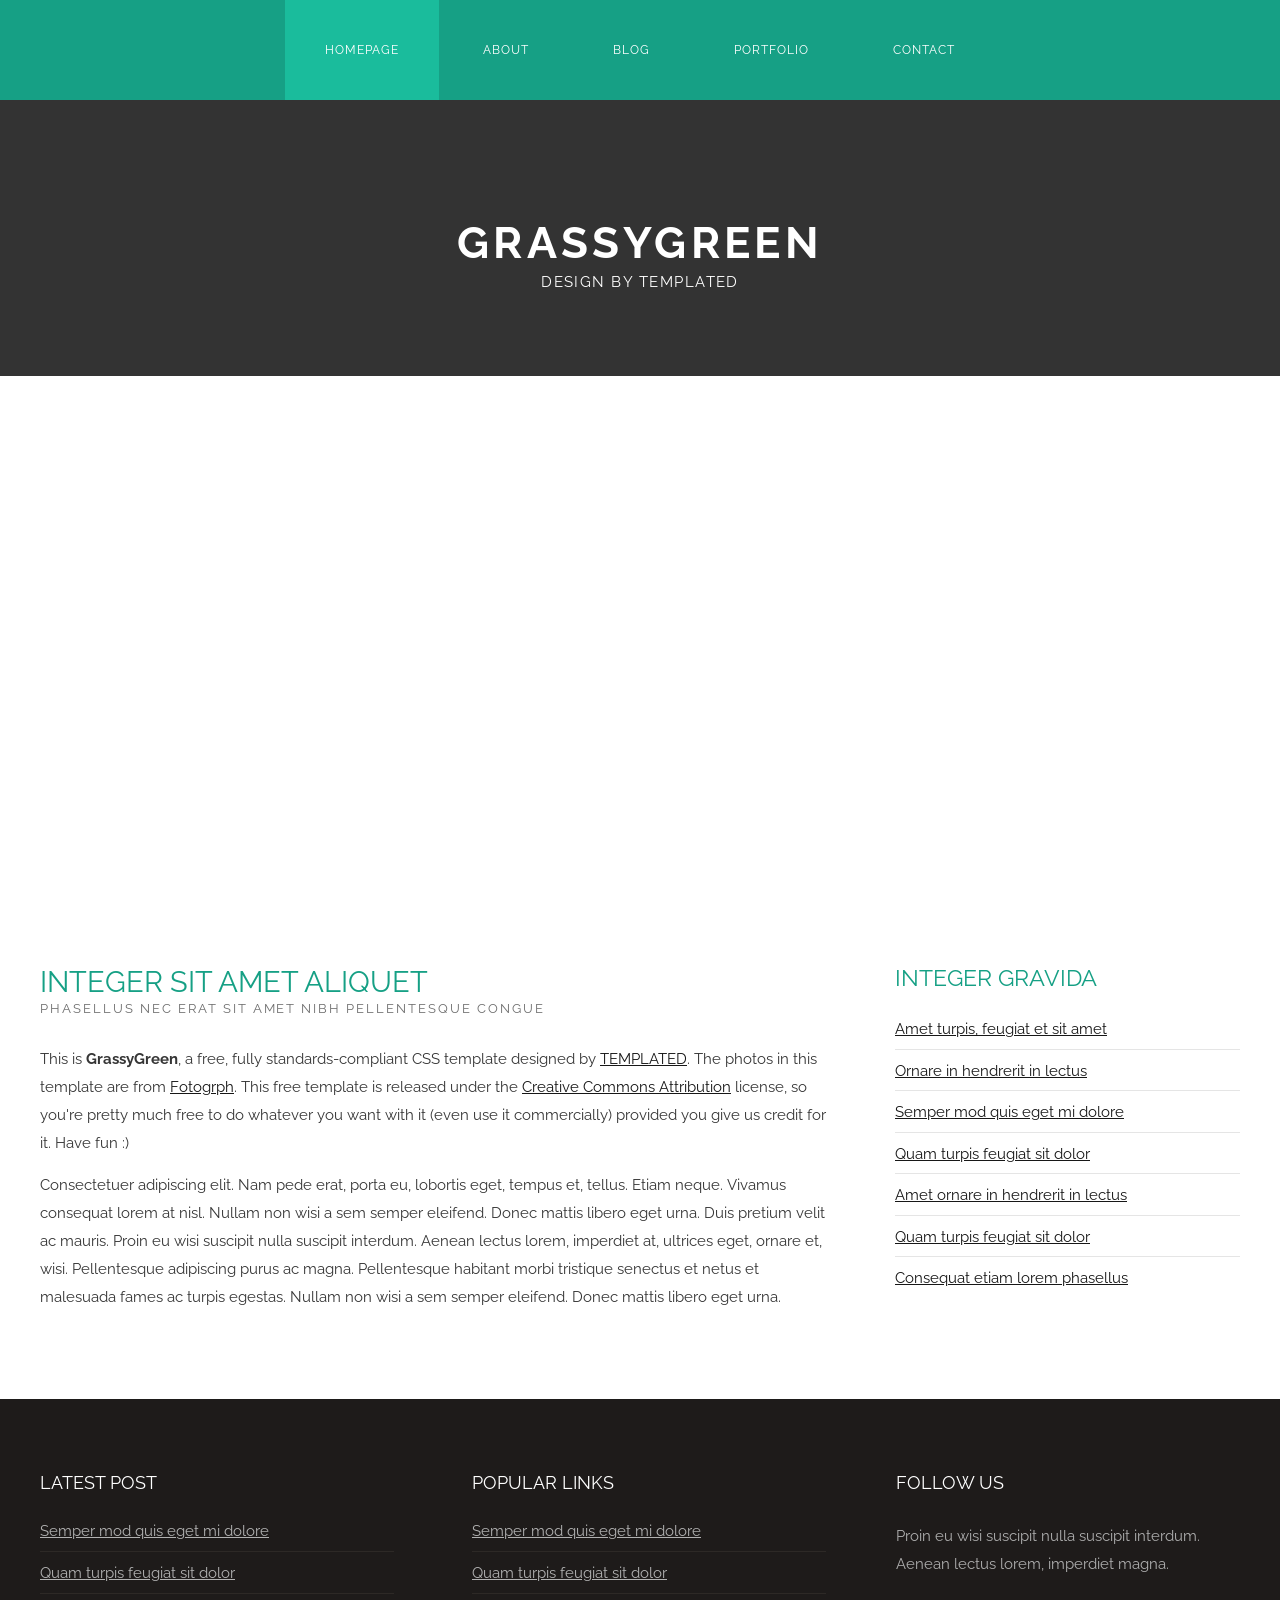
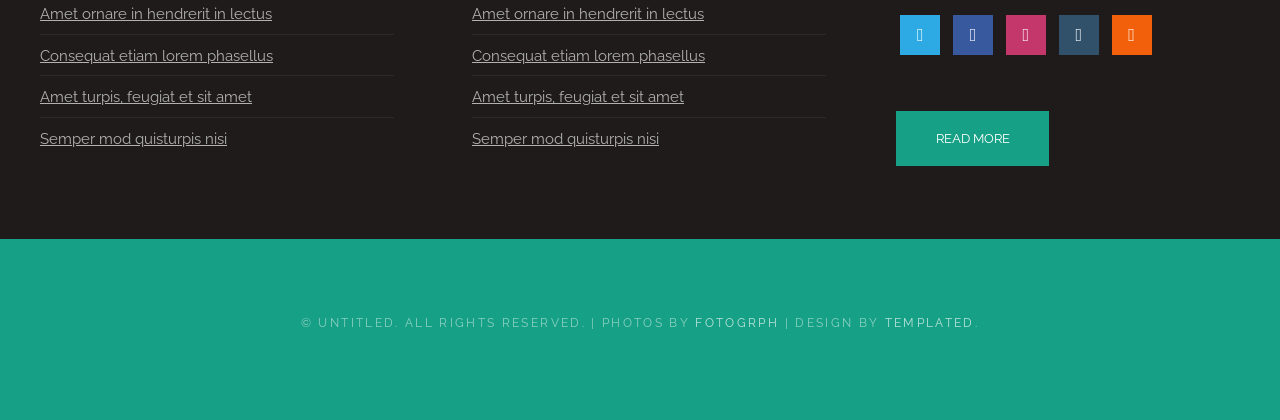
==== index.html @ 7cb9dae1 "Add files via upload" ====
<!DOCTYPE html PUBLIC "-//W3C//DTD XHTML 1.0 Strict//EN" "http://www.w3.org/TR/xhtml1/DTD/xhtml1-strict.dtd">
<!--
Design by TEMPLATED
http://templated.co
Released for free under the Creative Commons Attribution License

Name       : GrassyGreen 
Description: A two-column, fixed-width design with dark color scheme.
Version    : 1.0
Released   : 20140310

-->
<html xmlns="http://www.w3.org/1999/xhtml">
<head>
<meta http-equiv="Content-Type" content="text/html; charset=utf-8" />
<title>GrassyGreen</title>
<meta name="keywords" content="" />
<meta name="description" content="" />
<link href="//fonts.googleapis.com/css?family=Raleway:400,200,500,600,700,800,300" rel="stylesheet" />
<link href="default.css" rel="stylesheet" type="text/css" media="all" />
<link href="fonts.css" rel="stylesheet" type="text/css" media="all" />
<!--[if IE 6]>
<link href="default_ie6.css" rel="stylesheet" type="text/css" />
<![endif]-->
</head>
<body>
<div id="wrapper">
	<div id="menu-wrapper">
		<div id="menu" class="container">
			<ul>
				<li class="current_page_item"><a href="#">Homepage</a></li>
				<li><a href="#">About</a></li>
				<li><a href="#">Blog</a></li>
				<li><a href="#">Portfolio</a></li>
				<li><a href="#">Contact</a></li>
			</ul>
		</div>
		<!-- end #menu --> 
	<div id="header-wrapper">
		<div id="header" class="container">
			<div id="logo">
				<h1><a href="#">GrassyGreen</a></h1>
				<p>Design by <a href="http://templated.co" rel="nofollow">TEMPLATED</a></p>
			</div>
		</div>
	</div>
	</div>
	<div id="banner"></div>
	<div id="page" class="container">
		<div id="content">
			<div class="title">
				<h2>Integer sit amet aliquet</h2>
				<span class="byline">Phasellus nec erat sit amet nibh pellentesque congue</span> </div>
			<p>This is <strong>GrassyGreen</strong>, a free, fully standards-compliant CSS template designed by <a href="http://templated.co" rel="nofollow">TEMPLATED</a>. The photos in this template are from <a href="http://fotogrph.com/"> Fotogrph</a>. This free template is released under the <a href="http://templated.co/license">Creative Commons Attribution</a> license, so you're pretty much free to do whatever you want with it (even use it commercially) provided you give us credit for it. Have fun :) </p>
			<p>Consectetuer adipiscing elit. Nam pede erat, porta eu, lobortis eget, tempus et, tellus. Etiam neque. Vivamus consequat lorem at nisl. Nullam non wisi a sem semper eleifend. Donec mattis libero eget urna. Duis pretium velit ac mauris. Proin eu wisi suscipit nulla suscipit interdum. Aenean lectus lorem, imperdiet at, ultrices eget, ornare et, wisi. Pellentesque adipiscing purus ac magna. Pellentesque habitant morbi tristique senectus et netus et malesuada fames ac turpis egestas.  Nullam non wisi a sem semper eleifend. Donec mattis libero eget urna. </p>
		</div>
		<div id="sidebar">
			<div class="box2">
				<div class="title">
					<h2>Integer gravida</h2>
				</div>
				<ul class="style2">
					<li><a href="#">Amet turpis, feugiat et sit amet</a></li>
					<li><a href="#">Ornare in hendrerit in lectus</a></li>
					<li><a href="#">Semper mod quis eget mi dolore</a></li>
					<li><a href="#">Quam turpis feugiat sit dolor</a></li>
					<li><a href="#">Amet ornare in hendrerit in lectus</a></li>
					<li><a href="#">Quam turpis feugiat sit dolor</a></li>
					<li><a href="#">Consequat etiam lorem phasellus</a></li>
				</ul>
			</div>
		</div>
	</div>
</div>
	

<div id="footer-wrapper">
	<div id="footer" class="container">
		<div id="box1">
			<div class="title">
				<h2>Latest Post</h2>
			</div>
			<ul class="style1">
				<li><a href="#">Semper mod quis eget mi dolore</a></li>
				<li><a href="#">Quam turpis feugiat sit dolor</a></li>
				<li><a href="#">Amet ornare in hendrerit in lectus</a></li>
				<li><a href="#">Consequat etiam lorem phasellus</a></li>
				<li><a href="#">Amet turpis, feugiat et sit amet</a></li>
				<li><a href="#">Semper mod quisturpis nisi</a></li>
			</ul>
		</div>
		<div id="box2">
			<div class="title">
				<h2>Popular Links</h2>
			</div>
			<ul class="style1">
				<li><a href="#">Semper mod quis eget mi dolore</a></li>
				<li><a href="#">Quam turpis feugiat sit dolor</a></li>
				<li><a href="#">Amet ornare in hendrerit in lectus</a></li>
				<li><a href="#">Consequat etiam lorem phasellus</a></li>
				<li><a href="#">Amet turpis, feugiat et sit amet</a></li>
				<li><a href="#">Semper mod quisturpis nisi</a></li>
			</ul>
		</div>
		<div id="box3">
			<div class="title">
				<h2>Follow Us</h2>
			</div>
			<p>Proin eu wisi suscipit nulla suscipit interdum. Aenean lectus lorem, imperdiet magna.</p>
			<ul class="contact">
				<li><a href="#" class="icon icon-twitter"><span>Twitter</span></a></li>
				<li><a href="#" class="icon icon-facebook"><span>Facebook</span></a></li>
				<li><a href="#" class="icon icon-dribbble"><span>Dribbble</span></a></li>
				<li><a href="#" class="icon icon-tumblr"><span>Tumblr</span></a></li>
				<li><a href="#" class="icon icon-rss"><span>Pinterest</span></a></li>
			</ul>
				<a href="#" class="button">Read More</a> </div>
		</div>
	</div>
</div>
<div id="copyright" class="container">
	<p>&copy; Untitled. All rights reserved. | Photos by <a href="http://fotogrph.com/">Fotogrph</a> | Design by <a href="http://templated.co" rel="nofollow">TEMPLATED</a>.</p>
</div>
</body>
</html>
---- default.css ----
html, body {
	height: 100%;
}

body {
	margin: 0px;
	padding: 0px;
	background: #16a085;
	font-family: 'Raleway', sans-serif;
	font-size: 11pt;
	font-weight: 400;
	color: #363636;
}


h1, h2, h3 {
	margin: 0;
	padding: 0;
}

p, ol, ul {
	margin-top: 0px;
}

p {
	line-height: 190%;
}

strong {
}

a {
	color: #171717;
}

a:hover {
	text-decoration: none;
}

a img {
	border: none;
}

	.image
	{
		display: inline-block;
	}
	
		.image img
		{
			display: block;
			width: 100%;
		}

	.image-full
	{
		display: block;
		width: 100%;
		margin: 0 0 2em 0;
	}
	
	.image-left
	{
		float: left;
		margin: 0 2em 2em 0;
	}
	
	.image-centered
	{
		display: block;
		margin: 0 0 2em 0;
	}

		.image-centered img
		{
			margin: 0 auto;
			width: auto;
		}

hr {
	display: none;
}


/*********************************************************************************/
/* List Styles                                                                   */
/*********************************************************************************/

	ul.style1
	{
		margin: 0;
		padding: 0;
		list-style: none;
	}
	
	ul.style1 li
	{
		border-top: solid 1px #E5E5E5;
		padding: 0.80em 0;
	}
	
	ul.style1 li:first-child
	{
		border-top: 0;
		padding-top: 0;
	}

	ul.style2
	{
		margin: 0;
		padding: 0;
		list-style: none;
	}
	
	ul.style2 li
	{
		border-top: solid 1px #E5E5E5;
		padding: 0.80em 0;
	}
	
	ul.style2 li:first-child
	{
		border-top: 0;
		padding-top: 0;
	}

/*********************************************************************************/
/* Social Icon Styles                                                            */
/*********************************************************************************/

	ul.contact
	{
		margin: 0;
		padding: 1.5em 0em 2.5em 0em;
		list-style: none;
	}
	
	ul.contact li
	{
		display: inline-block;
		padding: 0em 0.30em;
		font-size: 1em;
	}
	
	ul.contact li span
	{
		display: none;
		margin: 0;
		padding: 0;
	}
	
	ul.contact li a
	{
		color: #FFF;
	}
	
	ul.contact li a:before
	{
		display: inline-block;
		background: #3f3f3f;
		width: 40px;
		height: 40px;
		line-height: 40px;
		text-align: center;
		color: #FFFFFF;
	}
	
	ul.contact li a.icon-twitter:before { background: #2DAAE4; }
	ul.contact li a.icon-facebook:before { background: #39599F; }
	ul.contact li a.icon-dribbble:before { background: #C4376B;	}
	ul.contact li a.icon-tumblr:before { background: #31516A; }
	ul.contact li a.icon-rss:before { background: #F2600B; }


/*********************************************************************************/
/* Heading Titles                                                                */
/*********************************************************************************/

	.title
	{
		margin-bottom: 2em;
		text-transform: uppercase;
	}

	.title h2
	{
		font-weight: 400;
		font-size: 2em;
		color: #16a085;
	}
	
	.title .byline
	{
		letter-spacing: 0.15em;
		text-transform: uppercase;
		font-weight: 400;
		font-size: 0.90em;
		color: #6F6F6F;
	}

/** WRAPPER */

#wrapper {
	background: #FFFFFF url(images/bg01.png) repeat;
}

#footer-wrapper
{
	background: #0F0F0F;
}

.container {
	width: 1200px;
	margin: 0px auto;
}

.clearfix {
	clear: both;
}


/*********************************************************************************/
/* Wrappers                                                                      */
/*********************************************************************************/

#header-wrapper
{
	overflow: hidden;
	background: url(images/bg01.png) repeat;
	background-size: 100%;
	padding: 6em 0em 2em 0em;
	background: #333333;
}


/*********************************************************************************/
/* Header                                                                        */
/*********************************************************************************/

	#header 
	{
		position: relative;
		overflow: hidden;
		text-align: center;
	}

/*********************************************************************************/
/* Logo                                                                          */
/*********************************************************************************/

	#logo 
	{
		width: 500px;
		height: 100px;
		margin: 0 auto;
		padding: 2em 0em;
		text-transform: uppercase;
	}
	
	#logo h1
	{
		letter-spacing: 0.10em;
		font-size: 3em;
	}
	
	#logo p 
	{
		letter-spacing: 0.10em;
		color: #FFF;
	}
	
	#logo a 
	{
		text-decoration: none;
		color: #FFF;
	}

/*********************************************************************************/
/* Banner                                                                        */
/*********************************************************************************/

	#banner 
	{
		overflow: hidden;
		height: 500px;
		background: url(images/pic01.jpg) no-repeat center;
		background-size: cover;
	}
	
	#banner .image
	{
	}
	

/** MENU */

#menu-wrapper
{
	background: #16a085;
}

#menu {
	overflow: hidden;
	height: 100px;
}

#menu ul {
	margin: 0;
	padding: 0px 0px 0px 0px;
	list-style: none;
	line-height: normal;
	text-align: center;
}

#menu li {
	display: inline-block;
}

#menu a {
	display: block;
	letter-spacing: 1px;
	padding: 0px 40px;
	text-decoration: none;
	text-align: center;
	text-transform: uppercase;
	font-size: 0.80em;
	line-height: 100px;
	border: none;
	color: #FFF;
}

#menu a:hover, #menu .current_page_item a {
	text-decoration: none;
}

#menu .current_page_item a {
	background: #1abc9c;
}

/** PAGE */

#page
{
	position: relative;
	overflow: hidden;
	padding: 6em 0em 5em 0em;
}

/** CONTENT */

#content
{
	float: left;
	width: 790px;
}

/*********************************************************************************/
/* Sidebar                                                                       */
/*********************************************************************************/

	#sidebar
	{
		float: right;
		width: 345px;
	}
	
	#sidebar .title h2
	{
		font-size: 1.6em;
	}
	
	#sidebar .box1
	{
		margin-bottom: 3em;
	}


/*********************************************************************************/
/* Copyright                                                                     */
/*********************************************************************************/

	#copyright
	{
		overflow: hidden;
		padding: 5em 0em;
		text-align: center;
	}
	
	#copyright p
	{
		letter-spacing: 0.20em;
		text-align: center;
		text-transform: uppercase;
		font-size: 0.80em;
		color: rgba(255,255,255,.5);
	}
	
	#copyright a
	{
		text-decoration: none;
		color: rgba(255,255,255,.7);
	}

/*********************************************************************************/
/* Welcome                                                                       */
/*********************************************************************************/

	#welcome
	{
		overflow: hidden;
		padding: 5em 0em;
		border-bottom: 1px solid #E5E5E5;
		text-align: center;
	}
	
	#welcome h2
	{
		letter-spacing: 0.20em;
		text-transform: uppercase;
		font-size: 2.6em;
	}
	
	#welcome p
	{
		font-size: 1.3em;
	}

	#welcome .byline
	{
		display: block;
		padding: 0em 0em 1.5em 0em;
		letter-spacing: 0.15em;
		text-transform: uppercase;
		font-weight: 400;
		font-size: 1.2em;
		color: #6F6F6F;
	}

/*********************************************************************************/
/* Portfolio                                                                     */
/*********************************************************************************/

	#portfolio-wrapper
	{
		background: rgba(0,0,0,.04);
		padding: 6em 0em;
		color: rgba(255,255,255,.7);
	}
	
	#portfolio
	{
		overflow: hidden;
	}
	
	#portfolio .title h2
	{
		font-size: 1.2em;
		color: #FFF;
	}

	#portfolio .byline
	{
		font-size: 1em;
		color: #EEA7C1;
	}
	
	#column1,
	#column2,
	#column3,
	#column4
	{
		width: 282px;
	}
	
	#column1,
	#column2
	{
		float: left;
		margin-right: 24px;
	}
	
	#column3
	{
		float: left;
	}
	
	#column4
	{
		float: right;
	}
	
/*********************************************************************************/
/* Button Style                                                                  */
/*********************************************************************************/

	.button
	{
		display: inline-block;
		margin-top: 1.5em;
		padding: 1.50em 3em 1.50em 3em;
		background: #16a085;
		text-decoration: none;
		text-transform: uppercase;
		font-weight: 400;
		font-size: 0.90em;
		color: #FFF;
	}
	
		.button:before
		{
			display: inline-block;
			width: 40px;
			height: 40px;
			line-height: 40px;
			border-radius: 20px;
			text-align: center;
			color: #FFF;
		}

/*********************************************************************************/
/* Footer                                                                        */
/*********************************************************************************/
	
	#footer-wrapper
	{
		overflow: hidden;
		padding: 5em 0em;
		background: #1E1B1A;
	}

	#footer
	{
		color: #ADADAD;
	}
	
	#footer .title h2
	{
		font-weight: 400;
		font-size: 1.2em;
		color: #FFF;
	}

	#footer .title
	{
		border-color: #2D2926 !important;
	}
	
	#footer .style1 li
	{
		border-color: #2D2926 !important;
	}
	
	#footer .style1 a
	{
		font-size:1em;
		color: #B1B1B1;
	}
	
	#box1
	{
		float: left;
		width: 354px;
		margin-right: 24px;
		padding-right: 30px;
	}
	
	#box2
	{
		float: left;
		width: 354px;
		margin-left: 24px;
		padding-right: 30px;
	}
	
	#box3
	{
		float: right;
		width: 344px;
		padding-left: 40px;
	}
---- fonts.css ----
@charset 'UTF-8';

@font-face
{
	font-family: 'FontAwesome';
	src: url('fonts/fontawesome-webfont.eot?v=3.0.1');
	src: url('fonts/fontawesome-webfont.eot?#iefix&v=3.0.1') format('embedded-opentype'),
	     url('fonts/fontawesome-webfont.woff?v=3.0.1') format('woff'),
	     url('fonts/fontawesome-webfont.ttf?v=3.0.1') format('truetype'),
	     url('fonts/fontawesome-webfont.svg#FontAwesome') format('svg');
	font-weight: normal;
	font-style: normal;
}

@font-face
{
	font-family: 'Font-Awesome-Social';
	src: url('fonts/fontawesome-social-webfont.eot');
	src: url('fonts/fontawesome-social-webfont.eot?#iefix') format('embedded-opentype'),
	     url('fonts/fontawesome-social-webfont.woff') format('woff'),
		 url('fonts/fontawesome-social-webfont.ttf') format('truetype'),
		 url('fonts/fontawesome-social-webfont.svg#Font-Awesome-More') format('svg');
	font-weight: normal;
	font-style: normal;
}

/*********************************************************************************/
/* Icons                                                                         */
/*********************************************************************************/

	/*
		Powered by:
		
		Font Awesome (http://fortawesome.github.com/Font-Awesome/)
		Font Awesome More (http://gregoryloucas.github.com/Font-Awesome-More/)
	*/

	.icon
	{
		text-decoration: none;
	}

		.icon:before
		{
			font-size: 1.25em;
			text-decoration: none;
			font-family: FontAwesome;
			font-weight: normal;
			font-style: normal;
			-webkit-text-rendering: optimizeLegibility;
			-moz-text-rendering: optimizeLegibility;
			-ms-text-rendering: optimizeLegibility;
			-o-text-rendering: optimizeLegibility;
			text-rendering: optimizeLegibility;
			-webkit-font-smoothing: antialiased;
			-moz-font-smoothing: antialiased;
			-ms-font-smoothing: antialiased;
			-o-font-smoothing: antialiased;
			font-smoothing: antialiased;
			-webkit-font-feature-settings: "liga" 1, "dlig" 1;
			-moz-font-feature-settings: "liga=1, dlig=1";
			-ms-font-feature-settings: "liga" 1, "dlig" 1;
			-o-font-feature-settings: "liga" 1, "dlig" 1;
			font-feature-settings: "liga" 1, "dlig" 1;
		}

		.icon-glass:before                { content: "\f000"; }
		.icon-music:before                { content: "\f001"; }
		.icon-search:before               { content: "\f002"; }
		.icon-envelope:before             { content: "\f003"; }
		.icon-heart:before                { content: "\f004"; }
		.icon-star:before                 { content: "\f005"; }
		.icon-star-empty:before           { content: "\f006"; }
		.icon-user:before                 { content: "\f007"; }
		.icon-film:before                 { content: "\f008"; }
		.icon-th-large:before             { content: "\f009"; }
		.icon-th:before                   { content: "\f00a"; }
		.icon-th-list:before              { content: "\f00b"; }
		.icon-ok:before                   { content: "\f00c"; }
		.icon-remove:before               { content: "\f00d"; }
		.icon-zoom-in:before              { content: "\f00e"; }

		.icon-zoom-out:before             { content: "\f010"; }
		.icon-off:before                  { content: "\f011"; }
		.icon-signal:before               { content: "\f012"; }
		.icon-cog:before                  { content: "\f013"; }
		.icon-trash:before                { content: "\f014"; }
		.icon-home:before                 { content: "\f015"; }
		.icon-file:before                 { content: "\f016"; }
		.icon-time:before                 { content: "\f017"; }
		.icon-road:before                 { content: "\f018"; }
		.icon-download-alt:before         { content: "\f019"; }
		.icon-download:before             { content: "\f01a"; }
		.icon-upload:before               { content: "\f01b"; }
		.icon-inbox:before                { content: "\f01c"; }
		.icon-play-circle:before          { content: "\f01d"; }
		.icon-repeat:before               { content: "\f01e"; }

		/* \f020 doesn't work in Safari. all shifted one down */
		.icon-refresh:before              { content: "\f021"; }
		.icon-list-alt:before             { content: "\f022"; }
		.icon-lock:before                 { content: "\f023"; }
		.icon-flag:before                 { content: "\f024"; }
		.icon-headphones:before           { content: "\f025"; }
		.icon-volume-off:before           { content: "\f026"; }
		.icon-volume-down:before          { content: "\f027"; }
		.icon-volume-up:before            { content: "\f028"; }
		.icon-qrcode:before               { content: "\f029"; }
		.icon-barcode:before              { content: "\f02a"; }
		.icon-tag:before                  { content: "\f02b"; }
		.icon-tags:before                 { content: "\f02c"; }
		.icon-book:before                 { content: "\f02d"; }
		.icon-bookmark:before             { content: "\f02e"; }
		.icon-print:before                { content: "\f02f"; }

		.icon-camera:before               { content: "\f030"; }
		.icon-font:before                 { content: "\f031"; }
		.icon-bold:before                 { content: "\f032"; }
		.icon-italic:before               { content: "\f033"; }
		.icon-text-height:before          { content: "\f034"; }
		.icon-text-width:before           { content: "\f035"; }
		.icon-align-left:before           { content: "\f036"; }
		.icon-align-center:before         { content: "\f037"; }
		.icon-align-right:before          { content: "\f038"; }
		.icon-align-justify:before        { content: "\f039"; }
		.icon-list:before                 { content: "\f03a"; }
		.icon-indent-left:before          { content: "\f03b"; }
		.icon-indent-right:before         { content: "\f03c"; }
		.icon-facetime-video:before       { content: "\f03d"; }
		.icon-picture:before              { content: "\f03e"; }

		.icon-pencil:before               { content: "\f040"; }
		.icon-map-marker:before           { content: "\f041"; }
		.icon-adjust:before               { content: "\f042"; }
		.icon-tint:before                 { content: "\f043"; }
		.icon-edit:before                 { content: "\f044"; }
		.icon-share:before                { content: "\f045"; }
		.icon-check:before                { content: "\f046"; }
		.icon-move:before                 { content: "\f047"; }
		.icon-step-backward:before        { content: "\f048"; }
		.icon-fast-backward:before        { content: "\f049"; }
		.icon-backward:before             { content: "\f04a"; }
		.icon-play:before                 { content: "\f04b"; }
		.icon-pause:before                { content: "\f04c"; }
		.icon-stop:before                 { content: "\f04d"; }
		.icon-forward:before              { content: "\f04e"; }

		.icon-fast-forward:before         { content: "\f050"; }
		.icon-step-forward:before         { content: "\f051"; }
		.icon-eject:before                { content: "\f052"; }
		.icon-chevron-left:before         { content: "\f053"; }
		.icon-chevron-right:before        { content: "\f054"; }
		.icon-plus-sign:before            { content: "\f055"; }
		.icon-minus-sign:before           { content: "\f056"; }
		.icon-remove-sign:before          { content: "\f057"; }
		.icon-ok-sign:before              { content: "\f058"; }
		.icon-question-sign:before        { content: "\f059"; }
		.icon-info-sign:before            { content: "\f05a"; }
		.icon-screenshot:before           { content: "\f05b"; }
		.icon-remove-circle:before        { content: "\f05c"; }
		.icon-ok-circle:before            { content: "\f05d"; }
		.icon-ban-circle:before           { content: "\f05e"; }

		.icon-arrow-left:before           { content: "\f060"; }
		.icon-arrow-right:before          { content: "\f061"; }
		.icon-arrow-up:before             { content: "\f062"; }
		.icon-arrow-down:before           { content: "\f063"; }
		.icon-share-alt:before            { content: "\f064"; }
		.icon-resize-full:before          { content: "\f065"; }
		.icon-resize-small:before         { content: "\f066"; }
		.icon-plus:before                 { content: "\f067"; }
		.icon-minus:before                { content: "\f068"; }
		.icon-asterisk:before             { content: "\f069"; }
		.icon-exclamation-sign:before     { content: "\f06a"; }
		.icon-gift:before                 { content: "\f06b"; }
		.icon-leaf:before                 { content: "\f06c"; }
		.icon-fire:before                 { content: "\f06d"; }
		.icon-eye-open:before             { content: "\f06e"; }

		.icon-eye-close:before            { content: "\f070"; }
		.icon-warning-sign:before         { content: "\f071"; }
		.icon-plane:before                { content: "\f072"; }
		.icon-calendar:before             { content: "\f073"; }
		.icon-random:before               { content: "\f074"; }
		.icon-comment:before              { content: "\f075"; }
		.icon-magnet:before               { content: "\f076"; }
		.icon-chevron-up:before           { content: "\f077"; }
		.icon-chevron-down:before         { content: "\f078"; }
		.icon-retweet:before              { content: "\f079"; }
		.icon-shopping-cart:before        { content: "\f07a"; }
		.icon-folder-close:before         { content: "\f07b"; }
		.icon-folder-open:before          { content: "\f07c"; }
		.icon-resize-vertical:before      { content: "\f07d"; }
		.icon-resize-horizontal:before    { content: "\f07e"; }

		.icon-bar-chart:before            { content: "\f080"; }
		.icon-twitter-sign:before         { content: "\f081"; }
		.icon-facebook-sign:before        { content: "\f082"; }
		.icon-camera-retro:before         { content: "\f083"; }
		.icon-key:before                  { content: "\f084"; }
		.icon-cogs:before                 { content: "\f085"; }
		.icon-comments:before             { content: "\f086"; }
		.icon-thumbs-up:before            { content: "\f087"; }
		.icon-thumbs-down:before          { content: "\f088"; }
		.icon-star-half:before            { content: "\f089"; }
		.icon-heart-empty:before          { content: "\f08a"; }
		.icon-signout:before              { content: "\f08b"; }
		.icon-linkedin-sign:before        { content: "\f08c"; }
		.icon-pushpin:before              { content: "\f08d"; }
		.icon-external-link:before        { content: "\f08e"; }

		.icon-signin:before               { content: "\f090"; }
		.icon-trophy:before               { content: "\f091"; }
		.icon-github-sign:before          { content: "\f092"; }
		.icon-upload-alt:before           { content: "\f093"; }
		.icon-lemon:before                { content: "\f094"; }
		.icon-phone:before                { content: "\f095"; }
		.icon-check-empty:before          { content: "\f096"; }
		.icon-bookmark-empty:before       { content: "\f097"; }
		.icon-phone-sign:before           { content: "\f098"; }
		.icon-twitter:before              { content: "\f099"; }
		.icon-facebook:before             { content: "\f09a"; }
		.icon-github:before               { content: "\f09b"; }
		.icon-unlock:before               { content: "\f09c"; }
		.icon-credit-card:before          { content: "\f09d"; }
		.icon-rss:before                  { content: "\f09e"; }

		.icon-hdd:before                  { content: "\f0a0"; }
		.icon-bullhorn:before             { content: "\f0a1"; }
		.icon-bell:before                 { content: "\f0a2"; }
		.icon-certificate:before          { content: "\f0a3"; }
		.icon-hand-right:before           { content: "\f0a4"; }
		.icon-hand-left:before            { content: "\f0a5"; }
		.icon-hand-up:before              { content: "\f0a6"; }
		.icon-hand-down:before            { content: "\f0a7"; }
		.icon-circle-arrow-left:before    { content: "\f0a8"; }
		.icon-circle-arrow-right:before   { content: "\f0a9"; }
		.icon-circle-arrow-up:before      { content: "\f0aa"; }
		.icon-circle-arrow-down:before    { content: "\f0ab"; }
		.icon-globe:before                { content: "\f0ac"; }
		.icon-wrench:before               { content: "\f0ad"; }
		.icon-tasks:before                { content: "\f0ae"; }

		.icon-filter:before               { content: "\f0b0"; }
		.icon-briefcase:before            { content: "\f0b1"; }
		.icon-fullscreen:before           { content: "\f0b2"; }

		.icon-group:before                { content: "\f0c0"; }
		.icon-link:before                 { content: "\f0c1"; }
		.icon-cloud:before                { content: "\f0c2"; }
		.icon-beaker:before               { content: "\f0c3"; }
		.icon-cut:before                  { content: "\f0c4"; }
		.icon-copy:before                 { content: "\f0c5"; }
		.icon-paper-clip:before           { content: "\f0c6"; }
		.icon-save:before                 { content: "\f0c7"; }
		.icon-sign-blank:before           { content: "\f0c8"; }
		.icon-reorder:before              { content: "\f0c9"; }
		.icon-list-ul:before              { content: "\f0ca"; }
		.icon-list-ol:before              { content: "\f0cb"; }
		.icon-strikethrough:before        { content: "\f0cc"; }
		.icon-underline:before            { content: "\f0cd"; }
		.icon-table:before                { content: "\f0ce"; }

		.icon-magic:before                { content: "\f0d0"; }
		.icon-truck:before                { content: "\f0d1"; }
		.icon-pinterest:before            { content: "\f0d2"; }
		.icon-pinterest-sign:before       { content: "\f0d3"; }
		.icon-google-plus-sign:before     { content: "\f0d4"; }
		.icon-google-plus:before          { content: "\f0d5"; }
		.icon-money:before                { content: "\f0d6"; }
		.icon-caret-down:before           { content: "\f0d7"; }
		.icon-caret-up:before             { content: "\f0d8"; }
		.icon-caret-left:before           { content: "\f0d9"; }
		.icon-caret-right:before          { content: "\f0da"; }
		.icon-columns:before              { content: "\f0db"; }
		.icon-sort:before                 { content: "\f0dc"; }
		.icon-sort-down:before            { content: "\f0dd"; }
		.icon-sort-up:before              { content: "\f0de"; }

		.icon-envelope-alt:before         { content: "\f0e0"; }
		.icon-linkedin:before             { content: "\f0e1"; }
		.icon-undo:before                 { content: "\f0e2"; }
		.icon-legal:before                { content: "\f0e3"; }
		.icon-dashboard:before            { content: "\f0e4"; }
		.icon-comment-alt:before          { content: "\f0e5"; }
		.icon-comments-alt:before         { content: "\f0e6"; }
		.icon-bolt:before                 { content: "\f0e7"; }
		.icon-sitemap:before              { content: "\f0e8"; }
		.icon-umbrella:before             { content: "\f0e9"; }
		.icon-paste:before                { content: "\f0ea"; }
		.icon-lightbulb:before            { content: "\f0eb"; }
		.icon-exchange:before             { content: "\f0ec"; }
		.icon-cloud-download:before       { content: "\f0ed"; }
		.icon-cloud-upload:before         { content: "\f0ee"; }

		.icon-user-md:before              { content: "\f0f0"; }
		.icon-stethoscope:before          { content: "\f0f1"; }
		.icon-suitcase:before             { content: "\f0f2"; }
		.icon-bell-alt:before             { content: "\f0f3"; }
		.icon-coffee:before               { content: "\f0f4"; }
		.icon-food:before                 { content: "\f0f5"; }
		.icon-file-alt:before             { content: "\f0f6"; }
		.icon-building:before             { content: "\f0f7"; }
		.icon-hospital:before             { content: "\f0f8"; }
		.icon-ambulance:before            { content: "\f0f9"; }
		.icon-medkit:before               { content: "\f0fa"; }
		.icon-fighter-jet:before          { content: "\f0fb"; }
		.icon-beer:before                 { content: "\f0fc"; }
		.icon-h-sign:before               { content: "\f0fd"; }
		.icon-plus-sign-alt:before        { content: "\f0fe"; }

		.icon-double-angle-left:before    { content: "\f100"; }
		.icon-double-angle-right:before   { content: "\f101"; }
		.icon-double-angle-up:before      { content: "\f102"; }
		.icon-double-angle-down:before    { content: "\f103"; }
		.icon-angle-left:before           { content: "\f104"; }
		.icon-angle-right:before          { content: "\f105"; }
		.icon-angle-up:before             { content: "\f106"; }
		.icon-angle-down:before           { content: "\f107"; }
		.icon-desktop:before              { content: "\f108"; }
		.icon-laptop:before               { content: "\f109"; }
		.icon-tablet:before               { content: "\f10a"; }
		.icon-mobile-phone:before         { content: "\f10b"; }
		.icon-circle-blank:before         { content: "\f10c"; }
		.icon-quote-left:before           { content: "\f10d"; }
		.icon-quote-right:before          { content: "\f10e"; }

		.icon-spinner:before              { content: "\f110"; }
		.icon-circle:before               { content: "\f111"; }
		.icon-reply:before                { content: "\f112"; }
		.icon-github-alt:before           { content: "\f113"; }
		.icon-folder-close-alt:before     { content: "\f114"; }
		.icon-folder-open-alt:before      { content: "\f115"; }

		.icon-blogger-sign:before,.icon-blogger:before,.icon-delicious:before,.icon-dribbble-sign:before,.icon-dribbble:before,.icon-dropbox:before,.icon-drupal:before,.icon-evernote-sign:before,.icon-evernote:before,.icon-flickr-sign:before,.icon-flickr:before,.icon-forrst-sign:before,.icon-forrst:before,.icon-foursquare-sign:before,.icon-foursquare:before,.icon-git-fork:before,.icon-hacker-news:before,.icon-instagram:before,.icon-lastfm-sign:before,.icon-lastfm:before,.icon-paypal:before,.icon-picasa-sign:before,.icon-picasa:before,.icon-reddit:before,.icon-share-this-sign:before,.icon-share-this:before,.icon-skype:before,.icon-soundcloud:before,.icon-spotify:before,.icon-stack-overflow:before,.icon-tumblr-sign:before,.icon-tumblr:before,.icon-vimeo-sign:before,.icon-vimeo:before,.icon-wordpress-sign:before,.icon-wordpress:before,.icon-yelp-sign:before,.icon-yelp:before,.icon-youtube-sign:before,.icon-youtube:before              {font-family:'Font-Awesome-Social'; }

		.icon-dropbox:before              { content: "\f300"; }
		.icon-drupal:before               { content: "\f301"; }
		.icon-git-fork:before             { content: "\f302"; }
		.icon-instagram:before            { content: "\f303"; }
		.icon-share-this-sign:before      { content: "\f304"; }
		.icon-share-this:before           { content: "\f305"; }
		.icon-foursquare-sign:before      { content: "\f306"; }
		.icon-foursquare:before           { content: "\f307"; }
		.icon-hacker-news:before          { content: "\f308"; }
		.icon-skype:before                { content: "\f309"; }
		.icon-spotify:before              { content: "\f30a"; }
		.icon-soundcloud:before           { content: "\f30b"; }
		.icon-paypal:before               { content: "\f30c"; }
		.icon-youtube-sign:before         { content: "\f30d"; }
		.icon-youtube:before              { content: "\f30e"; }
		.icon-reddit:before               { content: "\f30f"; }
		.icon-blogger-sign:before         { content: "\f310"; }
		.icon-blogger:before              { content: "\f311"; }
		.icon-dribbble-sign:before        { content: "\f312"; }
		.icon-dribbble:before             { content: "\f313"; }
		.icon-evernote-sign:before        { content: "\f314"; }
		.icon-evernote:before             { content: "\f315"; }
		.icon-flickr-sign:before          { content: "\f316"; }
		.icon-flickr:before               { content: "\f317"; }
		.icon-forrst-sign:before          { content: "\f318"; }
		.icon-forrst:before               { content: "\f319"; }
		.icon-delicious:before            { content: "\f31a"; }
		.icon-lastfm-sign:before          { content: "\f31b"; }
		.icon-lastfm:before               { content: "\f31c"; }
		.icon-picasa-sign:before          { content: "\f31d"; }
		.icon-picasa:before               { content: "\f31e"; }
		.icon-stack-overflow:before       { content: "\f320"; }
		.icon-tumblr-sign:before          { content: "\f321"; }
		.icon-tumblr:before               { content: "\f322"; }
		.icon-vimeo-sign:before           { content: "\f323"; }
		.icon-vimeo:before                { content: "\f324"; }
		.icon-wordpress-sign:before       { content: "\f325"; }
		.icon-wordpress:before            { content: "\f326"; }
		.icon-yelp-sign:before            { content: "\f327"; }
		.icon-yelp:before                 { content: "\f328"; }
		.icon-cloud-upload:before		  { content: "\f0ee"; }
		.icon-cloud-download:before		  { content: "\f0ed"; }
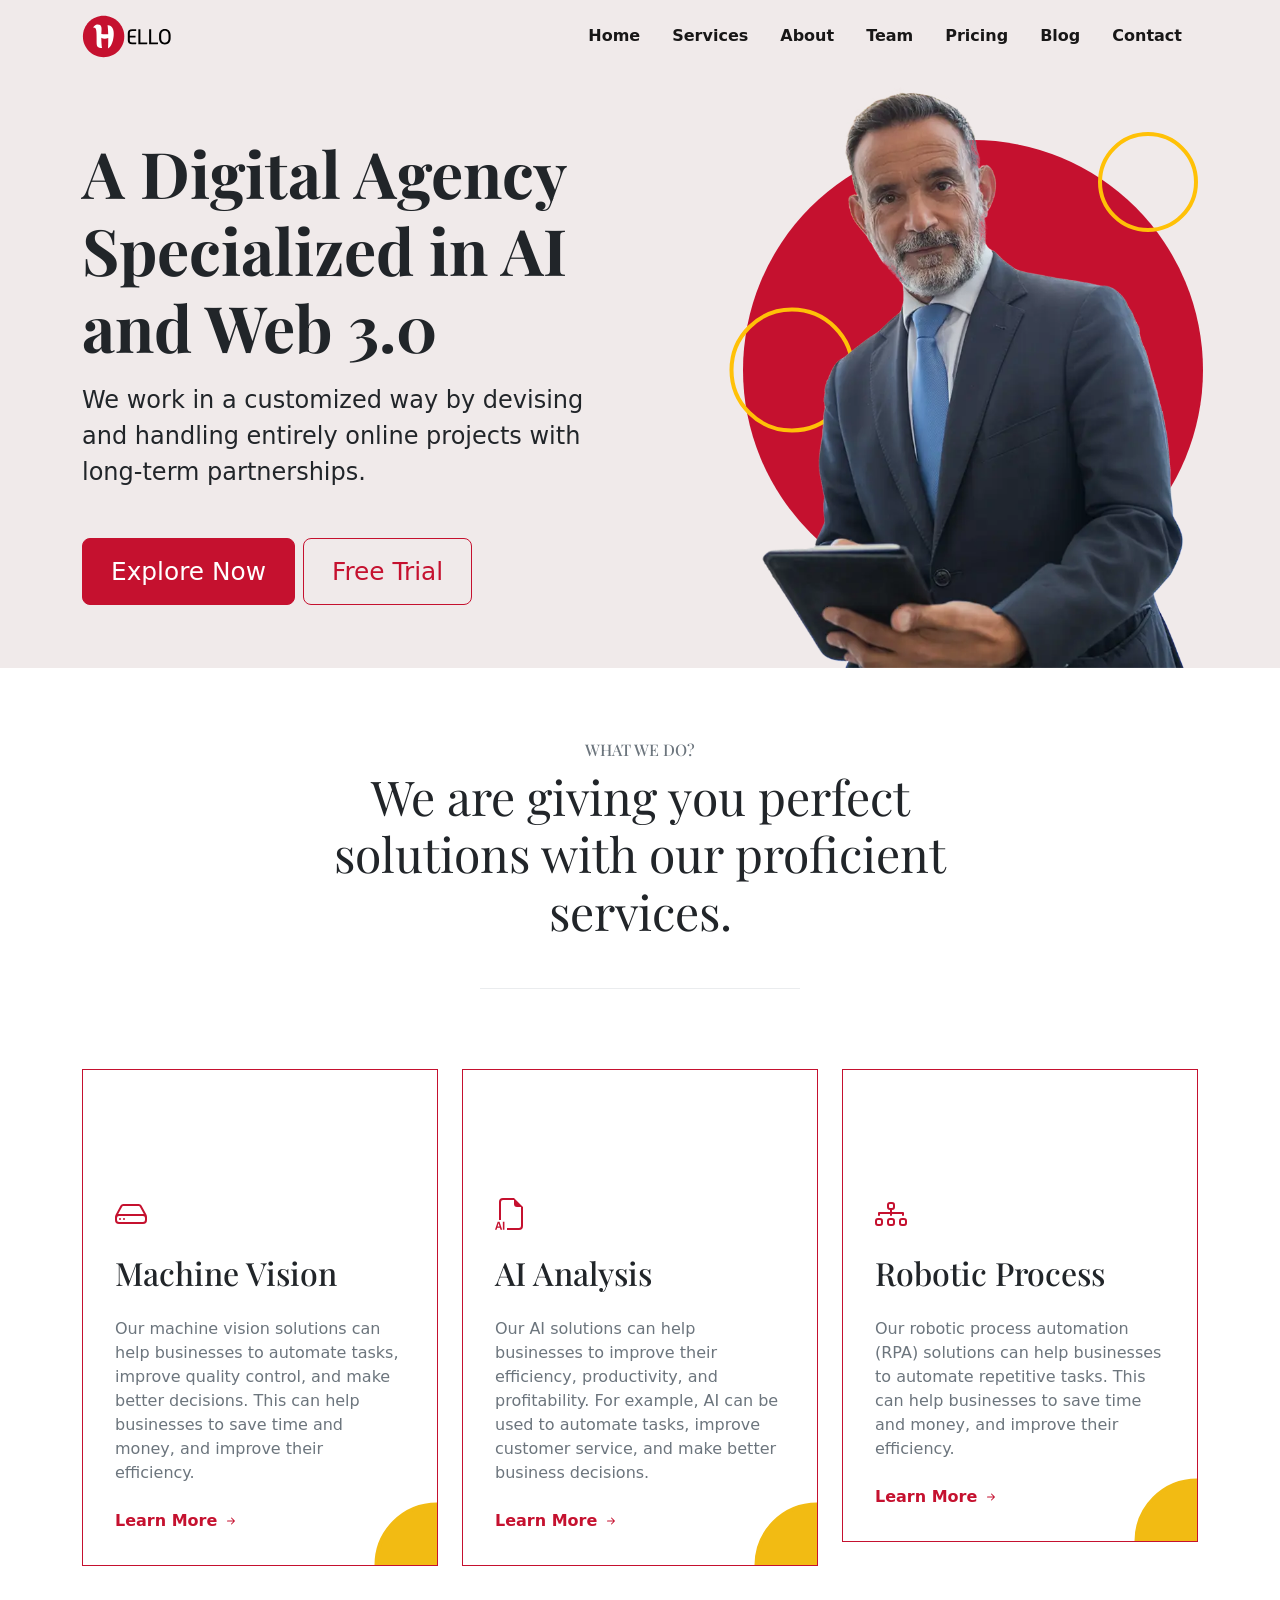
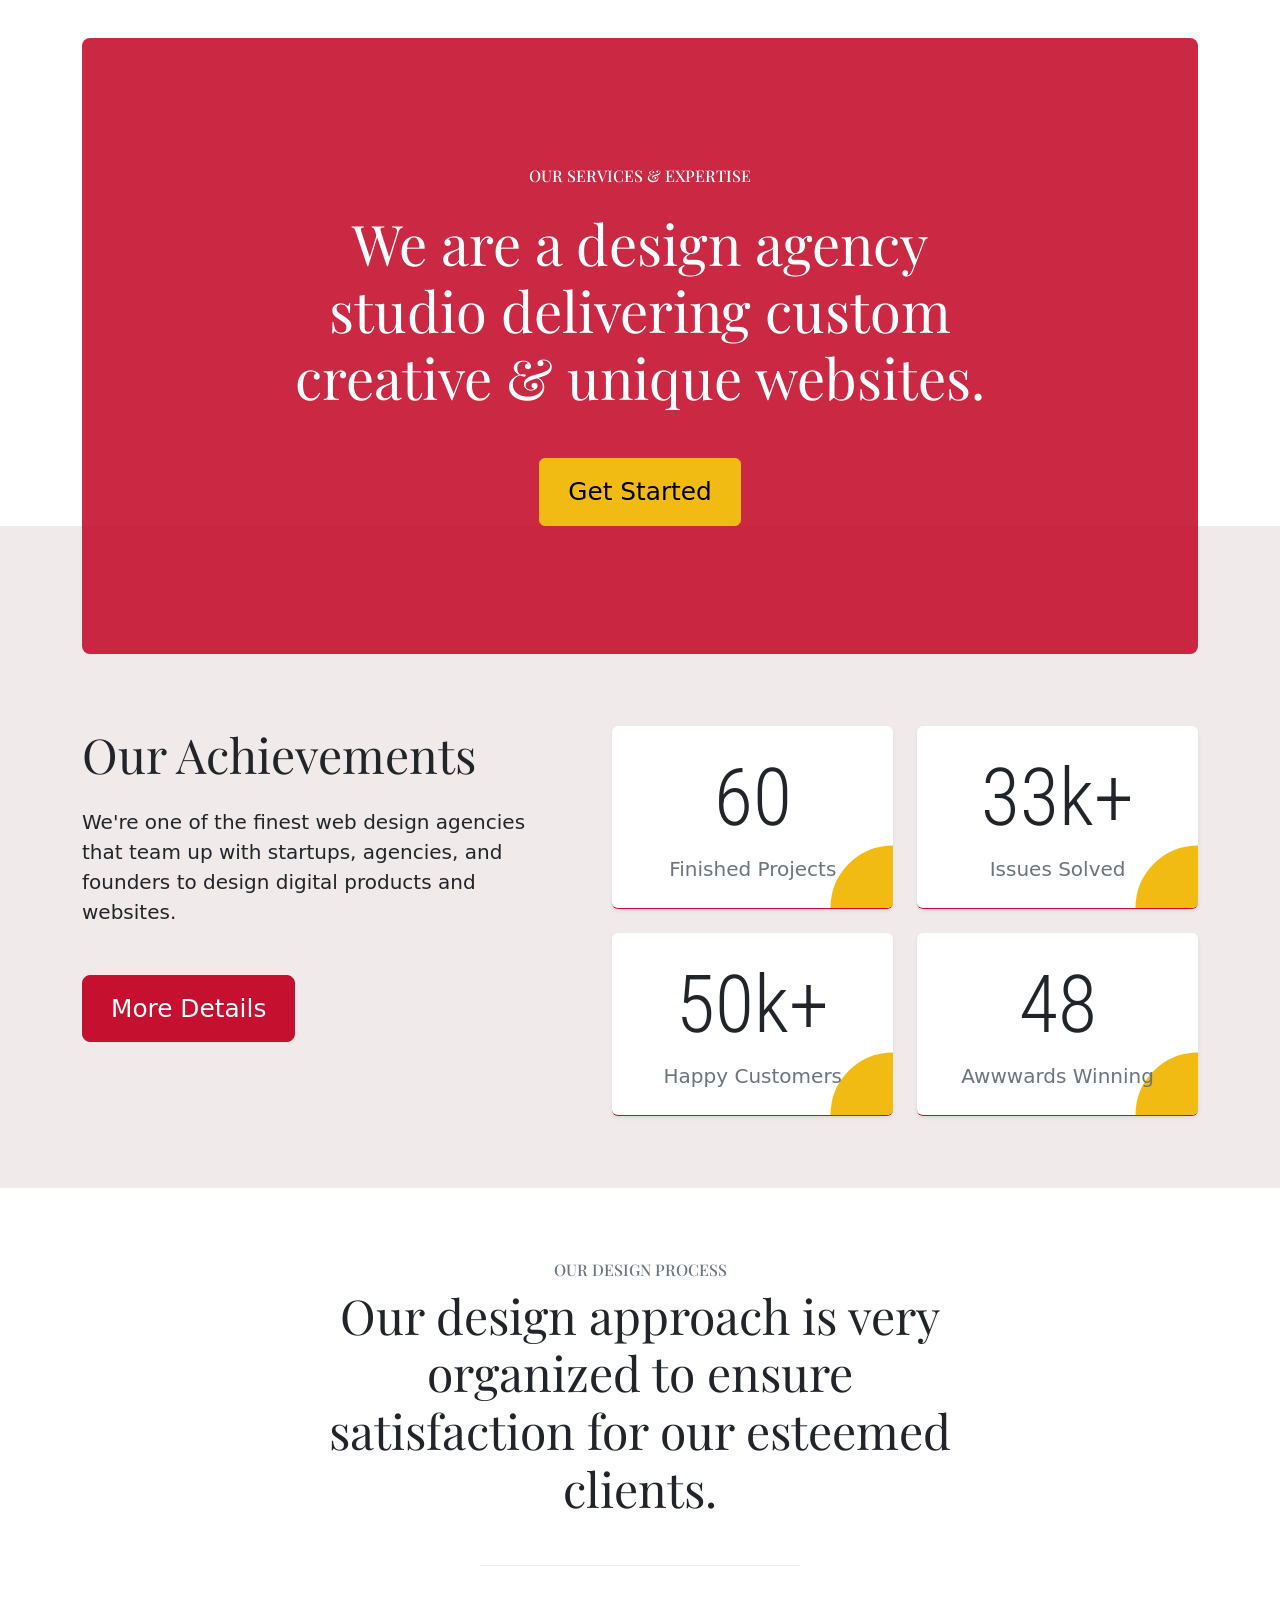
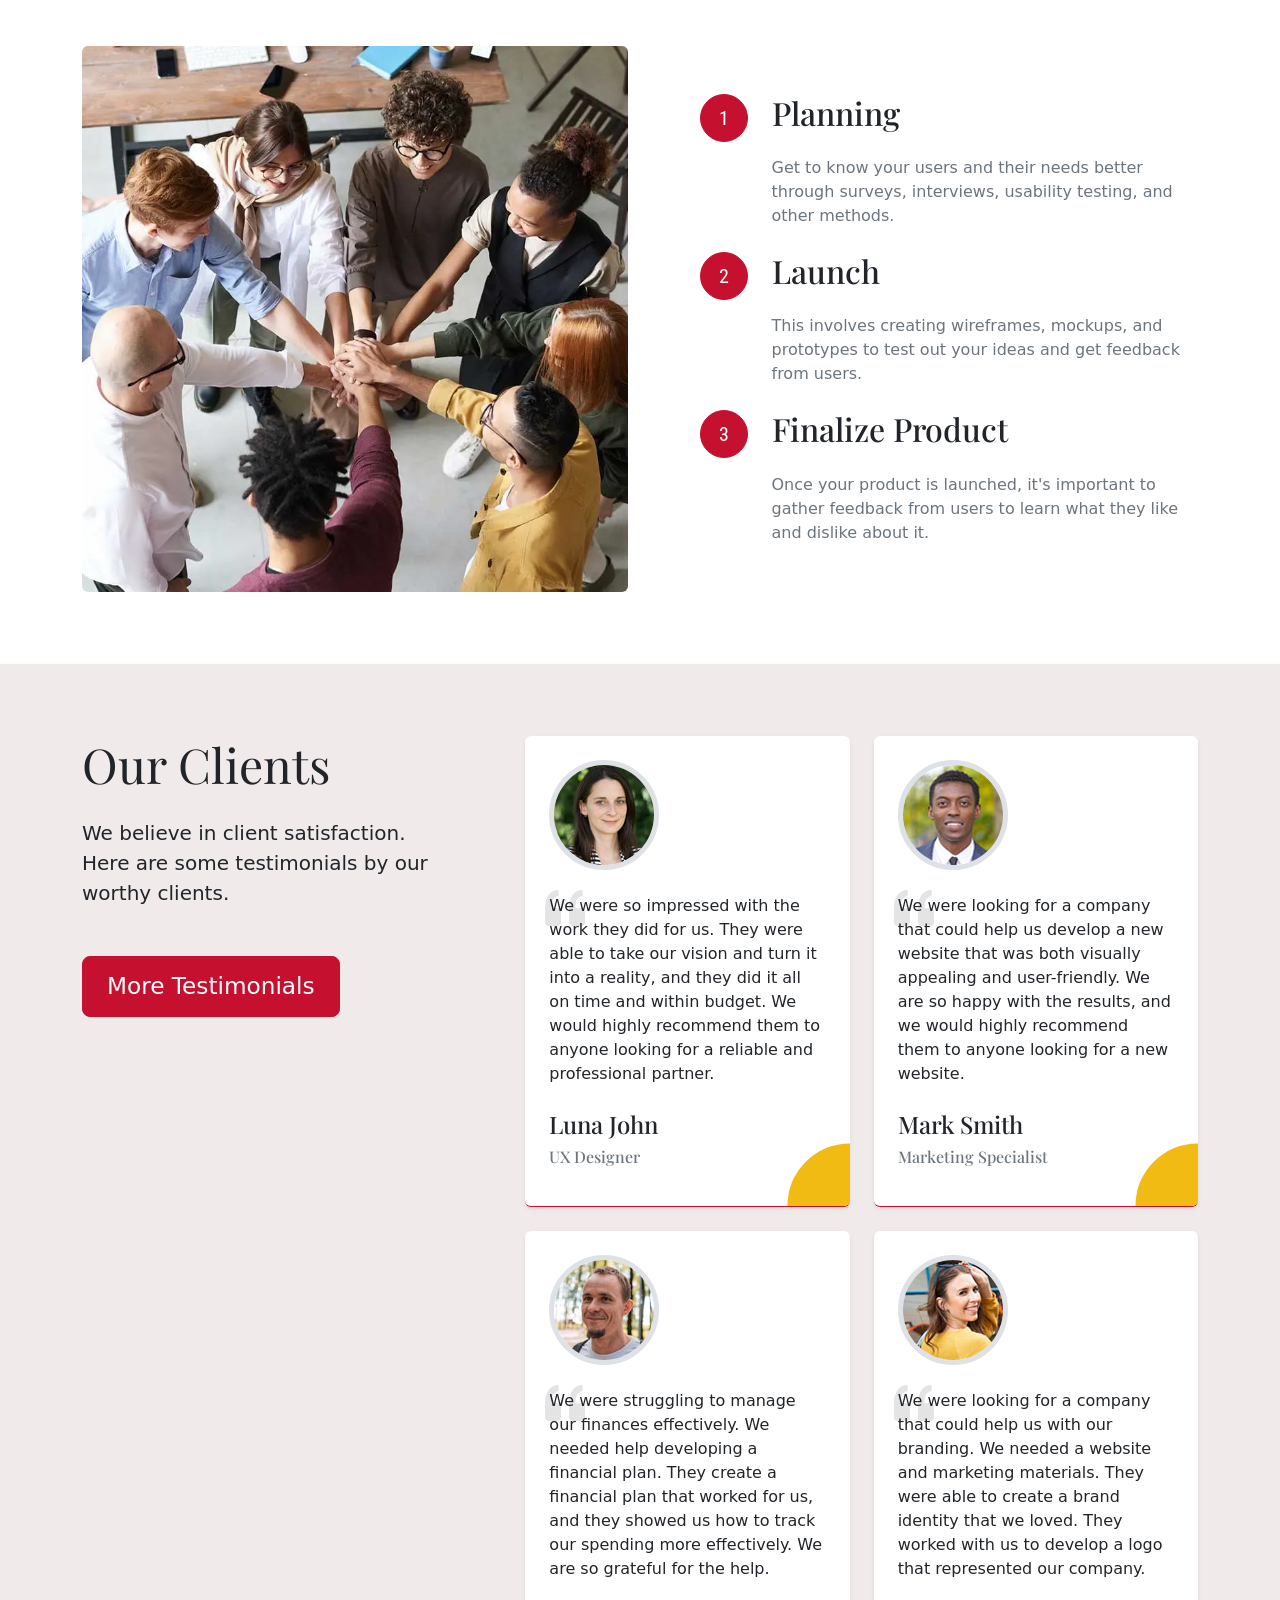
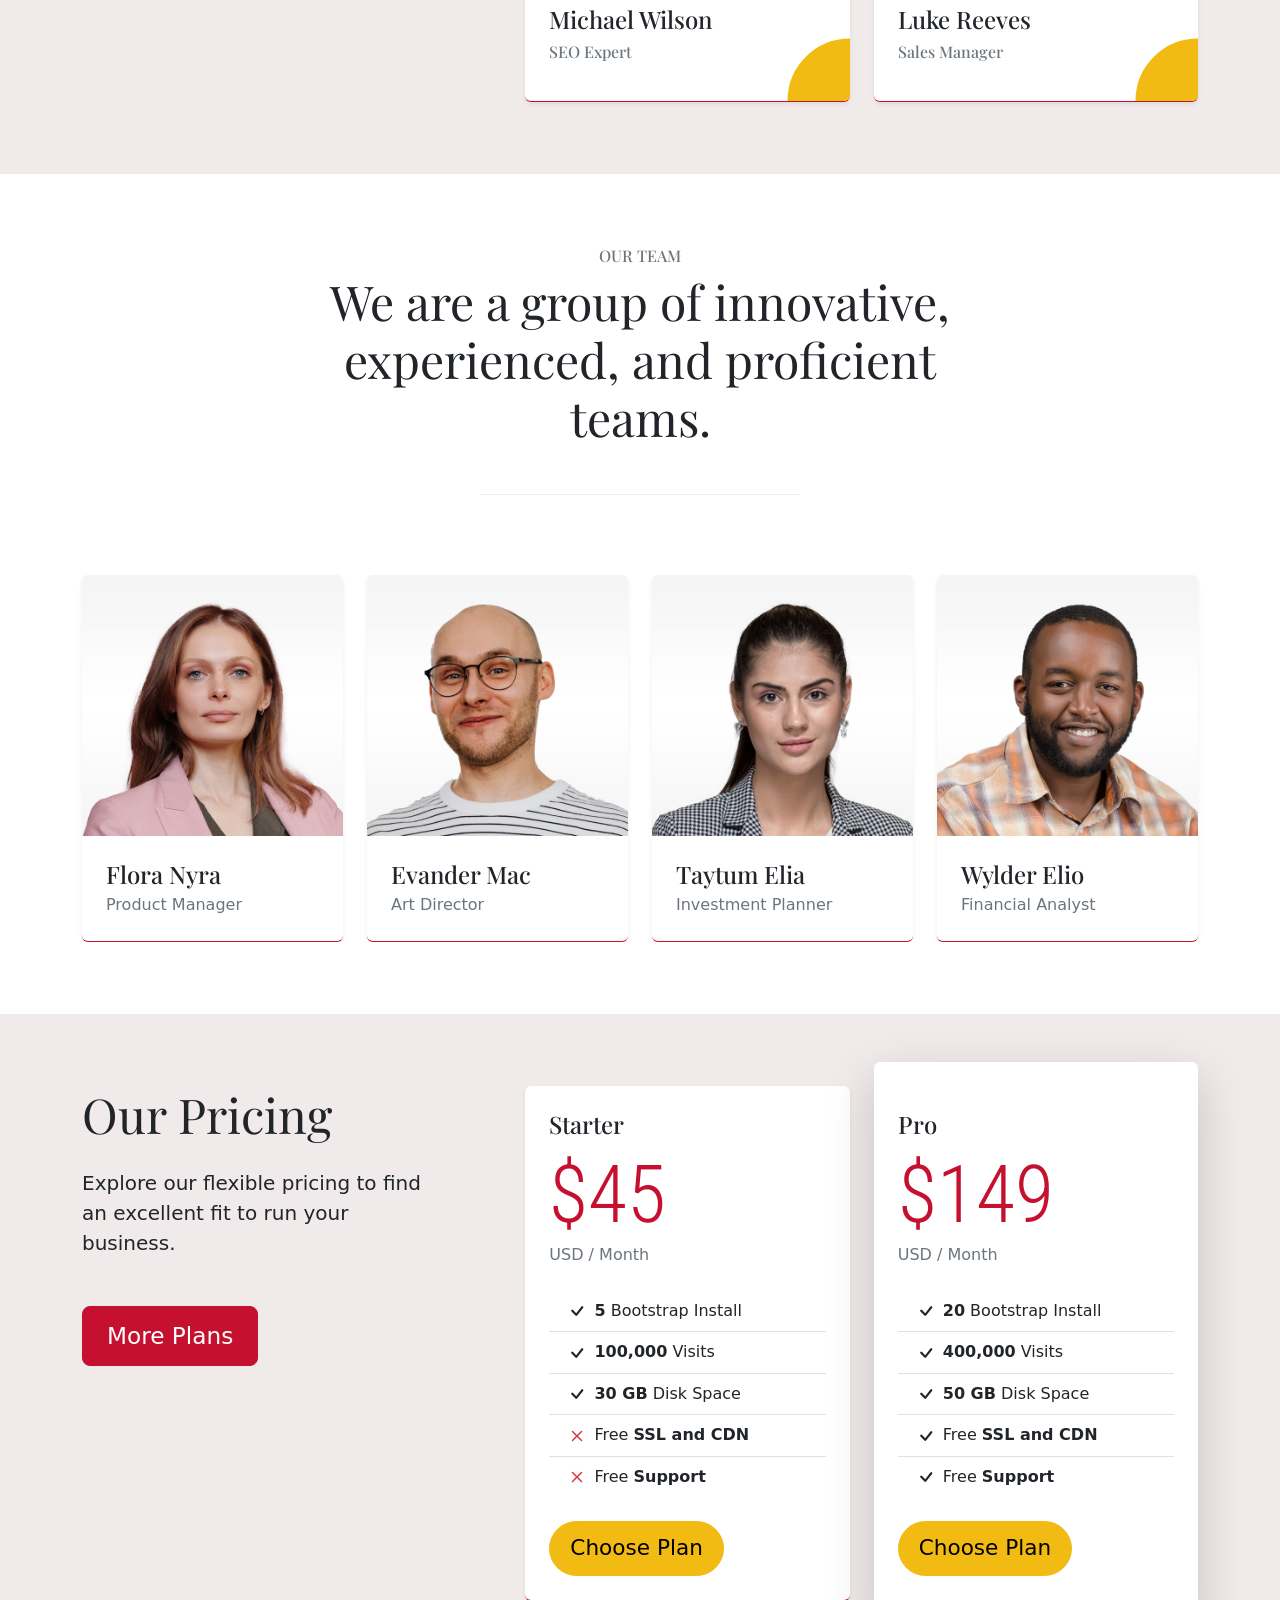
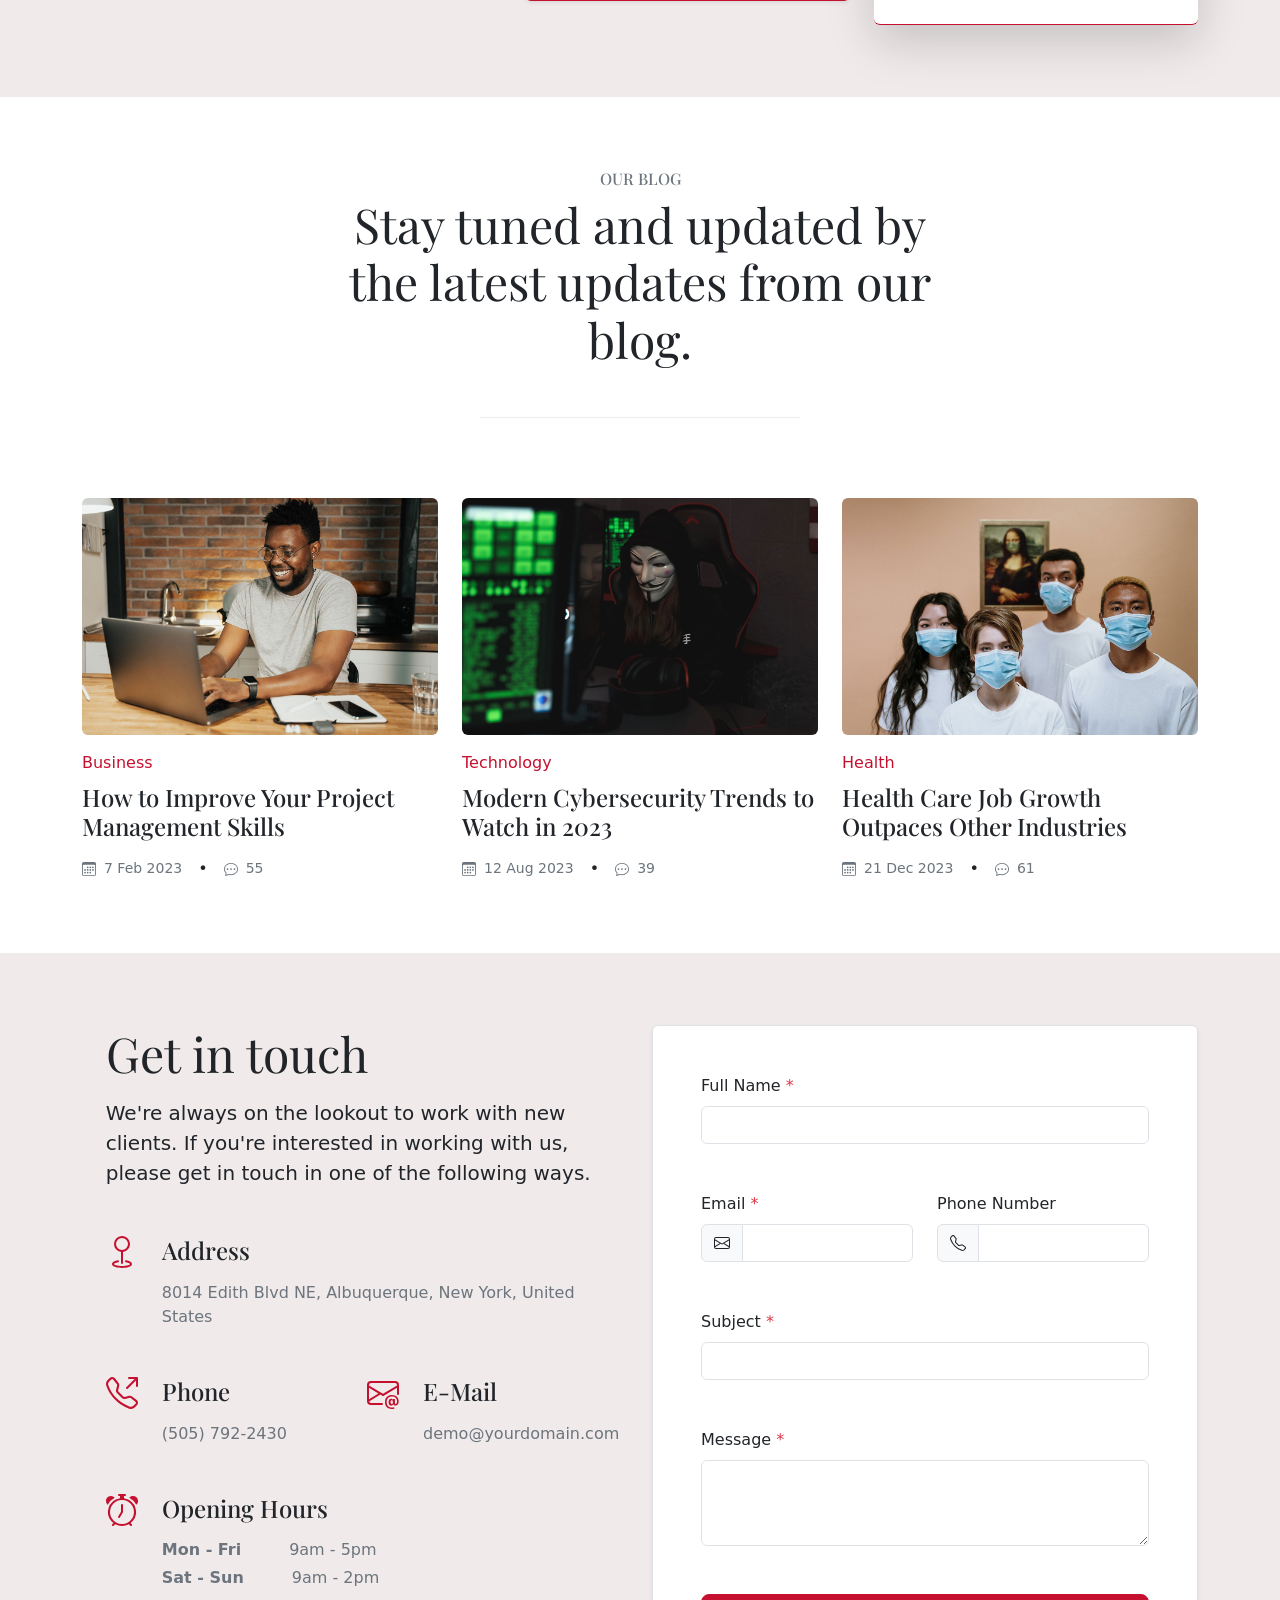
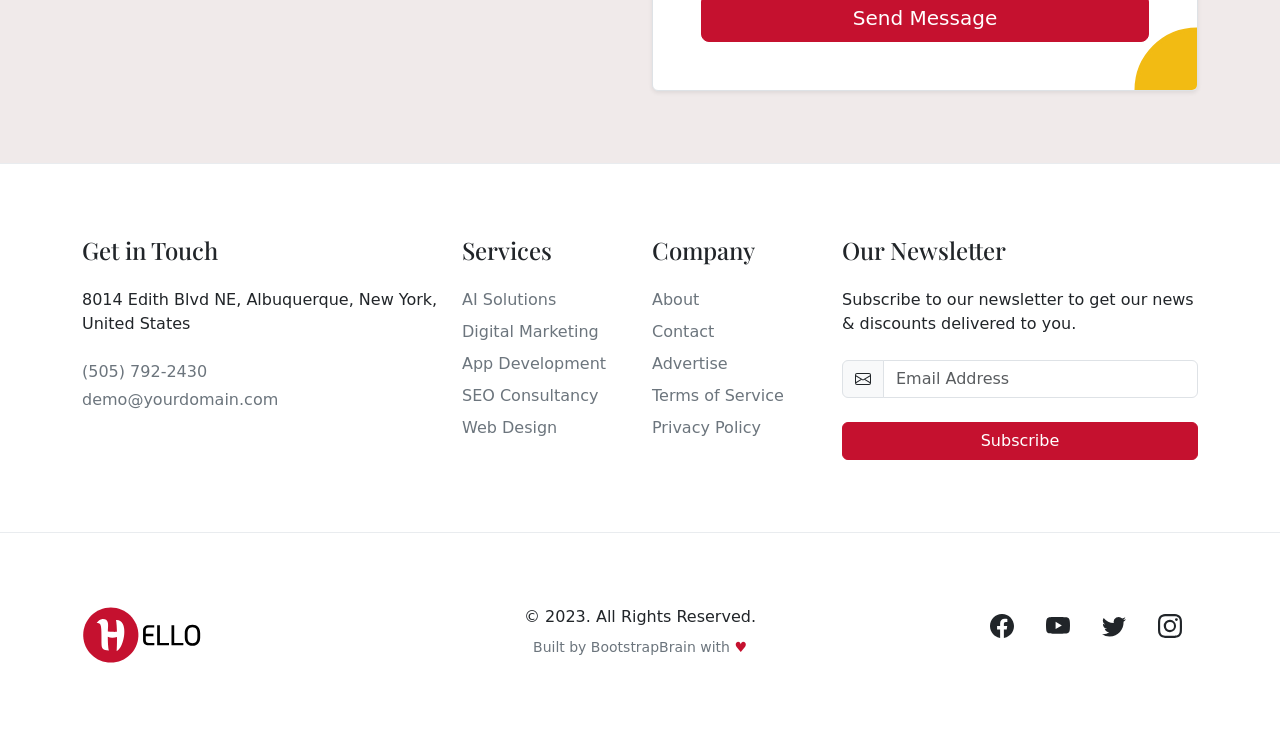
==== commit 734526e0: "Add files via upload" ====
--- a/index.html
+++ b/index.html
@@ -1,125 +1,1032 @@
-<!DOCTYPE html PUBLIC "-//W3C//DTD XHTML 1.0 Strict//EN" "http://www.w3.org/TR/xhtml1/DTD/xhtml1-strict.dtd">
-<!--
-Design by TEMPLATED
-http://templated.co
-Released for free under the Creative Commons Attribution License
-
-Name       : GrassyGreen 
-Description: A two-column, fixed-width design with dark color scheme.
-Version    : 1.0
-Released   : 20140310
-
--->
-<html xmlns="http://www.w3.org/1999/xhtml">
-<head>
-<meta http-equiv="Content-Type" content="text/html; charset=utf-8" />
-<title>GrassyGreen</title>
-<meta name="keywords" content="" />
-<meta name="description" content="" />
-<link href="//fonts.googleapis.com/css?family=Raleway:400,200,500,600,700,800,300" rel="stylesheet" />
-<link href="default.css" rel="stylesheet" type="text/css" media="all" />
-<link href="fonts.css" rel="stylesheet" type="text/css" media="all" />
-<!--[if IE 6]>
-<link href="default_ie6.css" rel="stylesheet" type="text/css" />
-<![endif]-->
-</head>
-<body>
-<div id="wrapper">
-	<div id="menu-wrapper">
-		<div id="menu" class="container">
-			<ul>
-				<li class="current_page_item"><a href="#">Homepage</a></li>
-				<li><a href="#">About</a></li>
-				<li><a href="#">Blog</a></li>
-				<li><a href="#">Portfolio</a></li>
-				<li><a href="#">Contact</a></li>
-			</ul>
-		</div>
-		<!-- end #menu --> 
-	<div id="header-wrapper">
-		<div id="header" class="container">
-			<div id="logo">
-				<h1><a href="#">GrassyGreen</a></h1>
-				<p>Design by <a href="http://templated.co" rel="nofollow">TEMPLATED</a></p>
-			</div>
-		</div>
-	</div>
-	</div>
-	<div id="banner"></div>
-	<div id="page" class="container">
-		<div id="content">
-			<div class="title">
-				<h2>Integer sit amet aliquet</h2>
-				<span class="byline">Phasellus nec erat sit amet nibh pellentesque congue</span> </div>
-			<p>This is <strong>GrassyGreen</strong>, a free, fully standards-compliant CSS template designed by <a href="http://templated.co" rel="nofollow">TEMPLATED</a>. The photos in this template are from <a href="http://fotogrph.com/"> Fotogrph</a>. This free template is released under the <a href="http://templated.co/license">Creative Commons Attribution</a> license, so you're pretty much free to do whatever you want with it (even use it commercially) provided you give us credit for it. Have fun :) </p>
-			<p>Consectetuer adipiscing elit. Nam pede erat, porta eu, lobortis eget, tempus et, tellus. Etiam neque. Vivamus consequat lorem at nisl. Nullam non wisi a sem semper eleifend. Donec mattis libero eget urna. Duis pretium velit ac mauris. Proin eu wisi suscipit nulla suscipit interdum. Aenean lectus lorem, imperdiet at, ultrices eget, ornare et, wisi. Pellentesque adipiscing purus ac magna. Pellentesque habitant morbi tristique senectus et netus et malesuada fames ac turpis egestas.  Nullam non wisi a sem semper eleifend. Donec mattis libero eget urna. </p>
-		</div>
-		<div id="sidebar">
-			<div class="box2">
-				<div class="title">
-					<h2>Integer gravida</h2>
-				</div>
-				<ul class="style2">
-					<li><a href="#">Amet turpis, feugiat et sit amet</a></li>
-					<li><a href="#">Ornare in hendrerit in lectus</a></li>
-					<li><a href="#">Semper mod quis eget mi dolore</a></li>
-					<li><a href="#">Quam turpis feugiat sit dolor</a></li>
-					<li><a href="#">Amet ornare in hendrerit in lectus</a></li>
-					<li><a href="#">Quam turpis feugiat sit dolor</a></li>
-					<li><a href="#">Consequat etiam lorem phasellus</a></li>
-				</ul>
-			</div>
-		</div>
-	</div>
-</div>
-	
-
-<div id="footer-wrapper">
-	<div id="footer" class="container">
-		<div id="box1">
-			<div class="title">
-				<h2>Latest Post</h2>
-			</div>
-			<ul class="style1">
-				<li><a href="#">Semper mod quis eget mi dolore</a></li>
-				<li><a href="#">Quam turpis feugiat sit dolor</a></li>
-				<li><a href="#">Amet ornare in hendrerit in lectus</a></li>
-				<li><a href="#">Consequat etiam lorem phasellus</a></li>
-				<li><a href="#">Amet turpis, feugiat et sit amet</a></li>
-				<li><a href="#">Semper mod quisturpis nisi</a></li>
-			</ul>
-		</div>
-		<div id="box2">
-			<div class="title">
-				<h2>Popular Links</h2>
-			</div>
-			<ul class="style1">
-				<li><a href="#">Semper mod quis eget mi dolore</a></li>
-				<li><a href="#">Quam turpis feugiat sit dolor</a></li>
-				<li><a href="#">Amet ornare in hendrerit in lectus</a></li>
-				<li><a href="#">Consequat etiam lorem phasellus</a></li>
-				<li><a href="#">Amet turpis, feugiat et sit amet</a></li>
-				<li><a href="#">Semper mod quisturpis nisi</a></li>
-			</ul>
-		</div>
-		<div id="box3">
-			<div class="title">
-				<h2>Follow Us</h2>
-			</div>
-			<p>Proin eu wisi suscipit nulla suscipit interdum. Aenean lectus lorem, imperdiet magna.</p>
-			<ul class="contact">
-				<li><a href="#" class="icon icon-twitter"><span>Twitter</span></a></li>
-				<li><a href="#" class="icon icon-facebook"><span>Facebook</span></a></li>
-				<li><a href="#" class="icon icon-dribbble"><span>Dribbble</span></a></li>
-				<li><a href="#" class="icon icon-tumblr"><span>Tumblr</span></a></li>
-				<li><a href="#" class="icon icon-rss"><span>Pinterest</span></a></li>
-			</ul>
-				<a href="#" class="button">Read More</a> </div>
-		</div>
-	</div>
-</div>
-<div id="copyright" class="container">
-	<p>&copy; Untitled. All rights reserved. | Photos by <a href="http://fotogrph.com/">Fotogrph</a> | Design by <a href="http://templated.co" rel="nofollow">TEMPLATED</a>.</p>
-</div>
-</body>
-</html>
+<!doctype html>
+<html lang="en">
+
+<head>
+  <!-- Required Meta Tags -->
+  <meta charset="utf-8">
+  <meta name="viewport" content="width=device-width, initial-scale=1">
+
+  <!-- Document Title, Description, and Author -->
+  <title>Hello - Free Bootstrap 5 Business One Page Template</title>
+  <meta name="description" content="Hello is a Free Bootstrap 5 Business One Page Template.">
+  <meta name="author" content="BootstrapBrain">
+
+  <!-- Favicon and Touch Icons -->
+  <link rel="icon" type="image/png" sizes="512x512" href="./assets/favicon/favicon-512x512.png">
+
+  <!-- Google Fonts Files -->
+  <link rel="preconnect" href="https://fonts.googleapis.com">
+  <link rel="preconnect" href="https://fonts.gstatic.com" crossorigin>
+  <link href="https://fonts.googleapis.com/css2?family=Playfair+Display:ital,wght@0,400;0,500;0,600;0,700;0,800;0,900;1,400;1,500;1,600;1,700;1,800;1,900&amp;family=Roboto+Condensed:ital,wght@0,300;0,400;0,700;1,300;1,400;1,700&amp;display=swap" rel="stylesheet">
+
+  <!-- CSS Files -->
+  <link rel="stylesheet" href="./assets/css/hello-bsb.css">
+
+  <!-- BSB Head -->
+</head>
+
+<body data-bs-spy="scroll" data-bs-target="#bsb-tpl-navbar" data-bs-smooth-scroll="true" tabindex="0">
+
+  <!-- Header -->
+  <header id="header" class="sticky-top bsb-tpl-header-sticky bsb-tpl-header-sticky-animationX">
+
+    <!-- Navbar 1 - Bootstrap Brain Component -->
+    <nav id="scrollspyNav" class="navbar navbar-expand-lg bsb-tpl-bg-alabaster bsb-navbar bsb-navbar-hover bsb-navbar-caret bsb-tpl-navbar-sticky" data-bsb-sticky-target="#header">
+      <div class="container">
+        <a class="navbar-brand" href="index.html">
+          <img src="./assets/img/branding/hello-logo.svg" class="bsb-tpl-logo" alt="">
+        </a>
+        <button class="navbar-toggler border-0" type="button" data-bs-toggle="offcanvas" data-bs-target="#offcanvasNavbar" aria-controls="offcanvasNavbar">
+          <svg xmlns="http://www.w3.org/2000/svg" width="24" height="24" fill="currentColor" class="bi bi-list" viewBox="0 0 16 16">
+            <path fill-rule="evenodd" d="M2.5 12a.5.5 0 0 1 .5-.5h10a.5.5 0 0 1 0 1H3a.5.5 0 0 1-.5-.5zm0-4a.5.5 0 0 1 .5-.5h10a.5.5 0 0 1 0 1H3a.5.5 0 0 1-.5-.5zm0-4a.5.5 0 0 1 .5-.5h10a.5.5 0 0 1 0 1H3a.5.5 0 0 1-.5-.5z" />
+          </svg>
+        </button>
+        <div class="offcanvas offcanvas-end" tabindex="-1" id="offcanvasNavbar" aria-labelledby="offcanvasNavbarLabel">
+          <div class="offcanvas-header">
+            <h5 class="offcanvas-title" id="offcanvasNavbarLabel">Menu</h5>
+            <button type="button" class="btn-close" data-bs-dismiss="offcanvas" aria-label="Close"></button>
+          </div>
+          <div class="offcanvas-body">
+            <ul id="bsb-tpl-navbar" class="navbar-nav justify-content-end flex-grow-1">
+              <li class="nav-item">
+                <a class="nav-link active" href="#scrollspyNav" aria-current="page" data-bs-dismiss="offcanvas" data-bs-target="#offcanvasNavbar">Home</a>
+              </li>
+              <li class="nav-item">
+                <a class="nav-link" href="#scrollspyServices" data-bs-dismiss="offcanvas" data-bs-target="#offcanvasNavbar">Services</a>
+              </li>
+              <li class="nav-item">
+                <a class="nav-link" href="#scrollspyAbout" data-bs-dismiss="offcanvas" data-bs-target="#offcanvasNavbar">About</a>
+              </li>
+              <li class="nav-item">
+                <a class="nav-link" href="#scrollspyTeam" data-bs-dismiss="offcanvas" data-bs-target="#offcanvasNavbar">Team</a>
+              </li>
+              <li class="nav-item">
+                <a class="nav-link" href="#scrollspyPricing" data-bs-dismiss="offcanvas" data-bs-target="#offcanvasNavbar">Pricing</a>
+              </li>
+              <li class="nav-item">
+                <a class="nav-link" href="#scrollspyBlog" data-bs-dismiss="offcanvas" data-bs-target="#offcanvasNavbar">Blog</a>
+              </li>
+              <li class="nav-item">
+                <a class="nav-link" href="#scrollspyContact" data-bs-dismiss="offcanvas" data-bs-target="#offcanvasNavbar">Contact</a>
+              </li>
+            </ul>
+          </div>
+        </div>
+      </div>
+    </nav>
+
+  </header>
+
+  <!-- Hero 3 - Bootstrap Brain Component -->
+  <section id="scrollspyHero" class="bsb-tpl-bg-alabaster pt-3 pb-5 p-lg-0">
+    <div class="container overflow-hidden">
+      <div class="row gy-5 gy-lg-0 align-items-lg-center justify-content-lg-between">
+        <div class="col-12 col-lg-6 order-1 order-lg-0">
+          <h1 class="display-3 fw-bold mb-3">A Digital Agency Specialized in AI and Web 3.0</h1>
+          <p class="fs-4 mb-5">We work in a customized way by devising and handling entirely online projects with long-term partnerships.</p>
+          <div class="d-grid gap-2 d-sm-flex">
+            <button type="button" class="btn btn-primary bsb-btn-3xl">Explore Now</button>
+            <button type="button" class="btn btn-outline-primary bsb-btn-3xl">Free Trial</button>
+          </div>
+        </div>
+        <div class="col-12 col-lg-5 text-center">
+          <div class="position-relative">
+            <div class="bsb-circle border border-4 border-warning position-absolute top-50 start-10 translate-middle z-1"></div>
+            <div class="bsb-circle bg-primary position-absolute top-50 start-50 translate-middle" style="--bsb-cs: 460px;"></div>
+            <div class="bsb-circle border border-4 border-warning position-absolute top-10 end-0 z-1" style="--bsb-cs: 100px;"></div>
+            <img class="img-fluid position-relative z-2" loading="lazy" src="./assets/img/hero/hero-img-1.webp" alt="">
+          </div>
+        </div>
+      </div>
+    </div>
+  </section>
+
+  <!-- Main -->
+  <main id="main">
+
+    <!-- Section - Services -->
+    <!-- Service 6 - Bootstrap Brain Component -->
+    <section id="scrollspyServices" class="bsb-service-6 py-5 py-xl-8 bsb-section-py-xxl-1">
+      <div class="container">
+        <div class="row justify-content-md-center">
+          <div class="col-12 col-md-10 col-lg-8 col-xl-7">
+            <h3 class="fs-6 mb-2 text-secondary text-center text-uppercase">What We Do?</h3>
+            <h2 class="display-5 mb-4 mb-md-5 text-center">We are giving you perfect solutions with our proficient services.</h2>
+            <hr class="w-50 mx-auto mb-5 mb-xl-9 border-dark-subtle">
+          </div>
+        </div>
+      </div>
+
+      <div class="container overflow-hidden">
+        <div class="row gy-4 gy-md-0 gx-xxl-5">
+          <div class="col-12 col-md-4">
+            <div class="card bg-transparent border-primary rounded-0 overflow-hidden">
+              <div class="card-body">
+                <svg xmlns="http://www.w3.org/2000/svg" width="32" height="32" fill="currentColor" class="bi bi-hdd text-primary mb-4" viewBox="0 0 16 16">
+                  <path d="M4.5 11a.5.5 0 1 0 0-1 .5.5 0 0 0 0 1zM3 10.5a.5.5 0 1 1-1 0 .5.5 0 0 1 1 0z" />
+                  <path d="M16 11a2 2 0 0 1-2 2H2a2 2 0 0 1-2-2V9.51c0-.418.105-.83.305-1.197l2.472-4.531A1.5 1.5 0 0 1 4.094 3h7.812a1.5 1.5 0 0 1 1.317.782l2.472 4.53c.2.368.305.78.305 1.198V11zM3.655 4.26 1.592 8.043C1.724 8.014 1.86 8 2 8h12c.14 0 .276.014.408.042L12.345 4.26a.5.5 0 0 0-.439-.26H4.094a.5.5 0 0 0-.44.26zM1 10v1a1 1 0 0 0 1 1h12a1 1 0 0 0 1-1v-1a1 1 0 0 0-1-1H2a1 1 0 0 0-1 1z" />
+                </svg>
+                <h3 class="h2 mb-4">Machine Vision</h3>
+                <p class="mb-4 text-secondary">Our machine vision solutions can help businesses to automate tasks, improve quality control, and make better decisions. This can help businesses to save time and money, and improve their efficiency.</p>
+                <a href="#!" class="fw-bold text-decoration-none link-primary">
+                  Learn More
+                  <svg xmlns="http://www.w3.org/2000/svg" width="16" height="16" fill="currentColor" class="bi bi-arrow-right-short" viewBox="0 0 16 16">
+                    <path fill-rule="evenodd" d="M4 8a.5.5 0 0 1 .5-.5h5.793L8.146 5.354a.5.5 0 1 1 .708-.708l3 3a.5.5 0 0 1 0 .708l-3 3a.5.5 0 0 1-.708-.708L10.293 8.5H4.5A.5.5 0 0 1 4 8z" />
+                  </svg>
+                </a>
+                <div class="bsb-circle bg-accent border border-4 border-accent position-absolute top-100 start-100 translate-middle"></div>
+              </div>
+            </div>
+          </div>
+          <div class="col-12 col-md-4">
+            <div class="card bg-transparent border-primary rounded-0 overflow-hidden">
+              <div class="card-body">
+                <svg xmlns="http://www.w3.org/2000/svg" width="32" height="32" fill="currentColor" class="bi bi-filetype-ai text-primary mb-4" viewBox="0 0 16 16">
+                  <path fill-rule="evenodd" d="M14 4.5V14a2 2 0 0 1-2 2H6v-1h6a1 1 0 0 0 1-1V4.5h-2A1.5 1.5 0 0 1 9.5 3V1H4a1 1 0 0 0-1 1v9H2V2a2 2 0 0 1 2-2h5.5L14 4.5ZM1.113 14.82.8 15.85H0l1.342-3.999h.926l1.336 3.999h-.841l-.314-1.028H1.113Zm1.178-.588-.49-1.617h-.034l-.49 1.617h1.014Zm2.425-2.382v3.999h-.791V11.85h.79Z" />
+                </svg>
+                <h3 class="h2 mb-4">AI Analysis</h3>
+                <p class="mb-4 text-secondary">Our AI solutions can help businesses to improve their efficiency, productivity, and profitability. For example, AI can be used to automate tasks, improve customer service, and make better business decisions.</p>
+                <a href="#!" class="fw-bold text-decoration-none link-primary">
+                  Learn More
+                  <svg xmlns="http://www.w3.org/2000/svg" width="16" height="16" fill="currentColor" class="bi bi-arrow-right-short" viewBox="0 0 16 16">
+                    <path fill-rule="evenodd" d="M4 8a.5.5 0 0 1 .5-.5h5.793L8.146 5.354a.5.5 0 1 1 .708-.708l3 3a.5.5 0 0 1 0 .708l-3 3a.5.5 0 0 1-.708-.708L10.293 8.5H4.5A.5.5 0 0 1 4 8z" />
+                  </svg>
+                </a>
+                <div class="bsb-circle bg-accent border border-4 border-accent position-absolute top-100 start-100 translate-middle"></div>
+              </div>
+            </div>
+          </div>
+          <div class="col-12 col-md-4">
+            <div class="card bg-transparent border-primary rounded-0 overflow-hidden">
+              <div class="card-body">
+                <svg xmlns="http://www.w3.org/2000/svg" width="32" height="32" fill="currentColor" class="bi bi-diagram-3 text-primary mb-4" viewBox="0 0 16 16">
+                  <path fill-rule="evenodd" d="M6 3.5A1.5 1.5 0 0 1 7.5 2h1A1.5 1.5 0 0 1 10 3.5v1A1.5 1.5 0 0 1 8.5 6v1H14a.5.5 0 0 1 .5.5v1a.5.5 0 0 1-1 0V8h-5v.5a.5.5 0 0 1-1 0V8h-5v.5a.5.5 0 0 1-1 0v-1A.5.5 0 0 1 2 7h5.5V6A1.5 1.5 0 0 1 6 4.5v-1zM8.5 5a.5.5 0 0 0 .5-.5v-1a.5.5 0 0 0-.5-.5h-1a.5.5 0 0 0-.5.5v1a.5.5 0 0 0 .5.5h1zM0 11.5A1.5 1.5 0 0 1 1.5 10h1A1.5 1.5 0 0 1 4 11.5v1A1.5 1.5 0 0 1 2.5 14h-1A1.5 1.5 0 0 1 0 12.5v-1zm1.5-.5a.5.5 0 0 0-.5.5v1a.5.5 0 0 0 .5.5h1a.5.5 0 0 0 .5-.5v-1a.5.5 0 0 0-.5-.5h-1zm4.5.5A1.5 1.5 0 0 1 7.5 10h1a1.5 1.5 0 0 1 1.5 1.5v1A1.5 1.5 0 0 1 8.5 14h-1A1.5 1.5 0 0 1 6 12.5v-1zm1.5-.5a.5.5 0 0 0-.5.5v1a.5.5 0 0 0 .5.5h1a.5.5 0 0 0 .5-.5v-1a.5.5 0 0 0-.5-.5h-1zm4.5.5a1.5 1.5 0 0 1 1.5-1.5h1a1.5 1.5 0 0 1 1.5 1.5v1a1.5 1.5 0 0 1-1.5 1.5h-1a1.5 1.5 0 0 1-1.5-1.5v-1zm1.5-.5a.5.5 0 0 0-.5.5v1a.5.5 0 0 0 .5.5h1a.5.5 0 0 0 .5-.5v-1a.5.5 0 0 0-.5-.5h-1z" />
+                </svg>
+                <h3 class="h2 mb-4">Robotic Process</h3>
+                <p class="mb-4 text-secondary">Our robotic process automation (RPA) solutions can help businesses to automate repetitive tasks. This can help businesses to save time and money, and improve their efficiency.</p>
+                <a href="#!" class="fw-bold text-decoration-none link-primary">
+                  Learn More
+                  <svg xmlns="http://www.w3.org/2000/svg" width="16" height="16" fill="currentColor" class="bi bi-arrow-right-short" viewBox="0 0 16 16">
+                    <path fill-rule="evenodd" d="M4 8a.5.5 0 0 1 .5-.5h5.793L8.146 5.354a.5.5 0 1 1 .708-.708l3 3a.5.5 0 0 1 0 .708l-3 3a.5.5 0 0 1-.708-.708L10.293 8.5H4.5A.5.5 0 0 1 4 8z" />
+                  </svg>
+                </a>
+                <div class="bsb-circle bg-accent border border-4 border-accent position-absolute top-100 start-100 translate-middle"></div>
+              </div>
+            </div>
+          </div>
+        </div>
+      </div>
+    </section>
+
+    <!-- Call To Action 2 - Bootstrap Brain Component -->
+    <section class="bsb-cta-2">
+      <div class="container">
+        <div class="card border-0 rounded-3 overflow-hidden text-center bsb-overlay bsb-section-mb-n1" style="background-image: url('./assets/img/cta/cta-img-1.jpg'); --bsb-overlay-opacity: .9; --bsb-overlay-bg-color:var(--bs-primary-rgb);">
+          <div class="card-body">
+            <div class="row align-items-center justify-content-center">
+              <div class="col-12 col-md-10 col-xl-8 col-xxl-7">
+                <h2 class="fs-6 mb-4 text-white text-uppercase">Our Services & Expertise</h2>
+                <h3 class="display-4 text-white mb-5">We are a design agency studio delivering custom creative & unique websites.</h3>
+                <a href="#!" class="btn btn-accent bsb-btn-3xl rounded mb-0 text-nowrap">Get Started</a>
+              </div>
+            </div>
+          </div>
+        </div>
+      </div>
+    </section>
+
+    <!-- Fact 2 - Bootstrap Brain Component -->
+    <section class="bsb-tpl-bg-alabaster py-5 py-xl-8 bsb-section-py-xxl-1">
+      <div class="container bsb-section-mt-1">
+        <div class="row gy-3 gy-md-5 gy-lg-0">
+          <div class="col-12 col-lg-5">
+            <h2 class="display-5 mb-3 mb-xl-4">Our Achievements</h2>
+            <p class="lead mb-4 mb-xl-5">We're one of the finest web design agencies that team up with startups, agencies, and founders to design digital products and websites.</p>
+            <a href="#!" class="btn bsb-btn-3xl btn-primary">More Details</a>
+          </div>
+          <div class="col-12 col-lg-7">
+            <div class="row justify-content-xl-end">
+              <div class="col-12 col-xl-11">
+                <div class="row gy-3 gy-md-4">
+                  <div class="col-12 col-sm-6">
+                    <div class="card border-0 border-bottom border-primary shadow-sm overflow-hidden">
+                      <div class="card-body text-center p-4 p-xxl-5">
+                        <h3 class="display-1 mb-2 bsb-tpl-font">60</h3>
+                        <p class="fs-5 mb-0 text-secondary position-relative z-1">Finished Projects</p>
+                        <div class="bsb-circle bg-accent border border-4 border-accent position-absolute top-100 start-100 translate-middle"></div>
+                      </div>
+                    </div>
+                  </div>
+                  <div class="col-12 col-sm-6">
+                    <div class="card border-0 border-bottom border-primary shadow-sm overflow-hidden">
+                      <div class="card-body text-center p-4 p-xxl-5">
+                        <h3 class="display-1 mb-2 bsb-tpl-font">33k+</h3>
+                        <p class="fs-5 mb-0 text-secondary position-relative z-1">Issues Solved</p>
+                        <div class="bsb-circle bg-accent border border-4 border-accent position-absolute top-100 start-100 translate-middle"></div>
+                      </div>
+                    </div>
+                  </div>
+                  <div class="col-12 col-sm-6">
+                    <div class="card border-0 border-bottom border-primary shadow-sm overflow-hidden">
+                      <div class="card-body text-center p-4 p-xxl-5">
+                        <h3 class="display-1 mb-2 bsb-tpl-font">50k+</h3>
+                        <p class="fs-5 mb-0 text-secondary position-relative z-1">Happy Customers</p>
+                        <div class="bsb-circle bg-accent border border-4 border-accent position-absolute top-100 start-100 translate-middle"></div>
+                      </div>
+                    </div>
+                  </div>
+                  <div class="col-12 col-sm-6">
+                    <div class="card border-0 border-bottom border-primary shadow-sm overflow-hidden">
+                      <div class="card-body text-center p-4 p-xxl-5">
+                        <h3 class="display-1 mb-2 bsb-tpl-font">48</h3>
+                        <p class="fs-5 mb-0 text-secondary position-relative z-1">Awwwards Winning</p>
+                        <div class="bsb-circle bg-accent border border-4 border-accent position-absolute top-100 start-100 translate-middle"></div>
+                      </div>
+                    </div>
+                  </div>
+                </div>
+              </div>
+            </div>
+          </div>
+        </div>
+      </div>
+    </section>
+
+    <!-- Section - About -->
+    <!-- Process 1 - Bootstrap Brain Component -->
+    <section id="scrollspyAbout" class="py-5 py-xl-8 bsb-section-py-xxl-1">
+      <div class="container">
+        <div class="row justify-content-md-center">
+          <div class="col-12 col-md-10 col-lg-8 col-xl-7">
+            <h3 class="fs-6 mb-2 text-secondary text-center text-uppercase">Our Design Process</h3>
+            <h2 class="display-5 mb-4 mb-md-5 text-center">Our design approach is very organized to ensure satisfaction for our esteemed clients.</h2>
+            <hr class="w-50 mx-auto mb-5 mb-xl-9 border-dark-subtle">
+          </div>
+        </div>
+      </div>
+
+      <div class="container">
+        <div class="row gy-5 gy-lg-0 align-items-lg-center">
+          <div class="col-12 col-lg-6">
+            <img class="img-fluid rounded" loading="lazy" src="./assets/img/process/process-img-1.webp" alt="">
+          </div>
+          <div class="col-12 col-lg-6">
+            <div class="row justify-content-xl-end">
+              <div class="col-12 col-xl-11">
+                <div class="d-flex mb-4">
+                  <div>
+                    <span class="btn btn-primary bsb-btn-circle bsb-btn-circle-lg pe-none me-4 bsb-tpl-font fs-5">1</span>
+                  </div>
+                  <div>
+                    <h4 class="h2 mb-4">Planning</h4>
+                    <p class="mb-0 text-secondary">Get to know your users and their needs better through surveys, interviews, usability testing, and other methods.</p>
+                  </div>
+                </div>
+                <div class="d-flex mb-4">
+                  <div>
+                    <span class="btn btn-primary bsb-btn-circle bsb-btn-circle-lg pe-none me-4 bsb-tpl-font fs-5">2</span>
+                  </div>
+                  <div>
+                    <h4 class="h2 mb-4">Launch</h4>
+                    <p class="mb-0 text-secondary">This involves creating wireframes, mockups, and prototypes to test out your ideas and get feedback from users.</p>
+                  </div>
+                </div>
+                <div class="d-flex mb-0">
+                  <div>
+                    <span class="btn btn-primary bsb-btn-circle bsb-btn-circle-lg pe-none me-4 bsb-tpl-font fs-5">3</span>
+                  </div>
+                  <div>
+                    <h4 class="h2 mb-4">Finalize Product</h4>
+                    <p class="mb-0 text-secondary">Once your product is launched, it's important to gather feedback from users to learn what they like and dislike about it.</p>
+                  </div>
+                </div>
+              </div>
+            </div>
+          </div>
+        </div>
+      </div>
+    </section>
+
+    <!-- Testimonial 2 - Bootstrap Brain Component -->
+    <section class="bsb-tpl-bg-alabaster py-5 py-xl-8 bsb-section-py-xxl-1">
+      <div class="container">
+        <div class="row gy-5 gy-lg-0">
+          <div class="col-12 col-lg-4">
+            <h2 class="display-5 mb-3 mb-xl-4">Our Clients</h2>
+            <p class="lead mb-4 mb-xl-5">We believe in client satisfaction. Here are some testimonials by our worthy clients.</p>
+            <a href="#!" class="btn bsb-btn-2xl btn-primary">More Testimonials</a>
+          </div>
+          <div class="col-12 col-lg-8">
+            <div class="row justify-content-xl-end">
+              <div class="col-12 col-xl-11">
+                <div class="row gy-4">
+                  <div class="col-12 col-md-6">
+                    <div class="card border-0 border-bottom border-primary shadow-sm overflow-hidden">
+                      <div class="card-body p-4 p-xxl-5">
+                        <figure>
+                          <img class="img-fluid rounded rounded-circle mb-4 border border-5" loading="lazy" src="./assets/img/testimonial/testimonial-img-1.jpg" alt="Luna John">
+                          <figcaption>
+                            <blockquote class="bsb-blockquote-icon mb-4">We were so impressed with the work they did for us. They were able to take our vision and turn it into a reality, and they did it all on time and within budget. We would highly recommend them to anyone looking for a reliable and professional partner.</blockquote>
+                            <h4 class="mb-2">Luna John</h4>
+                            <h5 class="fs-6 text-secondary mb-0">UX Designer</h5>
+                          </figcaption>
+                        </figure>
+                        <div class="bsb-circle bg-accent border border-4 border-accent position-absolute top-100 start-100 translate-middle"></div>
+                      </div>
+                    </div>
+                  </div>
+                  <div class="col-12 col-md-6">
+                    <div class="card border-0 border-bottom border-primary shadow-sm overflow-hidden">
+                      <div class="card-body p-4 p-xxl-5">
+                        <figure>
+                          <img class="img-fluid rounded rounded-circle mb-4 border border-5" loading="lazy" src="./assets/img/testimonial/testimonial-img-2.jpg" alt="Mark Smith">
+                          <figcaption>
+                            <blockquote class="bsb-blockquote-icon mb-4">We were looking for a company that could help us develop a new website that was both visually appealing and user-friendly. We are so happy with the results, and we would highly recommend them to anyone looking for a new website.</blockquote>
+                            <h4 class="mb-2">Mark Smith</h4>
+                            <h5 class="fs-6 text-secondary mb-0">Marketing Specialist</h5>
+                          </figcaption>
+                        </figure>
+                        <div class="bsb-circle bg-accent border border-4 border-accent position-absolute top-100 start-100 translate-middle"></div>
+                      </div>
+                    </div>
+                  </div>
+                  <div class="col-12 col-md-6">
+                    <div class="card border-0 border-bottom border-primary shadow-sm overflow-hidden">
+                      <div class="card-body p-4 p-xxl-5">
+                        <figure>
+                          <img class="img-fluid rounded rounded-circle mb-4 border border-5" loading="lazy" src="./assets/img/testimonial/testimonial-img-3.jpg" alt="Michael Wilson">
+                          <figcaption>
+                            <blockquote class="bsb-blockquote-icon mb-4">We were struggling to manage our finances effectively. We needed help developing a financial plan. They create a financial plan that worked for us, and they showed us how to track our spending more effectively. We are so grateful for the help.</blockquote>
+                            <h4 class="mb-2">Michael Wilson</h4>
+                            <h5 class="fs-6 text-secondary mb-0">SEO Expert</h5>
+                          </figcaption>
+                        </figure>
+                        <div class="bsb-circle bg-accent border border-4 border-accent position-absolute top-100 start-100 translate-middle"></div>
+                      </div>
+                    </div>
+                  </div>
+                  <div class="col-12 col-md-6">
+                    <div class="card border-0 border-bottom border-primary shadow-sm overflow-hidden">
+                      <div class="card-body p-4 p-xxl-5">
+                        <figure>
+                          <img class="img-fluid rounded rounded-circle mb-4 border border-5" loading="lazy" src="./assets/img/testimonial/testimonial-img-4.jpg" alt="Luke Reeves">
+                          <figcaption>
+                            <blockquote class="bsb-blockquote-icon mb-4">We were looking for a company that could help us with our branding. We needed a website and marketing materials. They were able to create a brand identity that we loved. They worked with us to develop a logo that represented our company.</blockquote>
+                            <h4 class="mb-2">Luke Reeves</h4>
+                            <h5 class="fs-6 text-secondary mb-0">Sales Manager</h5>
+                          </figcaption>
+                        </figure>
+                        <div class="bsb-circle bg-accent border border-4 border-accent position-absolute top-100 start-100 translate-middle"></div>
+                      </div>
+                    </div>
+                  </div>
+                </div>
+              </div>
+            </div>
+          </div>
+        </div>
+      </div>
+    </section>
+
+    <!-- Section - Team -->
+    <!-- Team 1 - Bootstrap Brain Component -->
+    <section id="scrollspyTeam" class="py-5 py-xl-8 bsb-section-py-xxl-1">
+      <div class="container">
+        <div class="row justify-content-md-center">
+          <div class="col-12 col-md-10 col-lg-8 col-xl-7 col-xxl-6">
+            <h3 class="fs-6 mb-2 text-secondary text-center text-uppercase">Our Team</h3>
+            <h2 class="display-5 mb-4 mb-md-5 text-center">We are a group of innovative, experienced, and proficient teams.</h2>
+            <hr class="w-50 mx-auto mb-5 mb-xl-9 border-dark-subtle">
+          </div>
+        </div>
+      </div>
+
+      <div class="container overflow-hidden">
+        <div class="row gy-4 gy-lg-0 gx-xxl-5">
+          <div class="col-12 col-md-6 col-lg-3">
+            <div class="card border-0 border-bottom border-primary shadow-sm overflow-hidden">
+              <div class="card-body p-0">
+                <figure class="m-0 p-0">
+                  <img class="img-fluid" loading="lazy" src="./assets/img/team/team-img-1.jpg" alt="">
+                  <figcaption class="m-0 p-4">
+                    <h4 class="mb-1">Flora Nyra</h4>
+                    <p class="text-secondary mb-0">Product Manager</p>
+                  </figcaption>
+                </figure>
+              </div>
+            </div>
+          </div>
+          <div class="col-12 col-md-6 col-lg-3">
+            <div class="card border-0 border-bottom border-primary shadow-sm overflow-hidden">
+              <div class="card-body p-0">
+                <figure class="m-0 p-0">
+                  <img class="img-fluid" loading="lazy" src="./assets/img/team/team-img-2.jpg" alt="">
+                  <figcaption class="m-0 p-4">
+                    <h4 class="mb-1">Evander Mac</h4>
+                    <p class="text-secondary mb-0">Art Director</p>
+                  </figcaption>
+                </figure>
+              </div>
+            </div>
+          </div>
+          <div class="col-12 col-md-6 col-lg-3">
+            <div class="card border-0 border-bottom border-primary shadow-sm overflow-hidden">
+              <div class="card-body p-0">
+                <figure class="m-0 p-0">
+                  <img class="img-fluid" loading="lazy" src="./assets/img/team/team-img-3.jpg" alt="">
+                  <figcaption class="m-0 p-4">
+                    <h4 class="mb-1">Taytum Elia</h4>
+                    <p class="text-secondary mb-0">Investment Planner</p>
+                  </figcaption>
+                </figure>
+              </div>
+            </div>
+          </div>
+          <div class="col-12 col-md-6 col-lg-3">
+            <div class="card border-0 border-bottom border-primary shadow-sm overflow-hidden">
+              <div class="card-body p-0">
+                <figure class="m-0 p-0">
+                  <img class="img-fluid" loading="lazy" src="./assets/img/team/team-img-4.jpg" alt="">
+                  <figcaption class="m-0 p-4">
+                    <h4 class="mb-1">Wylder Elio</h4>
+                    <p class="text-secondary mb-0">Financial Analyst</p>
+                  </figcaption>
+                </figure>
+              </div>
+            </div>
+          </div>
+        </div>
+      </div>
+    </section>
+
+    <!-- Section - Pricing -->
+    <!-- Pricing 1 - Bootstrap Brain Component -->
+    <section id="scrollspyPricing" class="bsb-pricing-1 bsb-tpl-bg-alabaster py-5 py-xl-8 bsb-section-py-xxl-1">
+      <div class="container">
+        <div class="row gy-5 gy-lg-0">
+          <div class="col-12 col-lg-4">
+            <h2 class="display-5 mb-3 mb-xl-4">Our Pricing</h2>
+            <p class="lead mb-4 mb-xl-5">Explore our flexible pricing to find an excellent fit to run your business.</p>
+            <a href="#!" class="btn bsb-btn-2xl btn-primary">More Plans</a>
+          </div>
+          <div class="col-12 col-lg-8">
+            <div class="row justify-content-xl-end">
+              <div class="col-12 col-xl-11">
+                <div class="row gy-4 gy-md-0 gx-xxl-5">
+                  <div class="col-12 col-md-6">
+                    <div class="card border-0 border-bottom border-primary shadow-sm">
+                      <div class="card-body p-4 p-xxl-5">
+                        <h2 class="h4 mb-2">Starter</h2>
+                        <h4 class="display-1 text-primary mb-0 bsb-tpl-font">$45</h4>
+                        <p class="text-secondary mb-4">USD / Month</p>
+                        <ul class="list-group list-group-flush mb-4">
+                          <li class="list-group-item">
+                            <svg xmlns="http://www.w3.org/2000/svg" width="24" height="24" fill="currentColor" class="bi bi-check" viewBox="0 0 16 16">
+                              <path d="M10.97 4.97a.75.75 0 0 1 1.07 1.05l-3.99 4.99a.75.75 0 0 1-1.08.02L4.324 8.384a.75.75 0 1 1 1.06-1.06l2.094 2.093 3.473-4.425a.267.267 0 0 1 .02-.022z" />
+                            </svg>
+                            <span><strong>5</strong> Bootstrap Install</span>
+                          </li>
+                          <li class="list-group-item">
+                            <svg xmlns="http://www.w3.org/2000/svg" width="24" height="24" fill="currentColor" class="bi bi-check" viewBox="0 0 16 16">
+                              <path d="M10.97 4.97a.75.75 0 0 1 1.07 1.05l-3.99 4.99a.75.75 0 0 1-1.08.02L4.324 8.384a.75.75 0 1 1 1.06-1.06l2.094 2.093 3.473-4.425a.267.267 0 0 1 .02-.022z" />
+                            </svg>
+                            <span><strong>100,000</strong> Visits</span>
+                          </li>
+                          <li class="list-group-item">
+                            <svg xmlns="http://www.w3.org/2000/svg" width="24" height="24" fill="currentColor" class="bi bi-check" viewBox="0 0 16 16">
+                              <path d="M10.97 4.97a.75.75 0 0 1 1.07 1.05l-3.99 4.99a.75.75 0 0 1-1.08.02L4.324 8.384a.75.75 0 1 1 1.06-1.06l2.094 2.093 3.473-4.425a.267.267 0 0 1 .02-.022z" />
+                            </svg>
+                            <span><strong>30 GB</strong> Disk Space</span>
+                          </li>
+                          <li class="list-group-item">
+                            <svg xmlns="http://www.w3.org/2000/svg" width="24" height="24" fill="currentColor" class="bi bi-x text-danger" viewBox="0 0 16 16">
+                              <path d="M4.646 4.646a.5.5 0 0 1 .708 0L8 7.293l2.646-2.647a.5.5 0 0 1 .708.708L8.707 8l2.647 2.646a.5.5 0 0 1-.708.708L8 8.707l-2.646 2.647a.5.5 0 0 1-.708-.708L7.293 8 4.646 5.354a.5.5 0 0 1 0-.708z" />
+                            </svg>
+                            <span>Free <strong>SSL and CDN</strong></span>
+                          </li>
+                          <li class="list-group-item">
+                            <svg xmlns="http://www.w3.org/2000/svg" width="24" height="24" fill="currentColor" class="bi bi-x text-danger" viewBox="0 0 16 16">
+                              <path d="M4.646 4.646a.5.5 0 0 1 .708 0L8 7.293l2.646-2.647a.5.5 0 0 1 .708.708L8.707 8l2.647 2.646a.5.5 0 0 1-.708.708L8 8.707l-2.646 2.647a.5.5 0 0 1-.708-.708L7.293 8 4.646 5.354a.5.5 0 0 1 0-.708z" />
+                            </svg>
+                            <span>Free <strong>Support</strong></span>
+                          </li>
+                        </ul>
+                        <a href="#!" class="btn bsb-btn-xl btn-accent rounded-pill">Choose Plan</a>
+                      </div>
+                    </div>
+                  </div>
+                  <div class="col-12 col-md-6">
+                    <div class="card border-0 border-bottom border-primary shadow-lg pt-md-4 pb-md-4 bsb-pricing-popular">
+                      <div class="card-body p-4 p-xxl-5">
+                        <h2 class="h4 mb-2">Pro</h2>
+                        <h4 class="display-1 text-primary mb-0 bsb-tpl-font">$149</h4>
+                        <p class="text-secondary mb-4">USD / Month</p>
+                        <ul class="list-group list-group-flush mb-4">
+                          <li class="list-group-item">
+                            <svg xmlns="http://www.w3.org/2000/svg" width="24" height="24" fill="currentColor" class="bi bi-check" viewBox="0 0 16 16">
+                              <path d="M10.97 4.97a.75.75 0 0 1 1.07 1.05l-3.99 4.99a.75.75 0 0 1-1.08.02L4.324 8.384a.75.75 0 1 1 1.06-1.06l2.094 2.093 3.473-4.425a.267.267 0 0 1 .02-.022z" />
+                            </svg>
+                            <span><strong>20</strong> Bootstrap Install</span>
+                          </li>
+                          <li class="list-group-item">
+                            <svg xmlns="http://www.w3.org/2000/svg" width="24" height="24" fill="currentColor" class="bi bi-check" viewBox="0 0 16 16">
+                              <path d="M10.97 4.97a.75.75 0 0 1 1.07 1.05l-3.99 4.99a.75.75 0 0 1-1.08.02L4.324 8.384a.75.75 0 1 1 1.06-1.06l2.094 2.093 3.473-4.425a.267.267 0 0 1 .02-.022z" />
+                            </svg>
+                            <span><strong>400,000</strong> Visits</span>
+                          </li>
+                          <li class="list-group-item">
+                            <svg xmlns="http://www.w3.org/2000/svg" width="24" height="24" fill="currentColor" class="bi bi-check" viewBox="0 0 16 16">
+                              <path d="M10.97 4.97a.75.75 0 0 1 1.07 1.05l-3.99 4.99a.75.75 0 0 1-1.08.02L4.324 8.384a.75.75 0 1 1 1.06-1.06l2.094 2.093 3.473-4.425a.267.267 0 0 1 .02-.022z" />
+                            </svg>
+                            <span><strong>50 GB</strong> Disk Space</span>
+                          </li>
+                          <li class="list-group-item">
+                            <svg xmlns="http://www.w3.org/2000/svg" width="24" height="24" fill="currentColor" class="bi bi-check" viewBox="0 0 16 16">
+                              <path d="M10.97 4.97a.75.75 0 0 1 1.07 1.05l-3.99 4.99a.75.75 0 0 1-1.08.02L4.324 8.384a.75.75 0 1 1 1.06-1.06l2.094 2.093 3.473-4.425a.267.267 0 0 1 .02-.022z" />
+                            </svg>
+                            <span>Free <strong>SSL and CDN</strong></span>
+                          </li>
+                          <li class="list-group-item">
+                            <svg xmlns="http://www.w3.org/2000/svg" width="24" height="24" fill="currentColor" class="bi bi-check" viewBox="0 0 16 16">
+                              <path d="M10.97 4.97a.75.75 0 0 1 1.07 1.05l-3.99 4.99a.75.75 0 0 1-1.08.02L4.324 8.384a.75.75 0 1 1 1.06-1.06l2.094 2.093 3.473-4.425a.267.267 0 0 1 .02-.022z" />
+                            </svg>
+                            <span>Free <strong>Support</strong></span>
+                          </li>
+                        </ul>
+                        <a href="#!" class="btn bsb-btn-xl btn-accent rounded-pill">Choose Plan</a>
+                      </div>
+                    </div>
+                  </div>
+                </div>
+              </div>
+            </div>
+          </div>
+        </div>
+      </div>
+    </section>
+
+    <!-- Section - Blog -->
+    <!-- Blog 2 - Bootstrap Brain Component -->
+    <section id="scrollspyBlog" class="py-5 py-xl-8 bsb-section-py-xxl-1">
+      <div class="container">
+        <div class="row justify-content-md-center">
+          <div class="col-12 col-md-10 col-lg-8 col-xl-7 col-xxl-6">
+            <h3 class="fs-6 mb-2 text-secondary text-center text-uppercase">Our Blog</h3>
+            <h2 class="display-5 mb-4 mb-md-5 text-center">Stay tuned and updated by the latest updates from our blog.</h2>
+            <hr class="w-50 mx-auto mb-5 mb-xl-9 border-dark-subtle">
+          </div>
+        </div>
+      </div>
+
+      <div class="container overflow-hidden">
+        <div class="row gy-3 gy-lg-0 gx-xxl-5">
+          <div class="col-12 col-lg-4">
+            <article>
+              <figure class="rounded overflow-hidden mb-3 bsb-overlay-hover">
+                <a href="#!">
+                  <img class="img-fluid bsb-scale bsb-hover-scale-up" loading="lazy" src="./assets/img/blog/blog-image-1.jpg" alt="Business">
+                </a>
+                <figcaption>
+                  <svg xmlns="http://www.w3.org/2000/svg" width="32" height="32" fill="currentColor" class="bi bi-eye text-white bsb-hover-fadeInLeft" viewBox="0 0 16 16">
+                    <path d="M16 8s-3-5.5-8-5.5S0 8 0 8s3 5.5 8 5.5S16 8 16 8zM1.173 8a13.133 13.133 0 0 1 1.66-2.043C4.12 4.668 5.88 3.5 8 3.5c2.12 0 3.879 1.168 5.168 2.457A13.133 13.133 0 0 1 14.828 8c-.058.087-.122.183-.195.288-.335.48-.83 1.12-1.465 1.755C11.879 11.332 10.119 12.5 8 12.5c-2.12 0-3.879-1.168-5.168-2.457A13.134 13.134 0 0 1 1.172 8z" />
+                    <path d="M8 5.5a2.5 2.5 0 1 0 0 5 2.5 2.5 0 0 0 0-5zM4.5 8a3.5 3.5 0 1 1 7 0 3.5 3.5 0 0 1-7 0z" />
+                  </svg>
+                  <h4 class="h6 text-white bsb-hover-fadeInRight mt-2">Read More</h4>
+                </figcaption>
+              </figure>
+              <div class="entry-header mb-3">
+                <ul class="entry-meta list-unstyled d-flex mb-2">
+                  <li>
+                    <a class="link-primary text-decoration-none" href="#!">Business</a>
+                  </li>
+                </ul>
+                <h2 class="entry-title h4 mb-0">
+                  <a class="link-dark text-decoration-none" href="#!">How to Improve Your Project Management Skills</a>
+                </h2>
+              </div>
+              <div class="entry-footer">
+                <ul class="entry-meta list-unstyled d-flex align-items-center mb-0">
+                  <li>
+                    <a class="fs-7 link-secondary text-decoration-none d-flex align-items-center" href="#!">
+                      <svg xmlns="http://www.w3.org/2000/svg" width="14" height="14" fill="currentColor" class="bi bi-calendar3" viewBox="0 0 16 16">
+                        <path d="M14 0H2a2 2 0 0 0-2 2v12a2 2 0 0 0 2 2h12a2 2 0 0 0 2-2V2a2 2 0 0 0-2-2zM1 3.857C1 3.384 1.448 3 2 3h12c.552 0 1 .384 1 .857v10.286c0 .473-.448.857-1 .857H2c-.552 0-1-.384-1-.857V3.857z" />
+                        <path d="M6.5 7a1 1 0 1 0 0-2 1 1 0 0 0 0 2zm3 0a1 1 0 1 0 0-2 1 1 0 0 0 0 2zm3 0a1 1 0 1 0 0-2 1 1 0 0 0 0 2zm-9 3a1 1 0 1 0 0-2 1 1 0 0 0 0 2zm3 0a1 1 0 1 0 0-2 1 1 0 0 0 0 2zm3 0a1 1 0 1 0 0-2 1 1 0 0 0 0 2zm3 0a1 1 0 1 0 0-2 1 1 0 0 0 0 2zm-9 3a1 1 0 1 0 0-2 1 1 0 0 0 0 2zm3 0a1 1 0 1 0 0-2 1 1 0 0 0 0 2zm3 0a1 1 0 1 0 0-2 1 1 0 0 0 0 2z" />
+                      </svg>
+                      <span class="ms-2 fs-7">7 Feb 2023</span>
+                    </a>
+                  </li>
+                  <li>
+                    <span class="px-3">&bull;</span>
+                  </li>
+                  <li>
+                    <a class="link-secondary text-decoration-none d-flex align-items-center" href="#!">
+                      <svg xmlns="http://www.w3.org/2000/svg" width="14" height="14" fill="currentColor" class="bi bi-chat-dots" viewBox="0 0 16 16">
+                        <path d="M5 8a1 1 0 1 1-2 0 1 1 0 0 1 2 0zm4 0a1 1 0 1 1-2 0 1 1 0 0 1 2 0zm3 1a1 1 0 1 0 0-2 1 1 0 0 0 0 2z" />
+                        <path d="m2.165 15.803.02-.004c1.83-.363 2.948-.842 3.468-1.105A9.06 9.06 0 0 0 8 15c4.418 0 8-3.134 8-7s-3.582-7-8-7-8 3.134-8 7c0 1.76.743 3.37 1.97 4.6a10.437 10.437 0 0 1-.524 2.318l-.003.011a10.722 10.722 0 0 1-.244.637c-.079.186.074.394.273.362a21.673 21.673 0 0 0 .693-.125zm.8-3.108a1 1 0 0 0-.287-.801C1.618 10.83 1 9.468 1 8c0-3.192 3.004-6 7-6s7 2.808 7 6c0 3.193-3.004 6-7 6a8.06 8.06 0 0 1-2.088-.272 1 1 0 0 0-.711.074c-.387.196-1.24.57-2.634.893a10.97 10.97 0 0 0 .398-2z" />
+                      </svg>
+                      <span class="ms-2 fs-7">55</span>
+                    </a>
+                  </li>
+                </ul>
+              </div>
+            </article>
+          </div>
+          <div class="col-12 col-lg-4">
+            <article>
+              <figure class="rounded overflow-hidden mb-3 bsb-overlay-hover">
+                <a href="#!">
+                  <img class="img-fluid bsb-scale bsb-hover-scale-up" loading="lazy" src="./assets/img/blog/blog-image-2.jpg" alt="Technology">
+                </a>
+                <figcaption>
+                  <svg xmlns="http://www.w3.org/2000/svg" width="32" height="32" fill="currentColor" class="bi bi-eye text-white bsb-hover-fadeInLeft" viewBox="0 0 16 16">
+                    <path d="M16 8s-3-5.5-8-5.5S0 8 0 8s3 5.5 8 5.5S16 8 16 8zM1.173 8a13.133 13.133 0 0 1 1.66-2.043C4.12 4.668 5.88 3.5 8 3.5c2.12 0 3.879 1.168 5.168 2.457A13.133 13.133 0 0 1 14.828 8c-.058.087-.122.183-.195.288-.335.48-.83 1.12-1.465 1.755C11.879 11.332 10.119 12.5 8 12.5c-2.12 0-3.879-1.168-5.168-2.457A13.134 13.134 0 0 1 1.172 8z" />
+                    <path d="M8 5.5a2.5 2.5 0 1 0 0 5 2.5 2.5 0 0 0 0-5zM4.5 8a3.5 3.5 0 1 1 7 0 3.5 3.5 0 0 1-7 0z" />
+                  </svg>
+                  <h4 class="h6 text-white bsb-hover-fadeInRight mt-2">Read More</h4>
+                </figcaption>
+              </figure>
+              <div class="entry-header mb-3">
+                <ul class="entry-meta list-unstyled d-flex mb-2">
+                  <li>
+                    <a class="link-primary text-decoration-none" href="#!">Technology</a>
+                  </li>
+                </ul>
+                <h2 class="entry-title h4 mb-0">
+                  <a class="link-dark text-decoration-none" href="#!">Modern Cybersecurity Trends to Watch in 2023</a>
+                </h2>
+              </div>
+              <div class="entry-footer">
+                <ul class="entry-meta list-unstyled d-flex d-flex align-items-center mb-0">
+                  <li>
+                    <a class="fs-7 link-secondary text-decoration-none d-flex align-items-center" href="#!">
+                      <svg xmlns="http://www.w3.org/2000/svg" width="14" height="14" fill="currentColor" class="bi bi-calendar3" viewBox="0 0 16 16">
+                        <path d="M14 0H2a2 2 0 0 0-2 2v12a2 2 0 0 0 2 2h12a2 2 0 0 0 2-2V2a2 2 0 0 0-2-2zM1 3.857C1 3.384 1.448 3 2 3h12c.552 0 1 .384 1 .857v10.286c0 .473-.448.857-1 .857H2c-.552 0-1-.384-1-.857V3.857z" />
+                        <path d="M6.5 7a1 1 0 1 0 0-2 1 1 0 0 0 0 2zm3 0a1 1 0 1 0 0-2 1 1 0 0 0 0 2zm3 0a1 1 0 1 0 0-2 1 1 0 0 0 0 2zm-9 3a1 1 0 1 0 0-2 1 1 0 0 0 0 2zm3 0a1 1 0 1 0 0-2 1 1 0 0 0 0 2zm3 0a1 1 0 1 0 0-2 1 1 0 0 0 0 2zm3 0a1 1 0 1 0 0-2 1 1 0 0 0 0 2zm-9 3a1 1 0 1 0 0-2 1 1 0 0 0 0 2zm3 0a1 1 0 1 0 0-2 1 1 0 0 0 0 2zm3 0a1 1 0 1 0 0-2 1 1 0 0 0 0 2z" />
+                      </svg>
+                      <span class="ms-2 fs-7">12 Aug 2023</span>
+                    </a>
+                  </li>
+                  <li>
+                    <span class="px-3">&bull;</span>
+                  </li>
+                  <li>
+                    <a class="link-secondary text-decoration-none d-flex align-items-center" href="#!">
+                      <svg xmlns="http://www.w3.org/2000/svg" width="14" height="14" fill="currentColor" class="bi bi-chat-dots" viewBox="0 0 16 16">
+                        <path d="M5 8a1 1 0 1 1-2 0 1 1 0 0 1 2 0zm4 0a1 1 0 1 1-2 0 1 1 0 0 1 2 0zm3 1a1 1 0 1 0 0-2 1 1 0 0 0 0 2z" />
+                        <path d="m2.165 15.803.02-.004c1.83-.363 2.948-.842 3.468-1.105A9.06 9.06 0 0 0 8 15c4.418 0 8-3.134 8-7s-3.582-7-8-7-8 3.134-8 7c0 1.76.743 3.37 1.97 4.6a10.437 10.437 0 0 1-.524 2.318l-.003.011a10.722 10.722 0 0 1-.244.637c-.079.186.074.394.273.362a21.673 21.673 0 0 0 .693-.125zm.8-3.108a1 1 0 0 0-.287-.801C1.618 10.83 1 9.468 1 8c0-3.192 3.004-6 7-6s7 2.808 7 6c0 3.193-3.004 6-7 6a8.06 8.06 0 0 1-2.088-.272 1 1 0 0 0-.711.074c-.387.196-1.24.57-2.634.893a10.97 10.97 0 0 0 .398-2z" />
+                      </svg>
+                      <span class="ms-2 fs-7">39</span>
+                    </a>
+                  </li>
+                </ul>
+              </div>
+            </article>
+          </div>
+          <div class="col-12 col-lg-4">
+            <article>
+              <figure class="rounded overflow-hidden mb-3 bsb-overlay-hover">
+                <a href="#!">
+                  <img class="img-fluid bsb-scale bsb-hover-scale-up" loading="lazy" src="./assets/img/blog/blog-image-3.jpg" alt="Health">
+                </a>
+                <figcaption>
+                  <svg xmlns="http://www.w3.org/2000/svg" width="32" height="32" fill="currentColor" class="bi bi-eye text-white bsb-hover-fadeInLeft" viewBox="0 0 16 16">
+                    <path d="M16 8s-3-5.5-8-5.5S0 8 0 8s3 5.5 8 5.5S16 8 16 8zM1.173 8a13.133 13.133 0 0 1 1.66-2.043C4.12 4.668 5.88 3.5 8 3.5c2.12 0 3.879 1.168 5.168 2.457A13.133 13.133 0 0 1 14.828 8c-.058.087-.122.183-.195.288-.335.48-.83 1.12-1.465 1.755C11.879 11.332 10.119 12.5 8 12.5c-2.12 0-3.879-1.168-5.168-2.457A13.134 13.134 0 0 1 1.172 8z" />
+                    <path d="M8 5.5a2.5 2.5 0 1 0 0 5 2.5 2.5 0 0 0 0-5zM4.5 8a3.5 3.5 0 1 1 7 0 3.5 3.5 0 0 1-7 0z" />
+                  </svg>
+                  <h4 class="h6 text-white bsb-hover-fadeInRight mt-2">Read More</h4>
+                </figcaption>
+              </figure>
+              <div class="entry-header mb-3">
+                <ul class="entry-meta list-unstyled d-flex mb-2">
+                  <li>
+                    <a class="link-primary text-decoration-none" href="#!">Health</a>
+                  </li>
+                </ul>
+                <h2 class="entry-title h4 mb-0">
+                  <a class="link-dark text-decoration-none" href="#!">Health Care Job Growth Outpaces Other Industries</a>
+                </h2>
+              </div>
+              <div class="entry-footer">
+                <ul class="entry-meta list-unstyled d-flex align-items-center mb-0">
+                  <li>
+                    <a class="fs-7 link-secondary text-decoration-none d-flex align-items-center" href="#!">
+                      <svg xmlns="http://www.w3.org/2000/svg" width="14" height="14" fill="currentColor" class="bi bi-calendar3" viewBox="0 0 16 16">
+                        <path d="M14 0H2a2 2 0 0 0-2 2v12a2 2 0 0 0 2 2h12a2 2 0 0 0 2-2V2a2 2 0 0 0-2-2zM1 3.857C1 3.384 1.448 3 2 3h12c.552 0 1 .384 1 .857v10.286c0 .473-.448.857-1 .857H2c-.552 0-1-.384-1-.857V3.857z" />
+                        <path d="M6.5 7a1 1 0 1 0 0-2 1 1 0 0 0 0 2zm3 0a1 1 0 1 0 0-2 1 1 0 0 0 0 2zm3 0a1 1 0 1 0 0-2 1 1 0 0 0 0 2zm-9 3a1 1 0 1 0 0-2 1 1 0 0 0 0 2zm3 0a1 1 0 1 0 0-2 1 1 0 0 0 0 2zm3 0a1 1 0 1 0 0-2 1 1 0 0 0 0 2zm3 0a1 1 0 1 0 0-2 1 1 0 0 0 0 2zm-9 3a1 1 0 1 0 0-2 1 1 0 0 0 0 2zm3 0a1 1 0 1 0 0-2 1 1 0 0 0 0 2zm3 0a1 1 0 1 0 0-2 1 1 0 0 0 0 2z" />
+                      </svg>
+                      <span class="ms-2 fs-7">21 Dec 2023</span>
+                    </a>
+                  </li>
+                  <li>
+                    <span class="px-3">&bull;</span>
+                  </li>
+                  <li>
+                    <a class="link-secondary text-decoration-none d-flex align-items-center" href="#!">
+                      <svg xmlns="http://www.w3.org/2000/svg" width="14" height="14" fill="currentColor" class="bi bi-chat-dots" viewBox="0 0 16 16">
+                        <path d="M5 8a1 1 0 1 1-2 0 1 1 0 0 1 2 0zm4 0a1 1 0 1 1-2 0 1 1 0 0 1 2 0zm3 1a1 1 0 1 0 0-2 1 1 0 0 0 0 2z" />
+                        <path d="m2.165 15.803.02-.004c1.83-.363 2.948-.842 3.468-1.105A9.06 9.06 0 0 0 8 15c4.418 0 8-3.134 8-7s-3.582-7-8-7-8 3.134-8 7c0 1.76.743 3.37 1.97 4.6a10.437 10.437 0 0 1-.524 2.318l-.003.011a10.722 10.722 0 0 1-.244.637c-.079.186.074.394.273.362a21.673 21.673 0 0 0 .693-.125zm.8-3.108a1 1 0 0 0-.287-.801C1.618 10.83 1 9.468 1 8c0-3.192 3.004-6 7-6s7 2.808 7 6c0 3.193-3.004 6-7 6a8.06 8.06 0 0 1-2.088-.272 1 1 0 0 0-.711.074c-.387.196-1.24.57-2.634.893a10.97 10.97 0 0 0 .398-2z" />
+                      </svg>
+                      <span class="ms-2 fs-7">61</span>
+                    </a>
+                  </li>
+                </ul>
+              </div>
+            </article>
+          </div>
+        </div>
+      </div>
+    </section>
+
+    <!-- Section - Contact -->
+    <!-- Contact 3 - Bootstrap Brain Component -->
+    <section id="scrollspyContact" class="bsb-tpl-bg-alabaster py-5 py-xl-8 bsb-section-py-xxl-1">
+      <div class="container">
+        <div class="row gy-3 gy-md-4 gy-lg-0">
+          <div class="col-12 col-lg-6">
+            <div class="row justify-content-xl-center">
+              <div class="col-12 col-xl-11">
+                <h2 class="display-5 mb-3">Get in touch</h2>
+                <p class="lead mb-5">We're always on the lookout to work with new clients. If you're interested in working with us, please get in touch in one of the following ways.</p>
+                <div class="d-flex mb-5">
+                  <div class="me-4 text-primary">
+                    <svg xmlns="http://www.w3.org/2000/svg" width="32" height="32" fill="currentColor" class="bi bi-geo" viewBox="0 0 16 16">
+                      <path fill-rule="evenodd" d="M8 1a3 3 0 1 0 0 6 3 3 0 0 0 0-6zM4 4a4 4 0 1 1 4.5 3.969V13.5a.5.5 0 0 1-1 0V7.97A4 4 0 0 1 4 3.999zm2.493 8.574a.5.5 0 0 1-.411.575c-.712.118-1.28.295-1.655.493a1.319 1.319 0 0 0-.37.265.301.301 0 0 0-.057.09V14l.002.008a.147.147 0 0 0 .016.033.617.617 0 0 0 .145.15c.165.13.435.27.813.395.751.25 1.82.414 3.024.414s2.273-.163 3.024-.414c.378-.126.648-.265.813-.395a.619.619 0 0 0 .146-.15.148.148 0 0 0 .015-.033L12 14v-.004a.301.301 0 0 0-.057-.09 1.318 1.318 0 0 0-.37-.264c-.376-.198-.943-.375-1.655-.493a.5.5 0 1 1 .164-.986c.77.127 1.452.328 1.957.594C12.5 13 13 13.4 13 14c0 .426-.26.752-.544.977-.29.228-.68.413-1.116.558-.878.293-2.059.465-3.34.465-1.281 0-2.462-.172-3.34-.465-.436-.145-.826-.33-1.116-.558C3.26 14.752 3 14.426 3 14c0-.599.5-1 .961-1.243.505-.266 1.187-.467 1.957-.594a.5.5 0 0 1 .575.411z" />
+                    </svg>
+                  </div>
+                  <div>
+                    <h4 class="mb-3">Address</h4>
+                    <address class="mb-0 text-secondary">8014 Edith Blvd NE, Albuquerque, New York, United States</address>
+                  </div>
+                </div>
+                <div class="row mb-5">
+                  <div class="col-12 col-sm-6">
+                    <div class="d-flex mb-5 mb-sm-0">
+                      <div class="me-4 text-primary">
+                        <svg xmlns="http://www.w3.org/2000/svg" width="32" height="32" fill="currentColor" class="bi bi-telephone-outbound" viewBox="0 0 16 16">
+                          <path d="M3.654 1.328a.678.678 0 0 0-1.015-.063L1.605 2.3c-.483.484-.661 1.169-.45 1.77a17.568 17.568 0 0 0 4.168 6.608 17.569 17.569 0 0 0 6.608 4.168c.601.211 1.286.033 1.77-.45l1.034-1.034a.678.678 0 0 0-.063-1.015l-2.307-1.794a.678.678 0 0 0-.58-.122l-2.19.547a1.745 1.745 0 0 1-1.657-.459L5.482 8.062a1.745 1.745 0 0 1-.46-1.657l.548-2.19a.678.678 0 0 0-.122-.58L3.654 1.328zM1.884.511a1.745 1.745 0 0 1 2.612.163L6.29 2.98c.329.423.445.974.315 1.494l-.547 2.19a.678.678 0 0 0 .178.643l2.457 2.457a.678.678 0 0 0 .644.178l2.189-.547a1.745 1.745 0 0 1 1.494.315l2.306 1.794c.829.645.905 1.87.163 2.611l-1.034 1.034c-.74.74-1.846 1.065-2.877.702a18.634 18.634 0 0 1-7.01-4.42 18.634 18.634 0 0 1-4.42-7.009c-.362-1.03-.037-2.137.703-2.877L1.885.511zM11 .5a.5.5 0 0 1 .5-.5h4a.5.5 0 0 1 .5.5v4a.5.5 0 0 1-1 0V1.707l-4.146 4.147a.5.5 0 0 1-.708-.708L14.293 1H11.5a.5.5 0 0 1-.5-.5z" />
+                        </svg>
+                      </div>
+                      <div>
+                        <h4 class="mb-3">Phone</h4>
+                        <p class="mb-0">
+                          <a class="link-secondary text-decoration-none" href="tel:+15057922430">(505) 792-2430</a>
+                        </p>
+                      </div>
+                    </div>
+                  </div>
+                  <div class="col-12 col-sm-6">
+                    <div class="d-flex mb-0">
+                      <div class="me-4 text-primary">
+                        <svg xmlns="http://www.w3.org/2000/svg" width="32" height="32" fill="currentColor" class="bi bi-envelope-at" viewBox="0 0 16 16">
+                          <path d="M2 2a2 2 0 0 0-2 2v8.01A2 2 0 0 0 2 14h5.5a.5.5 0 0 0 0-1H2a1 1 0 0 1-.966-.741l5.64-3.471L8 9.583l7-4.2V8.5a.5.5 0 0 0 1 0V4a2 2 0 0 0-2-2H2Zm3.708 6.208L1 11.105V5.383l4.708 2.825ZM1 4.217V4a1 1 0 0 1 1-1h12a1 1 0 0 1 1 1v.217l-7 4.2-7-4.2Z" />
+                          <path d="M14.247 14.269c1.01 0 1.587-.857 1.587-2.025v-.21C15.834 10.43 14.64 9 12.52 9h-.035C10.42 9 9 10.36 9 12.432v.214C9 14.82 10.438 16 12.358 16h.044c.594 0 1.018-.074 1.237-.175v-.73c-.245.11-.673.18-1.18.18h-.044c-1.334 0-2.571-.788-2.571-2.655v-.157c0-1.657 1.058-2.724 2.64-2.724h.04c1.535 0 2.484 1.05 2.484 2.326v.118c0 .975-.324 1.39-.639 1.39-.232 0-.41-.148-.41-.42v-2.19h-.906v.569h-.03c-.084-.298-.368-.63-.954-.63-.778 0-1.259.555-1.259 1.4v.528c0 .892.49 1.434 1.26 1.434.471 0 .896-.227 1.014-.643h.043c.118.42.617.648 1.12.648Zm-2.453-1.588v-.227c0-.546.227-.791.573-.791.297 0 .572.192.572.708v.367c0 .573-.253.744-.564.744-.354 0-.581-.215-.581-.8Z" />
+                        </svg>
+                      </div>
+                      <div>
+                        <h4 class="mb-3">E-Mail</h4>
+                        <p class="mb-0">
+                          <a class="link-secondary text-decoration-none" href="mailto:demo@yourdomain.com">demo@yourdomain.com</a>
+                        </p>
+                      </div>
+                    </div>
+                  </div>
+                </div>
+                <div class="d-flex">
+                  <div class="me-4 text-primary">
+                    <svg xmlns="http://www.w3.org/2000/svg" width="32" height="32" fill="currentColor" class="bi bi-alarm" viewBox="0 0 16 16">
+                      <path d="M8.5 5.5a.5.5 0 0 0-1 0v3.362l-1.429 2.38a.5.5 0 1 0 .858.515l1.5-2.5A.5.5 0 0 0 8.5 9V5.5z" />
+                      <path d="M6.5 0a.5.5 0 0 0 0 1H7v1.07a7.001 7.001 0 0 0-3.273 12.474l-.602.602a.5.5 0 0 0 .707.708l.746-.746A6.97 6.97 0 0 0 8 16a6.97 6.97 0 0 0 3.422-.892l.746.746a.5.5 0 0 0 .707-.708l-.601-.602A7.001 7.001 0 0 0 9 2.07V1h.5a.5.5 0 0 0 0-1h-3zm1.038 3.018a6.093 6.093 0 0 1 .924 0 6 6 0 1 1-.924 0zM0 3.5c0 .753.333 1.429.86 1.887A8.035 8.035 0 0 1 4.387 1.86 2.5 2.5 0 0 0 0 3.5zM13.5 1c-.753 0-1.429.333-1.887.86a8.035 8.035 0 0 1 3.527 3.527A2.5 2.5 0 0 0 13.5 1z" />
+                    </svg>
+                  </div>
+                  <div>
+                    <h4 class="mb-3">Opening Hours</h4>
+                    <div class="d-flex mb-1">
+                      <p class="text-secondary fw-bold mb-0 me-5">Mon - Fri</p>
+                      <p class="text-secondary mb-0">9am - 5pm</p>
+                    </div>
+                    <div class="d-flex">
+                      <p class="text-secondary fw-bold mb-0 me-5">Sat - Sun</p>
+                      <p class="text-secondary mb-0">9am - 2pm</p>
+                    </div>
+                  </div>
+                </div>
+              </div>
+            </div>
+          </div>
+          <div class="col-12 col-lg-6">
+            <div class="bg-white position-relative border rounded shadow-sm overflow-hidden">
+
+              <form class="position-relative z-1" action="#!">
+                <div class="row gy-4 gy-xl-5 p-4 p-xl-5">
+                  <div class="col-12">
+                    <label for="fullname" class="form-label">Full Name <span class="text-danger">*</span></label>
+                    <input type="text" class="form-control" id="fullname" value="" required>
+                  </div>
+                  <div class="col-12 col-md-6">
+                    <label for="email" class="form-label">Email <span class="text-danger">*</span></label>
+                    <div class="input-group">
+                      <span class="input-group-text">
+                        <svg xmlns="http://www.w3.org/2000/svg" width="16" height="16" fill="currentColor" class="bi bi-envelope" viewBox="0 0 16 16">
+                          <path d="M0 4a2 2 0 0 1 2-2h12a2 2 0 0 1 2 2v8a2 2 0 0 1-2 2H2a2 2 0 0 1-2-2V4Zm2-1a1 1 0 0 0-1 1v.217l7 4.2 7-4.2V4a1 1 0 0 0-1-1H2Zm13 2.383-4.708 2.825L15 11.105V5.383Zm-.034 6.876-5.64-3.471L8 9.583l-1.326-.795-5.64 3.47A1 1 0 0 0 2 13h12a1 1 0 0 0 .966-.741ZM1 11.105l4.708-2.897L1 5.383v5.722Z" />
+                        </svg>
+                      </span>
+                      <input type="email" class="form-control" id="email" value="" required>
+                    </div>
+                  </div>
+                  <div class="col-12 col-md-6">
+                    <label for="phone" class="form-label">Phone Number</label>
+                    <div class="input-group">
+                      <span class="input-group-text">
+                        <svg xmlns="http://www.w3.org/2000/svg" width="16" height="16" fill="currentColor" class="bi bi-telephone" viewBox="0 0 16 16">
+                          <path d="M3.654 1.328a.678.678 0 0 0-1.015-.063L1.605 2.3c-.483.484-.661 1.169-.45 1.77a17.568 17.568 0 0 0 4.168 6.608 17.569 17.569 0 0 0 6.608 4.168c.601.211 1.286.033 1.77-.45l1.034-1.034a.678.678 0 0 0-.063-1.015l-2.307-1.794a.678.678 0 0 0-.58-.122l-2.19.547a1.745 1.745 0 0 1-1.657-.459L5.482 8.062a1.745 1.745 0 0 1-.46-1.657l.548-2.19a.678.678 0 0 0-.122-.58L3.654 1.328zM1.884.511a1.745 1.745 0 0 1 2.612.163L6.29 2.98c.329.423.445.974.315 1.494l-.547 2.19a.678.678 0 0 0 .178.643l2.457 2.457a.678.678 0 0 0 .644.178l2.189-.547a1.745 1.745 0 0 1 1.494.315l2.306 1.794c.829.645.905 1.87.163 2.611l-1.034 1.034c-.74.74-1.846 1.065-2.877.702a18.634 18.634 0 0 1-7.01-4.42 18.634 18.634 0 0 1-4.42-7.009c-.362-1.03-.037-2.137.703-2.877L1.885.511z" />
+                        </svg>
+                      </span>
+                      <input type="tel" class="form-control" id="phone" value="">
+                    </div>
+                  </div>
+                  <div class="col-12">
+                    <label for="subject" class="form-label">Subject <span class="text-danger">*</span></label>
+                    <input type="text" class="form-control" id="subject" value="" required>
+                  </div>
+                  <div class="col-12">
+                    <label for="message" class="form-label">Message <span class="text-danger">*</span></label>
+                    <textarea class="form-control" id="message" rows="3" required></textarea>
+                  </div>
+                  <div class="col-12">
+                    <div class="d-grid">
+                      <button class="btn btn-primary btn-lg" type="submit">Send Message</button>
+                    </div>
+                  </div>
+                </div>
+              </form>
+              <div class="bsb-circle bg-accent border border-4 border-accent position-absolute top-100 start-100 translate-middle"></div>
+
+            </div>
+          </div>
+        </div>
+      </div>
+    </section>
+
+  </main>
+
+  <!-- Footer 3 - Bootstrap Brain Component -->
+  <footer class="footer">
+
+    <!-- Widgets - Bootstrap Brain Component -->
+    <section class="py-4 py-md-5 py-xl-8 border-top border-light-subtle">
+      <div class="container overflow-hidden">
+        <div class="row gy-4 gy-lg-0">
+          <div class="col-12 col-md-6 col-lg-4">
+            <div class="widget">
+              <h4 class="widget-title mb-4">Get in Touch</h4>
+              <address class="mb-4">8014 Edith Blvd NE, Albuquerque, New York, United States</address>
+              <p class="mb-1">
+                <a class="link-secondary text-decoration-none" href="tel:+15057922430">(505) 792-2430</a>
+              </p>
+              <p class="mb-0">
+                <a class="link-secondary text-decoration-none" href="mailto:demo@yourdomain.com">demo@yourdomain.com</a>
+              </p>
+            </div>
+          </div>
+          <div class="col-12 col-sm-6 col-md-3 col-lg-2">
+            <div class="widget">
+              <h4 class="widget-title mb-4">Services</h4>
+              <ul class="list-unstyled">
+                <li class="mb-2">
+                  <a href="#!" class="link-secondary text-decoration-none">AI Solutions</a>
+                </li>
+                <li class="mb-2">
+                  <a href="#!" class="link-secondary text-decoration-none">Digital Marketing</a>
+                </li>
+                <li class="mb-2">
+                  <a href="#!" class="link-secondary text-decoration-none">App Development</a>
+                </li>
+                <li class="mb-2">
+                  <a href="#!" class="link-secondary text-decoration-none">SEO Consultancy</a>
+                </li>
+                <li class="mb-0">
+                  <a href="#!" class="link-secondary text-decoration-none">Web Design</a>
+                </li>
+              </ul>
+            </div>
+          </div>
+          <div class="col-12 col-sm-6 col-md-3 col-lg-2">
+            <div class="widget">
+              <h4 class="widget-title mb-4">Company</h4>
+              <ul class="list-unstyled">
+                <li class="mb-2">
+                  <a href="#!" class="link-secondary text-decoration-none">About</a>
+                </li>
+                <li class="mb-2">
+                  <a href="#!" class="link-secondary text-decoration-none">Contact</a>
+                </li>
+                <li class="mb-2">
+                  <a href="#!" class="link-secondary text-decoration-none">Advertise</a>
+                </li>
+                <li class="mb-2">
+                  <a href="#!" class="link-secondary text-decoration-none">Terms of Service</a>
+                </li>
+                <li class="mb-0">
+                  <a href="#!" class="link-secondary text-decoration-none">Privacy Policy</a>
+                </li>
+              </ul>
+            </div>
+          </div>
+          <div class="col-12 col-lg-4">
+            <div class="widget">
+              <h4 class="widget-title mb-4">Our Newsletter</h4>
+              <p class="mb-4">Subscribe to our newsletter to get our news & discounts delivered to you.</p>
+              <form action="#!">
+                <div class="row gy-4">
+                  <div class="col-12">
+                    <div class="input-group">
+                      <span class="input-group-text" id="email-newsletter-addon">
+                        <svg xmlns="http://www.w3.org/2000/svg" width="16" height="16" fill="currentColor" class="bi bi-envelope" viewBox="0 0 16 16">
+                          <path d="M0 4a2 2 0 0 1 2-2h12a2 2 0 0 1 2 2v8a2 2 0 0 1-2 2H2a2 2 0 0 1-2-2V4Zm2-1a1 1 0 0 0-1 1v.217l7 4.2 7-4.2V4a1 1 0 0 0-1-1H2Zm13 2.383-4.708 2.825L15 11.105V5.383Zm-.034 6.876-5.64-3.471L8 9.583l-1.326-.795-5.64 3.47A1 1 0 0 0 2 13h12a1 1 0 0 0 .966-.741ZM1 11.105l4.708-2.897L1 5.383v5.722Z" />
+                        </svg>
+                      </span>
+                      <input type="email" class="form-control" id="email-newsletter" value="" placeholder="Email Address" aria-label="email-newsletter" aria-describedby="email-newsletter-addon" required>
+                    </div>
+                  </div>
+                  <div class="col-12">
+                    <div class="d-grid">
+                      <button class="btn btn-primary" type="submit">Subscribe</button>
+                    </div>
+                  </div>
+                </div>
+              </form>
+            </div>
+          </div>
+        </div>
+      </div>
+    </section>
+
+    <!-- Copyright - Bootstrap Brain Component -->
+    <div class="py-4 py-md-5 py-xl-8 border-top border-light-subtle">
+      <div class="container overflow-hidden">
+        <div class="row gy-4 gy-md-0">
+          <div class="col-xs-12 col-sm-6 col-md-4 order-0 order-md-0">
+            <div class="footer-logo-wrapper text-center text-sm-start">
+              <a href="#!">
+                <img src="./assets/img/branding/hello-logo.svg" alt="" class="bsb-tpl-logo-footer">
+              </a>
+            </div>
+          </div>
+
+          <div class="col-xs-12 col-md-4 order-2 order-md-1">
+            <div class="footer-copyright-wrapper text-center">
+              &copy; 2023. All Rights Reserved.
+            </div>
+            <div class="credits text-secondary text-center mt-2 fs-7">
+              Built by <a href="https://bootstrapbrain.com/" class="link-secondary text-decoration-none">BootstrapBrain</a> with <span class="text-primary">&#9829;</span>
+            </div>
+          </div>
+
+          <div class="col-xs-12 col-sm-6 col-md-4 order-1 order-md-2">
+            <ul class="nav justify-content-center justify-content-sm-end">
+              <li class="nav-item">
+                <a class="nav-link link-dark" href="#!">
+                  <svg xmlns="http://www.w3.org/2000/svg" width="24" height="24" fill="currentColor" class="bi bi-facebook" viewBox="0 0 16 16">
+                    <path d="M16 8.049c0-4.446-3.582-8.05-8-8.05C3.58 0-.002 3.603-.002 8.05c0 4.017 2.926 7.347 6.75 7.951v-5.625h-2.03V8.05H6.75V6.275c0-2.017 1.195-3.131 3.022-3.131.876 0 1.791.157 1.791.157v1.98h-1.009c-.993 0-1.303.621-1.303 1.258v1.51h2.218l-.354 2.326H9.25V16c3.824-.604 6.75-3.934 6.75-7.951z" />
+                  </svg>
+                </a>
+              </li>
+              <li class="nav-item">
+                <a class="nav-link link-dark" href="#!">
+                  <svg xmlns="http://www.w3.org/2000/svg" width="24" height="24" fill="currentColor" class="bi bi-youtube" viewBox="0 0 16 16">
+                    <path d="M8.051 1.999h.089c.822.003 4.987.033 6.11.335a2.01 2.01 0 0 1 1.415 1.42c.101.38.172.883.22 1.402l.01.104.022.26.008.104c.065.914.073 1.77.074 1.957v.075c-.001.194-.01 1.108-.082 2.06l-.008.105-.009.104c-.05.572-.124 1.14-.235 1.558a2.007 2.007 0 0 1-1.415 1.42c-1.16.312-5.569.334-6.18.335h-.142c-.309 0-1.587-.006-2.927-.052l-.17-.006-.087-.004-.171-.007-.171-.007c-1.11-.049-2.167-.128-2.654-.26a2.007 2.007 0 0 1-1.415-1.419c-.111-.417-.185-.986-.235-1.558L.09 9.82l-.008-.104A31.4 31.4 0 0 1 0 7.68v-.123c.002-.215.01-.958.064-1.778l.007-.103.003-.052.008-.104.022-.26.01-.104c.048-.519.119-1.023.22-1.402a2.007 2.007 0 0 1 1.415-1.42c.487-.13 1.544-.21 2.654-.26l.17-.007.172-.006.086-.003.171-.007A99.788 99.788 0 0 1 7.858 2h.193zM6.4 5.209v4.818l4.157-2.408L6.4 5.209z" />
+                  </svg>
+                </a>
+              </li>
+              <li class="nav-item">
+                <a class="nav-link link-dark" href="#!">
+                  <svg xmlns="http://www.w3.org/2000/svg" width="24" height="24" fill="currentColor" class="bi bi-twitter" viewBox="0 0 16 16">
+                    <path d="M5.026 15c6.038 0 9.341-5.003 9.341-9.334 0-.14 0-.282-.006-.422A6.685 6.685 0 0 0 16 3.542a6.658 6.658 0 0 1-1.889.518 3.301 3.301 0 0 0 1.447-1.817 6.533 6.533 0 0 1-2.087.793A3.286 3.286 0 0 0 7.875 6.03a9.325 9.325 0 0 1-6.767-3.429 3.289 3.289 0 0 0 1.018 4.382A3.323 3.323 0 0 1 .64 6.575v.045a3.288 3.288 0 0 0 2.632 3.218 3.203 3.203 0 0 1-.865.115 3.23 3.23 0 0 1-.614-.057 3.283 3.283 0 0 0 3.067 2.277A6.588 6.588 0 0 1 .78 13.58a6.32 6.32 0 0 1-.78-.045A9.344 9.344 0 0 0 5.026 15z" />
+                  </svg>
+                </a>
+              </li>
+              <li class="nav-item">
+                <a class="nav-link link-dark" href="#!">
+                  <svg xmlns="http://www.w3.org/2000/svg" width="24" height="24" fill="currentColor" class="bi bi-instagram" viewBox="0 0 16 16">
+                    <path d="M8 0C5.829 0 5.556.01 4.703.048 3.85.088 3.269.222 2.76.42a3.917 3.917 0 0 0-1.417.923A3.927 3.927 0 0 0 .42 2.76C.222 3.268.087 3.85.048 4.7.01 5.555 0 5.827 0 8.001c0 2.172.01 2.444.048 3.297.04.852.174 1.433.372 1.942.205.526.478.972.923 1.417.444.445.89.719 1.416.923.51.198 1.09.333 1.942.372C5.555 15.99 5.827 16 8 16s2.444-.01 3.298-.048c.851-.04 1.434-.174 1.943-.372a3.916 3.916 0 0 0 1.416-.923c.445-.445.718-.891.923-1.417.197-.509.332-1.09.372-1.942C15.99 10.445 16 10.173 16 8s-.01-2.445-.048-3.299c-.04-.851-.175-1.433-.372-1.941a3.926 3.926 0 0 0-.923-1.417A3.911 3.911 0 0 0 13.24.42c-.51-.198-1.092-.333-1.943-.372C10.443.01 10.172 0 7.998 0h.003zm-.717 1.442h.718c2.136 0 2.389.007 3.232.046.78.035 1.204.166 1.486.275.373.145.64.319.92.599.28.28.453.546.598.92.11.281.24.705.275 1.485.039.843.047 1.096.047 3.231s-.008 2.389-.047 3.232c-.035.78-.166 1.203-.275 1.485a2.47 2.47 0 0 1-.599.919c-.28.28-.546.453-.92.598-.28.11-.704.24-1.485.276-.843.038-1.096.047-3.232.047s-2.39-.009-3.233-.047c-.78-.036-1.203-.166-1.485-.276a2.478 2.478 0 0 1-.92-.598 2.48 2.48 0 0 1-.6-.92c-.109-.281-.24-.705-.275-1.485-.038-.843-.046-1.096-.046-3.233 0-2.136.008-2.388.046-3.231.036-.78.166-1.204.276-1.486.145-.373.319-.64.599-.92.28-.28.546-.453.92-.598.282-.11.705-.24 1.485-.276.738-.034 1.024-.044 2.515-.045v.002zm4.988 1.328a.96.96 0 1 0 0 1.92.96.96 0 0 0 0-1.92zm-4.27 1.122a4.109 4.109 0 1 0 0 8.217 4.109 4.109 0 0 0 0-8.217zm0 1.441a2.667 2.667 0 1 1 0 5.334 2.667 2.667 0 0 1 0-5.334z" />
+                  </svg>
+                </a>
+              </li>
+            </ul>
+          </div>
+        </div>
+      </div>
+    </div>
+
+  </footer>
+
+  <!-- Javascript Files: Vendors -->
+  <script src="https://unpkg.com/bootstrap@5.3.3/dist/js/bootstrap.bundle.min.js"></script>
+
+  <!-- Javascript Files: Controllers -->
+  <script src="./assets/controller/hello-bsb.js"></script>
+
+  <!-- BSB Body End -->
+</body>
+
+</html>
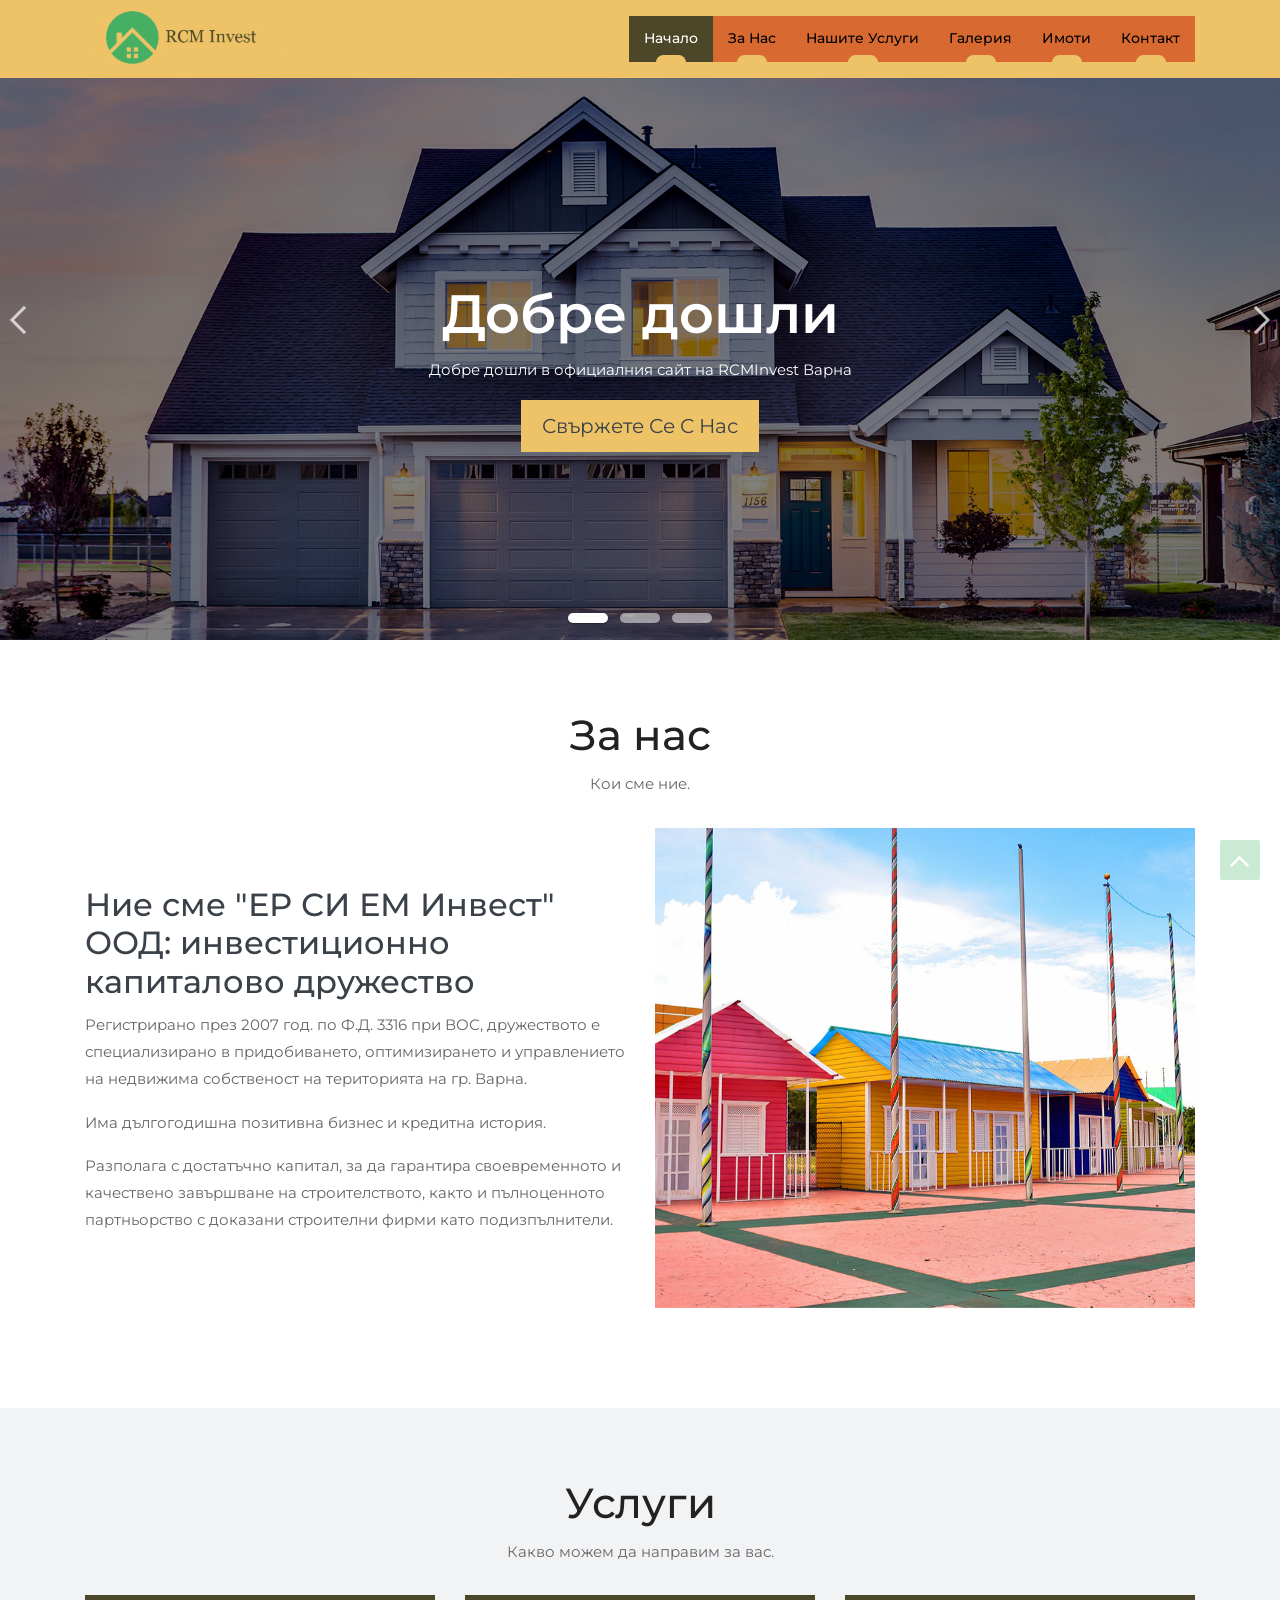
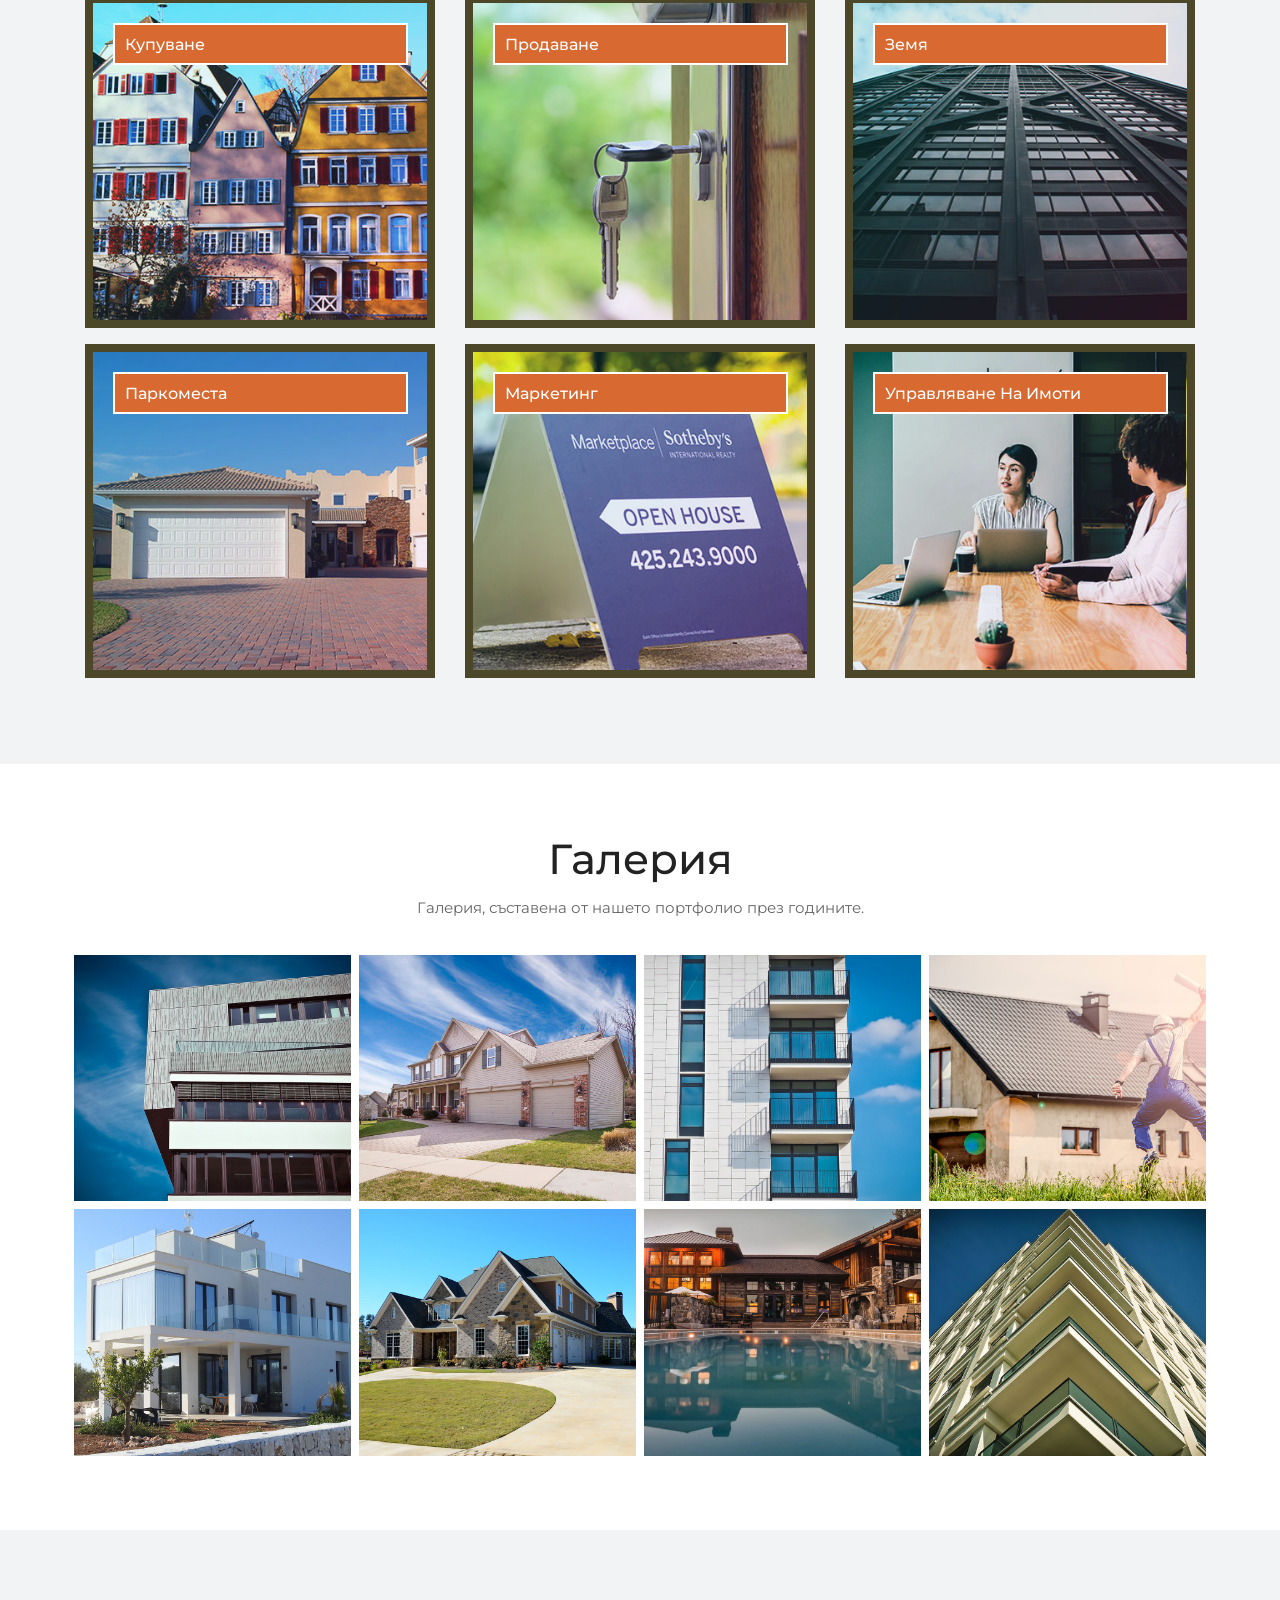
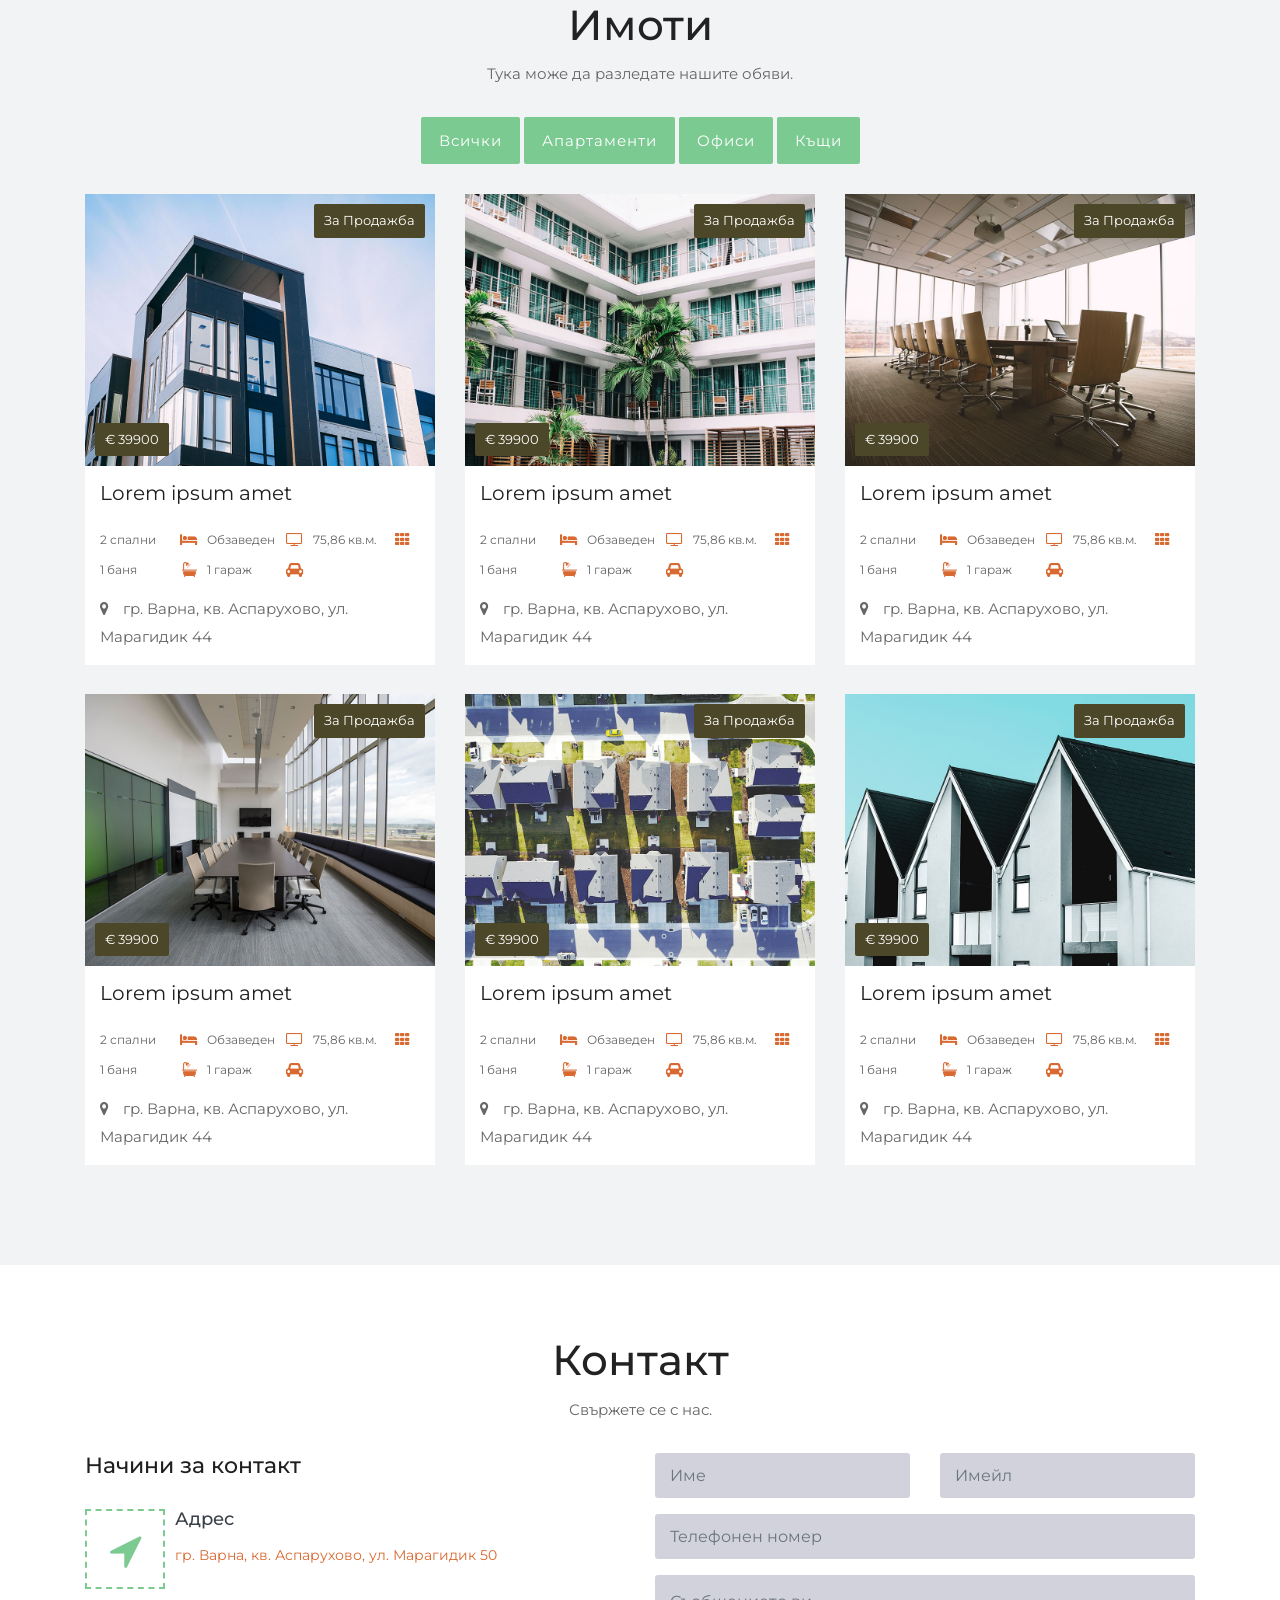
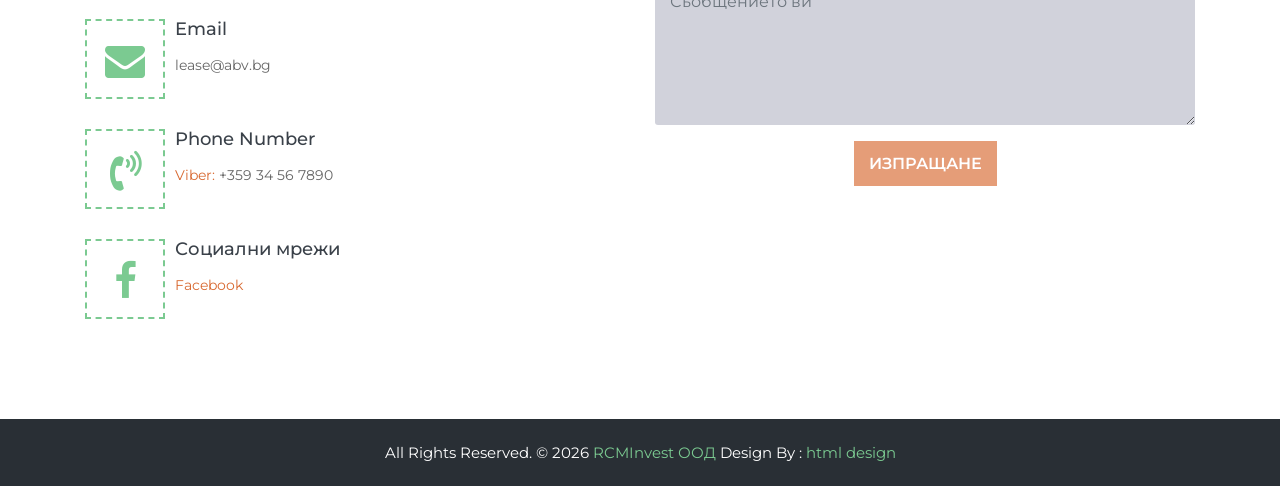
==== commit 3629fa00: "Add files via upload" ====
--- a/index.html
+++ b/index.html
@@ -1,1032 +1,790 @@
-<!doctype html>
-<html lang="en">
-
-<head>
-  <!-- Required Meta Tags -->
-  <meta charset="utf-8">
-  <meta name="viewport" content="width=device-width, initial-scale=1">
-
-  <!-- Document Title, Description, and Author -->
-  <title>Hello - Free Bootstrap 5 Business One Page Template</title>
-  <meta name="description" content="Hello is a Free Bootstrap 5 Business One Page Template.">
-  <meta name="author" content="BootstrapBrain">
-
-  <!-- Favicon and Touch Icons -->
-  <link rel="icon" type="image/png" sizes="512x512" href="./assets/favicon/favicon-512x512.png">
-
-  <!-- Google Fonts Files -->
-  <link rel="preconnect" href="https://fonts.googleapis.com">
-  <link rel="preconnect" href="https://fonts.gstatic.com" crossorigin>
-  <link href="https://fonts.googleapis.com/css2?family=Playfair+Display:ital,wght@0,400;0,500;0,600;0,700;0,800;0,900;1,400;1,500;1,600;1,700;1,800;1,900&amp;family=Roboto+Condensed:ital,wght@0,300;0,400;0,700;1,300;1,400;1,700&amp;display=swap" rel="stylesheet">
-
-  <!-- CSS Files -->
-  <link rel="stylesheet" href="./assets/css/hello-bsb.css">
-
-  <!-- BSB Head -->
-</head>
-
-<body data-bs-spy="scroll" data-bs-target="#bsb-tpl-navbar" data-bs-smooth-scroll="true" tabindex="0">
-
-  <!-- Header -->
-  <header id="header" class="sticky-top bsb-tpl-header-sticky bsb-tpl-header-sticky-animationX">
-
-    <!-- Navbar 1 - Bootstrap Brain Component -->
-    <nav id="scrollspyNav" class="navbar navbar-expand-lg bsb-tpl-bg-alabaster bsb-navbar bsb-navbar-hover bsb-navbar-caret bsb-tpl-navbar-sticky" data-bsb-sticky-target="#header">
-      <div class="container">
-        <a class="navbar-brand" href="index.html">
-          <img src="./assets/img/branding/hello-logo.svg" class="bsb-tpl-logo" alt="">
-        </a>
-        <button class="navbar-toggler border-0" type="button" data-bs-toggle="offcanvas" data-bs-target="#offcanvasNavbar" aria-controls="offcanvasNavbar">
-          <svg xmlns="http://www.w3.org/2000/svg" width="24" height="24" fill="currentColor" class="bi bi-list" viewBox="0 0 16 16">
-            <path fill-rule="evenodd" d="M2.5 12a.5.5 0 0 1 .5-.5h10a.5.5 0 0 1 0 1H3a.5.5 0 0 1-.5-.5zm0-4a.5.5 0 0 1 .5-.5h10a.5.5 0 0 1 0 1H3a.5.5 0 0 1-.5-.5zm0-4a.5.5 0 0 1 .5-.5h10a.5.5 0 0 1 0 1H3a.5.5 0 0 1-.5-.5z" />
-          </svg>
-        </button>
-        <div class="offcanvas offcanvas-end" tabindex="-1" id="offcanvasNavbar" aria-labelledby="offcanvasNavbarLabel">
-          <div class="offcanvas-header">
-            <h5 class="offcanvas-title" id="offcanvasNavbarLabel">Menu</h5>
-            <button type="button" class="btn-close" data-bs-dismiss="offcanvas" aria-label="Close"></button>
-          </div>
-          <div class="offcanvas-body">
-            <ul id="bsb-tpl-navbar" class="navbar-nav justify-content-end flex-grow-1">
-              <li class="nav-item">
-                <a class="nav-link active" href="#scrollspyNav" aria-current="page" data-bs-dismiss="offcanvas" data-bs-target="#offcanvasNavbar">Home</a>
-              </li>
-              <li class="nav-item">
-                <a class="nav-link" href="#scrollspyServices" data-bs-dismiss="offcanvas" data-bs-target="#offcanvasNavbar">Services</a>
-              </li>
-              <li class="nav-item">
-                <a class="nav-link" href="#scrollspyAbout" data-bs-dismiss="offcanvas" data-bs-target="#offcanvasNavbar">About</a>
-              </li>
-              <li class="nav-item">
-                <a class="nav-link" href="#scrollspyTeam" data-bs-dismiss="offcanvas" data-bs-target="#offcanvasNavbar">Team</a>
-              </li>
-              <li class="nav-item">
-                <a class="nav-link" href="#scrollspyPricing" data-bs-dismiss="offcanvas" data-bs-target="#offcanvasNavbar">Pricing</a>
-              </li>
-              <li class="nav-item">
-                <a class="nav-link" href="#scrollspyBlog" data-bs-dismiss="offcanvas" data-bs-target="#offcanvasNavbar">Blog</a>
-              </li>
-              <li class="nav-item">
-                <a class="nav-link" href="#scrollspyContact" data-bs-dismiss="offcanvas" data-bs-target="#offcanvasNavbar">Contact</a>
-              </li>
-            </ul>
-          </div>
-        </div>
-      </div>
-    </nav>
-
-  </header>
-
-  <!-- Hero 3 - Bootstrap Brain Component -->
-  <section id="scrollspyHero" class="bsb-tpl-bg-alabaster pt-3 pb-5 p-lg-0">
-    <div class="container overflow-hidden">
-      <div class="row gy-5 gy-lg-0 align-items-lg-center justify-content-lg-between">
-        <div class="col-12 col-lg-6 order-1 order-lg-0">
-          <h1 class="display-3 fw-bold mb-3">A Digital Agency Specialized in AI and Web 3.0</h1>
-          <p class="fs-4 mb-5">We work in a customized way by devising and handling entirely online projects with long-term partnerships.</p>
-          <div class="d-grid gap-2 d-sm-flex">
-            <button type="button" class="btn btn-primary bsb-btn-3xl">Explore Now</button>
-            <button type="button" class="btn btn-outline-primary bsb-btn-3xl">Free Trial</button>
-          </div>
-        </div>
-        <div class="col-12 col-lg-5 text-center">
-          <div class="position-relative">
-            <div class="bsb-circle border border-4 border-warning position-absolute top-50 start-10 translate-middle z-1"></div>
-            <div class="bsb-circle bg-primary position-absolute top-50 start-50 translate-middle" style="--bsb-cs: 460px;"></div>
-            <div class="bsb-circle border border-4 border-warning position-absolute top-10 end-0 z-1" style="--bsb-cs: 100px;"></div>
-            <img class="img-fluid position-relative z-2" loading="lazy" src="./assets/img/hero/hero-img-1.webp" alt="">
-          </div>
-        </div>
-      </div>
-    </div>
-  </section>
-
-  <!-- Main -->
-  <main id="main">
-
-    <!-- Section - Services -->
-    <!-- Service 6 - Bootstrap Brain Component -->
-    <section id="scrollspyServices" class="bsb-service-6 py-5 py-xl-8 bsb-section-py-xxl-1">
-      <div class="container">
-        <div class="row justify-content-md-center">
-          <div class="col-12 col-md-10 col-lg-8 col-xl-7">
-            <h3 class="fs-6 mb-2 text-secondary text-center text-uppercase">What We Do?</h3>
-            <h2 class="display-5 mb-4 mb-md-5 text-center">We are giving you perfect solutions with our proficient services.</h2>
-            <hr class="w-50 mx-auto mb-5 mb-xl-9 border-dark-subtle">
-          </div>
-        </div>
-      </div>
-
-      <div class="container overflow-hidden">
-        <div class="row gy-4 gy-md-0 gx-xxl-5">
-          <div class="col-12 col-md-4">
-            <div class="card bg-transparent border-primary rounded-0 overflow-hidden">
-              <div class="card-body">
-                <svg xmlns="http://www.w3.org/2000/svg" width="32" height="32" fill="currentColor" class="bi bi-hdd text-primary mb-4" viewBox="0 0 16 16">
-                  <path d="M4.5 11a.5.5 0 1 0 0-1 .5.5 0 0 0 0 1zM3 10.5a.5.5 0 1 1-1 0 .5.5 0 0 1 1 0z" />
-                  <path d="M16 11a2 2 0 0 1-2 2H2a2 2 0 0 1-2-2V9.51c0-.418.105-.83.305-1.197l2.472-4.531A1.5 1.5 0 0 1 4.094 3h7.812a1.5 1.5 0 0 1 1.317.782l2.472 4.53c.2.368.305.78.305 1.198V11zM3.655 4.26 1.592 8.043C1.724 8.014 1.86 8 2 8h12c.14 0 .276.014.408.042L12.345 4.26a.5.5 0 0 0-.439-.26H4.094a.5.5 0 0 0-.44.26zM1 10v1a1 1 0 0 0 1 1h12a1 1 0 0 0 1-1v-1a1 1 0 0 0-1-1H2a1 1 0 0 0-1 1z" />
-                </svg>
-                <h3 class="h2 mb-4">Machine Vision</h3>
-                <p class="mb-4 text-secondary">Our machine vision solutions can help businesses to automate tasks, improve quality control, and make better decisions. This can help businesses to save time and money, and improve their efficiency.</p>
-                <a href="#!" class="fw-bold text-decoration-none link-primary">
-                  Learn More
-                  <svg xmlns="http://www.w3.org/2000/svg" width="16" height="16" fill="currentColor" class="bi bi-arrow-right-short" viewBox="0 0 16 16">
-                    <path fill-rule="evenodd" d="M4 8a.5.5 0 0 1 .5-.5h5.793L8.146 5.354a.5.5 0 1 1 .708-.708l3 3a.5.5 0 0 1 0 .708l-3 3a.5.5 0 0 1-.708-.708L10.293 8.5H4.5A.5.5 0 0 1 4 8z" />
-                  </svg>
-                </a>
-                <div class="bsb-circle bg-accent border border-4 border-accent position-absolute top-100 start-100 translate-middle"></div>
-              </div>
-            </div>
-          </div>
-          <div class="col-12 col-md-4">
-            <div class="card bg-transparent border-primary rounded-0 overflow-hidden">
-              <div class="card-body">
-                <svg xmlns="http://www.w3.org/2000/svg" width="32" height="32" fill="currentColor" class="bi bi-filetype-ai text-primary mb-4" viewBox="0 0 16 16">
-                  <path fill-rule="evenodd" d="M14 4.5V14a2 2 0 0 1-2 2H6v-1h6a1 1 0 0 0 1-1V4.5h-2A1.5 1.5 0 0 1 9.5 3V1H4a1 1 0 0 0-1 1v9H2V2a2 2 0 0 1 2-2h5.5L14 4.5ZM1.113 14.82.8 15.85H0l1.342-3.999h.926l1.336 3.999h-.841l-.314-1.028H1.113Zm1.178-.588-.49-1.617h-.034l-.49 1.617h1.014Zm2.425-2.382v3.999h-.791V11.85h.79Z" />
-                </svg>
-                <h3 class="h2 mb-4">AI Analysis</h3>
-                <p class="mb-4 text-secondary">Our AI solutions can help businesses to improve their efficiency, productivity, and profitability. For example, AI can be used to automate tasks, improve customer service, and make better business decisions.</p>
-                <a href="#!" class="fw-bold text-decoration-none link-primary">
-                  Learn More
-                  <svg xmlns="http://www.w3.org/2000/svg" width="16" height="16" fill="currentColor" class="bi bi-arrow-right-short" viewBox="0 0 16 16">
-                    <path fill-rule="evenodd" d="M4 8a.5.5 0 0 1 .5-.5h5.793L8.146 5.354a.5.5 0 1 1 .708-.708l3 3a.5.5 0 0 1 0 .708l-3 3a.5.5 0 0 1-.708-.708L10.293 8.5H4.5A.5.5 0 0 1 4 8z" />
-                  </svg>
-                </a>
-                <div class="bsb-circle bg-accent border border-4 border-accent position-absolute top-100 start-100 translate-middle"></div>
-              </div>
-            </div>
-          </div>
-          <div class="col-12 col-md-4">
-            <div class="card bg-transparent border-primary rounded-0 overflow-hidden">
-              <div class="card-body">
-                <svg xmlns="http://www.w3.org/2000/svg" width="32" height="32" fill="currentColor" class="bi bi-diagram-3 text-primary mb-4" viewBox="0 0 16 16">
-                  <path fill-rule="evenodd" d="M6 3.5A1.5 1.5 0 0 1 7.5 2h1A1.5 1.5 0 0 1 10 3.5v1A1.5 1.5 0 0 1 8.5 6v1H14a.5.5 0 0 1 .5.5v1a.5.5 0 0 1-1 0V8h-5v.5a.5.5 0 0 1-1 0V8h-5v.5a.5.5 0 0 1-1 0v-1A.5.5 0 0 1 2 7h5.5V6A1.5 1.5 0 0 1 6 4.5v-1zM8.5 5a.5.5 0 0 0 .5-.5v-1a.5.5 0 0 0-.5-.5h-1a.5.5 0 0 0-.5.5v1a.5.5 0 0 0 .5.5h1zM0 11.5A1.5 1.5 0 0 1 1.5 10h1A1.5 1.5 0 0 1 4 11.5v1A1.5 1.5 0 0 1 2.5 14h-1A1.5 1.5 0 0 1 0 12.5v-1zm1.5-.5a.5.5 0 0 0-.5.5v1a.5.5 0 0 0 .5.5h1a.5.5 0 0 0 .5-.5v-1a.5.5 0 0 0-.5-.5h-1zm4.5.5A1.5 1.5 0 0 1 7.5 10h1a1.5 1.5 0 0 1 1.5 1.5v1A1.5 1.5 0 0 1 8.5 14h-1A1.5 1.5 0 0 1 6 12.5v-1zm1.5-.5a.5.5 0 0 0-.5.5v1a.5.5 0 0 0 .5.5h1a.5.5 0 0 0 .5-.5v-1a.5.5 0 0 0-.5-.5h-1zm4.5.5a1.5 1.5 0 0 1 1.5-1.5h1a1.5 1.5 0 0 1 1.5 1.5v1a1.5 1.5 0 0 1-1.5 1.5h-1a1.5 1.5 0 0 1-1.5-1.5v-1zm1.5-.5a.5.5 0 0 0-.5.5v1a.5.5 0 0 0 .5.5h1a.5.5 0 0 0 .5-.5v-1a.5.5 0 0 0-.5-.5h-1z" />
-                </svg>
-                <h3 class="h2 mb-4">Robotic Process</h3>
-                <p class="mb-4 text-secondary">Our robotic process automation (RPA) solutions can help businesses to automate repetitive tasks. This can help businesses to save time and money, and improve their efficiency.</p>
-                <a href="#!" class="fw-bold text-decoration-none link-primary">
-                  Learn More
-                  <svg xmlns="http://www.w3.org/2000/svg" width="16" height="16" fill="currentColor" class="bi bi-arrow-right-short" viewBox="0 0 16 16">
-                    <path fill-rule="evenodd" d="M4 8a.5.5 0 0 1 .5-.5h5.793L8.146 5.354a.5.5 0 1 1 .708-.708l3 3a.5.5 0 0 1 0 .708l-3 3a.5.5 0 0 1-.708-.708L10.293 8.5H4.5A.5.5 0 0 1 4 8z" />
-                  </svg>
-                </a>
-                <div class="bsb-circle bg-accent border border-4 border-accent position-absolute top-100 start-100 translate-middle"></div>
-              </div>
-            </div>
-          </div>
-        </div>
-      </div>
-    </section>
-
-    <!-- Call To Action 2 - Bootstrap Brain Component -->
-    <section class="bsb-cta-2">
-      <div class="container">
-        <div class="card border-0 rounded-3 overflow-hidden text-center bsb-overlay bsb-section-mb-n1" style="background-image: url('./assets/img/cta/cta-img-1.jpg'); --bsb-overlay-opacity: .9; --bsb-overlay-bg-color:var(--bs-primary-rgb);">
-          <div class="card-body">
-            <div class="row align-items-center justify-content-center">
-              <div class="col-12 col-md-10 col-xl-8 col-xxl-7">
-                <h2 class="fs-6 mb-4 text-white text-uppercase">Our Services & Expertise</h2>
-                <h3 class="display-4 text-white mb-5">We are a design agency studio delivering custom creative & unique websites.</h3>
-                <a href="#!" class="btn btn-accent bsb-btn-3xl rounded mb-0 text-nowrap">Get Started</a>
-              </div>
-            </div>
-          </div>
-        </div>
-      </div>
-    </section>
-
-    <!-- Fact 2 - Bootstrap Brain Component -->
-    <section class="bsb-tpl-bg-alabaster py-5 py-xl-8 bsb-section-py-xxl-1">
-      <div class="container bsb-section-mt-1">
-        <div class="row gy-3 gy-md-5 gy-lg-0">
-          <div class="col-12 col-lg-5">
-            <h2 class="display-5 mb-3 mb-xl-4">Our Achievements</h2>
-            <p class="lead mb-4 mb-xl-5">We're one of the finest web design agencies that team up with startups, agencies, and founders to design digital products and websites.</p>
-            <a href="#!" class="btn bsb-btn-3xl btn-primary">More Details</a>
-          </div>
-          <div class="col-12 col-lg-7">
-            <div class="row justify-content-xl-end">
-              <div class="col-12 col-xl-11">
-                <div class="row gy-3 gy-md-4">
-                  <div class="col-12 col-sm-6">
-                    <div class="card border-0 border-bottom border-primary shadow-sm overflow-hidden">
-                      <div class="card-body text-center p-4 p-xxl-5">
-                        <h3 class="display-1 mb-2 bsb-tpl-font">60</h3>
-                        <p class="fs-5 mb-0 text-secondary position-relative z-1">Finished Projects</p>
-                        <div class="bsb-circle bg-accent border border-4 border-accent position-absolute top-100 start-100 translate-middle"></div>
-                      </div>
-                    </div>
-                  </div>
-                  <div class="col-12 col-sm-6">
-                    <div class="card border-0 border-bottom border-primary shadow-sm overflow-hidden">
-                      <div class="card-body text-center p-4 p-xxl-5">
-                        <h3 class="display-1 mb-2 bsb-tpl-font">33k+</h3>
-                        <p class="fs-5 mb-0 text-secondary position-relative z-1">Issues Solved</p>
-                        <div class="bsb-circle bg-accent border border-4 border-accent position-absolute top-100 start-100 translate-middle"></div>
-                      </div>
-                    </div>
-                  </div>
-                  <div class="col-12 col-sm-6">
-                    <div class="card border-0 border-bottom border-primary shadow-sm overflow-hidden">
-                      <div class="card-body text-center p-4 p-xxl-5">
-                        <h3 class="display-1 mb-2 bsb-tpl-font">50k+</h3>
-                        <p class="fs-5 mb-0 text-secondary position-relative z-1">Happy Customers</p>
-                        <div class="bsb-circle bg-accent border border-4 border-accent position-absolute top-100 start-100 translate-middle"></div>
-                      </div>
-                    </div>
-                  </div>
-                  <div class="col-12 col-sm-6">
-                    <div class="card border-0 border-bottom border-primary shadow-sm overflow-hidden">
-                      <div class="card-body text-center p-4 p-xxl-5">
-                        <h3 class="display-1 mb-2 bsb-tpl-font">48</h3>
-                        <p class="fs-5 mb-0 text-secondary position-relative z-1">Awwwards Winning</p>
-                        <div class="bsb-circle bg-accent border border-4 border-accent position-absolute top-100 start-100 translate-middle"></div>
-                      </div>
-                    </div>
-                  </div>
-                </div>
-              </div>
-            </div>
-          </div>
-        </div>
-      </div>
-    </section>
-
-    <!-- Section - About -->
-    <!-- Process 1 - Bootstrap Brain Component -->
-    <section id="scrollspyAbout" class="py-5 py-xl-8 bsb-section-py-xxl-1">
-      <div class="container">
-        <div class="row justify-content-md-center">
-          <div class="col-12 col-md-10 col-lg-8 col-xl-7">
-            <h3 class="fs-6 mb-2 text-secondary text-center text-uppercase">Our Design Process</h3>
-            <h2 class="display-5 mb-4 mb-md-5 text-center">Our design approach is very organized to ensure satisfaction for our esteemed clients.</h2>
-            <hr class="w-50 mx-auto mb-5 mb-xl-9 border-dark-subtle">
-          </div>
-        </div>
-      </div>
-
-      <div class="container">
-        <div class="row gy-5 gy-lg-0 align-items-lg-center">
-          <div class="col-12 col-lg-6">
-            <img class="img-fluid rounded" loading="lazy" src="./assets/img/process/process-img-1.webp" alt="">
-          </div>
-          <div class="col-12 col-lg-6">
-            <div class="row justify-content-xl-end">
-              <div class="col-12 col-xl-11">
-                <div class="d-flex mb-4">
-                  <div>
-                    <span class="btn btn-primary bsb-btn-circle bsb-btn-circle-lg pe-none me-4 bsb-tpl-font fs-5">1</span>
-                  </div>
-                  <div>
-                    <h4 class="h2 mb-4">Planning</h4>
-                    <p class="mb-0 text-secondary">Get to know your users and their needs better through surveys, interviews, usability testing, and other methods.</p>
-                  </div>
-                </div>
-                <div class="d-flex mb-4">
-                  <div>
-                    <span class="btn btn-primary bsb-btn-circle bsb-btn-circle-lg pe-none me-4 bsb-tpl-font fs-5">2</span>
-                  </div>
-                  <div>
-                    <h4 class="h2 mb-4">Launch</h4>
-                    <p class="mb-0 text-secondary">This involves creating wireframes, mockups, and prototypes to test out your ideas and get feedback from users.</p>
-                  </div>
-                </div>
-                <div class="d-flex mb-0">
-                  <div>
-                    <span class="btn btn-primary bsb-btn-circle bsb-btn-circle-lg pe-none me-4 bsb-tpl-font fs-5">3</span>
-                  </div>
-                  <div>
-                    <h4 class="h2 mb-4">Finalize Product</h4>
-                    <p class="mb-0 text-secondary">Once your product is launched, it's important to gather feedback from users to learn what they like and dislike about it.</p>
-                  </div>
-                </div>
-              </div>
-            </div>
-          </div>
-        </div>
-      </div>
-    </section>
-
-    <!-- Testimonial 2 - Bootstrap Brain Component -->
-    <section class="bsb-tpl-bg-alabaster py-5 py-xl-8 bsb-section-py-xxl-1">
-      <div class="container">
-        <div class="row gy-5 gy-lg-0">
-          <div class="col-12 col-lg-4">
-            <h2 class="display-5 mb-3 mb-xl-4">Our Clients</h2>
-            <p class="lead mb-4 mb-xl-5">We believe in client satisfaction. Here are some testimonials by our worthy clients.</p>
-            <a href="#!" class="btn bsb-btn-2xl btn-primary">More Testimonials</a>
-          </div>
-          <div class="col-12 col-lg-8">
-            <div class="row justify-content-xl-end">
-              <div class="col-12 col-xl-11">
-                <div class="row gy-4">
-                  <div class="col-12 col-md-6">
-                    <div class="card border-0 border-bottom border-primary shadow-sm overflow-hidden">
-                      <div class="card-body p-4 p-xxl-5">
-                        <figure>
-                          <img class="img-fluid rounded rounded-circle mb-4 border border-5" loading="lazy" src="./assets/img/testimonial/testimonial-img-1.jpg" alt="Luna John">
-                          <figcaption>
-                            <blockquote class="bsb-blockquote-icon mb-4">We were so impressed with the work they did for us. They were able to take our vision and turn it into a reality, and they did it all on time and within budget. We would highly recommend them to anyone looking for a reliable and professional partner.</blockquote>
-                            <h4 class="mb-2">Luna John</h4>
-                            <h5 class="fs-6 text-secondary mb-0">UX Designer</h5>
-                          </figcaption>
-                        </figure>
-                        <div class="bsb-circle bg-accent border border-4 border-accent position-absolute top-100 start-100 translate-middle"></div>
-                      </div>
-                    </div>
-                  </div>
-                  <div class="col-12 col-md-6">
-                    <div class="card border-0 border-bottom border-primary shadow-sm overflow-hidden">
-                      <div class="card-body p-4 p-xxl-5">
-                        <figure>
-                          <img class="img-fluid rounded rounded-circle mb-4 border border-5" loading="lazy" src="./assets/img/testimonial/testimonial-img-2.jpg" alt="Mark Smith">
-                          <figcaption>
-                            <blockquote class="bsb-blockquote-icon mb-4">We were looking for a company that could help us develop a new website that was both visually appealing and user-friendly. We are so happy with the results, and we would highly recommend them to anyone looking for a new website.</blockquote>
-                            <h4 class="mb-2">Mark Smith</h4>
-                            <h5 class="fs-6 text-secondary mb-0">Marketing Specialist</h5>
-                          </figcaption>
-                        </figure>
-                        <div class="bsb-circle bg-accent border border-4 border-accent position-absolute top-100 start-100 translate-middle"></div>
-                      </div>
-                    </div>
-                  </div>
-                  <div class="col-12 col-md-6">
-                    <div class="card border-0 border-bottom border-primary shadow-sm overflow-hidden">
-                      <div class="card-body p-4 p-xxl-5">
-                        <figure>
-                          <img class="img-fluid rounded rounded-circle mb-4 border border-5" loading="lazy" src="./assets/img/testimonial/testimonial-img-3.jpg" alt="Michael Wilson">
-                          <figcaption>
-                            <blockquote class="bsb-blockquote-icon mb-4">We were struggling to manage our finances effectively. We needed help developing a financial plan. They create a financial plan that worked for us, and they showed us how to track our spending more effectively. We are so grateful for the help.</blockquote>
-                            <h4 class="mb-2">Michael Wilson</h4>
-                            <h5 class="fs-6 text-secondary mb-0">SEO Expert</h5>
-                          </figcaption>
-                        </figure>
-                        <div class="bsb-circle bg-accent border border-4 border-accent position-absolute top-100 start-100 translate-middle"></div>
-                      </div>
-                    </div>
-                  </div>
-                  <div class="col-12 col-md-6">
-                    <div class="card border-0 border-bottom border-primary shadow-sm overflow-hidden">
-                      <div class="card-body p-4 p-xxl-5">
-                        <figure>
-                          <img class="img-fluid rounded rounded-circle mb-4 border border-5" loading="lazy" src="./assets/img/testimonial/testimonial-img-4.jpg" alt="Luke Reeves">
-                          <figcaption>
-                            <blockquote class="bsb-blockquote-icon mb-4">We were looking for a company that could help us with our branding. We needed a website and marketing materials. They were able to create a brand identity that we loved. They worked with us to develop a logo that represented our company.</blockquote>
-                            <h4 class="mb-2">Luke Reeves</h4>
-                            <h5 class="fs-6 text-secondary mb-0">Sales Manager</h5>
-                          </figcaption>
-                        </figure>
-                        <div class="bsb-circle bg-accent border border-4 border-accent position-absolute top-100 start-100 translate-middle"></div>
-                      </div>
-                    </div>
-                  </div>
-                </div>
-              </div>
-            </div>
-          </div>
-        </div>
-      </div>
-    </section>
-
-    <!-- Section - Team -->
-    <!-- Team 1 - Bootstrap Brain Component -->
-    <section id="scrollspyTeam" class="py-5 py-xl-8 bsb-section-py-xxl-1">
-      <div class="container">
-        <div class="row justify-content-md-center">
-          <div class="col-12 col-md-10 col-lg-8 col-xl-7 col-xxl-6">
-            <h3 class="fs-6 mb-2 text-secondary text-center text-uppercase">Our Team</h3>
-            <h2 class="display-5 mb-4 mb-md-5 text-center">We are a group of innovative, experienced, and proficient teams.</h2>
-            <hr class="w-50 mx-auto mb-5 mb-xl-9 border-dark-subtle">
-          </div>
-        </div>
-      </div>
-
-      <div class="container overflow-hidden">
-        <div class="row gy-4 gy-lg-0 gx-xxl-5">
-          <div class="col-12 col-md-6 col-lg-3">
-            <div class="card border-0 border-bottom border-primary shadow-sm overflow-hidden">
-              <div class="card-body p-0">
-                <figure class="m-0 p-0">
-                  <img class="img-fluid" loading="lazy" src="./assets/img/team/team-img-1.jpg" alt="">
-                  <figcaption class="m-0 p-4">
-                    <h4 class="mb-1">Flora Nyra</h4>
-                    <p class="text-secondary mb-0">Product Manager</p>
-                  </figcaption>
-                </figure>
-              </div>
-            </div>
-          </div>
-          <div class="col-12 col-md-6 col-lg-3">
-            <div class="card border-0 border-bottom border-primary shadow-sm overflow-hidden">
-              <div class="card-body p-0">
-                <figure class="m-0 p-0">
-                  <img class="img-fluid" loading="lazy" src="./assets/img/team/team-img-2.jpg" alt="">
-                  <figcaption class="m-0 p-4">
-                    <h4 class="mb-1">Evander Mac</h4>
-                    <p class="text-secondary mb-0">Art Director</p>
-                  </figcaption>
-                </figure>
-              </div>
-            </div>
-          </div>
-          <div class="col-12 col-md-6 col-lg-3">
-            <div class="card border-0 border-bottom border-primary shadow-sm overflow-hidden">
-              <div class="card-body p-0">
-                <figure class="m-0 p-0">
-                  <img class="img-fluid" loading="lazy" src="./assets/img/team/team-img-3.jpg" alt="">
-                  <figcaption class="m-0 p-4">
-                    <h4 class="mb-1">Taytum Elia</h4>
-                    <p class="text-secondary mb-0">Investment Planner</p>
-                  </figcaption>
-                </figure>
-              </div>
-            </div>
-          </div>
-          <div class="col-12 col-md-6 col-lg-3">
-            <div class="card border-0 border-bottom border-primary shadow-sm overflow-hidden">
-              <div class="card-body p-0">
-                <figure class="m-0 p-0">
-                  <img class="img-fluid" loading="lazy" src="./assets/img/team/team-img-4.jpg" alt="">
-                  <figcaption class="m-0 p-4">
-                    <h4 class="mb-1">Wylder Elio</h4>
-                    <p class="text-secondary mb-0">Financial Analyst</p>
-                  </figcaption>
-                </figure>
-              </div>
-            </div>
-          </div>
-        </div>
-      </div>
-    </section>
-
-    <!-- Section - Pricing -->
-    <!-- Pricing 1 - Bootstrap Brain Component -->
-    <section id="scrollspyPricing" class="bsb-pricing-1 bsb-tpl-bg-alabaster py-5 py-xl-8 bsb-section-py-xxl-1">
-      <div class="container">
-        <div class="row gy-5 gy-lg-0">
-          <div class="col-12 col-lg-4">
-            <h2 class="display-5 mb-3 mb-xl-4">Our Pricing</h2>
-            <p class="lead mb-4 mb-xl-5">Explore our flexible pricing to find an excellent fit to run your business.</p>
-            <a href="#!" class="btn bsb-btn-2xl btn-primary">More Plans</a>
-          </div>
-          <div class="col-12 col-lg-8">
-            <div class="row justify-content-xl-end">
-              <div class="col-12 col-xl-11">
-                <div class="row gy-4 gy-md-0 gx-xxl-5">
-                  <div class="col-12 col-md-6">
-                    <div class="card border-0 border-bottom border-primary shadow-sm">
-                      <div class="card-body p-4 p-xxl-5">
-                        <h2 class="h4 mb-2">Starter</h2>
-                        <h4 class="display-1 text-primary mb-0 bsb-tpl-font">$45</h4>
-                        <p class="text-secondary mb-4">USD / Month</p>
-                        <ul class="list-group list-group-flush mb-4">
-                          <li class="list-group-item">
-                            <svg xmlns="http://www.w3.org/2000/svg" width="24" height="24" fill="currentColor" class="bi bi-check" viewBox="0 0 16 16">
-                              <path d="M10.97 4.97a.75.75 0 0 1 1.07 1.05l-3.99 4.99a.75.75 0 0 1-1.08.02L4.324 8.384a.75.75 0 1 1 1.06-1.06l2.094 2.093 3.473-4.425a.267.267 0 0 1 .02-.022z" />
-                            </svg>
-                            <span><strong>5</strong> Bootstrap Install</span>
-                          </li>
-                          <li class="list-group-item">
-                            <svg xmlns="http://www.w3.org/2000/svg" width="24" height="24" fill="currentColor" class="bi bi-check" viewBox="0 0 16 16">
-                              <path d="M10.97 4.97a.75.75 0 0 1 1.07 1.05l-3.99 4.99a.75.75 0 0 1-1.08.02L4.324 8.384a.75.75 0 1 1 1.06-1.06l2.094 2.093 3.473-4.425a.267.267 0 0 1 .02-.022z" />
-                            </svg>
-                            <span><strong>100,000</strong> Visits</span>
-                          </li>
-                          <li class="list-group-item">
-                            <svg xmlns="http://www.w3.org/2000/svg" width="24" height="24" fill="currentColor" class="bi bi-check" viewBox="0 0 16 16">
-                              <path d="M10.97 4.97a.75.75 0 0 1 1.07 1.05l-3.99 4.99a.75.75 0 0 1-1.08.02L4.324 8.384a.75.75 0 1 1 1.06-1.06l2.094 2.093 3.473-4.425a.267.267 0 0 1 .02-.022z" />
-                            </svg>
-                            <span><strong>30 GB</strong> Disk Space</span>
-                          </li>
-                          <li class="list-group-item">
-                            <svg xmlns="http://www.w3.org/2000/svg" width="24" height="24" fill="currentColor" class="bi bi-x text-danger" viewBox="0 0 16 16">
-                              <path d="M4.646 4.646a.5.5 0 0 1 .708 0L8 7.293l2.646-2.647a.5.5 0 0 1 .708.708L8.707 8l2.647 2.646a.5.5 0 0 1-.708.708L8 8.707l-2.646 2.647a.5.5 0 0 1-.708-.708L7.293 8 4.646 5.354a.5.5 0 0 1 0-.708z" />
-                            </svg>
-                            <span>Free <strong>SSL and CDN</strong></span>
-                          </li>
-                          <li class="list-group-item">
-                            <svg xmlns="http://www.w3.org/2000/svg" width="24" height="24" fill="currentColor" class="bi bi-x text-danger" viewBox="0 0 16 16">
-                              <path d="M4.646 4.646a.5.5 0 0 1 .708 0L8 7.293l2.646-2.647a.5.5 0 0 1 .708.708L8.707 8l2.647 2.646a.5.5 0 0 1-.708.708L8 8.707l-2.646 2.647a.5.5 0 0 1-.708-.708L7.293 8 4.646 5.354a.5.5 0 0 1 0-.708z" />
-                            </svg>
-                            <span>Free <strong>Support</strong></span>
-                          </li>
-                        </ul>
-                        <a href="#!" class="btn bsb-btn-xl btn-accent rounded-pill">Choose Plan</a>
-                      </div>
-                    </div>
-                  </div>
-                  <div class="col-12 col-md-6">
-                    <div class="card border-0 border-bottom border-primary shadow-lg pt-md-4 pb-md-4 bsb-pricing-popular">
-                      <div class="card-body p-4 p-xxl-5">
-                        <h2 class="h4 mb-2">Pro</h2>
-                        <h4 class="display-1 text-primary mb-0 bsb-tpl-font">$149</h4>
-                        <p class="text-secondary mb-4">USD / Month</p>
-                        <ul class="list-group list-group-flush mb-4">
-                          <li class="list-group-item">
-                            <svg xmlns="http://www.w3.org/2000/svg" width="24" height="24" fill="currentColor" class="bi bi-check" viewBox="0 0 16 16">
-                              <path d="M10.97 4.97a.75.75 0 0 1 1.07 1.05l-3.99 4.99a.75.75 0 0 1-1.08.02L4.324 8.384a.75.75 0 1 1 1.06-1.06l2.094 2.093 3.473-4.425a.267.267 0 0 1 .02-.022z" />
-                            </svg>
-                            <span><strong>20</strong> Bootstrap Install</span>
-                          </li>
-                          <li class="list-group-item">
-                            <svg xmlns="http://www.w3.org/2000/svg" width="24" height="24" fill="currentColor" class="bi bi-check" viewBox="0 0 16 16">
-                              <path d="M10.97 4.97a.75.75 0 0 1 1.07 1.05l-3.99 4.99a.75.75 0 0 1-1.08.02L4.324 8.384a.75.75 0 1 1 1.06-1.06l2.094 2.093 3.473-4.425a.267.267 0 0 1 .02-.022z" />
-                            </svg>
-                            <span><strong>400,000</strong> Visits</span>
-                          </li>
-                          <li class="list-group-item">
-                            <svg xmlns="http://www.w3.org/2000/svg" width="24" height="24" fill="currentColor" class="bi bi-check" viewBox="0 0 16 16">
-                              <path d="M10.97 4.97a.75.75 0 0 1 1.07 1.05l-3.99 4.99a.75.75 0 0 1-1.08.02L4.324 8.384a.75.75 0 1 1 1.06-1.06l2.094 2.093 3.473-4.425a.267.267 0 0 1 .02-.022z" />
-                            </svg>
-                            <span><strong>50 GB</strong> Disk Space</span>
-                          </li>
-                          <li class="list-group-item">
-                            <svg xmlns="http://www.w3.org/2000/svg" width="24" height="24" fill="currentColor" class="bi bi-check" viewBox="0 0 16 16">
-                              <path d="M10.97 4.97a.75.75 0 0 1 1.07 1.05l-3.99 4.99a.75.75 0 0 1-1.08.02L4.324 8.384a.75.75 0 1 1 1.06-1.06l2.094 2.093 3.473-4.425a.267.267 0 0 1 .02-.022z" />
-                            </svg>
-                            <span>Free <strong>SSL and CDN</strong></span>
-                          </li>
-                          <li class="list-group-item">
-                            <svg xmlns="http://www.w3.org/2000/svg" width="24" height="24" fill="currentColor" class="bi bi-check" viewBox="0 0 16 16">
-                              <path d="M10.97 4.97a.75.75 0 0 1 1.07 1.05l-3.99 4.99a.75.75 0 0 1-1.08.02L4.324 8.384a.75.75 0 1 1 1.06-1.06l2.094 2.093 3.473-4.425a.267.267 0 0 1 .02-.022z" />
-                            </svg>
-                            <span>Free <strong>Support</strong></span>
-                          </li>
-                        </ul>
-                        <a href="#!" class="btn bsb-btn-xl btn-accent rounded-pill">Choose Plan</a>
-                      </div>
-                    </div>
-                  </div>
-                </div>
-              </div>
-            </div>
-          </div>
-        </div>
-      </div>
-    </section>
-
-    <!-- Section - Blog -->
-    <!-- Blog 2 - Bootstrap Brain Component -->
-    <section id="scrollspyBlog" class="py-5 py-xl-8 bsb-section-py-xxl-1">
-      <div class="container">
-        <div class="row justify-content-md-center">
-          <div class="col-12 col-md-10 col-lg-8 col-xl-7 col-xxl-6">
-            <h3 class="fs-6 mb-2 text-secondary text-center text-uppercase">Our Blog</h3>
-            <h2 class="display-5 mb-4 mb-md-5 text-center">Stay tuned and updated by the latest updates from our blog.</h2>
-            <hr class="w-50 mx-auto mb-5 mb-xl-9 border-dark-subtle">
-          </div>
-        </div>
-      </div>
-
-      <div class="container overflow-hidden">
-        <div class="row gy-3 gy-lg-0 gx-xxl-5">
-          <div class="col-12 col-lg-4">
-            <article>
-              <figure class="rounded overflow-hidden mb-3 bsb-overlay-hover">
-                <a href="#!">
-                  <img class="img-fluid bsb-scale bsb-hover-scale-up" loading="lazy" src="./assets/img/blog/blog-image-1.jpg" alt="Business">
-                </a>
-                <figcaption>
-                  <svg xmlns="http://www.w3.org/2000/svg" width="32" height="32" fill="currentColor" class="bi bi-eye text-white bsb-hover-fadeInLeft" viewBox="0 0 16 16">
-                    <path d="M16 8s-3-5.5-8-5.5S0 8 0 8s3 5.5 8 5.5S16 8 16 8zM1.173 8a13.133 13.133 0 0 1 1.66-2.043C4.12 4.668 5.88 3.5 8 3.5c2.12 0 3.879 1.168 5.168 2.457A13.133 13.133 0 0 1 14.828 8c-.058.087-.122.183-.195.288-.335.48-.83 1.12-1.465 1.755C11.879 11.332 10.119 12.5 8 12.5c-2.12 0-3.879-1.168-5.168-2.457A13.134 13.134 0 0 1 1.172 8z" />
-                    <path d="M8 5.5a2.5 2.5 0 1 0 0 5 2.5 2.5 0 0 0 0-5zM4.5 8a3.5 3.5 0 1 1 7 0 3.5 3.5 0 0 1-7 0z" />
-                  </svg>
-                  <h4 class="h6 text-white bsb-hover-fadeInRight mt-2">Read More</h4>
-                </figcaption>
-              </figure>
-              <div class="entry-header mb-3">
-                <ul class="entry-meta list-unstyled d-flex mb-2">
-                  <li>
-                    <a class="link-primary text-decoration-none" href="#!">Business</a>
-                  </li>
-                </ul>
-                <h2 class="entry-title h4 mb-0">
-                  <a class="link-dark text-decoration-none" href="#!">How to Improve Your Project Management Skills</a>
-                </h2>
-              </div>
-              <div class="entry-footer">
-                <ul class="entry-meta list-unstyled d-flex align-items-center mb-0">
-                  <li>
-                    <a class="fs-7 link-secondary text-decoration-none d-flex align-items-center" href="#!">
-                      <svg xmlns="http://www.w3.org/2000/svg" width="14" height="14" fill="currentColor" class="bi bi-calendar3" viewBox="0 0 16 16">
-                        <path d="M14 0H2a2 2 0 0 0-2 2v12a2 2 0 0 0 2 2h12a2 2 0 0 0 2-2V2a2 2 0 0 0-2-2zM1 3.857C1 3.384 1.448 3 2 3h12c.552 0 1 .384 1 .857v10.286c0 .473-.448.857-1 .857H2c-.552 0-1-.384-1-.857V3.857z" />
-                        <path d="M6.5 7a1 1 0 1 0 0-2 1 1 0 0 0 0 2zm3 0a1 1 0 1 0 0-2 1 1 0 0 0 0 2zm3 0a1 1 0 1 0 0-2 1 1 0 0 0 0 2zm-9 3a1 1 0 1 0 0-2 1 1 0 0 0 0 2zm3 0a1 1 0 1 0 0-2 1 1 0 0 0 0 2zm3 0a1 1 0 1 0 0-2 1 1 0 0 0 0 2zm3 0a1 1 0 1 0 0-2 1 1 0 0 0 0 2zm-9 3a1 1 0 1 0 0-2 1 1 0 0 0 0 2zm3 0a1 1 0 1 0 0-2 1 1 0 0 0 0 2zm3 0a1 1 0 1 0 0-2 1 1 0 0 0 0 2z" />
-                      </svg>
-                      <span class="ms-2 fs-7">7 Feb 2023</span>
-                    </a>
-                  </li>
-                  <li>
-                    <span class="px-3">&bull;</span>
-                  </li>
-                  <li>
-                    <a class="link-secondary text-decoration-none d-flex align-items-center" href="#!">
-                      <svg xmlns="http://www.w3.org/2000/svg" width="14" height="14" fill="currentColor" class="bi bi-chat-dots" viewBox="0 0 16 16">
-                        <path d="M5 8a1 1 0 1 1-2 0 1 1 0 0 1 2 0zm4 0a1 1 0 1 1-2 0 1 1 0 0 1 2 0zm3 1a1 1 0 1 0 0-2 1 1 0 0 0 0 2z" />
-                        <path d="m2.165 15.803.02-.004c1.83-.363 2.948-.842 3.468-1.105A9.06 9.06 0 0 0 8 15c4.418 0 8-3.134 8-7s-3.582-7-8-7-8 3.134-8 7c0 1.76.743 3.37 1.97 4.6a10.437 10.437 0 0 1-.524 2.318l-.003.011a10.722 10.722 0 0 1-.244.637c-.079.186.074.394.273.362a21.673 21.673 0 0 0 .693-.125zm.8-3.108a1 1 0 0 0-.287-.801C1.618 10.83 1 9.468 1 8c0-3.192 3.004-6 7-6s7 2.808 7 6c0 3.193-3.004 6-7 6a8.06 8.06 0 0 1-2.088-.272 1 1 0 0 0-.711.074c-.387.196-1.24.57-2.634.893a10.97 10.97 0 0 0 .398-2z" />
-                      </svg>
-                      <span class="ms-2 fs-7">55</span>
-                    </a>
-                  </li>
-                </ul>
-              </div>
-            </article>
-          </div>
-          <div class="col-12 col-lg-4">
-            <article>
-              <figure class="rounded overflow-hidden mb-3 bsb-overlay-hover">
-                <a href="#!">
-                  <img class="img-fluid bsb-scale bsb-hover-scale-up" loading="lazy" src="./assets/img/blog/blog-image-2.jpg" alt="Technology">
-                </a>
-                <figcaption>
-                  <svg xmlns="http://www.w3.org/2000/svg" width="32" height="32" fill="currentColor" class="bi bi-eye text-white bsb-hover-fadeInLeft" viewBox="0 0 16 16">
-                    <path d="M16 8s-3-5.5-8-5.5S0 8 0 8s3 5.5 8 5.5S16 8 16 8zM1.173 8a13.133 13.133 0 0 1 1.66-2.043C4.12 4.668 5.88 3.5 8 3.5c2.12 0 3.879 1.168 5.168 2.457A13.133 13.133 0 0 1 14.828 8c-.058.087-.122.183-.195.288-.335.48-.83 1.12-1.465 1.755C11.879 11.332 10.119 12.5 8 12.5c-2.12 0-3.879-1.168-5.168-2.457A13.134 13.134 0 0 1 1.172 8z" />
-                    <path d="M8 5.5a2.5 2.5 0 1 0 0 5 2.5 2.5 0 0 0 0-5zM4.5 8a3.5 3.5 0 1 1 7 0 3.5 3.5 0 0 1-7 0z" />
-                  </svg>
-                  <h4 class="h6 text-white bsb-hover-fadeInRight mt-2">Read More</h4>
-                </figcaption>
-              </figure>
-              <div class="entry-header mb-3">
-                <ul class="entry-meta list-unstyled d-flex mb-2">
-                  <li>
-                    <a class="link-primary text-decoration-none" href="#!">Technology</a>
-                  </li>
-                </ul>
-                <h2 class="entry-title h4 mb-0">
-                  <a class="link-dark text-decoration-none" href="#!">Modern Cybersecurity Trends to Watch in 2023</a>
-                </h2>
-              </div>
-              <div class="entry-footer">
-                <ul class="entry-meta list-unstyled d-flex d-flex align-items-center mb-0">
-                  <li>
-                    <a class="fs-7 link-secondary text-decoration-none d-flex align-items-center" href="#!">
-                      <svg xmlns="http://www.w3.org/2000/svg" width="14" height="14" fill="currentColor" class="bi bi-calendar3" viewBox="0 0 16 16">
-                        <path d="M14 0H2a2 2 0 0 0-2 2v12a2 2 0 0 0 2 2h12a2 2 0 0 0 2-2V2a2 2 0 0 0-2-2zM1 3.857C1 3.384 1.448 3 2 3h12c.552 0 1 .384 1 .857v10.286c0 .473-.448.857-1 .857H2c-.552 0-1-.384-1-.857V3.857z" />
-                        <path d="M6.5 7a1 1 0 1 0 0-2 1 1 0 0 0 0 2zm3 0a1 1 0 1 0 0-2 1 1 0 0 0 0 2zm3 0a1 1 0 1 0 0-2 1 1 0 0 0 0 2zm-9 3a1 1 0 1 0 0-2 1 1 0 0 0 0 2zm3 0a1 1 0 1 0 0-2 1 1 0 0 0 0 2zm3 0a1 1 0 1 0 0-2 1 1 0 0 0 0 2zm3 0a1 1 0 1 0 0-2 1 1 0 0 0 0 2zm-9 3a1 1 0 1 0 0-2 1 1 0 0 0 0 2zm3 0a1 1 0 1 0 0-2 1 1 0 0 0 0 2zm3 0a1 1 0 1 0 0-2 1 1 0 0 0 0 2z" />
-                      </svg>
-                      <span class="ms-2 fs-7">12 Aug 2023</span>
-                    </a>
-                  </li>
-                  <li>
-                    <span class="px-3">&bull;</span>
-                  </li>
-                  <li>
-                    <a class="link-secondary text-decoration-none d-flex align-items-center" href="#!">
-                      <svg xmlns="http://www.w3.org/2000/svg" width="14" height="14" fill="currentColor" class="bi bi-chat-dots" viewBox="0 0 16 16">
-                        <path d="M5 8a1 1 0 1 1-2 0 1 1 0 0 1 2 0zm4 0a1 1 0 1 1-2 0 1 1 0 0 1 2 0zm3 1a1 1 0 1 0 0-2 1 1 0 0 0 0 2z" />
-                        <path d="m2.165 15.803.02-.004c1.83-.363 2.948-.842 3.468-1.105A9.06 9.06 0 0 0 8 15c4.418 0 8-3.134 8-7s-3.582-7-8-7-8 3.134-8 7c0 1.76.743 3.37 1.97 4.6a10.437 10.437 0 0 1-.524 2.318l-.003.011a10.722 10.722 0 0 1-.244.637c-.079.186.074.394.273.362a21.673 21.673 0 0 0 .693-.125zm.8-3.108a1 1 0 0 0-.287-.801C1.618 10.83 1 9.468 1 8c0-3.192 3.004-6 7-6s7 2.808 7 6c0 3.193-3.004 6-7 6a8.06 8.06 0 0 1-2.088-.272 1 1 0 0 0-.711.074c-.387.196-1.24.57-2.634.893a10.97 10.97 0 0 0 .398-2z" />
-                      </svg>
-                      <span class="ms-2 fs-7">39</span>
-                    </a>
-                  </li>
-                </ul>
-              </div>
-            </article>
-          </div>
-          <div class="col-12 col-lg-4">
-            <article>
-              <figure class="rounded overflow-hidden mb-3 bsb-overlay-hover">
-                <a href="#!">
-                  <img class="img-fluid bsb-scale bsb-hover-scale-up" loading="lazy" src="./assets/img/blog/blog-image-3.jpg" alt="Health">
-                </a>
-                <figcaption>
-                  <svg xmlns="http://www.w3.org/2000/svg" width="32" height="32" fill="currentColor" class="bi bi-eye text-white bsb-hover-fadeInLeft" viewBox="0 0 16 16">
-                    <path d="M16 8s-3-5.5-8-5.5S0 8 0 8s3 5.5 8 5.5S16 8 16 8zM1.173 8a13.133 13.133 0 0 1 1.66-2.043C4.12 4.668 5.88 3.5 8 3.5c2.12 0 3.879 1.168 5.168 2.457A13.133 13.133 0 0 1 14.828 8c-.058.087-.122.183-.195.288-.335.48-.83 1.12-1.465 1.755C11.879 11.332 10.119 12.5 8 12.5c-2.12 0-3.879-1.168-5.168-2.457A13.134 13.134 0 0 1 1.172 8z" />
-                    <path d="M8 5.5a2.5 2.5 0 1 0 0 5 2.5 2.5 0 0 0 0-5zM4.5 8a3.5 3.5 0 1 1 7 0 3.5 3.5 0 0 1-7 0z" />
-                  </svg>
-                  <h4 class="h6 text-white bsb-hover-fadeInRight mt-2">Read More</h4>
-                </figcaption>
-              </figure>
-              <div class="entry-header mb-3">
-                <ul class="entry-meta list-unstyled d-flex mb-2">
-                  <li>
-                    <a class="link-primary text-decoration-none" href="#!">Health</a>
-                  </li>
-                </ul>
-                <h2 class="entry-title h4 mb-0">
-                  <a class="link-dark text-decoration-none" href="#!">Health Care Job Growth Outpaces Other Industries</a>
-                </h2>
-              </div>
-              <div class="entry-footer">
-                <ul class="entry-meta list-unstyled d-flex align-items-center mb-0">
-                  <li>
-                    <a class="fs-7 link-secondary text-decoration-none d-flex align-items-center" href="#!">
-                      <svg xmlns="http://www.w3.org/2000/svg" width="14" height="14" fill="currentColor" class="bi bi-calendar3" viewBox="0 0 16 16">
-                        <path d="M14 0H2a2 2 0 0 0-2 2v12a2 2 0 0 0 2 2h12a2 2 0 0 0 2-2V2a2 2 0 0 0-2-2zM1 3.857C1 3.384 1.448 3 2 3h12c.552 0 1 .384 1 .857v10.286c0 .473-.448.857-1 .857H2c-.552 0-1-.384-1-.857V3.857z" />
-                        <path d="M6.5 7a1 1 0 1 0 0-2 1 1 0 0 0 0 2zm3 0a1 1 0 1 0 0-2 1 1 0 0 0 0 2zm3 0a1 1 0 1 0 0-2 1 1 0 0 0 0 2zm-9 3a1 1 0 1 0 0-2 1 1 0 0 0 0 2zm3 0a1 1 0 1 0 0-2 1 1 0 0 0 0 2zm3 0a1 1 0 1 0 0-2 1 1 0 0 0 0 2zm3 0a1 1 0 1 0 0-2 1 1 0 0 0 0 2zm-9 3a1 1 0 1 0 0-2 1 1 0 0 0 0 2zm3 0a1 1 0 1 0 0-2 1 1 0 0 0 0 2zm3 0a1 1 0 1 0 0-2 1 1 0 0 0 0 2z" />
-                      </svg>
-                      <span class="ms-2 fs-7">21 Dec 2023</span>
-                    </a>
-                  </li>
-                  <li>
-                    <span class="px-3">&bull;</span>
-                  </li>
-                  <li>
-                    <a class="link-secondary text-decoration-none d-flex align-items-center" href="#!">
-                      <svg xmlns="http://www.w3.org/2000/svg" width="14" height="14" fill="currentColor" class="bi bi-chat-dots" viewBox="0 0 16 16">
-                        <path d="M5 8a1 1 0 1 1-2 0 1 1 0 0 1 2 0zm4 0a1 1 0 1 1-2 0 1 1 0 0 1 2 0zm3 1a1 1 0 1 0 0-2 1 1 0 0 0 0 2z" />
-                        <path d="m2.165 15.803.02-.004c1.83-.363 2.948-.842 3.468-1.105A9.06 9.06 0 0 0 8 15c4.418 0 8-3.134 8-7s-3.582-7-8-7-8 3.134-8 7c0 1.76.743 3.37 1.97 4.6a10.437 10.437 0 0 1-.524 2.318l-.003.011a10.722 10.722 0 0 1-.244.637c-.079.186.074.394.273.362a21.673 21.673 0 0 0 .693-.125zm.8-3.108a1 1 0 0 0-.287-.801C1.618 10.83 1 9.468 1 8c0-3.192 3.004-6 7-6s7 2.808 7 6c0 3.193-3.004 6-7 6a8.06 8.06 0 0 1-2.088-.272 1 1 0 0 0-.711.074c-.387.196-1.24.57-2.634.893a10.97 10.97 0 0 0 .398-2z" />
-                      </svg>
-                      <span class="ms-2 fs-7">61</span>
-                    </a>
-                  </li>
-                </ul>
-              </div>
-            </article>
-          </div>
-        </div>
-      </div>
-    </section>
-
-    <!-- Section - Contact -->
-    <!-- Contact 3 - Bootstrap Brain Component -->
-    <section id="scrollspyContact" class="bsb-tpl-bg-alabaster py-5 py-xl-8 bsb-section-py-xxl-1">
-      <div class="container">
-        <div class="row gy-3 gy-md-4 gy-lg-0">
-          <div class="col-12 col-lg-6">
-            <div class="row justify-content-xl-center">
-              <div class="col-12 col-xl-11">
-                <h2 class="display-5 mb-3">Get in touch</h2>
-                <p class="lead mb-5">We're always on the lookout to work with new clients. If you're interested in working with us, please get in touch in one of the following ways.</p>
-                <div class="d-flex mb-5">
-                  <div class="me-4 text-primary">
-                    <svg xmlns="http://www.w3.org/2000/svg" width="32" height="32" fill="currentColor" class="bi bi-geo" viewBox="0 0 16 16">
-                      <path fill-rule="evenodd" d="M8 1a3 3 0 1 0 0 6 3 3 0 0 0 0-6zM4 4a4 4 0 1 1 4.5 3.969V13.5a.5.5 0 0 1-1 0V7.97A4 4 0 0 1 4 3.999zm2.493 8.574a.5.5 0 0 1-.411.575c-.712.118-1.28.295-1.655.493a1.319 1.319 0 0 0-.37.265.301.301 0 0 0-.057.09V14l.002.008a.147.147 0 0 0 .016.033.617.617 0 0 0 .145.15c.165.13.435.27.813.395.751.25 1.82.414 3.024.414s2.273-.163 3.024-.414c.378-.126.648-.265.813-.395a.619.619 0 0 0 .146-.15.148.148 0 0 0 .015-.033L12 14v-.004a.301.301 0 0 0-.057-.09 1.318 1.318 0 0 0-.37-.264c-.376-.198-.943-.375-1.655-.493a.5.5 0 1 1 .164-.986c.77.127 1.452.328 1.957.594C12.5 13 13 13.4 13 14c0 .426-.26.752-.544.977-.29.228-.68.413-1.116.558-.878.293-2.059.465-3.34.465-1.281 0-2.462-.172-3.34-.465-.436-.145-.826-.33-1.116-.558C3.26 14.752 3 14.426 3 14c0-.599.5-1 .961-1.243.505-.266 1.187-.467 1.957-.594a.5.5 0 0 1 .575.411z" />
-                    </svg>
-                  </div>
-                  <div>
-                    <h4 class="mb-3">Address</h4>
-                    <address class="mb-0 text-secondary">8014 Edith Blvd NE, Albuquerque, New York, United States</address>
-                  </div>
-                </div>
-                <div class="row mb-5">
-                  <div class="col-12 col-sm-6">
-                    <div class="d-flex mb-5 mb-sm-0">
-                      <div class="me-4 text-primary">
-                        <svg xmlns="http://www.w3.org/2000/svg" width="32" height="32" fill="currentColor" class="bi bi-telephone-outbound" viewBox="0 0 16 16">
-                          <path d="M3.654 1.328a.678.678 0 0 0-1.015-.063L1.605 2.3c-.483.484-.661 1.169-.45 1.77a17.568 17.568 0 0 0 4.168 6.608 17.569 17.569 0 0 0 6.608 4.168c.601.211 1.286.033 1.77-.45l1.034-1.034a.678.678 0 0 0-.063-1.015l-2.307-1.794a.678.678 0 0 0-.58-.122l-2.19.547a1.745 1.745 0 0 1-1.657-.459L5.482 8.062a1.745 1.745 0 0 1-.46-1.657l.548-2.19a.678.678 0 0 0-.122-.58L3.654 1.328zM1.884.511a1.745 1.745 0 0 1 2.612.163L6.29 2.98c.329.423.445.974.315 1.494l-.547 2.19a.678.678 0 0 0 .178.643l2.457 2.457a.678.678 0 0 0 .644.178l2.189-.547a1.745 1.745 0 0 1 1.494.315l2.306 1.794c.829.645.905 1.87.163 2.611l-1.034 1.034c-.74.74-1.846 1.065-2.877.702a18.634 18.634 0 0 1-7.01-4.42 18.634 18.634 0 0 1-4.42-7.009c-.362-1.03-.037-2.137.703-2.877L1.885.511zM11 .5a.5.5 0 0 1 .5-.5h4a.5.5 0 0 1 .5.5v4a.5.5 0 0 1-1 0V1.707l-4.146 4.147a.5.5 0 0 1-.708-.708L14.293 1H11.5a.5.5 0 0 1-.5-.5z" />
-                        </svg>
-                      </div>
-                      <div>
-                        <h4 class="mb-3">Phone</h4>
-                        <p class="mb-0">
-                          <a class="link-secondary text-decoration-none" href="tel:+15057922430">(505) 792-2430</a>
-                        </p>
-                      </div>
-                    </div>
-                  </div>
-                  <div class="col-12 col-sm-6">
-                    <div class="d-flex mb-0">
-                      <div class="me-4 text-primary">
-                        <svg xmlns="http://www.w3.org/2000/svg" width="32" height="32" fill="currentColor" class="bi bi-envelope-at" viewBox="0 0 16 16">
-                          <path d="M2 2a2 2 0 0 0-2 2v8.01A2 2 0 0 0 2 14h5.5a.5.5 0 0 0 0-1H2a1 1 0 0 1-.966-.741l5.64-3.471L8 9.583l7-4.2V8.5a.5.5 0 0 0 1 0V4a2 2 0 0 0-2-2H2Zm3.708 6.208L1 11.105V5.383l4.708 2.825ZM1 4.217V4a1 1 0 0 1 1-1h12a1 1 0 0 1 1 1v.217l-7 4.2-7-4.2Z" />
-                          <path d="M14.247 14.269c1.01 0 1.587-.857 1.587-2.025v-.21C15.834 10.43 14.64 9 12.52 9h-.035C10.42 9 9 10.36 9 12.432v.214C9 14.82 10.438 16 12.358 16h.044c.594 0 1.018-.074 1.237-.175v-.73c-.245.11-.673.18-1.18.18h-.044c-1.334 0-2.571-.788-2.571-2.655v-.157c0-1.657 1.058-2.724 2.64-2.724h.04c1.535 0 2.484 1.05 2.484 2.326v.118c0 .975-.324 1.39-.639 1.39-.232 0-.41-.148-.41-.42v-2.19h-.906v.569h-.03c-.084-.298-.368-.63-.954-.63-.778 0-1.259.555-1.259 1.4v.528c0 .892.49 1.434 1.26 1.434.471 0 .896-.227 1.014-.643h.043c.118.42.617.648 1.12.648Zm-2.453-1.588v-.227c0-.546.227-.791.573-.791.297 0 .572.192.572.708v.367c0 .573-.253.744-.564.744-.354 0-.581-.215-.581-.8Z" />
-                        </svg>
-                      </div>
-                      <div>
-                        <h4 class="mb-3">E-Mail</h4>
-                        <p class="mb-0">
-                          <a class="link-secondary text-decoration-none" href="mailto:demo@yourdomain.com">demo@yourdomain.com</a>
-                        </p>
-                      </div>
-                    </div>
-                  </div>
-                </div>
-                <div class="d-flex">
-                  <div class="me-4 text-primary">
-                    <svg xmlns="http://www.w3.org/2000/svg" width="32" height="32" fill="currentColor" class="bi bi-alarm" viewBox="0 0 16 16">
-                      <path d="M8.5 5.5a.5.5 0 0 0-1 0v3.362l-1.429 2.38a.5.5 0 1 0 .858.515l1.5-2.5A.5.5 0 0 0 8.5 9V5.5z" />
-                      <path d="M6.5 0a.5.5 0 0 0 0 1H7v1.07a7.001 7.001 0 0 0-3.273 12.474l-.602.602a.5.5 0 0 0 .707.708l.746-.746A6.97 6.97 0 0 0 8 16a6.97 6.97 0 0 0 3.422-.892l.746.746a.5.5 0 0 0 .707-.708l-.601-.602A7.001 7.001 0 0 0 9 2.07V1h.5a.5.5 0 0 0 0-1h-3zm1.038 3.018a6.093 6.093 0 0 1 .924 0 6 6 0 1 1-.924 0zM0 3.5c0 .753.333 1.429.86 1.887A8.035 8.035 0 0 1 4.387 1.86 2.5 2.5 0 0 0 0 3.5zM13.5 1c-.753 0-1.429.333-1.887.86a8.035 8.035 0 0 1 3.527 3.527A2.5 2.5 0 0 0 13.5 1z" />
-                    </svg>
-                  </div>
-                  <div>
-                    <h4 class="mb-3">Opening Hours</h4>
-                    <div class="d-flex mb-1">
-                      <p class="text-secondary fw-bold mb-0 me-5">Mon - Fri</p>
-                      <p class="text-secondary mb-0">9am - 5pm</p>
-                    </div>
-                    <div class="d-flex">
-                      <p class="text-secondary fw-bold mb-0 me-5">Sat - Sun</p>
-                      <p class="text-secondary mb-0">9am - 2pm</p>
-                    </div>
-                  </div>
-                </div>
-              </div>
-            </div>
-          </div>
-          <div class="col-12 col-lg-6">
-            <div class="bg-white position-relative border rounded shadow-sm overflow-hidden">
-
-              <form class="position-relative z-1" action="#!">
-                <div class="row gy-4 gy-xl-5 p-4 p-xl-5">
-                  <div class="col-12">
-                    <label for="fullname" class="form-label">Full Name <span class="text-danger">*</span></label>
-                    <input type="text" class="form-control" id="fullname" value="" required>
-                  </div>
-                  <div class="col-12 col-md-6">
-                    <label for="email" class="form-label">Email <span class="text-danger">*</span></label>
-                    <div class="input-group">
-                      <span class="input-group-text">
-                        <svg xmlns="http://www.w3.org/2000/svg" width="16" height="16" fill="currentColor" class="bi bi-envelope" viewBox="0 0 16 16">
-                          <path d="M0 4a2 2 0 0 1 2-2h12a2 2 0 0 1 2 2v8a2 2 0 0 1-2 2H2a2 2 0 0 1-2-2V4Zm2-1a1 1 0 0 0-1 1v.217l7 4.2 7-4.2V4a1 1 0 0 0-1-1H2Zm13 2.383-4.708 2.825L15 11.105V5.383Zm-.034 6.876-5.64-3.471L8 9.583l-1.326-.795-5.64 3.47A1 1 0 0 0 2 13h12a1 1 0 0 0 .966-.741ZM1 11.105l4.708-2.897L1 5.383v5.722Z" />
-                        </svg>
-                      </span>
-                      <input type="email" class="form-control" id="email" value="" required>
-                    </div>
-                  </div>
-                  <div class="col-12 col-md-6">
-                    <label for="phone" class="form-label">Phone Number</label>
-                    <div class="input-group">
-                      <span class="input-group-text">
-                        <svg xmlns="http://www.w3.org/2000/svg" width="16" height="16" fill="currentColor" class="bi bi-telephone" viewBox="0 0 16 16">
-                          <path d="M3.654 1.328a.678.678 0 0 0-1.015-.063L1.605 2.3c-.483.484-.661 1.169-.45 1.77a17.568 17.568 0 0 0 4.168 6.608 17.569 17.569 0 0 0 6.608 4.168c.601.211 1.286.033 1.77-.45l1.034-1.034a.678.678 0 0 0-.063-1.015l-2.307-1.794a.678.678 0 0 0-.58-.122l-2.19.547a1.745 1.745 0 0 1-1.657-.459L5.482 8.062a1.745 1.745 0 0 1-.46-1.657l.548-2.19a.678.678 0 0 0-.122-.58L3.654 1.328zM1.884.511a1.745 1.745 0 0 1 2.612.163L6.29 2.98c.329.423.445.974.315 1.494l-.547 2.19a.678.678 0 0 0 .178.643l2.457 2.457a.678.678 0 0 0 .644.178l2.189-.547a1.745 1.745 0 0 1 1.494.315l2.306 1.794c.829.645.905 1.87.163 2.611l-1.034 1.034c-.74.74-1.846 1.065-2.877.702a18.634 18.634 0 0 1-7.01-4.42 18.634 18.634 0 0 1-4.42-7.009c-.362-1.03-.037-2.137.703-2.877L1.885.511z" />
-                        </svg>
-                      </span>
-                      <input type="tel" class="form-control" id="phone" value="">
-                    </div>
-                  </div>
-                  <div class="col-12">
-                    <label for="subject" class="form-label">Subject <span class="text-danger">*</span></label>
-                    <input type="text" class="form-control" id="subject" value="" required>
-                  </div>
-                  <div class="col-12">
-                    <label for="message" class="form-label">Message <span class="text-danger">*</span></label>
-                    <textarea class="form-control" id="message" rows="3" required></textarea>
-                  </div>
-                  <div class="col-12">
-                    <div class="d-grid">
-                      <button class="btn btn-primary btn-lg" type="submit">Send Message</button>
-                    </div>
-                  </div>
-                </div>
-              </form>
-              <div class="bsb-circle bg-accent border border-4 border-accent position-absolute top-100 start-100 translate-middle"></div>
-
-            </div>
-          </div>
-        </div>
-      </div>
-    </section>
-
-  </main>
-
-  <!-- Footer 3 - Bootstrap Brain Component -->
-  <footer class="footer">
-
-    <!-- Widgets - Bootstrap Brain Component -->
-    <section class="py-4 py-md-5 py-xl-8 border-top border-light-subtle">
-      <div class="container overflow-hidden">
-        <div class="row gy-4 gy-lg-0">
-          <div class="col-12 col-md-6 col-lg-4">
-            <div class="widget">
-              <h4 class="widget-title mb-4">Get in Touch</h4>
-              <address class="mb-4">8014 Edith Blvd NE, Albuquerque, New York, United States</address>
-              <p class="mb-1">
-                <a class="link-secondary text-decoration-none" href="tel:+15057922430">(505) 792-2430</a>
-              </p>
-              <p class="mb-0">
-                <a class="link-secondary text-decoration-none" href="mailto:demo@yourdomain.com">demo@yourdomain.com</a>
-              </p>
-            </div>
-          </div>
-          <div class="col-12 col-sm-6 col-md-3 col-lg-2">
-            <div class="widget">
-              <h4 class="widget-title mb-4">Services</h4>
-              <ul class="list-unstyled">
-                <li class="mb-2">
-                  <a href="#!" class="link-secondary text-decoration-none">AI Solutions</a>
-                </li>
-                <li class="mb-2">
-                  <a href="#!" class="link-secondary text-decoration-none">Digital Marketing</a>
-                </li>
-                <li class="mb-2">
-                  <a href="#!" class="link-secondary text-decoration-none">App Development</a>
-                </li>
-                <li class="mb-2">
-                  <a href="#!" class="link-secondary text-decoration-none">SEO Consultancy</a>
-                </li>
-                <li class="mb-0">
-                  <a href="#!" class="link-secondary text-decoration-none">Web Design</a>
-                </li>
-              </ul>
-            </div>
-          </div>
-          <div class="col-12 col-sm-6 col-md-3 col-lg-2">
-            <div class="widget">
-              <h4 class="widget-title mb-4">Company</h4>
-              <ul class="list-unstyled">
-                <li class="mb-2">
-                  <a href="#!" class="link-secondary text-decoration-none">About</a>
-                </li>
-                <li class="mb-2">
-                  <a href="#!" class="link-secondary text-decoration-none">Contact</a>
-                </li>
-                <li class="mb-2">
-                  <a href="#!" class="link-secondary text-decoration-none">Advertise</a>
-                </li>
-                <li class="mb-2">
-                  <a href="#!" class="link-secondary text-decoration-none">Terms of Service</a>
-                </li>
-                <li class="mb-0">
-                  <a href="#!" class="link-secondary text-decoration-none">Privacy Policy</a>
-                </li>
-              </ul>
-            </div>
-          </div>
-          <div class="col-12 col-lg-4">
-            <div class="widget">
-              <h4 class="widget-title mb-4">Our Newsletter</h4>
-              <p class="mb-4">Subscribe to our newsletter to get our news & discounts delivered to you.</p>
-              <form action="#!">
-                <div class="row gy-4">
-                  <div class="col-12">
-                    <div class="input-group">
-                      <span class="input-group-text" id="email-newsletter-addon">
-                        <svg xmlns="http://www.w3.org/2000/svg" width="16" height="16" fill="currentColor" class="bi bi-envelope" viewBox="0 0 16 16">
-                          <path d="M0 4a2 2 0 0 1 2-2h12a2 2 0 0 1 2 2v8a2 2 0 0 1-2 2H2a2 2 0 0 1-2-2V4Zm2-1a1 1 0 0 0-1 1v.217l7 4.2 7-4.2V4a1 1 0 0 0-1-1H2Zm13 2.383-4.708 2.825L15 11.105V5.383Zm-.034 6.876-5.64-3.471L8 9.583l-1.326-.795-5.64 3.47A1 1 0 0 0 2 13h12a1 1 0 0 0 .966-.741ZM1 11.105l4.708-2.897L1 5.383v5.722Z" />
-                        </svg>
-                      </span>
-                      <input type="email" class="form-control" id="email-newsletter" value="" placeholder="Email Address" aria-label="email-newsletter" aria-describedby="email-newsletter-addon" required>
-                    </div>
-                  </div>
-                  <div class="col-12">
-                    <div class="d-grid">
-                      <button class="btn btn-primary" type="submit">Subscribe</button>
-                    </div>
-                  </div>
-                </div>
-              </form>
-            </div>
-          </div>
-        </div>
-      </div>
-    </section>
-
-    <!-- Copyright - Bootstrap Brain Component -->
-    <div class="py-4 py-md-5 py-xl-8 border-top border-light-subtle">
-      <div class="container overflow-hidden">
-        <div class="row gy-4 gy-md-0">
-          <div class="col-xs-12 col-sm-6 col-md-4 order-0 order-md-0">
-            <div class="footer-logo-wrapper text-center text-sm-start">
-              <a href="#!">
-                <img src="./assets/img/branding/hello-logo.svg" alt="" class="bsb-tpl-logo-footer">
-              </a>
-            </div>
-          </div>
-
-          <div class="col-xs-12 col-md-4 order-2 order-md-1">
-            <div class="footer-copyright-wrapper text-center">
-              &copy; 2023. All Rights Reserved.
-            </div>
-            <div class="credits text-secondary text-center mt-2 fs-7">
-              Built by <a href="https://bootstrapbrain.com/" class="link-secondary text-decoration-none">BootstrapBrain</a> with <span class="text-primary">&#9829;</span>
-            </div>
-          </div>
-
-          <div class="col-xs-12 col-sm-6 col-md-4 order-1 order-md-2">
-            <ul class="nav justify-content-center justify-content-sm-end">
-              <li class="nav-item">
-                <a class="nav-link link-dark" href="#!">
-                  <svg xmlns="http://www.w3.org/2000/svg" width="24" height="24" fill="currentColor" class="bi bi-facebook" viewBox="0 0 16 16">
-                    <path d="M16 8.049c0-4.446-3.582-8.05-8-8.05C3.58 0-.002 3.603-.002 8.05c0 4.017 2.926 7.347 6.75 7.951v-5.625h-2.03V8.05H6.75V6.275c0-2.017 1.195-3.131 3.022-3.131.876 0 1.791.157 1.791.157v1.98h-1.009c-.993 0-1.303.621-1.303 1.258v1.51h2.218l-.354 2.326H9.25V16c3.824-.604 6.75-3.934 6.75-7.951z" />
-                  </svg>
-                </a>
-              </li>
-              <li class="nav-item">
-                <a class="nav-link link-dark" href="#!">
-                  <svg xmlns="http://www.w3.org/2000/svg" width="24" height="24" fill="currentColor" class="bi bi-youtube" viewBox="0 0 16 16">
-                    <path d="M8.051 1.999h.089c.822.003 4.987.033 6.11.335a2.01 2.01 0 0 1 1.415 1.42c.101.38.172.883.22 1.402l.01.104.022.26.008.104c.065.914.073 1.77.074 1.957v.075c-.001.194-.01 1.108-.082 2.06l-.008.105-.009.104c-.05.572-.124 1.14-.235 1.558a2.007 2.007 0 0 1-1.415 1.42c-1.16.312-5.569.334-6.18.335h-.142c-.309 0-1.587-.006-2.927-.052l-.17-.006-.087-.004-.171-.007-.171-.007c-1.11-.049-2.167-.128-2.654-.26a2.007 2.007 0 0 1-1.415-1.419c-.111-.417-.185-.986-.235-1.558L.09 9.82l-.008-.104A31.4 31.4 0 0 1 0 7.68v-.123c.002-.215.01-.958.064-1.778l.007-.103.003-.052.008-.104.022-.26.01-.104c.048-.519.119-1.023.22-1.402a2.007 2.007 0 0 1 1.415-1.42c.487-.13 1.544-.21 2.654-.26l.17-.007.172-.006.086-.003.171-.007A99.788 99.788 0 0 1 7.858 2h.193zM6.4 5.209v4.818l4.157-2.408L6.4 5.209z" />
-                  </svg>
-                </a>
-              </li>
-              <li class="nav-item">
-                <a class="nav-link link-dark" href="#!">
-                  <svg xmlns="http://www.w3.org/2000/svg" width="24" height="24" fill="currentColor" class="bi bi-twitter" viewBox="0 0 16 16">
-                    <path d="M5.026 15c6.038 0 9.341-5.003 9.341-9.334 0-.14 0-.282-.006-.422A6.685 6.685 0 0 0 16 3.542a6.658 6.658 0 0 1-1.889.518 3.301 3.301 0 0 0 1.447-1.817 6.533 6.533 0 0 1-2.087.793A3.286 3.286 0 0 0 7.875 6.03a9.325 9.325 0 0 1-6.767-3.429 3.289 3.289 0 0 0 1.018 4.382A3.323 3.323 0 0 1 .64 6.575v.045a3.288 3.288 0 0 0 2.632 3.218 3.203 3.203 0 0 1-.865.115 3.23 3.23 0 0 1-.614-.057 3.283 3.283 0 0 0 3.067 2.277A6.588 6.588 0 0 1 .78 13.58a6.32 6.32 0 0 1-.78-.045A9.344 9.344 0 0 0 5.026 15z" />
-                  </svg>
-                </a>
-              </li>
-              <li class="nav-item">
-                <a class="nav-link link-dark" href="#!">
-                  <svg xmlns="http://www.w3.org/2000/svg" width="24" height="24" fill="currentColor" class="bi bi-instagram" viewBox="0 0 16 16">
-                    <path d="M8 0C5.829 0 5.556.01 4.703.048 3.85.088 3.269.222 2.76.42a3.917 3.917 0 0 0-1.417.923A3.927 3.927 0 0 0 .42 2.76C.222 3.268.087 3.85.048 4.7.01 5.555 0 5.827 0 8.001c0 2.172.01 2.444.048 3.297.04.852.174 1.433.372 1.942.205.526.478.972.923 1.417.444.445.89.719 1.416.923.51.198 1.09.333 1.942.372C5.555 15.99 5.827 16 8 16s2.444-.01 3.298-.048c.851-.04 1.434-.174 1.943-.372a3.916 3.916 0 0 0 1.416-.923c.445-.445.718-.891.923-1.417.197-.509.332-1.09.372-1.942C15.99 10.445 16 10.173 16 8s-.01-2.445-.048-3.299c-.04-.851-.175-1.433-.372-1.941a3.926 3.926 0 0 0-.923-1.417A3.911 3.911 0 0 0 13.24.42c-.51-.198-1.092-.333-1.943-.372C10.443.01 10.172 0 7.998 0h.003zm-.717 1.442h.718c2.136 0 2.389.007 3.232.046.78.035 1.204.166 1.486.275.373.145.64.319.92.599.28.28.453.546.598.92.11.281.24.705.275 1.485.039.843.047 1.096.047 3.231s-.008 2.389-.047 3.232c-.035.78-.166 1.203-.275 1.485a2.47 2.47 0 0 1-.599.919c-.28.28-.546.453-.92.598-.28.11-.704.24-1.485.276-.843.038-1.096.047-3.232.047s-2.39-.009-3.233-.047c-.78-.036-1.203-.166-1.485-.276a2.478 2.478 0 0 1-.92-.598 2.48 2.48 0 0 1-.6-.92c-.109-.281-.24-.705-.275-1.485-.038-.843-.046-1.096-.046-3.233 0-2.136.008-2.388.046-3.231.036-.78.166-1.204.276-1.486.145-.373.319-.64.599-.92.28-.28.546-.453.92-.598.282-.11.705-.24 1.485-.276.738-.034 1.024-.044 2.515-.045v.002zm4.988 1.328a.96.96 0 1 0 0 1.92.96.96 0 0 0 0-1.92zm-4.27 1.122a4.109 4.109 0 1 0 0 8.217 4.109 4.109 0 0 0 0-8.217zm0 1.441a2.667 2.667 0 1 1 0 5.334 2.667 2.667 0 0 1 0-5.334z" />
-                  </svg>
-                </a>
-              </li>
-            </ul>
-          </div>
-        </div>
-      </div>
-    </div>
-
-  </footer>
-
-  <!-- Javascript Files: Vendors -->
-  <script src="https://unpkg.com/bootstrap@5.3.3/dist/js/bootstrap.bundle.min.js"></script>
-
-  <!-- Javascript Files: Controllers -->
-  <script src="./assets/controller/hello-bsb.js"></script>
-
-  <!-- BSB Body End -->
-</body>
-
-</html>
+<!DOCTYPE html>
+<html lang="en"><!-- Basic -->
+<head>
+	<meta charset="utf-8">
+    <meta http-equiv="X-UA-Compatible" content="IE=edge">   
+   
+    <!-- Mobile Metas -->
+    <meta name="viewport" content="width=device-width, minimum-scale=1.0, maximum-scale=1.0, user-scalable=no">
+ 
+     <!-- Site Metas -->
+    <title>Ер Си Ем Инвест(RCMInvest)</title>  
+    <meta name="keywords" content="">
+    <meta name="description" content="">
+    <meta name="author" content="">
+
+    <!-- Site Icons -->
+    <link rel="shortcut icon" href="images/favicon.ico" type="image/x-icon">
+    <link rel="apple-touch-icon" href="images/apple-touch-icon.png">
+
+    <!-- Bootstrap CSS -->
+    <link rel="stylesheet" href="css/bootstrap.min.css">
+    <!-- Pogo Slider CSS -->
+    <link rel="stylesheet" href="css/pogo-slider.min.css">
+	<!-- Site CSS -->
+    <link rel="stylesheet" href="css/style.css">    
+    <!-- Responsive CSS -->
+    <link rel="stylesheet" href="css/responsive.css">
+    <!-- Custom CSS -->
+    <link rel="stylesheet" href="css/custom.css">
+
+    <!--[if lt IE 9]>
+      <script src="https://oss.maxcdn.com/libs/html5shiv/3.7.0/html5shiv.js"></script>
+      <script src="https://oss.maxcdn.com/libs/respond.js/1.4.2/respond.min.js"></script>
+    <![endif]-->
+
+</head>
+<body id="home" data-spy="scroll" data-target="#navbar-wd" data-offset="98">
+
+	<!-- LOADER -->
+    <div id="preloader">
+		<div class="loader">
+			<div class="box"></div>
+			<div class="box"></div>
+		</div>
+    </div><!-- end loader -->
+    <!-- END LOADER -->
+	
+	<!-- Start header -->
+	<header class="top-header">
+		<nav class="navbar header-nav navbar-expand-lg">
+            <div class="container">
+				<a class="navbar-brand" href="index.html"><img src="images/logo.png" alt="image"></a>
+				<button class="navbar-toggler" type="button" data-toggle="collapse" data-target="#navbar-wd" aria-controls="navbar-wd" aria-expanded="false" aria-label="Toggle navigation">
+					<span></span>
+					<span></span>
+					<span></span>
+				</button>
+                <div class="collapse navbar-collapse justify-content-end" id="navbar-wd">
+                    <ul class="navbar-nav">
+                        <li><a class="nav-link active" href="#home">Начало</a></li>
+                        <li><a class="nav-link" href="#about">За нас</a></li>
+                        <li><a class="nav-link" href="#services">Нашите Услуги</a></li>
+                        <li><a class="nav-link" href="#gallery">Галерия</a></li>
+						<li><a class="nav-link" href="#properties">Имоти</a></li>
+						<!--<li><a class="nav-link" href="#team">Team</a></li>-->
+                        <!--<li><a class="nav-link" href="#blog">Blog</a></li>-->
+						<li><a class="nav-link" href="#contact">Контакт</a></li>
+                    </ul>
+                </div>
+            </div>
+        </nav>
+	</header>
+	<!-- End header -->
+	
+	<!-- Start Banner -->
+	<div class="ulockd-home-slider">
+		<div class="container-fluid">
+			<div class="row">
+				<div class="pogoSlider" id="js-main-slider">
+					<div class="pogoSlider-slide" data-transition="fade" data-duration="1500" style="background-image:url(images/slider-01.jpg);">
+						<div class="lbox-caption pogoSlider-slide-element">
+							<div class="lbox-details">
+								<h1>Добре дошли</h1>
+								<p>Добре дошли в официалния сайт на RCMInvest Варна </p>
+								<a href="#contact" class="btn ">Свържете се с нас</a>
+							</div>
+						</div>
+					</div>
+					<div class="pogoSlider-slide" data-transition="fade" data-duration="1500" style="background-image:url(images/slider-02.jpg);">
+						<div class="lbox-caption pogoSlider-slide-element">
+							<div class="lbox-details">
+								<h1>Купуване на имоти</h1>
+								<p>Имате имот, който искате да продадете?</p>
+								<a href="#contact" class="btn ">Свържете се с нас</a>
+							</div>
+						</div>
+					</div>
+					<div class="pogoSlider-slide" data-transition="fade" data-duration="1500" style="background-image:url(images/slider-03.jpg);">
+						<div class="lbox-caption pogoSlider-slide-element">
+							<div class="lbox-details">
+								<h1>Продаване на имоти</h1>
+								<p>Имате желание за някои от имотите ни? </p>
+								<a href="#contact" class="btn">Свържете се с нас</a>
+							</div>
+						</div>
+						
+					</div>
+				</div><!-- .pogoSlider -->
+			</div>
+		</div>
+	</div>
+	<!-- End Banner -->
+	
+	<!-- Start About us -->
+	<div id="about" class="about-box">
+		<div class="about-a1">
+			<div class="container">
+				<div class="row">
+					<div class="col-lg-12">
+						<div class="title-box">
+							<h2>За нас</h2>
+							<p>Кои сме ние.</p>
+						</div>
+					</div>
+				</div>
+				<div class="row">
+					<div class="col-lg-12 col-md-12 col-sm-12">
+						<div class="row align-items-center about-main-info">
+							<div class="col-lg-6 col-md-6 col-sm-12">
+								<h2>Ние сме "ЕР СИ ЕМ Инвест" ООД: инвестиционно капиталово дружество </h2>
+								<p>Регистрирано през 2007 год. по Ф.Д. 3316 при ВОС, дружеството е специализирано в придобиването, оптимизирането и управлението на недвижима собственост на територията на гр. Варна. </p>
+								<p>Има дългогодишна позитивна бизнес и кредитна история.</p>
+								<p>Разполага с достатъчно капитал, за да гарантира своевременното и качествено завършване на строителството, както и пълноценното партньорство с доказани строителни фирми като подизпълнители. </p>
+								<!--<a href="#" class="hvr-radial-out button-theme">Read More</a>-->
+							</div>
+							<div class="col-lg-6 col-md-6 col-sm-12">
+								<div class="about-m">
+									<div id="carouselExample" class="carousel slide" data-ride="carousel">
+										<div class="carousel-inner">
+											<div class="carousel-item active">
+											  <img class="d-block w-100" src="images/about-img-01.jpg" alt="First slide">
+											</div>
+											<div class="carousel-item">
+											  <img class="d-block w-100" src="images/about-img-02.jpg" alt="Second slide">
+											</div>
+											<div class="carousel-item">
+											  <img class="d-block w-100" src="images/about-img-03.jpg" alt="Third slide">
+											</div>
+										</div>
+									</div>
+								</div>
+							</div>
+						</div>
+					</div>
+				</div>
+			</div>
+		</div>
+	</div>
+	<!-- End About us -->
+	
+	<!-- Start Services -->
+	<div id="services" class="services-box main-timeline-box">
+		<div class="container">
+			<div class="row">
+				<div class="col-lg-12">
+					<div class="title-box">
+						<h2>Услуги</h2>
+						<p>Какво можем да направим за вас. </p>
+					</div>
+				</div>
+			</div>
+			
+			<div class="row">
+				<div class="col-lg-4 col-md-4 col-sm-6">
+					<figure class="effect-service">
+						<img src="images/serv-img-01.jpg" alt="" />
+						<figcaption>
+							<h2>Купуване</h2>
+							<p>Lorem Ipsum is simply dummy text of the printing and typesetting industry.</p>
+							<a href="#">View more</a>
+						</figcaption>
+					</figure>
+				</div>
+				<div class="col-lg-4 col-md-4 col-sm-6">
+					<figure class="effect-service">
+						<img src="images/serv-img-02.jpg" alt="" />
+						<figcaption>
+							<h2>Продаване</h2>
+							<p>Lorem Ipsum is simply dummy text of the printing and typesetting industry.</p>
+							<a href="#">View more</a>
+						</figcaption>
+					</figure>
+				</div>
+				<div class="col-lg-4 col-md-4 col-sm-6">
+					<figure class="effect-service">
+						<img src="images/serv-img-03.jpg" alt="" />
+						<figcaption>
+							<h2>Земя</h2>
+							<p>Lorem Ipsum is simply dummy text of the printing and typesetting industry.</p>
+							<a href="#">View more</a>
+						</figcaption>
+					</figure>
+				</div>
+				<div class="col-lg-4 col-md-4 col-sm-6">
+					<figure class="effect-service">
+						<img src="images/serv-img-04.jpg" alt="" />
+						<figcaption>
+							<h2>Паркоместа</h2>
+							<p>Lorem Ipsum is simply dummy text of the printing and typesetting industry.</p>
+							<a href="#">View more</a>
+						</figcaption>
+					</figure>
+				</div>
+				<div class="col-lg-4 col-md-4 col-sm-6">
+					<figure class="effect-service">
+						<img src="images/serv-img-05.jpg" alt="" />
+						<figcaption>
+							<h2>Маркетинг</h2>
+							<p>Lorem Ipsum is simply dummy text of the printing and typesetting industry.</p>
+							<a href="#">View more</a>
+						</figcaption>
+					</figure>
+				</div>
+				<div class="col-lg-4 col-md-4 col-sm-6">
+					<figure class="effect-service">
+						<img src="images/serv-img-06.jpg" alt="" />
+						<figcaption>
+							<h2>Управляване на имоти</h2>
+							<p>Lorem Ipsum is simply dummy text of the printing and typesetting industry.</p>
+							<a href="#">View more</a>
+						</figcaption>
+					</figure>
+				</div>
+			</div>
+			
+		</div>
+	</div>
+	<!-- End Services -->
+	
+	<!-- Start Gallery -->
+	<div id="gallery" class="gallery-box">
+		<div class="container">
+			<div class="row">
+				<div class="col-lg-12">
+					<div class="title-box">
+						<h2>Галерия</h2>
+						<p>Галерия, съставена от нашето портфолио през годините. </p>
+					</div>
+				</div>
+			</div>
+			<div class="row">
+				<ul class="popup-gallery clearfix">
+					<li>
+						<a href="images/gallery-01.jpg">
+							<img class="img-fluid" src="images/gallery-01.jpg" alt="single image">
+							<span class="overlay"><i class="fa fa-picture-o" aria-hidden="true"></i></span>
+						</a>
+					</li>
+					<li>
+						<a href="images/gallery-02.jpg">
+							<img class="img-fluid" src="images/gallery-02.jpg" alt="single image">
+							<span class="overlay"><i class="fa fa-picture-o" aria-hidden="true"></i></span>
+						</a>
+					</li>
+					<li>
+						<a href="images/gallery-03.jpg">
+							<img class="img-fluid" src="images/gallery-03.jpg" alt="single image">
+							<span class="overlay"><i class="fa fa-picture-o" aria-hidden="true"></i></span>
+						</a>
+					</li>
+					<li>
+						<a href="images/gallery-04.jpg">
+							<img class="img-fluid" src="images/gallery-04.jpg" alt="single image">
+							<span class="overlay"><i class="fa fa-picture-o" aria-hidden="true"></i></span>
+						</a>
+					</li>
+					<li>
+						<a href="images/gallery-05.jpg">
+							<img class="img-fluid" src="images/gallery-05.jpg" alt="single image">
+							<span class="overlay"><i class="fa fa-picture-o" aria-hidden="true"></i></span>
+						</a>
+					</li>
+					<li>
+						<a href="images/gallery-06.jpg">
+							<img class="img-fluid" src="images/gallery-06.jpg" alt="single image">
+							<span class="overlay"><i class="fa fa-picture-o" aria-hidden="true"></i></span>
+						</a>
+					</li>
+					<li>
+						<a href="images/gallery-07.jpg">
+							<img class="img-fluid" src="images/gallery-07.jpg" alt="single image">
+							<span class="overlay"><i class="fa fa-picture-o" aria-hidden="true"></i></span>
+						</a>
+					</li>
+					<li>
+						<a href="images/gallery-08.jpg">
+							<img class="img-fluid" src="images/gallery-08.jpg" alt="single image">
+							<span class="overlay"><i class="fa fa-picture-o" aria-hidden="true"></i></span>
+						</a>
+					</li>
+				</ul>
+			</div>
+		</div>
+	</div>
+	<!-- End Gallery -->
+	
+	<!-- Start Properties -->
+	<div id="properties" class="properties-box">
+		<div class="container">
+			<div class="row">
+				<div class="col-lg-12">
+					<div class="title-box">
+						<h2>Имоти</h2>
+						<p>Тука може да разледате нашите обяви. </p>
+					</div>
+				</div>
+			</div>
+			<div class="properties-menu row">
+				<div class="col-md-12">
+					<div class="button-group filter-button-group text-center">
+						<button class="hvr-radial-out active" data-filter="*">Всички</button>
+						<button class="hvr-radial-out" data-filter=".gal_a">Апартаменти</button>
+						<button class="hvr-radial-out" data-filter=".gal_b">Офиси</button>
+						<button class="hvr-radial-out" data-filter=".gal_c">Къщи</button>
+					</div>
+				</div>
+			</div>
+			
+			<div class="properties-list row">
+				<div class="col-md-4 col-sm-6 properties-grid gal_a gal_b">
+					<div class="properties-single fix">
+						<div class="properties-img">
+							<img src="images/properties-img-01.jpg" class="img-fluid" alt="Image">
+							<div class="for-sal">
+								За Продажба
+							</div>
+							<div class="pro-price">
+								€ 39900
+							</div>
+							<div class="hover-box">
+								<div class="fuit">
+									<a class="hvr-radial-out" href="#"><i class="fa fa-link" aria-hidden="true"></i></a>
+									<a class="hvr-radial-out" href="#"><i class="fa fa-picture-o" aria-hidden="true"></i></a>
+								</div>
+							</div>
+						</div>
+						<div class="properties-dit">
+							<h3>Lorem ipsum amet</h3>
+							<ul class="clearfix">
+								<li>2 спални <i class="fa fa-bed" aria-hidden="true"></i></li>
+								<li>Обзаведен <i class="fa fa-television" aria-hidden="true"></i></li>
+								<li>75,86 кв.м. <i class="fa fa-th" aria-hidden="true"></i></li>
+								<li>1 баня <i class="fa fa-bath" aria-hidden="true"></i></li>
+								<li>1 гараж <i class="fa fa-car" aria-hidden="true"></i></li>
+							</ul>
+							<p><i class="fa fa-map-marker" aria-hidden="true"></i> гр. Варна, кв. Аспарухово, ул. Марагидик 44</p>
+						</div>
+					</div>
+				</div>
+				
+				<div class="col-md-4 col-sm-6 properties-grid gal_c gal_a">
+					<div class="properties-single fix">
+						<div class="properties-img">
+							<img src="images/properties-img-02.jpg" class="img-fluid" alt="Image">
+							<div class="for-sal">
+								За Продажба
+							</div>
+							<div class="pro-price">
+								€ 39900
+							</div>
+							<div class="hover-box">
+								<div class="fuit">
+									<a class="hvr-radial-out" href="#"><i class="fa fa-link" aria-hidden="true"></i></a>
+									<a class="hvr-radial-out" href="#"><i class="fa fa-picture-o" aria-hidden="true"></i></a>
+								</div>
+							</div>
+						</div>
+						<div class="properties-dit">
+							<h3>Lorem ipsum amet</h3>
+							<ul class="clearfix">
+								<li>2 спални <i class="fa fa-bed" aria-hidden="true"></i></li>
+								<li>Обзаведен  <i class="fa fa-television" aria-hidden="true"></i></li>
+								<li>75,86 кв.м. <i class="fa fa-th" aria-hidden="true"></i></li>
+								<li>1 баня <i class="fa fa-bath" aria-hidden="true"></i></li>
+								<li>1 гараж <i class="fa fa-car" aria-hidden="true"></i></li>
+							</ul>
+							<p><i class="fa fa-map-marker" aria-hidden="true"></i> гр. Варна, кв. Аспарухово, ул. Марагидик 44</p>
+						</div>
+					</div>
+				</div>
+				
+				<div class="col-md-4 col-sm-6 properties-grid gal_b gal_c">
+					<div class="properties-single fix">
+						<div class="properties-img">
+							<img src="images/properties-img-03.jpg" class="img-fluid" alt="Image">
+							<div class="for-sal">
+								За Продажба
+							</div>
+							<div class="pro-price">
+								€ 39900
+							</div>
+							<div class="hover-box">
+								<div class="fuit">
+									<a class="hvr-radial-out" href="#"><i class="fa fa-link" aria-hidden="true"></i></a>
+									<a class="hvr-radial-out" href="#"><i class="fa fa-picture-o" aria-hidden="true"></i></a>
+								</div>
+							</div>
+						</div>
+						<div class="properties-dit">
+							<h3>Lorem ipsum amet</h3>
+							<ul class="clearfix">
+								<li>2 спални <i class="fa fa-bed" aria-hidden="true"></i></li>
+								<li>Обзаведен <i class="fa fa-television" aria-hidden="true"></i></li>
+								<li>75,86 кв.м. <i class="fa fa-th" aria-hidden="true"></i></li>
+								<li>1 баня <i class="fa fa-bath" aria-hidden="true"></i></li>
+								<li>1 гараж <i class="fa fa-car" aria-hidden="true"></i></li>
+							</ul>
+							<p><i class="fa fa-map-marker" aria-hidden="true"></i> гр. Варна, кв. Аспарухово, ул. Марагидик 44</p>
+						</div>
+					</div>
+				</div>
+				
+				<div class="col-md-4 col-sm-6 properties-grid gal_a gal_b">
+					<div class="properties-single fix">
+						<div class="properties-img">
+							<img src="images/properties-img-04.jpg" class="img-fluid" alt="Image">
+							<div class="for-sal">
+								За Продажба
+							</div>
+							<div class="pro-price">
+								€ 39900
+							</div>
+							<div class="hover-box">
+								<div class="fuit">
+									<a class="hvr-radial-out" href="#"><i class="fa fa-link" aria-hidden="true"></i></a>
+									<a class="hvr-radial-out" href="#"><i class="fa fa-picture-o" aria-hidden="true"></i></a>
+								</div>
+							</div>
+						</div>
+						<div class="properties-dit">
+							<h3>Lorem ipsum amet</h3>
+							<ul class="clearfix">
+								<li>2 спални <i class="fa fa-bed" aria-hidden="true"></i></li>
+								<li>Обзаведен  <i class="fa fa-television" aria-hidden="true"></i></li>
+								<li>75,86 кв.м. <i class="fa fa-th" aria-hidden="true"></i></li>
+								<li>1 баня <i class="fa fa-bath" aria-hidden="true"></i></li>
+								<li>1 гараж <i class="fa fa-car" aria-hidden="true"></i></li>
+							</ul>
+							<p><i class="fa fa-map-marker" aria-hidden="true"></i> гр. Варна, кв. Аспарухово, ул. Марагидик 44</p>
+						</div>
+					</div>
+				</div>
+				
+				<div class="col-md-4 col-sm-6 properties-grid gal_c gal_a">
+					<div class="properties-single fix">
+						<div class="properties-img">
+							<img src="images/properties-img-05.jpg" class="img-fluid" alt="Image">
+							<div class="for-sal">
+								За Продажба
+							</div>
+							<div class="pro-price">
+								€ 39900
+							</div>
+							<div class="hover-box">
+								<div class="fuit">
+									<a class="hvr-radial-out" href="#"><i class="fa fa-link" aria-hidden="true"></i></a>
+									<a class="hvr-radial-out" href="#"><i class="fa fa-picture-o" aria-hidden="true"></i></a>
+								</div>
+							</div>
+						</div>
+						<div class="properties-dit">
+							<h3>Lorem ipsum amet</h3>
+							<ul class="clearfix">
+								<li>2 спални <i class="fa fa-bed" aria-hidden="true"></i></li>
+								<li>Обзаведен  <i class="fa fa-television" aria-hidden="true"></i></li>
+								<li>75,86 кв.м. <i class="fa fa-th" aria-hidden="true"></i></li>
+								<li>1 баня <i class="fa fa-bath" aria-hidden="true"></i></li>
+								<li>1 гараж <i class="fa fa-car" aria-hidden="true"></i></li>
+							</ul>
+							<p><i class="fa fa-map-marker" aria-hidden="true"></i> гр. Варна, кв. Аспарухово, ул. Марагидик 44</p>
+						</div>
+					</div>
+				</div>
+				
+				<div class="col-md-4 col-sm-6 properties-grid gal_b gal_c">
+					<div class="properties-single fix">
+						<div class="properties-img">
+							<img src="images/properties-img-06.jpg" class="img-fluid" alt="Image">
+							<div class="for-sal">
+								За Продажба
+							</div>
+							<div class="pro-price">
+								€ 39900
+							</div>
+							<div class="hover-box">
+								<div class="fuit">
+									<a class="hvr-radial-out" href="#"><i class="fa fa-link" aria-hidden="true"></i></a>
+									<a class="hvr-radial-out" href="#"><i class="fa fa-picture-o" aria-hidden="true"></i></a>
+								</div>
+							</div>
+						</div>
+						<div class="properties-dit">
+							<h3>Lorem ipsum amet</h3>
+							<ul class="clearfix">
+								<li>2 спални <i class="fa fa-bed" aria-hidden="true"></i></li>
+								<li>Обзаведен  <i class="fa fa-television" aria-hidden="true"></i></li>
+								<li>75,86 кв.м. <i class="fa fa-th" aria-hidden="true"></i></li>
+								<li>1 баня <i class="fa fa-bath" aria-hidden="true"></i></li>
+								<li>1 гараж <i class="fa fa-car" aria-hidden="true"></i></li>
+							</ul>
+							<p><i class="fa fa-map-marker" aria-hidden="true"></i> гр. Варна, кв. Аспарухово, ул. Марагидик 44</p>
+						</div>
+					</div>
+				</div>
+			</div>
+		</div>
+	</div>
+	<!-- End Properties -->
+	
+	<!-- Start Team 
+	<div id="team" class="team-box">
+		<div class="container">
+			<div class="row">
+				<div class="col-lg-12">
+					<div class="title-box">
+						<h2>Our Team</h2>
+						<p>Lorem ipsum dolor sit amet, consectetur adipiscing elit. </p>
+					</div>
+				</div>
+			</div>
+			
+			<div class="row">
+                <div class="col-md-4 col-sm-6">
+                    <div class="our-team">
+                        <div class="pic">
+                            <img src="images/img-1.jpg" alt="">
+                        </div>
+                        <div class="team-content">
+                            <h3 class="title">Williamson</h3>
+                            <span class="post">web developer</span>
+                            <ul class="social">
+                                <li><a href="#"><i class="fa fa-facebook" aria-hidden="true"></i></a></li>
+                                <li><a href="#"><i class="fa fa-twitter" aria-hidden="true"></i></a></li>
+                                <li><a href="#"><i class="fa fa-google-plus" aria-hidden="true"></i></a></li>
+                                <li><a href="#"><i class="fa fa-youtube-play" aria-hidden="true"></i></a></li>
+                            </ul>
+                        </div>
+                    </div>
+                </div>
+
+                <div class="col-md-4 col-sm-6">
+                    <div class="our-team">
+                        <div class="pic">
+                            <img src="images/img-2.jpg" alt="">
+                        </div>
+                        <div class="team-content">
+                            <h3 class="title">kristina</h3>
+                            <span class="post">Web Designer</span>
+                            <ul class="social">
+                                <li><a href="#"><i class="fa fa-facebook" aria-hidden="true"></i></a></li>
+                                <li><a href="#"><i class="fa fa-twitter" aria-hidden="true"></i></a></li>
+                                <li><a href="#"><i class="fa fa-google-plus" aria-hidden="true"></i></a></li>
+                                <li><a href="#"><i class="fa fa-youtube-play" aria-hidden="true"></i></a></li>
+                            </ul>
+                        </div>
+                    </div>
+                </div>
+
+                <div class="col-md-4 col-sm-6">
+                    <div class="our-team">
+                        <div class="pic">
+                            <img src="images/img-3.jpg" alt="">
+                        </div>
+                        <div class="team-content">
+                            <h3 class="title">Steve Thomas</h3>
+                            <span class="post">web developer</span>
+                            <ul class="social">
+                                <li><a href="#"><i class="fa fa-facebook" aria-hidden="true"></i></a></li>
+                                <li><a href="#"><i class="fa fa-twitter" aria-hidden="true"></i></a></li>
+                                <li><a href="#"><i class="fa fa-google-plus" aria-hidden="true"></i></a></li>
+                                <li><a href="#"><i class="fa fa-youtube-play" aria-hidden="true"></i></a></li>
+                            </ul>
+                        </div>
+                    </div>
+                </div>
+            </div>
+			
+		</div>
+	</div>
+	
+	 End Team -->
+	
+	<!-- Start Blog 
+	<div id="blog" class="blog-box">
+		<div class="container">
+			<div class="row">
+				<div class="col-lg-12">
+					<div class="title-box">
+						<h2>Blog</h2>
+						<p>Lorem ipsum dolor sit amet, consectetur adipiscing elit. </p>
+					</div>
+				</div>
+			</div>
+			<div class="row">
+				<div class="col-lg-4 col-md-6 col-sm-12">
+					<div class="blog-inner">
+						<div class="blog-img">
+							<img class="img-fluid" src="images/blog-img-01.jpg" alt="" />
+						</div>
+						<h2>2 June 2018 Engagement</h2>
+						<p>Lorem Ipsum is simply dummy text of the printing and typesetting industry. Lorem Ipsum has been the industry's standard </p>
+						<a class="hvr-radial-out" href="#">Read More <i class="fa fa-angle-double-right" aria-hidden="true"></i></a>
+					</div>
+				</div>
+				<div class="col-lg-4 col-md-6 col-sm-12">
+					<div class="blog-inner">
+						<div class="blog-img">
+							<img class="img-fluid" src="images/blog-img-02.jpg" alt="" />
+						</div>
+						<h2>3 June 2018 Main Ceremony </h2>
+						<p>Lorem Ipsum is simply dummy text of the printing and typesetting industry. Lorem Ipsum has been the industry's standard </p>
+						<a class="hvr-radial-out" href="#">Read More <i class="fa fa-angle-double-right" aria-hidden="true"></i></a>
+					</div>
+				</div>
+				<div class="col-lg-4 col-md-6 col-sm-12">
+					<div class="blog-inner">
+						<div class="blog-img">
+							<img class="img-fluid" src="images/blog-img-03.jpg" alt="" />
+						</div>
+						<h2>4 June 2018 Wedding party </h2>
+						<p>Lorem Ipsum is simply dummy text of the printing and typesetting industry. Lorem Ipsum has been the industry's standard </p>
+						<a class="hvr-radial-out" href="#">Read More <i class="fa fa-angle-double-right" aria-hidden="true"></i></a>
+					</div>
+				</div>
+			</div>
+		</div>
+	</div>
+	 End Blog -->
+	
+	<!-- Start Contact -->
+	<div id="contact" class="contact-box">
+		<div class="container">
+			<div class="row">
+				<div class="col-lg-12">
+					<div class="title-box">
+						<h2>Контакт</h2>
+						<p>Свържете се с нас. </p>
+					</div>
+				</div>
+			</div>
+			<div class="row">
+				<div class="col-lg-6 col-sm-6 col-xs-12">
+					<div class="left-contact">
+						<h2>Начини за контакт</h2>
+						<div class="media cont-line">
+							<div class="media-left icon-b">
+								<i class="fa fa-location-arrow" aria-hidden="true"></i>
+							</div>
+							<div class="media-body dit-right">
+								<h4>Адрес</h4>
+								<a href="#">гр. Варна, кв. Аспарухово, ул. Марагидик 50</a>
+							</div>
+						</div>
+						<div class="media cont-line">
+							<div class="media-left icon-b">
+								<i class="fa fa-envelope" aria-hidden="true"></i>
+							</div>
+							<div class="media-body dit-right">
+								<h4>Email</h4>
+								<a>lease@abv.bg</a>
+							</div>
+						</div>
+						<div class="media cont-line">
+							<div class="media-left icon-b">
+								<i class="fa fa-volume-control-phone" aria-hidden="true"></i>
+							</div>
+							<div class="media-body dit-right">
+								<h4>Phone Number</h4>
+								<a href="#">Viber: </a>
+								<a>+359 34 56 7890</a>
+							</div>
+						</div>
+						<div class="media cont-line">
+							<div class="media-left icon-b">
+								<i class="fa fa-facebook" aria-hidden="true"></i>
+							</div>
+							<div class="media-body dit-right">
+								<h4>Социални мрежи</h4>
+								<a href="#">Facebook</a><br>
+							</div>
+						</div>
+					</div>
+				</div>
+				<div class="col-lg-6 col-sm-6 col-xs-12">
+				  <div class="contact-block">
+					<form id="contactForm">
+					  <div class="row">
+						<div class="col-md-6">
+							<div class="form-group">
+								<input type="text" class="form-control" id="name" name="name" placeholder="Име" required data-error="Моля въведете името си">
+								<div class="help-block with-errors"></div>
+							</div>                                 
+						</div>
+						<div class="col-md-6">
+							<div class="form-group">
+								<input type="text" placeholder="Имейл" id="email" class="form-control" name="name" required data-error="Моля въведете имейла си">
+								<div class="help-block with-errors"></div>
+							</div> 
+						</div>
+						<div class="col-md-12">
+							<div class="form-group">
+								<input type="text" placeholder="Телефонен номер" id="number" class="form-control" name="number" required data-error="Моля въведете телефонния си номер">
+								<div class="help-block with-errors"></div>
+							</div> 
+						</div>
+						<div class="col-md-12">
+							<div class="form-group"> 
+								<textarea class="form-control" id="message" placeholder="Съобщението ви" rows="8" data-error="Напишете съобщението си" required></textarea>
+								<div class="help-block with-errors"></div>
+							</div>
+							<div class="submit-button text-center">
+								<button class="btn btn-common" id="submit" type="submit">Изпращане</button>
+								<div id="msgSubmit" class="h3 text-center hidden"></div> 
+								<div class="clearfix"></div> 
+							</div>
+						</div>
+					  </div>            
+					</form>
+				  </div>
+				</div>
+			</div>
+		</div>
+	</div>
+	<!-- End Contact -->
+	
+	<!-- Start Subscribe 
+	<div class="subscribe-box">
+		<div class="container">
+			<div class="row">
+				<div class="col-lg-12">
+					<div class="subscribe-inner text-center clearfix">
+						<h2>Subscribe</h2>
+						<p>Lorem ipsum dolor sit amet, consectetur adipiscing elit, sed do eiusmod tempor incididunt ut labore et dolore magna aliqua.</p>
+						<form action="#" method="post">
+							<div class="form-group">
+								<input class="form-control-1" id="email-1" name="email" placeholder="Email Address" required="" type="text">
+							</div>
+							<div class="form-group">
+								<button type="submit" class="hvr-radial-out">
+									Subscribe
+								</button>
+							</div>
+						</form>
+					</div>
+				</div>
+			</div>
+		</div>
+	</div>
+	 End Subscribe -->
+	
+	<!-- Start Footer -->
+	<footer class="footer-box">
+		<div class="container">
+			<div class="row">
+				<div class="col-lg-12">
+					<p class="footer-company-name">All Rights Reserved. &copy; 2026 <a href="#">RCMInvest ООД</a> Design By : <a href="https://html.design/">html design</a></p>
+				</div>
+			</div>
+		</div>
+	</footer>
+	<!-- End Footer -->
+	
+	<a href="#" id="scroll-to-top" class="hvr-radial-out"><i class="fa fa-angle-up"></i></a>
+
+	<!-- ALL JS FILES -->
+	<script src="js/jquery.min.js"></script>
+	<script src="js/popper.min.js"></script>
+	<script src="js/bootstrap.min.js"></script>
+    <!-- ALL PLUGINS -->
+	<script src="js/jquery.magnific-popup.min.js"></script>
+    <script src="js/jquery.pogo-slider.min.js"></script> 
+	<script src="js/slider-index.js"></script>
+	<script src="js/smoothscroll.js"></script>
+	<script src="js/form-validator.min.js"></script>
+    <script src="js/contact-form-script.js"></script>
+	<script src="js/isotope.min.js"></script>	
+	<script src="js/images-loded.min.js"></script>	
+    <script src="js/custom.js"></script>
+</body>
+</html>
--- a/css/pogo-slider.min.css
+++ b/css/pogo-slider.min.css
@@ -0,0 +1,1916 @@
+.pogoSlider-dir-btn:focus,
+.pogoSlider-nav-btn:focus {
+	outline: 0
+}
+
+.pogoSlider {
+	width: 100%;
+	height: 0;
+	padding-bottom: 50% !important;
+	position: relative;
+	overflow: hidden
+}
+
+#column-left .pogoSlider,
+#column-right .pogoSlider,
+#content .pogoSlider {
+	margin-bottom: 20px
+}
+
+.pogoSlider--banner .pogoSlider-slide {
+	ms-filter: "progid:DXImageTransform.Microsoft.Alpha(Opacity=100)";
+	filter: alpha(opacity=100);
+	opacity: 1
+}
+
+.pogoSlider-slide {
+	width: 100%;
+	height: 100%;
+	position: absolute;
+	background-size: cover;
+	-ms-filter: "progid:DXImageTransform.Microsoft.Alpha(Opacity=0)";
+	filter: alpha(opacity=0);
+	opacity: 0;
+	-webkit-perspective: 1300px;
+	perspective: 1300px;
+	overflow: hidden
+}
+
+.pogoSlider-loading {
+	position: absolute;
+	top: 0;
+	left: 0;
+	width: 100%;
+	height: 100%;
+	background: #eaeaea;
+	z-index: 11
+}
+
+.pogoSlider-loading-icon {
+	position: absolute;
+	top: 50%;
+	margin-top: -18px;
+	left: 50%;
+	margin-left: -18px;
+	width: 36px;
+	height: 36px;
+	background-image: url([data-uri])
+}
+
+.pogoSlider-slide-element {
+	-webkit-animation-fill-mode: both;
+	animation-fill-mode: both
+}
+
+.m-pogoSlider .pogoSlider-slide-element {
+	position: absolute;
+	margin: 0;
+	box-sizing: border-box
+}
+
+.pogoSlider-progressBar {
+	position: absolute;
+	width: 100%;
+	height: 5px;
+	top: 0;
+	left: 0;
+	background: #fff;
+	-ms-filter: "progid:DXImageTransform.Microsoft.Alpha(Opacity=20)";
+	filter: alpha(opacity=20);
+	background: rgba(255, 255, 255, .2);
+	z-index: 6
+}
+
+.pogoSlider-progressBar-duration {
+	position: absolute;
+	height: 100%;
+	left: 0;
+	width: 0;
+	background: #fff;
+	-ms-filter: "progid:DXImageTransform.Microsoft.Alpha(Opacity=40)";
+	filter: alpha(opacity=40);
+	background: rgba(255, 255, 255, .4)
+}
+
+.pogoSlider-dir-btn {
+	position: absolute;
+	z-index: 10;
+	background: 0 0;
+	width: 20px;
+	height: 20px;
+	border-color: #eaeaea;
+	border-color: rgba(255, 255, 255, .7);
+	border-style: solid;
+	-webkit-transform: rotate(45deg);
+	-ms-transform: rotate(45deg);
+	transform: rotate(45deg);
+	cursor: pointer
+}
+
+.pogoSlider-dir-btn:hover {
+	border-color: #fff
+}
+
+.pogoSlider--dirBottomLeft .pogoSlider-dir-btn--prev,
+.pogoSlider--dirBottomRight .pogoSlider-dir-btn--prev,
+.pogoSlider--dirCenterHorizontal .pogoSlider-dir-btn--prev,
+.pogoSlider--dirTopLeft .pogoSlider-dir-btn--prev,
+.pogoSlider--dirTopRight .pogoSlider-dir-btn--prev {
+	border-width: 0 0 3px 3px
+}
+
+.pogoSlider--dirBottomLeft .pogoSlider-dir-btn--next,
+.pogoSlider--dirBottomRight .pogoSlider-dir-btn--next,
+.pogoSlider--dirCenterHorizontal .pogoSlider-dir-btn--next,
+.pogoSlider--dirTopLeft .pogoSlider-dir-btn--next,
+.pogoSlider--dirTopRight .pogoSlider-dir-btn--next {
+	border-width: 3px 3px 0 0
+}
+
+.pogoSlider--dirCenterVertical .pogoSlider-dir-btn--next {
+	border-width: 3px 0 0 3px
+}
+
+.pogoSlider--dirCenterVertical .pogoSlider-dir-btn--prev {
+	border-width: 0 3px 3px 0
+}
+
+.pogoSlider--dirCenterVertical .pogoSlider-dir-btn--next,
+.pogoSlider--dirTopLeft .pogoSlider-dir-btn,
+.pogoSlider--dirTopRight .pogoSlider-dir-btn {
+	top: 14px
+}
+
+.pogoSlider--dirBottomLeft .pogoSlider-dir-btn--prev,
+.pogoSlider--dirCenterHorizontal .pogoSlider-dir-btn--prev,
+.pogoSlider--dirTopLeft .pogoSlider-dir-btn--prev {
+	left: 14px
+}
+
+.pogoSlider--dirBottomLeft .pogoSlider-dir-btn--next,
+.pogoSlider--dirTopLeft .pogoSlider-dir-btn--next {
+	left: 50px
+}
+
+.pogoSlider--dirBottomRight .pogoSlider-dir-btn--prev,
+.pogoSlider--dirTopRight .pogoSlider-dir-btn--prev {
+	right: 50px
+}
+
+.pogoSlider--dirBottomRight .pogoSlider-dir-btn--next,
+.pogoSlider--dirCenterHorizontal .pogoSlider-dir-btn--next,
+.pogoSlider--dirTopRight .pogoSlider-dir-btn--next {
+	right: 14px
+}
+
+.pogoSlider--dirBottomLeft .pogoSlider-dir-btn,
+.pogoSlider--dirBottomRight .pogoSlider-dir-btn,
+.pogoSlider--dirCenterVertical .pogoSlider-dir-btn--prev {
+	bottom: 14px
+}
+
+.pogoSlider--dirCenterVertical .pogoSlider-dir-btn {
+	left: 50%;
+	margin-left: -10px
+}
+
+.pogoSlider--dirCenterHorizontal .pogoSlider-dir-btn {
+	top: 50%;
+	margin-top: -10px
+}
+
+.pogoSlider-nav {
+	position: absolute;
+	padding: 0;
+	margin: 0;
+	z-index: 10
+}
+
+.pogoSlider--navBottom .pogoSlider-nav,
+.pogoSlider--navTop .pogoSlider-nav {
+	left: 50%;
+	-webkit-transform: translateX(-50%);
+	-ms-transform: translateX(-50%);
+	transform: translateX(-50%)
+}
+
+.pogoSlider--navTop .pogoSlider-nav {
+	top: 10px
+}
+
+.pogoSlider--navBottom .pogoSlider-nav {
+	bottom: 10px
+}
+
+.pogoSlider--navBottom .pogoSlider-nav li,
+.pogoSlider--navTop .pogoSlider-nav li {
+	display: inline;
+	margin: 0 6px
+}
+
+.pogoSlider--navLeft .pogoSlider-nav,
+.pogoSlider--navRight .pogoSlider-nav {
+	top: 50%;
+	-webkit-transform: translateY(-50%);
+	-ms-transform: translateY(-50%);
+	transform: translateY(-50%)
+}
+
+.pogoSlider--navLeft .pogoSlider-nav {
+	left: 10px
+}
+
+.pogoSlider--navRight .pogoSlider-nav {
+	right: 10px
+}
+
+.pogoSlider--navLeft .pogoSlider-nav li,
+.pogoSlider--navRight .pogoSlider-nav li {
+	display: block;
+	margin: 6px 0
+}
+
+.pogoSlider-nav-btn {
+	background: #ccc;
+	background: rgba(255, 255, 255, .5);
+	border: none;
+	border-radius: 10px;
+	width: 40px;
+	height: 10px;
+	box-shadow: 0 1px 1px rgba(0, 0, 0, .1);
+	cursor: pointer
+}
+
+.pogoSlider-nav-btn--selected {
+	background: #fff;
+	box-shadow: 0 1px 1px rgba(0, 0, 0, .3)
+}
+
+.pogoSlider-slide-slice {
+	overflow: hidden;
+	position: absolute;
+	background-size: cover
+}
+
+.pogoSlider-slide-slice-inner {
+	position: absolute;
+	overflow: hidden
+}
+
+.pogoSlider-animation-slideDownIn {
+	-webkit-animation-name: slideDownIn;
+	animation-name: slideDownIn
+}
+
+@-webkit-keyframes slideDownIn {
+	0% {
+		-webkit-transform: translateY(-50px);
+		transform: translateY(-50px);
+		opacity: 0
+	}
+	100% {
+		-webkit-transform: translateY(0);
+		transform: translateY(0);
+		opacity: 1
+	}
+}
+
+@keyframes slideDownIn {
+	0% {
+		-webkit-transform: translateY(-50px);
+		transform: translateY(-50px);
+		opacity: 0
+	}
+	100% {
+		-webkit-transform: translateY(0);
+		transform: translateY(0);
+		opacity: 1
+	}
+}
+
+.pogoSlider-animation-slideDownOut {
+	-webkit-animation-name: slideDownOut;
+	animation-name: slideDownOut
+}
+
+@-webkit-keyframes slideDownOut {
+	0% {
+		-webkit-transform: translateY(0);
+		transform: translateY(0);
+		opacity: 1
+	}
+	100% {
+		-webkit-transform: translateY(50px);
+		transform: translateY(50px);
+		opacity: 0
+	}
+}
+
+@keyframes slideDownOut {
+	0% {
+		-webkit-transform: translateY(0);
+		transform: translateY(0);
+		opacity: 1
+	}
+	100% {
+		-webkit-transform: translateY(50px);
+		transform: translateY(50px);
+		opacity: 0
+	}
+}
+
+.pogoSlider-animation-slideUpIn {
+	-webkit-animation-name: slideUpIn;
+	animation-name: slideUpIn
+}
+
+@-webkit-keyframes slideUpIn {
+	0% {
+		-webkit-transform: translateY(50px);
+		transform: translateY(50px);
+		opacity: 0
+	}
+	100% {
+		-webkit-transform: translateY(0);
+		transform: translateY(0);
+		opacity: 1
+	}
+}
+
+@keyframes slideUpIn {
+	0% {
+		-webkit-transform: translateY(50px);
+		transform: translateY(50px);
+		opacity: 0
+	}
+	100% {
+		-webkit-transform: translateY(0);
+		transform: translateY(0);
+		opacity: 1
+	}
+}
+
+.pogoSlider-animation-slideUpOut {
+	-webkit-animation-name: slideUpOut;
+	animation-name: slideUpOut
+}
+
+@-webkit-keyframes slideUpOut {
+	0% {
+		-webkit-transform: translateY(0);
+		transform: translateY(0);
+		opacity: 1
+	}
+	100% {
+		-webkit-transform: translateY(50px);
+		transform: translateY(50px);
+		opacity: 0
+	}
+}
+
+@keyframes slideUpOut {
+	0% {
+		-webkit-transform: translateY(0);
+		transform: translateY(0);
+		opacity: 1
+	}
+	100% {
+		-webkit-transform: translateY(50px);
+		transform: translateY(50px);
+		opacity: 0
+	}
+}
+
+.pogoSlider-animation-slideRightIn {
+	-webkit-animation-name: slideRightIn;
+	animation-name: slideRightIn
+}
+
+.pogoSlider-animation-slideRightOut {
+	-webkit-animation-name: slideRightOut;
+	animation-name: slideRightOut
+}
+
+@-webkit-keyframes slideRightIn {
+	0% {
+		-webkit-transform: translateX(-50px);
+		transform: translateX(-50px);
+		opacity: 0
+	}
+	100% {
+		-webkit-transform: translateX(0);
+		transform: translateX(0);
+		opacity: 1
+	}
+}
+
+@keyframes slideRightIn {
+	0% {
+		-webkit-transform: translateX(-50px);
+		transform: translateX(-50px);
+		opacity: 0
+	}
+	100% {
+		-webkit-transform: translateX(0);
+		transform: translateX(0);
+		opacity: 1
+	}
+}
+
+@-webkit-keyframes slideRightOut {
+	0% {
+		-webkit-transform: translateX(0);
+		transform: translateX(0);
+		opacity: 1
+	}
+	100% {
+		-webkit-transform: translateX(50px);
+		transform: translateX(50px);
+		opacity: 0
+	}
+}
+
+@keyframes slideRightOut {
+	0% {
+		-webkit-transform: translateX(0);
+		transform: translateX(0);
+		opacity: 1
+	}
+	100% {
+		-webkit-transform: translateX(50px);
+		transform: translateX(50px);
+		opacity: 0
+	}
+}
+
+.pogoSlider-animation-slideLeftIn {
+	-webkit-animation-name: slideLeftIn;
+	animation-name: slideLeftIn
+}
+
+.pogoSlider-animation-slideLeftOut {
+	-webkit-animation-name: slideLeftOut;
+	animation-name: slideLeftOut
+}
+
+@-webkit-keyframes slideLeftIn {
+	0% {
+		-webkit-transform: translateX(50px);
+		transform: translateX(50px);
+		opacity: 0
+	}
+	100% {
+		-webkit-transform: translateX(0);
+		transform: translateX(0);
+		opacity: 1
+	}
+}
+
+@keyframes slideLeftIn {
+	0% {
+		-webkit-transform: translateX(50px);
+		transform: translateX(50px);
+		opacity: 0
+	}
+	100% {
+		-webkit-transform: translateX(0);
+		transform: translateX(0);
+		opacity: 1
+	}
+}
+
+@-webkit-keyframes slideLeftOut {
+	0% {
+		-webkit-transform: translateX(0);
+		transform: translateX(0);
+		opacity: 1
+	}
+	100% {
+		-webkit-transform: translateX(-50px);
+		transform: translateX(-50px);
+		opacity: 0
+	}
+}
+
+@keyframes slideLeftOut {
+	0% {
+		-webkit-transform: translateX(0);
+		transform: translateX(0);
+		opacity: 1
+	}
+	100% {
+		-webkit-transform: translateX(-50px);
+		transform: translateX(-50px);
+		opacity: 0
+	}
+}
+
+.pogoSlider-animation-expandIn {
+	-webkit-animation-name: expandIn;
+	animation-name: expandIn
+}
+
+.pogoSlider-animation-expandOut {
+	-webkit-animation-name: expandOut;
+	animation-name: expandOut
+}
+
+@-webkit-keyframes expandIn {
+	0% {
+		-webkit-transform: scale(.7);
+		transform: scale(.7);
+		opacity: 0
+	}
+	100% {
+		-webkit-transform: scale(1);
+		transform: scale(1);
+		opacity: 1
+	}
+}
+
+@keyframes expandIn {
+	0% {
+		-webkit-transform: scale(.7);
+		transform: scale(.7);
+		opacity: 0
+	}
+	100% {
+		-webkit-transform: scale(1);
+		transform: scale(1);
+		opacity: 1
+	}
+}
+
+@-webkit-keyframes expandOut {
+	0% {
+		-webkit-transform: scale(1);
+		transform: scale(1);
+		opacity: 1
+	}
+	100% {
+		-webkit-transform: scale(1.5);
+		transform: scale(1.5);
+		opacity: 0
+	}
+}
+
+@keyframes expandOut {
+	0% {
+		-webkit-transform: scale(1);
+		transform: scale(1);
+		opacity: 1
+	}
+	100% {
+		-webkit-transform: scale(1.5);
+		transform: scale(1.5);
+		opacity: 0
+	}
+}
+
+.pogoSlider-animation-contractIn {
+	-webkit-animation-name: contractIn;
+	animation-name: contractIn
+}
+
+.pogoSlider-animation-contractOut {
+	-webkit-animation-name: contractOut;
+	animation-name: contractOut
+}
+
+@-webkit-keyframes contractIn {
+	0% {
+		-webkit-transform: scale(2);
+		transform: scale(2);
+		opacity: 0
+	}
+	100% {
+		-webkit-transform: scale(1);
+		transform: scale(1);
+		opacity: 1
+	}
+}
+
+@keyframes contractIn {
+	0% {
+		-webkit-transform: scale(2);
+		transform: scale(2);
+		opacity: 0
+	}
+	100% {
+		-webkit-transform: scale(1);
+		transform: scale(1);
+		opacity: 1
+	}
+}
+
+@-webkit-keyframes contractOut {
+	0% {
+		-webkit-transform: scale(1);
+		transform: scale(1);
+		opacity: 1
+	}
+	100% {
+		-webkit-transform: scale(.5);
+		transform: scale(.5);
+		opacity: 0
+	}
+}
+
+@keyframes contractOut {
+	0% {
+		-webkit-transform: scale(1);
+		transform: scale(1);
+		opacity: 1
+	}
+	100% {
+		-webkit-transform: scale(.5);
+		transform: scale(.5);
+		opacity: 0
+	}
+}
+
+.pogoSlider-animation-spinIn {
+	-webkit-animation-name: spinIn;
+	animation-name: spinIn
+}
+
+.pogoSlider-animation-spinOut {
+	-webkit-animation-name: spinOut;
+	animation-name: spinOut
+}
+
+@-webkit-keyframes spinIn {
+	0% {
+		-webkit-backface-visibility: hidden;
+		backface-visibility: hidden;
+		-webkit-transform: scale(0)rotate(720deg);
+		transform: scale(0)rotate(720deg)
+	}
+	100% {
+		-webkit-backface-visibility: hidden;
+		backface-visibility: hidden;
+		-webkit-transform: scale(1)rotate(0);
+		transform: scale(1)rotate(0)
+	}
+}
+
+@keyframes spinIn {
+	0% {
+		-webkit-backface-visibility: hidden;
+		backface-visibility: hidden;
+		-webkit-transform: scale(0)rotate(720deg);
+		transform: scale(0)rotate(720deg)
+	}
+	100% {
+		-webkit-backface-visibility: hidden;
+		backface-visibility: hidden;
+		-webkit-transform: scale(1)rotate(0);
+		transform: scale(1)rotate(0)
+	}
+}
+
+@-webkit-keyframes spinOut {
+	0% {
+		-webkit-backface-visibility: hidden;
+		backface-visibility: hidden;
+		-webkit-transform: scale(1)rotate(0);
+		transform: scale(1)rotate(0)
+	}
+	100% {
+		-webkit-backface-visibility: hidden;
+		backface-visibility: hidden;
+		-webkit-transform: scale(0)rotate(720deg);
+		transform: scale(0)rotate(720deg)
+	}
+}
+
+@keyframes spinOut {
+	0% {
+		-webkit-backface-visibility: hidden;
+		backface-visibility: hidden;
+		-webkit-transform: scale(1)rotate(0);
+		transform: scale(1)rotate(0)
+	}
+	100% {
+		-webkit-backface-visibility: hidden;
+		backface-visibility: hidden;
+		-webkit-transform: scale(0)rotate(720deg);
+		transform: scale(0)rotate(720deg)
+	}
+}
+
+.pogoSlider-animation-sideFallIn {
+	-webkit-transform-style: preserve-3d;
+	transform-style: preserve-3d;
+	-webkit-animation-name: sideFallIn;
+	animation-name: sideFallIn
+}
+
+.pogoSlider-animation-sideFallOut {
+	-webkit-transform-style: preserve-3d;
+	transform-style: preserve-3d;
+	-webkit-animation-name: sideFallOut;
+	animation-name: sideFallOut
+}
+
+@-webkit-keyframes sideFallIn {
+	0% {
+		-webkit-transform: translate(30%)translateZ(600px)rotate(10deg);
+		transform: translate(30%)translateZ(600px)rotate(10deg);
+		opacity: 0
+	}
+	100% {
+		-webkit-transform: translate(0)translateZ(0)rotate(0);
+		transform: translate(0)translateZ(0)rotate(0);
+		opacity: 1
+	}
+}
+
+@keyframes sideFallIn {
+	0% {
+		-webkit-transform: translate(30%)translateZ(600px)rotate(10deg);
+		transform: translate(30%)translateZ(600px)rotate(10deg);
+		opacity: 0
+	}
+	100% {
+		-webkit-transform: translate(0)translateZ(0)rotate(0);
+		transform: translate(0)translateZ(0)rotate(0);
+		opacity: 1
+	}
+}
+
+@-webkit-keyframes sideFallOut {
+	0% {
+		-webkit-transform: translate(0)translateZ(0)rotate(0);
+		transform: translate(0)translateZ(0)rotate(0);
+		opacity: 1
+	}
+	100% {
+		-webkit-transform: translate(30%)translateZ(600px)rotate(10deg);
+		transform: translate(30%)translateZ(600px)rotate(10deg);
+		opacity: 0
+	}
+}
+
+@keyframes sideFallOut {
+	0% {
+		-webkit-transform: translate(0)translateZ(0)rotate(0);
+		transform: translate(0)translateZ(0)rotate(0);
+		opacity: 1
+	}
+	100% {
+		-webkit-transform: translate(30%)translateZ(600px)rotate(10deg);
+		transform: translate(30%)translateZ(600px)rotate(10deg);
+		opacity: 0
+	}
+}
+
+.pogoSlider-animation-horizontal3DFlipIn {
+	-webkit-transform-style: preserve-3d;
+	transform-style: preserve-3d;
+	-webkit-animation-name: horizontal3DFlipIn;
+	animation-name: horizontal3DFlipIn
+}
+
+.pogoSlider-animation-horizontal3DFlipOut {
+	-webkit-transform-style: preserve-3d;
+	transform-style: preserve-3d;
+	-webkit-animation-name: horizontal3DFlipOut;
+	animation-name: horizontal3DFlipOut
+}
+
+@-webkit-keyframes horizontal3DFlipIn {
+	0% {
+		-webkit-transform: rotateY(-70deg);
+		transform: rotateY(-70deg);
+		opacity: 0
+	}
+	100% {
+		-webkit-transform: rotateY(0);
+		transform: rotateY(0);
+		opacity: 1
+	}
+}
+
+@keyframes horizontal3DFlipIn {
+	0% {
+		-webkit-transform: rotateY(-70deg);
+		transform: rotateY(-70deg);
+		opacity: 0
+	}
+	100% {
+		-webkit-transform: rotateY(0);
+		transform: rotateY(0);
+		opacity: 1
+	}
+}
+
+@-webkit-keyframes horizontal3DFlipOut {
+	0% {
+		-webkit-transform: rotateY(0);
+		transform: rotateY(0);
+		opacity: 1
+	}
+	100% {
+		-webkit-transform: rotateY(-70deg);
+		transform: rotateY(-70deg);
+		opacity: 0
+	}
+}
+
+@keyframes horizontal3DFlipOut {
+	0% {
+		-webkit-transform: rotateY(0);
+		transform: rotateY(0);
+		opacity: 1
+	}
+	100% {
+		-webkit-transform: rotateY(-70deg);
+		transform: rotateY(-70deg);
+		opacity: 0
+	}
+}
+
+.pogoSlider-animation-vertical3DFlipIn {
+	-webkit-transform-style: preserve-3d;
+	transform-style: preserve-3d;
+	-webkit-animation-name: vertical3DFlipIn;
+	animation-name: vertical3DFlipIn
+}
+
+.pogoSlider-animation-vertical3DFlipOut {
+	-webkit-transform-style: preserve-3d;
+	transform-style: preserve-3d;
+	-webkit-animation-name: vertical3DFlipOut;
+	animation-name: vertical3DFlipOut
+}
+
+@-webkit-keyframes vertical3DFlipIn {
+	0% {
+		-webkit-transform: rotateX(-70deg);
+		transform: rotateX(-70deg);
+		opacity: 0
+	}
+	100% {
+		-webkit-transform: rotateX(0);
+		transform: rotateX(0);
+		opacity: 1
+	}
+}
+
+@keyframes vertical3DFlipIn {
+	0% {
+		-webkit-transform: rotateX(-70deg);
+		transform: rotateX(-70deg);
+		opacity: 0
+	}
+	100% {
+		-webkit-transform: rotateX(0);
+		transform: rotateX(0);
+		opacity: 1
+	}
+}
+
+@-webkit-keyframes vertical3DFlipOut {
+	0% {
+		-webkit-transform: rotateX(0);
+		transform: rotateX(0);
+		opacity: 1
+	}
+	100% {
+		-webkit-transform: rotateX(-70deg);
+		transform: rotateX(-70deg);
+		opacity: 0
+	}
+}
+
+@keyframes vertical3DFlipOut {
+	0% {
+		-webkit-transform: rotateX(0);
+		transform: rotateX(0);
+		opacity: 1
+	}
+	100% {
+		-webkit-transform: rotateX(-70deg);
+		transform: rotateX(-70deg);
+		opacity: 0
+	}
+}
+
+.pogoSlider-animation-3DPivotIn {
+	-webkit-transform-style: preserve-3d;
+	transform-style: preserve-3d;
+	-webkit-animation-name: pivotIn;
+	animation-name: pivotIn
+}
+
+.pogoSlider-animation-3DPivotOut {
+	-webkit-transform-style: preserve-3d;
+	transform-style: preserve-3d;
+	-webkit-animation-name: pivotOut;
+	animation-name: pivotOut
+}
+
+@-webkit-keyframes pivotIn {
+	0% {
+		-webkit-transform: rotateX(-60deg);
+		transform: rotateX(-60deg);
+		-webkit-transform-origin: 50% 0;
+		transform-origin: 50% 0;
+		opacity: 0
+	}
+	100% {
+		-webkit-transform: rotateX(0);
+		transform: rotateX(0);
+		-webkit-transform-origin: 0 0;
+		transform-origin: 0 0;
+		opacity: 1
+	}
+}
+
+@keyframes pivotIn {
+	0% {
+		-webkit-transform: rotateX(-60deg);
+		transform: rotateX(-60deg);
+		-webkit-transform-origin: 50% 0;
+		transform-origin: 50% 0;
+		opacity: 0
+	}
+	100% {
+		-webkit-transform: rotateX(0);
+		transform: rotateX(0);
+		-webkit-transform-origin: 0 0;
+		transform-origin: 0 0;
+		opacity: 1
+	}
+}
+
+@-webkit-keyframes pivotOut {
+	0% {
+		-webkit-transform: rotateX(0);
+		transform: rotateX(0);
+		-webkit-transform-origin: 0 0;
+		transform-origin: 0 0;
+		opacity: 1
+	}
+	100% {
+		-webkit-transform: rotateX(-60deg);
+		transform: rotateX(-60deg);
+		-webkit-transform-origin: 50% 0;
+		transform-origin: 50% 0;
+		opacity: 0
+	}
+}
+
+@keyframes pivotOut {
+	0% {
+		-webkit-transform: rotateX(0);
+		transform: rotateX(0);
+		-webkit-transform-origin: 0 0;
+		transform-origin: 0 0;
+		opacity: 1
+	}
+	100% {
+		-webkit-transform: rotateX(-60deg);
+		transform: rotateX(-60deg);
+		-webkit-transform-origin: 50% 0;
+		transform-origin: 50% 0;
+		opacity: 0
+	}
+}
+
+.pogoSlider-animation-rollLeftIn {
+	-webkit-animation-name: rollLeftIn;
+	animation-name: rollLeftIn
+}
+
+.pogoSlider-animation-rollLeftOut {
+	-webkit-animation-name: rollLeftOut;
+	animation-name: rollLeftOut
+}
+
+@-webkit-keyframes rollLeftIn {
+	0% {
+		opacity: 0;
+		-webkit-transform: translateX(100%)rotate(120deg);
+		transform: translateX(100%)rotate(120deg)
+	}
+	100% {
+		opacity: 1;
+		-webkit-transform: translateX(0)rotate(0);
+		transform: translateX(0)rotate(0)
+	}
+}
+
+@keyframes rollLeftIn {
+	0% {
+		opacity: 0;
+		-webkit-transform: translateX(100%)rotate(120deg);
+		transform: translateX(100%)rotate(120deg)
+	}
+	100% {
+		opacity: 1;
+		-webkit-transform: translateX(0)rotate(0);
+		transform: translateX(0)rotate(0)
+	}
+}
+
+@-webkit-keyframes rollLeftOut {
+	0% {
+		opacity: 1;
+		-webkit-transform: translateX(0)rotate(0);
+		transform: translateX(0)rotate(0)
+	}
+	100% {
+		opacity: 0;
+		-webkit-transform: translateX(-100%)rotate(-120deg);
+		transform: translateX(-100%)rotate(-120deg)
+	}
+}
+
+@keyframes rollLeftOut {
+	0% {
+		opacity: 1;
+		-webkit-transform: translateX(0)rotate(0);
+		transform: translateX(0)rotate(0)
+	}
+	100% {
+		opacity: 0;
+		-webkit-transform: translateX(-100%)rotate(-120deg);
+		transform: translateX(-100%)rotate(-120deg)
+	}
+}
+
+.pogoSlider-animation-rollRightIn {
+	-webkit-animation-name: rollRightIn;
+	animation-name: rollRightIn
+}
+
+.pogoSlider-animation-rollRightOut {
+	-webkit-animation-name: rollRightOut;
+	animation-name: rollRightOut
+}
+
+@-webkit-keyframes rollRightIn {
+	0% {
+		opacity: 0;
+		-webkit-transform: translateX(-100%)rotate(-120deg);
+		transform: translateX(-100%)rotate(-120deg)
+	}
+	100% {
+		opacity: 1;
+		-webkit-transform: translateX(0)rotate(0);
+		transform: translateX(0)rotate(0)
+	}
+}
+
+@keyframes rollRightIn {
+	0% {
+		opacity: 0;
+		-webkit-transform: translateX(-100%)rotate(-120deg);
+		transform: translateX(-100%)rotate(-120deg)
+	}
+	100% {
+		opacity: 1;
+		-webkit-transform: translateX(0)rotate(0);
+		transform: translateX(0)rotate(0)
+	}
+}
+
+@-webkit-keyframes rollRightOut {
+	0% {
+		opacity: 1;
+		-webkit-transform: translateX(0)rotate(0);
+		transform: translateX(0)rotate(0)
+	}
+	100% {
+		opacity: 0;
+		-webkit-transform: translateX(100%)rotate(120deg);
+		transform: translateX(100%)rotate(120deg)
+	}
+}
+
+@keyframes rollRightOut {
+	0% {
+		opacity: 1;
+		-webkit-transform: translateX(0)rotate(0);
+		transform: translateX(0)rotate(0)
+	}
+	100% {
+		opacity: 0;
+		-webkit-transform: translateX(100%)rotate(120deg);
+		transform: translateX(100%)rotate(120deg)
+	}
+}
+
+.pogoSlider-animation-glideLeftIn {
+	-webkit-animation-name: glideLeftIn;
+	animation-name: glideLeftIn;
+	-webkit-animation-timing-function: ease-out;
+	animation-timing-function: ease-out
+}
+
+.pogoSlider-animation-glideLeftOut {
+	-webkit-animation-name: glideLeftOut;
+	animation-name: glideLeftOut;
+	-webkit-animation-timing-function: ease-in;
+	animation-timing-function: ease-in
+}
+
+@-webkit-keyframes glideLeftIn {
+	0% {
+		-webkit-transform: translateX(100%)skewX(-30deg);
+		transform: translateX(100%)skewX(-30deg);
+		opacity: 0
+	}
+	60% {
+		-webkit-transform: translateX(-20%)skewX(30deg);
+		transform: translateX(-20%)skewX(30deg);
+		opacity: 1
+	}
+	80% {
+		-webkit-transform: translateX(0)skewX(-15deg);
+		transform: translateX(0)skewX(-15deg);
+		opacity: 1
+	}
+	100% {
+		-webkit-transform: translateX(0)skewX(0);
+		transform: translateX(0)skewX(0);
+		opacity: 1
+	}
+}
+
+@keyframes glideLeftIn {
+	0% {
+		-webkit-transform: translateX(100%)skewX(-30deg);
+		transform: translateX(100%)skewX(-30deg);
+		opacity: 0
+	}
+	60% {
+		-webkit-transform: translateX(-20%)skewX(30deg);
+		transform: translateX(-20%)skewX(30deg);
+		opacity: 1
+	}
+	80% {
+		-webkit-transform: translateX(0)skewX(-15deg);
+		transform: translateX(0)skewX(-15deg);
+		opacity: 1
+	}
+	100% {
+		-webkit-transform: translateX(0)skewX(0);
+		transform: translateX(0)skewX(0);
+		opacity: 1
+	}
+}
+
+@-webkit-keyframes glideLeftOut {
+	0% {
+		-webkit-transform: translateX(0)skewX(0);
+		transform: translateX(0)skewX(0);
+		opacity: 1
+	}
+	100% {
+		-webkit-transform: translateX(-100%)skewX(30deg);
+		transform: translateX(-100%)skewX(30deg);
+		opacity: 0
+	}
+}
+
+@keyframes glideLeftOut {
+	0% {
+		-webkit-transform: translateX(0)skewX(0);
+		transform: translateX(0)skewX(0);
+		opacity: 1
+	}
+	100% {
+		-webkit-transform: translateX(-100%)skewX(30deg);
+		transform: translateX(-100%)skewX(30deg);
+		opacity: 0
+	}
+}
+
+.pogoSlider-animation-glideRightIn {
+	-webkit-animation-name: glideRightIn;
+	animation-name: glideRightIn;
+	-webkit-animation-timing-function: ease-out;
+	animation-timing-function: ease-out
+}
+
+.pogoSlider-animation-glideRightOut {
+	-webkit-animation-name: glideRightOut;
+	animation-name: glideRightOut;
+	-webkit-animation-timing-function: ease-in;
+	animation-timing-function: ease-in
+}
+
+@-webkit-keyframes glideRightIn {
+	0% {
+		-webkit-transform: translateX(-100%)skewX(30deg);
+		transform: translateX(-100%)skewX(30deg);
+		opacity: 0
+	}
+	60% {
+		-webkit-transform: translateX(20%)skewX(-30deg);
+		transform: translateX(20%)skewX(-30deg);
+		opacity: 1
+	}
+	80% {
+		-webkit-transform: translateX(0)skewX(15deg);
+		transform: translateX(0)skewX(15deg);
+		opacity: 1
+	}
+	100% {
+		-webkit-transform: translateX(0)skewX(0);
+		transform: translateX(0)skewX(0);
+		opacity: 1
+	}
+}
+
+@keyframes glideRightIn {
+	0% {
+		-webkit-transform: translateX(-100%)skewX(30deg);
+		transform: translateX(-100%)skewX(30deg);
+		opacity: 0
+	}
+	60% {
+		-webkit-transform: translateX(20%)skewX(-30deg);
+		transform: translateX(20%)skewX(-30deg);
+		opacity: 1
+	}
+	80% {
+		-webkit-transform: translateX(0)skewX(15deg);
+		transform: translateX(0)skewX(15deg);
+		opacity: 1
+	}
+	100% {
+		-webkit-transform: translateX(0)skewX(0);
+		transform: translateX(0)skewX(0);
+		opacity: 1
+	}
+}
+
+@-webkit-keyframes glideRightOut {
+	0% {
+		-webkit-transform: translateX(0)skewX(0);
+		transform: translateX(0)skewX(0);
+		opacity: 1
+	}
+	100% {
+		-webkit-transform: translateX(100%)skewX(-30deg);
+		transform: translateX(100%)skewX(-30deg);
+		opacity: 0
+	}
+}
+
+@keyframes glideRightOut {
+	0% {
+		-webkit-transform: translateX(0)skewX(0);
+		transform: translateX(0)skewX(0);
+		opacity: 1
+	}
+	100% {
+		-webkit-transform: translateX(100%)skewX(-30deg);
+		transform: translateX(100%)skewX(-30deg);
+		opacity: 0
+	}
+}
+
+.pogoSlider-animation-flipXIn {
+	-webkit-backface-visibility: visible!important;
+	backface-visibility: visible!important;
+	-webkit-animation-name: flipXIn;
+	animation-name: flipXIn
+}
+
+.pogoSlider-animation-flipXOut {
+	-webkit-animation-name: flipXOut;
+	animation-name: flipXOut;
+	-webkit-backface-visibility: visible!important;
+	backface-visibility: visible!important
+}
+
+@-webkit-keyframes flipXIn {
+	0% {
+		-webkit-transform: perspective(400px)rotateX(90deg);
+		transform: perspective(400px)rotateX(90deg);
+		opacity: 0
+	}
+	40% {
+		-webkit-transform: perspective(400px)rotateX(-10deg);
+		transform: perspective(400px)rotateX(-10deg)
+	}
+	70% {
+		-webkit-transform: perspective(400px)rotateX(10deg);
+		transform: perspective(400px)rotateX(10deg)
+	}
+	100% {
+		-webkit-transform: perspective(400px)rotateX(0);
+		transform: perspective(400px)rotateX(0);
+		opacity: 1
+	}
+}
+
+@keyframes flipXIn {
+	0% {
+		-webkit-transform: perspective(400px)rotateX(90deg);
+		transform: perspective(400px)rotateX(90deg);
+		opacity: 0
+	}
+	40% {
+		-webkit-transform: perspective(400px)rotateX(-10deg);
+		transform: perspective(400px)rotateX(-10deg)
+	}
+	70% {
+		-webkit-transform: perspective(400px)rotateX(10deg);
+		transform: perspective(400px)rotateX(10deg)
+	}
+	100% {
+		-webkit-transform: perspective(400px)rotateX(0);
+		transform: perspective(400px)rotateX(0);
+		opacity: 1
+	}
+}
+
+@-webkit-keyframes flipXOut {
+	0% {
+		-webkit-transform: perspective(400px)rotateX(0);
+		transform: perspective(400px)rotateX(0);
+		opacity: 1
+	}
+	100% {
+		-webkit-transform: perspective(400px)rotateX(90deg);
+		transform: perspective(400px)rotateX(90deg);
+		opacity: 0
+	}
+}
+
+@keyframes flipXOut {
+	0% {
+		-webkit-transform: perspective(400px)rotateX(0);
+		transform: perspective(400px)rotateX(0);
+		opacity: 1
+	}
+	100% {
+		-webkit-transform: perspective(400px)rotateX(90deg);
+		transform: perspective(400px)rotateX(90deg);
+		opacity: 0
+	}
+}
+
+.pogoSlider-animation-flipYIn {
+	-webkit-backface-visibility: visible!important;
+	backface-visibility: visible!important;
+	-webkit-animation-name: flipYIn;
+	animation-name: flipYIn
+}
+
+.pogoSlider-animation-flipYOut {
+	-webkit-backface-visibility: visible!important;
+	backface-visibility: visible!important;
+	-webkit-animation-name: flipYOut;
+	animation-name: flipYOut
+}
+
+@-webkit-keyframes flipYIn {
+	0% {
+		-webkit-transform: perspective(400px)rotateY(90deg);
+		transform: perspective(400px)rotateY(90deg);
+		opacity: 0
+	}
+	40% {
+		-webkit-transform: perspective(400px)rotateY(-10deg);
+		transform: perspective(400px)rotateY(-10deg)
+	}
+	70% {
+		-webkit-transform: perspective(400px)rotateY(10deg);
+		transform: perspective(400px)rotateY(10deg)
+	}
+	100% {
+		-webkit-transform: perspective(400px)rotateY(0);
+		transform: perspective(400px)rotateY(0);
+		opacity: 1
+	}
+}
+
+@keyframes flipYIn {
+	0% {
+		-webkit-transform: perspective(400px)rotateY(90deg);
+		transform: perspective(400px)rotateY(90deg);
+		opacity: 0
+	}
+	40% {
+		-webkit-transform: perspective(400px)rotateY(-10deg);
+		transform: perspective(400px)rotateY(-10deg)
+	}
+	70% {
+		-webkit-transform: perspective(400px)rotateY(10deg);
+		transform: perspective(400px)rotateY(10deg)
+	}
+	100% {
+		-webkit-transform: perspective(400px)rotateY(0);
+		transform: perspective(400px)rotateY(0);
+		opacity: 1
+	}
+}
+
+@-webkit-keyframes flipYOut {
+	0% {
+		-webkit-transform: perspective(400px)rotateY(0);
+		transform: perspective(400px)rotateY(0);
+		opacity: 1
+	}
+	100% {
+		-webkit-transform: perspective(400px)rotateY(90deg);
+		transform: perspective(400px)rotateY(90deg);
+		opacity: 0
+	}
+}
+
+@keyframes flipYOut {
+	0% {
+		-webkit-transform: perspective(400px)rotateY(0);
+		transform: perspective(400px)rotateY(0);
+		opacity: 1
+	}
+	100% {
+		-webkit-transform: perspective(400px)rotateY(90deg);
+		transform: perspective(400px)rotateY(90deg);
+		opacity: 0
+	}
+}
+
+.pogoSlider-animation-foldInLeft {
+	-webkit-animation-name: foldInLeft;
+	animation-name: foldInLeft;
+	-webkit-animation-fill-mode: forwards;
+	animation-fill-mode: forwards;
+	-webkit-backface-visibility: hidden;
+	backface-visibility: hidden;
+	-webkit-transform-origin: 0 0 0;
+	-ms-transform-origin: 0 0 0;
+	transform-origin: 0 0 0;
+	-webkit-transform-style: preserve-3d;
+	transform-style: preserve-3d
+}
+
+@-webkit-keyframes foldInLeft {
+	0% {
+		-webkit-transform: rotateY(0);
+		transform: rotateY(0)
+	}
+	100% {
+		-webkit-transform: rotateY(-180deg);
+		transform: rotateY(-180deg)
+	}
+}
+
+@keyframes foldInLeft {
+	0% {
+		-webkit-transform: rotateY(0);
+		transform: rotateY(0)
+	}
+	100% {
+		-webkit-transform: rotateY(-180deg);
+		transform: rotateY(-180deg)
+	}
+}
+
+.pogoSlider-animation-foldOutLeft {
+	-webkit-animation-name: foldOutLeft;
+	animation-name: foldOutLeft;
+	-webkit-animation-fill-mode: forwards;
+	animation-fill-mode: forwards;
+	-webkit-backface-visibility: hidden;
+	backface-visibility: hidden;
+	-webkit-transform-origin: 100% 100% 0;
+	-ms-transform-origin: 100% 100% 0;
+	transform-origin: 100% 100% 0;
+	-webkit-transform-style: preserve-3d;
+	transform-style: preserve-3d
+}
+
+@-webkit-keyframes foldOutLeft {
+	0% {
+		-webkit-transform: rotateY(180deg);
+		transform: rotateY(180deg)
+	}
+	100% {
+		-webkit-transform: rotateY(0);
+		transform: rotateY(0)
+	}
+}
+
+@keyframes foldOutLeft {
+	0% {
+		-webkit-transform: rotateY(180deg);
+		transform: rotateY(180deg)
+	}
+	100% {
+		-webkit-transform: rotateY(0);
+		transform: rotateY(0)
+	}
+}
+
+.pogoSlider-animation-foldInRight {
+	-webkit-animation-name: foldInRight;
+	animation-name: foldInRight;
+	-webkit-animation-fill-mode: forwards;
+	animation-fill-mode: forwards;
+	-webkit-backface-visibility: hidden;
+	backface-visibility: hidden;
+	-webkit-transform-origin: 100% 100% 0;
+	-ms-transform-origin: 100% 100% 0;
+	transform-origin: 100% 100% 0;
+	-webkit-transform-style: preserve-3d;
+	transform-style: preserve-3d
+}
+
+@-webkit-keyframes foldInRight {
+	0% {
+		-webkit-transform: rotateY(0);
+		transform: rotateY(0)
+	}
+	100% {
+		-webkit-transform: rotateY(180deg);
+		transform: rotateY(180deg)
+	}
+}
+
+@keyframes foldInRight {
+	0% {
+		-webkit-transform: rotateY(0);
+		transform: rotateY(0)
+	}
+	100% {
+		-webkit-transform: rotateY(180deg);
+		transform: rotateY(180deg)
+	}
+}
+
+.pogoSlider-animation-foldOutRight {
+	-webkit-animation-name: foldOutRight;
+	animation-name: foldOutRight;
+	-webkit-animation-fill-mode: forwards;
+	animation-fill-mode: forwards;
+	-webkit-backface-visibility: hidden;
+	backface-visibility: hidden;
+	-webkit-transform-origin: 0 0 0;
+	-ms-transform-origin: 0 0 0;
+	transform-origin: 0 0 0;
+	-webkit-transform-style: preserve-3d;
+	transform-style: preserve-3d
+}
+
+@-webkit-keyframes foldOutRight {
+	0% {
+		-webkit-transform: rotateY(-180deg);
+		transform: rotateY(-180deg)
+	}
+	100% {
+		-webkit-transform: rotateY(0);
+		transform: rotateY(0)
+	}
+}
+
+@keyframes foldOutRight {
+	0% {
+		-webkit-transform: rotateY(-180deg);
+		transform: rotateY(-180deg)
+	}
+	100% {
+		-webkit-transform: rotateY(0);
+		transform: rotateY(0)
+	}
+}
+
+.pogoSlider-animation-expandReveal {
+	-webkit-animation-name: expandReveal;
+	animation-name: expandReveal;
+	-webkit-animation-fill-mode: forwards;
+	animation-fill-mode: forwards
+}
+
+@-webkit-keyframes expandReveal {
+	0% {
+		-webkit-transform: scale(1);
+		transform: scale(1);
+		opacity: 1
+	}
+	100% {
+		-webkit-transform: scale(1.3);
+		transform: scale(1.3);
+		opacity: 0
+	}
+}
+
+@keyframes expandReveal {
+	0% {
+		-webkit-transform: scale(1);
+		transform: scale(1);
+		opacity: 1
+	}
+	100% {
+		-webkit-transform: scale(1.3);
+		transform: scale(1.3);
+		opacity: 0
+	}
+}
+
+.pogoSlider-animation-shrinkReveal {
+	-webkit-animation-name: shrinkReveal;
+	animation-name: shrinkReveal;
+	-webkit-animation-fill-mode: forwards;
+	animation-fill-mode: forwards
+}
+
+@-webkit-keyframes shrinkReveal {
+	0% {
+		-webkit-transform: scale(1);
+		transform: scale(1);
+		opacity: 1
+	}
+	100% {
+		-webkit-transform: scale(.5);
+		transform: scale(.5);
+		opacity: 0
+	}
+}
+
+@keyframes shrinkReveal {
+	0% {
+		-webkit-transform: scale(1);
+		transform: scale(1);
+		opacity: 1
+	}
+	100% {
+		-webkit-transform: scale(.5);
+		transform: scale(.5);
+		opacity: 0
+	}
+}
+
+.pogoSlider-animation-blocksReveal {
+	-webkit-animation-name: blocksReveal;
+	animation-name: blocksReveal;
+	-webkit-animation-fill-mode: forwards;
+	animation-fill-mode: forwards
+}
+
+@-webkit-keyframes blocksReveal {
+	0% {
+		-webkit-transform: scale(1);
+		transform: scale(1);
+		opacity: 1
+	}
+	100% {
+		-webkit-transform: scale(.8);
+		transform: scale(.8);
+		opacity: 0
+	}
+}
+
+@keyframes blocksReveal {
+	0% {
+		-webkit-transform: scale(1);
+		transform: scale(1);
+		opacity: 1
+	}
+	100% {
+		-webkit-transform: scale(.8);
+		transform: scale(.8);
+		opacity: 0
+	}
+}
+
+.pogoSlider-animation-downIn {
+	-webkit-animation-name: downIn;
+	animation-name: downIn;
+	-webkit-animation-fill-mode: forwards;
+	animation-fill-mode: forwards
+}
+
+@-webkit-keyframes downIn {
+	0% {
+		-webkit-transform: translateY(-100%);
+		transform: translateY(-100%)
+	}
+	100% {
+		-webkit-transform: translateY(0);
+		transform: translateY(0)
+	}
+}
+
+@keyframes downIn {
+	0% {
+		-webkit-transform: translateY(-100%);
+		transform: translateY(-100%)
+	}
+	100% {
+		-webkit-transform: translateY(0);
+		transform: translateY(0)
+	}
+}
+
+.pogoSlider-animation-downOut {
+	-webkit-animation-name: downOut;
+	animation-name: downOut;
+	-webkit-animation-fill-mode: forwards;
+	animation-fill-mode: forwards
+}
+
+@-webkit-keyframes downOut {
+	0% {
+		-webkit-transform: translateY(0);
+		transform: translateY(0)
+	}
+	100% {
+		-webkit-transform: translateY(100%);
+		transform: translateY(100%)
+	}
+}
+
+@keyframes downOut {
+	0% {
+		-webkit-transform: translateY(0);
+		transform: translateY(0)
+	}
+	100% {
+		-webkit-transform: translateY(100%);
+		transform: translateY(100%)
+	}
+}
+
+.pogoSlider-animation-upIn {
+	-webkit-animation-name: upIn;
+	animation-name: upIn;
+	-webkit-animation-fill-mode: forwards;
+	animation-fill-mode: forwards
+}
+
+@-webkit-keyframes upIn {
+	0% {
+		-webkit-transform: translateY(100%);
+		transform: translateY(100%)
+	}
+	100% {
+		-webkit-transform: translateY(0);
+		transform: translateY(0)
+	}
+}
+
+@keyframes upIn {
+	0% {
+		-webkit-transform: translateY(100%);
+		transform: translateY(100%)
+	}
+	100% {
+		-webkit-transform: translateY(0);
+		transform: translateY(0)
+	}
+}
+
+.pogoSlider-animation-upOut {
+	-webkit-animation-name: upOut;
+	animation-name: upOut;
+	-webkit-animation-fill-mode: forwards;
+	animation-fill-mode: forwards
+}
+
+@-webkit-keyframes upOut {
+	0% {
+		-webkit-transform: translateY(0);
+		transform: translateY(0)
+	}
+	100% {
+		-webkit-transform: translateY(-100%);
+		transform: translateY(-100%)
+	}
+}
+
+@keyframes upOut {
+	0% {
+		-webkit-transform: translateY(0);
+		transform: translateY(0)
+	}
+	100% {
+		-webkit-transform: translateY(-100%);
+		transform: translateY(-100%)
+	}
+}
+
+.pogoSlider-animation-rightIn {
+	-webkit-animation-name: rightIn;
+	animation-name: rightIn;
+	-webkit-animation-fill-mode: forwards;
+	animation-fill-mode: forwards
+}
+
+@-webkit-keyframes rightIn {
+	0% {
+		-webkit-transform: translateX(-100%);
+		transform: translateX(-100%)
+	}
+	100% {
+		-webkit-transform: translateX(0);
+		transform: translateX(0)
+	}
+}
+
+@keyframes rightIn {
+	0% {
+		-webkit-transform: translateX(-100%);
+		transform: translateX(-100%)
+	}
+	100% {
+		-webkit-transform: translateX(0);
+		transform: translateX(0)
+	}
+}
+
+.pogoSlider-animation-rightOut {
+	-webkit-animation-name: rightOut;
+	animation-name: rightOut;
+	-webkit-animation-fill-mode: forwards;
+	animation-fill-mode: forwards
+}
+
+@-webkit-keyframes rightOut {
+	0% {
+		-webkit-transform: translateX(0);
+		transform: translateX(0)
+	}
+	100% {
+		-webkit-transform: translateX(100%);
+		transform: translateX(100%)
+	}
+}
+
+@keyframes rightOut {
+	0% {
+		-webkit-transform: translateX(0);
+		transform: translateX(0)
+	}
+	100% {
+		-webkit-transform: translateX(100%);
+		transform: translateX(100%)
+	}
+}
+
+.pogoSlider-animation-leftIn {
+	-webkit-animation-name: leftIn;
+	animation-name: leftIn;
+	-webkit-animation-fill-mode: forwards;
+	animation-fill-mode: forwards
+}
+
+@-webkit-keyframes leftIn {
+	0% {
+		-webkit-transform: translateX(100%);
+		transform: translateX(100%)
+	}
+	100% {
+		-webkit-transform: translateX(0);
+		transform: translateX(0)
+	}
+}
+
+@keyframes leftIn {
+	0% {
+		-webkit-transform: translateX(100%);
+		transform: translateX(100%)
+	}
+	100% {
+		-webkit-transform: translateX(0);
+		transform: translateX(0)
+	}
+}
+
+.pogoSlider-animation-leftOut {
+	-webkit-animation-name: leftOut;
+	animation-name: leftOut;
+	-webkit-animation-fill-mode: forwards;
+	animation-fill-mode: forwards
+}
+
+@-webkit-keyframes leftOut {
+	0% {
+		-webkit-transform: translateX(0);
+		transform: translateX(0)
+	}
+	100% {
+		-webkit-transform: translateX(-100%);
+		transform: translateX(-100%)
+	}
+}
+
+@keyframes leftOut {
+	0% {
+		-webkit-transform: translateX(0);
+		transform: translateX(0)
+	}
+	100% {
+		-webkit-transform: translateX(-100%);
+		transform: translateX(-100%)
+	}
+}
+
--- a/css/style.css
+++ b/css/style.css
@@ -0,0 +1,1387 @@
+/*------------------------------------------------------------------
+    IMPORT FONTS
+-------------------------------------------------------------------*/
+
+@import url('https://fonts.googleapis.com/css?family=Montserrat:100,100i,200,200i,300,300i,400,400i,500,500i,600,600i,700,700i,800,800i');
+
+/*------------------------------------------------------------------
+    IMPORT FILES
+-------------------------------------------------------------------*/
+
+@import url(animate.css);
+@import url(font-awesome.min.css);
+@import url(magnific-popup.css);
+@import url(responsiveslides.css);
+@import url(timeline.css);
+@import url(flaticon.css);
+
+/*------------------------------------------------------------------
+    SKELETON
+-------------------------------------------------------------------*/
+
+body {
+    color: #666666;
+    font-size: 15px;
+    font-family: 'Montserrat', sans-serif;
+    line-height: 1.80857;
+}
+
+
+a {
+    color: #1f1f1f;
+    text-decoration: none !important;
+    outline: none !important;
+    -webkit-transition: all .3s ease-in-out;
+    -moz-transition: all .3s ease-in-out;
+    -ms-transition: all .3s ease-in-out;
+    -o-transition: all .3s ease-in-out;
+    transition: all .3s ease-in-out;
+}
+
+h1,
+h2,
+h3,
+h4,
+h5,
+h6 {
+    letter-spacing: 0;
+    font-weight: normal;
+    position: relative;
+    padding: 0 0 10px 0;
+    font-weight: normal;
+    line-height: 120% !important;
+    color: #1f1f1f;
+    margin: 0
+}
+
+h1 {
+    font-size: 24px
+}
+
+h2 {
+    font-size: 22px
+}
+
+h3 {
+    font-size: 18px
+}
+
+h4 {
+    font-size: 16px
+}
+
+h5 {
+    font-size: 14px
+}
+
+h6 {
+    font-size: 13px
+}
+
+h1 a,
+h2 a,
+h3 a,
+h4 a,
+h5 a,
+h6 a {
+    color: #212121;
+    text-decoration: none!important;
+    opacity: 1
+}
+
+h1 a:hover,
+h2 a:hover,
+h3 a:hover,
+h4 a:hover,
+h5 a:hover,
+h6 a:hover {
+    opacity: .8
+}
+
+a {
+    color: #000;
+    text-decoration: none;
+    outline: none;
+}
+
+a,
+.btn {
+    text-decoration: none !important;
+    outline: none !important;
+    -webkit-transition: all .3s ease-in-out;
+    -moz-transition: all .3s ease-in-out;
+    -ms-transition: all .3s ease-in-out;
+    -o-transition: all .3s ease-in-out;
+    transition: all .3s ease-in-out;
+}
+
+.btn-custom {
+    margin-top: 20px;
+    background-color: transparent !important;
+    border: 2px solid #ddd;
+    padding: 12px 40px;
+    font-size: 16px;
+}
+
+.lead {
+    font-size: 18px;
+    line-height: 30px;
+    color: #767676;
+    margin: 0;
+    padding: 0;
+}
+
+blockquote {
+    margin: 20px 0 20px;
+    padding: 30px;
+}
+
+ul, li, ol{
+	list-style: none;
+	margin: 0px;
+	padding: 0px;
+}
+button:focus{
+	outline: none;
+}
+
+.form-control::-moz-placeholder {
+    color: #ffffff;
+    opacity: 1;
+}
+
+
+/*------------------------------------------------------------------
+    LOADER 
+-------------------------------------------------------------------*/
+
+#preloader {
+    width: 100%;
+    height: 100%;
+    top: 0;
+    right: 0;
+    bottom: 0;
+    left: 0;
+    z-index: 11000;
+    position: fixed;
+    display: block;
+	display: flex;
+	justify-content: center;
+	align-items: center;
+	background: radial-gradient(#4C4728, #EEC367);
+}
+
+.loader {
+  display: inline-flex;
+  flex-wrap: wrap;
+  width: 90px;
+  height: 90px;
+  -webkit-transform-style: preserve-3d;
+  transform-style: preserve-3d;
+  -webkit-transform: rotateX(45deg) rotate(45deg);
+  transform: rotateX(45deg) rotate(45deg);
+}
+
+.box {
+  position: absolute;
+  top: 0;
+  left: 0;
+  width: 30px;
+  height: 30px;
+  background: #333333;
+  box-shadow: 112.5px 112.5px 20px #000;
+  -webkit-animation: move 2s ease-in-out infinite both;
+          animation: move 2s ease-in-out infinite both;
+  -webkit-transform-style: preserve-3d;
+          transform-style: preserve-3d;
+}
+.box:nth-child(1) {
+  -webkit-animation-delay: -1s;
+          animation-delay: -1s;
+}
+.box:nth-child(2) {
+  -webkit-animation-delay: -2s;
+          animation-delay: -2s;
+}
+.box:nth-child(3) {
+  -webkit-animation-delay: -3s;
+          animation-delay: -3s;
+}
+.box:before, .box:after {
+  display: block;
+  content: "";
+  position: absolute;
+  width: 30px;
+  height: 30px;
+}
+.box:before {
+  top: 100%;
+  left: 0;
+  background: #D86931;
+  -webkit-transform-origin: center top;
+          transform-origin: center top;
+  -webkit-transform: rotateX(-90deg);
+          transform: rotateX(-90deg);
+}
+.box:after {
+  top: 0;
+  left: 100%;
+  background: #D86931;
+  -webkit-transform-origin: center left;
+          transform-origin: center left;
+  -webkit-transform: rotateY(90deg);
+          transform: rotateY(90deg);
+}
+
+@-webkit-keyframes move {
+  0%, 100% {
+    -webkit-transform: none;
+            transform: none;
+  }
+  12.5% {
+    -webkit-transform: translate(30px, 0);
+            transform: translate(30px, 0);
+  }
+  25% {
+    -webkit-transform: translate(60px, 0);
+            transform: translate(60px, 0);
+  }
+  37.5% {
+    -webkit-transform: translate(60px, 30px);
+            transform: translate(60px, 30px);
+  }
+  50% {
+    -webkit-transform: translate(60px, 60px);
+            transform: translate(60px, 60px);
+  }
+  62.5% {
+    -webkit-transform: translate(30px, 60px);
+            transform: translate(30px, 60px);
+  }
+  75% {
+    -webkit-transform: translate(0, 60px);
+            transform: translate(0, 60px);
+  }
+  87.5% {
+    -webkit-transform: translate(0, 30px);
+            transform: translate(0, 30px);
+  }
+}
+
+@keyframes move {
+  0%, 100% {
+    -webkit-transform: none;
+            transform: none;
+  }
+  12.5% {
+    -webkit-transform: translate(30px, 0);
+            transform: translate(30px, 0);
+  }
+  25% {
+    -webkit-transform: translate(60px, 0);
+            transform: translate(60px, 0);
+  }
+  37.5% {
+    -webkit-transform: translate(60px, 30px);
+            transform: translate(60px, 30px);
+  }
+  50% {
+    -webkit-transform: translate(60px, 60px);
+            transform: translate(60px, 60px);
+  }
+  62.5% {
+    -webkit-transform: translate(30px, 60px);
+            transform: translate(30px, 60px);
+  }
+  75% {
+    -webkit-transform: translate(0, 60px);
+            transform: translate(0, 60px);
+  }
+  87.5% {
+    -webkit-transform: translate(0, 30px);
+            transform: translate(0, 30px);
+  }
+}
+
+
+
+#scroll-to-top {
+    width: 40px;
+    height: 40px;
+    position: fixed;
+    bottom: 20px;
+    right: 20px;
+    display: none;
+	font-size: 34px;
+    border-radius: 2px;
+	transition: .2s;
+	letter-spacing: 1px;
+	text-align: center;
+	line-height: 40px;
+	background: #7BCA91;
+	color: #ffffff;
+}
+
+/*------------------------------------------------------------------
+    HEADER
+-------------------------------------------------------------------*/
+
+.top-header .navbar{
+	padding: 5px 0px;
+}
+
+.top-header{
+	background: #EEC367;
+	position: absolute;
+	top: 0px;
+	left: 0px;
+	width: 100%;
+	margin: 0 auto;
+	z-index: 20;
+}
+
+.top-header .navbar .navbar-collapse ul li a{
+	background: #D86931;
+	text-transform: capitalize;
+	font-size: 14px;
+	padding: 10px 15px;
+	position: relative;
+	font-weight: 500;
+}
+
+.top-header .navbar .navbar-collapse ul li a::after{
+	width: 30px;
+	height: 15px;
+	content: "";
+	float: left;
+	position: absolute;
+	bottom: -8px;
+	left: 0;
+	right: 0;
+	margin: auto;
+	background: #EEC367;
+	border-radius: 10px;
+	transition: ease all 0.3s;
+}
+
+.top-header .navbar .navbar-collapse ul li a.active{
+	background: #4C4728;
+	color: #ffffff;
+}
+
+.top-header .navbar .navbar-collapse ul li a:hover{
+	background: #7BCA91;
+	color: #ffffff;
+}
+
+
+.top-header.fixed-menu{
+	width: 100%;
+	position: fixed;
+	box-shadow: 0px 3px 6px 3px rgba(0, 0, 0, 0.06);
+	-webkit-animation-duration: 1s;
+	animation-duration: 1s;
+	-webkit-animation-fill-mode: both;
+	animation-fill-mode: both;
+	-webkit-animation-name: fadeInDown;
+	animation-name: fadeInDown;
+	background: #EEC367;
+	z-index: 20;
+}
+
+.navbar-toggler{
+	border: 1px solid #57cef8 ;
+	border-radius: 0;
+	margin: 16px 15px;
+	padding: 10px 10px;
+	-webkit-transition: all 0.2s linear;
+	-moz-transition: all 0.2s linear;
+	-o-transition: all 0.2s linear;
+	transition: all 0.2s linear;
+}
+.navbar-toggler span{
+	background: #3a4149;
+	display: block;
+	width: 25px;
+	height: 2px;
+	margin: 0 auto;
+		margin-top: 0px;
+	-webkit-border-radius: 1px;
+	-moz-border-radius: 1px;
+	border-radius: 1px;
+	-webkit-transition: all 0.2s linear;
+	-moz-transition: all 0.2s linear;
+	-o-transition: all 0.2s linear;
+	transition: all 0.2s linear;
+}
+.navbar-toggler span + span{
+	margin-top: 5px;
+}
+
+.navbar-toggler:hover{
+	border: 1px solid #70c6eb;
+}
+
+.navbar-toggler:hover span{
+	background: #70c6eb;
+}
+
+
+/*------------------------------------------------------------------
+    Banner
+-------------------------------------------------------------------*/
+
+.home-slider{
+	position: relative;
+	height: 100%;
+}
+
+.lbox-caption {
+    display: table;
+    height: 100% !important;
+	width: 100% !important;
+	left: 0 !important;
+}
+
+.lbox-caption {
+    position: absolute;
+    margin: 0 auto;
+    left: 0;
+    right: 0;
+	z-index: 10;
+}
+
+.lbox-details {
+    display: table-cell;
+    text-align: center;
+    vertical-align: middle;
+	position: absolute;
+	top: 0px;
+	left: 0;
+	right: 0;
+	height: 100%;
+	padding: 22% 0%;
+}
+
+.lbox-details::before{
+	content: "";
+	background: rgba(0,0,0,0.5);
+	position: absolute;
+	top: 0px;
+	left: 0px;
+	width: 100%;
+	height: 100%;
+	z-index: 2;
+}
+
+.lbox-details h1{
+	font-size: 54px;
+	font-family: 'Montserrat', sans-serif;
+	color: #ffffff;
+	font-weight: 600;
+	position: relative;
+	z-index: 3;
+}
+
+.lbox-details h2{
+	font-size: 48px;
+	color: #ffffff;
+	font-weight: 300;
+	position: relative;
+	z-index: 3;
+}
+.lbox-details p{
+	color: #ffffff;
+	position: relative;
+	z-index: 3;
+}
+.lbox-details p strong{
+	color: #ffc107;
+	font-size: 40px;
+	font-family: 'Montserrat', sans-serif;
+}
+.lbox-details a.btn{
+	background: #EEC367;
+	padding: 10px 20px;
+	font-size: 20px;
+	text-transform: capitalize;
+	color: #3a4149;
+	border-radius: 0px;
+	position: relative;
+	z-index: 3;
+}
+.lbox-details a.btn:hover{
+	background: #7BCA91;
+}
+
+
+
+/*------------------------------------------------------------------
+    About
+-------------------------------------------------------------------*/
+
+.tooltip-1 {
+	display: inline-block;
+	position: relative;
+	color: #70c6eb;
+	opacity: 1;
+}
+
+.tooltip__wave {
+	width: 30%;
+	height: 20px;
+	position: absolute;
+	bottom: -10px;
+	left: 0;
+	right: 0px;
+	margin: 0 auto;
+	overflow: hidden;
+}
+
+.tooltip__wave span {
+	position: absolute;
+	left: -100%;
+	width: 200%;
+	height: 100%;
+	background: url(../images/wave.svg) repeat-x center center;
+	background-size: 50% auto;
+}
+
+
+.about-box{
+	padding: 70px 0px;
+}
+
+.title-box{
+	text-align: center;
+	margin-bottom: 30px;
+}
+.title-box h2{
+	font-size: 42px;
+	font-family: 'Montserrat', sans-serif;
+	color: #222222;
+	font-weight: 500;
+}
+.title-box h2 span{
+	color: #70c6eb;
+	text-decoration: underline;
+}
+.about-main-info h2{
+	font-size: 40px;
+	font-family: 'Montserrat', sans-serif;
+}
+.about-main-info h2 span{
+	color: #70c6eb;
+	text-decoration: underline;
+}
+.about-main-info{
+	margin-bottom: 30px;
+}
+
+.about-m{}
+
+.about-img{
+	padding: 30px 0px;
+}
+
+.about-img img{
+	border-radius: 10px;
+}
+
+.about-m ul{
+	display: block;
+	text-align: center;
+	padding-bottom: 30px;
+}
+.about-m ul li{
+	display: inline-block;
+	text-align: center;
+}
+.about-m ul li a{
+	background: #528780;
+	color: #ffffff;
+	width: 38px;
+	height: 38px;
+	text-align: center;
+	line-height: 38px;
+	display: block;
+	border-radius: 50px;
+	margin: 0px 5px;
+}
+
+.about-m ul li a:hover{
+	background: #333333;
+	color: #ffffff;
+}
+
+.about-main-info h2{
+	font-size: 32px;
+	color: #3a4149;
+	font-weight: 500;
+}
+
+.about-main-info a{
+	border-radius: 2px;
+	transition: .2s;
+	letter-spacing: 1px;
+	padding: 10px 18px;
+	background: #D86931;
+	color: #ffffff;
+}
+.about-main-info a:hover{
+	color: #ffffff;
+}
+
+.hvr-radial-out{
+	display: inline-block;
+	vertical-align: middle;
+	-webkit-transform: perspective(1px) translateZ(0);
+	transform: perspective(1px) translateZ(0);
+	box-shadow: 0 0 1px rgba(0, 0, 0, 0);
+	position: relative;
+	overflow: hidden;
+	background: #e1e1e1;
+	-webkit-transition-property: color;
+	transition-property: color;
+	-webkit-transition-duration: 0.3s;
+	transition-duration: 0.3s;
+}
+
+.hvr-radial-out::before {
+    content: "";
+    position: absolute;
+    z-index: -1;
+    top: 0;
+    left: 0;
+    right: 0;
+    bottom: 0;
+    background: #4C4728;
+    border-radius: 100%;
+    -webkit-transform: scale(0);
+    transform: scale(0);
+    -webkit-transition-property: transform;
+    transition-property: transform;
+    -webkit-transition-duration: 0.3s;
+    transition-duration: 0.3s;
+    -webkit-transition-timing-function: ease-out;
+    transition-timing-function: ease-out;
+}
+
+.hvr-radial-out:hover::before, .hvr-radial-out:focus::before, .hvr-radial-out:active::before {
+    -webkit-transform: scale(2);
+    transform: scale(2);
+}
+
+
+/*------------------------------------------------------------------
+    Services
+-------------------------------------------------------------------*/
+
+.services-box{
+	padding: 70px 0px;
+	background-color: #f2f3f5;
+}
+
+.effect-service{
+	position: relative;
+	height: auto;
+	text-align: center;
+	cursor: pointer;
+	border: 8px solid #4C4728;
+}
+
+figure.effect-service{
+	background: -webkit-linear-gradient(-45deg, #EC65B7 0%,#05E0D8 100%);
+	background: linear-gradient(-45deg, #EC65B7 0%,#05E0D8 100%);
+}
+figure img {
+    position: relative;
+    display: block;
+    min-height: 100%;
+    max-width: 100%;
+    opacity: 0.8;
+}
+figure.effect-service img {
+    opacity: 0.85;
+    -webkit-transition: opacity 0.35s;
+    transition: opacity 0.35s;
+}
+figure figcaption, .grid figure figcaption > a  {
+	position: absolute;
+	top: 0;
+	left: 0;
+	width: 100%;
+	height: 100%;
+}
+figure figcaption {
+    padding: 10px;
+    color: #fff;
+    text-transform: capitalize;
+    font-size: 1.25em;
+    -webkit-backface-visibility: hidden;
+    backface-visibility: hidden;
+}
+figure.effect-service h2 {
+    padding: 20px;
+    width: 50%;
+    height: 50%;
+    text-align: left;
+    -webkit-transition: -webkit-transform 0.35s;
+    transition: transform 0.35s;
+    -webkit-transform: translate3d(10px,10px,0);
+    transform: translate3d(10px,10px,0);
+}
+figure.effect-service h2 {
+	background: #D86931;
+    padding: 10px;
+    width: 94%;
+    height: 42px;
+    border: 2px solid #fff;
+	margin: 0;
+	font-weight: 500;
+	font-size: 16px;
+	color: #ffffff;
+}
+figure.effect-service p{
+	background: #9899AE;
+	padding: 15px;
+    width: 100%;
+    height: 80%;
+	font-size: 14px;
+    border: 2px solid #fff;
+	margin: 0;
+	font-weight: 300;
+}
+
+figure.effect-service p {
+    float: right;
+    padding: 20px;
+    text-align: left;
+    opacity: 0;
+    -webkit-transition: opacity 0.35s, -webkit-transform 0.35s;
+    transition: opacity 0.35s, transform 0.35s;
+    -webkit-transform: translate3d(-50%,-50%,0);
+    transform: translate3d(-50%,-50%,0);
+}
+
+figure figcaption > a {
+    z-index: 1000;
+    text-indent: 200%;
+    white-space: nowrap;
+    font-size: 0;
+    opacity: 0;
+}
+
+figure.effect-service:hover img {
+    opacity: 0.6;
+}
+figure.effect-service:hover h2 {
+    -webkit-transform: translate3d(0,0,0);
+    transform: translate3d(0,0,0);
+	width: 100%;
+}
+figure.effect-service:hover p {
+    opacity: 1;
+    -webkit-transform: translate3d(0,0,0);
+    transform: translate3d(0,0,0);
+}
+figure.effect-service:hover{
+	border: 8px solid #EEC367;
+}
+
+
+
+/*------------------------------------------------------------------
+    Gallery
+-------------------------------------------------------------------*/
+
+.gallery-box{
+	padding: 70px 0px;
+}
+
+.gallery-box ul{}
+.gallery-box ul li{
+	position: relative;
+	width: 25%;
+	margin: 0;
+	padding: 0px;
+	float: left;
+	border: none;
+	overflow: hidden;
+	margin-bottom: 0px;
+}
+.gallery-box ul li a{
+	position: relative;
+	display: inline-block;
+	border: 4px solid #ffffff;
+}
+.gallery-box ul li a::before{
+	content: "";
+	position: absolute;
+	background: #9899aede;
+	width: 100%;
+	height: 100%;
+	left: 0px;
+	top: 100%;
+	opacity: 0;
+	transition: all 0.3s ease-in-out;
+	-webkit-transition: all 0.3s ease-in-out;
+	-moz-transition: all 0.3s ease-in-out;
+	-o-transition: all 0.3s ease-in-out;
+	-moz-transition: all 0.3s ease-in-out;
+}
+.gallery-box ul li a .overlay{
+	background: #EEC367;
+	color: #3a4149;
+	font-size: 22px;
+	text-align: center;
+	width: 38px;
+	height: 38px;
+	display: inline-block;
+	position: absolute;
+	left: 50%;
+	top: 50%;
+	transform: translate(-50%,-50%);
+	opacity: 0;
+	transition: all 0.3s ease-in-out;
+	-webkit-transition: all 0.3s ease-in-out;
+	-moz-transition: all 0.3s ease-in-out;
+	-o-transition: all 0.3s ease-in-out;
+	-moz-transition: all 0.3s ease-in-out;
+}
+.gallery-box ul li a:hover::before{
+	top: 0;
+	opacity: 1;
+}
+.gallery-box ul li a:hover .overlay{
+	opacity: 1;
+}
+.gallery-box ul li a:hover{
+	border: 4px solid #D86931;
+}
+
+
+/*------------------------------------------------------------------
+    Properties
+-------------------------------------------------------------------*/
+
+.properties-box{
+	padding: 70px 0px;
+	background-color: #f2f3f5;
+}
+
+.single-team-member {
+    position: relative;
+    margin-top: 30px;
+	border: 10px solid #fff;
+	box-shadow: 0 2px 5px rgba(0,0,0,.1);
+}
+
+.filter-button-group{
+	margin-bottom: 30px;
+}
+.filter-button-group button{
+	border-radius: 2px;
+	transition: .2s;
+	letter-spacing: 1px;
+	padding: 10px 18px;
+	background: #7BCA91;
+	color: #ffffff;
+	cursor: pointer;
+	border: none;
+}
+.filter-button-group button:hover{
+	color: #ffffff;
+}
+
+.properties-single{
+	margin-bottom: 30px;
+	background: #ffffff;
+	transition: all 0.5s ease 0s;
+}
+
+.fuit{
+	position: absolute;
+	left: 50%;
+	top: 50%;
+	transform: translate(-50%,-50%);
+	z-index: 100;
+}
+
+.fuit a{
+	background: #7BCA91;
+	width: 40px;
+	height: 40px;
+	line-height: 40px;
+	text-align: center;
+	display: inline-block;
+	color: #ffffff;
+}
+
+.for-sal{
+	background: #4C4728;
+	position: absolute;
+	top: 10px;
+	right: 10px;
+	color: #ffffff;
+	border-radius: 2px;
+	padding: 5px 10px;
+	font-size: 13px;
+	z-index: 10;
+}
+
+.pro-price{
+	background: #4C4728;
+	position: absolute;
+	bottom: 10px;
+	left: 10px;
+	color: #ffffff;
+	border-radius: 2px;
+	padding: 5px 10px;
+	font-size: 13px;
+	z-index: 10;
+}
+
+
+.properties-img{
+	position: relative;
+	overflow: hidden;
+}
+
+.properties-img img{
+	-webkit-transition: all 1.5s;
+	-moz-transition: all 1.5s;
+	-o-transition: all 1.5s;
+	-ms-transition: all 1.5s;
+	transition: all 1.5s;
+		transition-delay: 0s;
+	-webkit-transition-delay: .5s;
+	-moz-transition-delay: .5s;
+	-o-transition-delay: .5s;
+	-ms-transition-delay: .5s;
+	transition-delay: .5s;
+}
+
+.properties-single:hover .properties-img img{
+	-webkit-transform: scale(1.1);
+	-moz-transform: scale(1.1);
+	-o-transform: scale(1.1);
+	-ms-transform: scale(1.1);
+	transform: scale(1.1);
+}
+
+.hover-box{
+	-ms-filter: progid:DXImageTransform.Microsoft.Alpha(Opacity=0);
+	filter: alpha(opacity=0);
+	opacity: 0;
+	position: absolute;
+	height: 100%;
+	width: 100%;
+	background: rgba(0,0,0,.5);
+	color: #fff;
+	-webkit-transition: all .9s ease;
+	-moz-transition: all .9s ease;
+	-o-transition: all .9s ease;
+	-ms-transition: all .9s ease;
+	transition: all .9s ease;
+		transition-delay: 0s;
+	-webkit-transition-delay: .5s;
+	-moz-transition-delay: .5s;
+	-o-transition-delay: .5s;
+	-ms-transition-delay: .5s;
+	transition-delay: .5s;
+}
+
+.properties-single:hover .hover-box{
+	-ms-filter: progid:DXImageTransform.Microsoft.Alpha(Opacity=100);
+	filter: alpha(opacity=100);
+	opacity: 1;
+	top: 0;
+}
+
+.properties-dit{
+	padding: 15px;
+}
+
+.properties-dit h3{
+	font-size: 20px;
+}
+.properties-dit ul{
+	padding: 10px 0px;
+}
+.properties-dit ul li{
+	float: left;
+	width: 33.33%;
+	font-size: 12px;
+	line-height: 30px;
+}
+.properties-dit ul li i{
+	float: right;	
+	padding: 7px 10px;
+	font-size: 15px;
+	color: #D86931;
+}
+.properties-dit p{
+	margin: 0px;
+}
+.properties-dit p i{
+	padding-right: 10px;
+}
+
+/*------------------------------------------------------------------
+    Team
+-------------------------------------------------------------------*/
+
+.team-box{
+	padding: 70px 0px;
+}
+
+.our-team{
+    text-align: center;
+    overflow: hidden;
+    position: relative;
+    z-index: 1;
+}
+.our-team:before,
+.our-team:after{
+    content: "";
+    width: 130px;
+    height: 150px;
+    background: #57cef8;
+    position: absolute;
+    z-index: -1;
+}
+.our-team:before{
+    bottom: -20px;
+    left: 0;
+}
+.our-team:after{
+    top: -20px;
+    right: 0;
+}
+.our-team .pic{
+    margin: 8px;
+    position: relative;
+    border: 3px solid #57cef8;
+    transition: all 0.5s ease 0s;
+}
+.our-team:hover .pic{
+    border-color: #3a4149;
+}
+.our-team .pic:after{
+    content: "";
+    width: 100%;
+    height: 0;
+    background: #57cef8;
+    position: absolute;
+    top: 0;
+    left: 0;
+    opacity: 0;
+    transform-origin: 0 0 0;
+    transition: all 0.5s ease 0s;
+}
+.our-team:hover .pic:after{
+    height: 100%;
+    opacity: 0.85;
+}
+.our-team img{
+    width: 100%;
+    height: auto;
+}
+.our-team .team-content{
+    width: 100%;
+    position: absolute;
+    top: -50%;
+    left: 0;
+    transition: all 0.5s ease 0.2s;
+}
+.our-team:hover .team-content{
+    top: 38%;
+}
+.our-team .title{
+    font-size: 18px;
+    font-weight: 600;
+    color: #fff;
+    text-transform: capitalize;
+    margin: 0px;
+}
+.our-team .post{
+    font-size: 14px;
+    color: #fff;
+    line-height: 26px;
+    text-transform: capitalize;
+}
+.our-team .social{
+    padding: 0;
+    margin: 40px 0 0 0;
+    list-style: none;
+}
+.our-team .social li{
+    display: inline-block;
+}
+.our-team .social li a{
+    display: inline-block;
+    width: 35px;
+    height: 35px;
+    line-height: 35px;
+    border-radius: 50%;
+    border: 1px solid #fff;
+    font-size: 18px;
+    color: #fff;
+    margin: 0 7px;
+    transition: all 0.5s ease 0s;
+}
+.our-team .social li a:hover{
+    background: #fff;
+    color: #00bed3;
+}
+@media only screen and (max-width: 990px){
+    .our-team{ margin-bottom: 30px; }
+}
+
+
+
+
+/*------------------------------------------------------------------
+    Blog
+-------------------------------------------------------------------*/
+
+.blog-box{
+	padding: 70px 0px;
+	background-color: #f2f3f5;
+}
+.blog-inner{
+	background: #ffffff;
+	text-align: center;
+	margin-bottom: 30px;
+	border: 10px solid #fff;
+	box-shadow: 0 2px 5px rgba(0,0,0,.1);
+}
+
+.blog-img{
+	margin-bottom: 15px;
+	overflow: hidden;
+}
+.blog-img img{
+	transition: all 0.9s ease 0s;
+}
+.blog-inner:hover .blog-img img{
+	-moz-transform: scale(1.5) rotate(-10deg);
+	-webkit-transform: scale(1.5) rotate(-10deg);
+	-ms-transform: scale(1.5) rotate(-10deg);
+	-o-transform: scale(1.5) rotate(-10deg);
+	transform: scale(1.5) rotate(-10deg);
+}
+.blog-inner a{
+	border-radius: 2px;
+	transition: .2s;
+	letter-spacing: 1px;
+	padding: 10px 18px;
+	background: #57cef8;
+	color: #ffffff;
+}
+.blog-inner a:hover{
+	color: #ffffff;
+}
+
+/*------------------------------------------------------------------
+    Contact
+-------------------------------------------------------------------*/
+
+.contact-box{
+	padding: 70px 0px;
+}
+
+.left-contact h2{
+	font-size: 22px;
+	font-weight: 500;
+	padding-bottom: 30px;
+}
+.cont-line{
+	overflow: hidden;
+	margin-bottom: 30px;
+}
+.icon-b{
+	width: 80px;
+	height: 80px;
+	text-align: center;
+	line-height: 80px;
+	font-size: 40px;
+	border: 2px dashed #7BCA91;
+	margin-right: 10px;
+	color: #7BCA91;
+}
+
+.dit-right h4{
+	font-size: 18px;
+	color: #3a4149;
+	font-weight: 500;
+}
+
+.dit-right p{
+	font-size: 14px;
+}
+.dit-right a{
+	font-size: 14px;
+	color: #D86931
+}
+.dit-right a:hover{
+	color: #57cef8;
+}
+
+.contact-block{}
+
+.contact-block .form-group .form-control{
+	background: #d1d2db;
+	height: 45px;
+	font-size: 16px;
+	border: 0;
+	color: #ffffff;
+	padding: 6px 15px;
+	-webkit-box-shadow: none;
+	box-shadow: none;
+	-webkit-border-radius: 3px;
+	-moz-border-radius: 3px;
+	-o-border-radius: 3px;
+	-ms-border-radius: 3px;
+	border-radius: 3px;
+}
+
+.contact-block .form-group textarea.form-control{
+	height: 150px;
+	padding-top: 15px;
+}
+
+.submit-button .btn-common{
+	background-color: #D86931;
+	height: 45px;
+	line-height: 45px;
+	font-size: 16px;
+	font-weight: 600;
+	color: #fff;
+	padding: 0 15px;
+	border: 0;
+	outline: 0;
+	text-transform: uppercase;
+	border-radius: 0px;
+	-webkit-transition: all 0.3s;
+	-moz-transition: all 0.3s;
+	-o-transition: all 0.3s;
+	-ms-transition: all 0.3s;
+	transition: all 0.3s;
+}
+.submit-button .btn-common:hover{
+	background-color: #7BCA91;
+}
+
+.custom-select{
+	height: 45px;
+	font-size: 16px;
+}
+select.form-control:not([size]):not([multiple]){
+	height: calc(45px + 2px);
+}
+
+.help-block ul li{
+	color: red;
+}
+
+.footer-box{
+	background: #292f35;
+	padding: 20px 0;
+}
+
+.footer-box .footer-company-name{
+	text-align: center;
+	margin: 0px;
+	color: #ffffff;
+}
+
+.footer-box .footer-company-name a{
+	color: #7BCA91;
+}
+.footer-box .footer-company-name a:hover{
+	color: #000000;
+}
+
+
+
+
+/*------------------------------------------------------------------
+    Subscribe
+-------------------------------------------------------------------*/
+
+.subscribe-box{
+	padding: 70px 0px;
+	background: #000000;
+}
+
+.subscribe-inner{
+	max-width: 500px;
+	width: 100%;
+	margin: 0 auto;
+}
+.subscribe-inner h2{	
+	font-size: 28px;
+	font-weight: 600;
+	color: #ffffff;
+}
+
+.subscribe-inner p{
+	color: #cccccc;
+}
+
+.subscribe-inner .form-group .form-control-1{
+	width: 100%;
+	padding: 12px 15px;
+	border-radius: 0px;
+	border: none;
+}
+
+.subscribe-inner .form-group button{
+	border-radius: 2px;
+	transition: .2s;
+	letter-spacing: 1px;
+	padding: 10px 18px;
+	background: #57cef8;
+	color: #ffffff;
+	border: none;
+	cursor: pointer;
+}
+
+
+
+
+
+
+
+
+
+
+
+
+
+
+
+
+
+
+
+
+
+
+
+
+
+
+
+
+
+
+
+
+
+
+
+
+
--- a/css/responsive.css
+++ b/css/responsive.css
@@ -0,0 +1,146 @@
+/* only small desktops */
+/* tablets */
+@media (min-width: 992px) and (max-width: 1190px) {
+	.countdown{
+		height: 285px;
+	}
+	.top-header .navbar .navbar-collapse ul li a{
+		font-size: 14px;
+	}
+	.lbox-details h2{
+		font-size: 26px;
+	}
+}
+/* only small tablets */
+@media (min-width: 768px) and (max-width: 991px) {
+	.top-header .navbar .navbar-collapse ul li a{
+		padding: 5px 15px;
+	}
+	.about-img{
+		margin-bottom: 30px;
+		margin-top: 30px;
+	}
+	.gallery-box ul li{
+		width: 33.33%;
+	}
+	.top-header{
+		position: relative;
+	}
+	.lbox-details{
+		display: block;
+		position: relative;
+		width: 100%;
+	}
+	.countdown #timer div#days, .countdown #timer div#hours, .countdown #timer div#minutes, .countdown #timer div#seconds{
+		position: inherit;
+		margin: 12px 0px;
+	}
+	.lbox-details::before{
+		background: rgba(0,0,0,0.9);
+	}
+	.countdown{
+		height: 188px;
+		border-radius: 0px;
+	}
+	.countdown #timer div{
+		width: 23%;
+		font-size: 24px;
+	}
+	figure.effect-service h2{
+		font-size: 12px;
+	}
+}
+
+/* mobile or only mobile */
+@media (max-width: 767px) {
+	.navbar-brand{
+		margin-left: 10px;
+		margin-right: 10px;
+	}
+	.top-header .navbar .navbar-collapse ul li a{
+		padding: 5px 15px;
+	}
+	.lbox-details h1{
+		font-size: 24px;
+	}
+	.lbox-details h2{
+		font-size: 18px;
+	}
+	.lbox-details p strong{
+		font-size: 20px;
+	}
+	.lbox-details a.btn{
+		display: none;
+	}
+	.title-box h2{
+		font-size: 38px;
+	}
+	.about-main-info h2{
+		font-size: 24px;
+	}
+	.about-img{
+		margin-bottom: 30px;
+	}
+	.main-timeline-box .separline::before{
+		left: 15px !important;
+	}
+	.main-timeline-box .iconBackground{
+		left: 15px !important;
+	}
+	.main-timeline-box .timeline-text-content{
+		margin-left: 0px;
+	}
+	.main-timeline-box .reverse .timeline-text-content{
+		margin-right: 0px;
+	}
+	.main-timeline-box .time-line-date-content{
+		margin-right: 0px;
+	}
+	.main-timeline-box .time-line-date-content p{
+		float: left;
+	}
+	.main-timeline-box .timeline-element{
+		padding: 0px 15px;
+	}
+	.gallery-box ul li{
+		width: 50%;
+	}
+	.top-header{
+		position: relative;
+	}
+	.lbox-details{
+		position: relative;
+		width: 100%;
+		padding: 5% 0%;
+	}
+	.about-m{
+		margin-top: 30px;
+	}
+	.countdown #timer div#days, .countdown #timer div#hours, .countdown #timer div#minutes, .countdown #timer div#seconds{
+		position: inherit;
+		margin: 12px 0px;
+	}
+	.lbox-details::before{
+		background: rgba(0,0,0,0.9);
+	}
+	.countdown{
+		height: 188px;
+		border-radius: 0px;
+	}
+	.countdown #timer div{
+		width: 23%;
+		font-size: 24px;
+	}
+	.about-m{
+		margin-bottom: 30px;
+	}
+	.timeLine .row .item{
+		margin-bottom: 30px;
+	}
+	figure.effect-service h2{
+		font-size: 14px;
+	}
+	.filter-button-group button{
+		margin-bottom: 5px;
+	}
+}
--- a/css/custom.css
+++ b/css/custom.css
@@ -0,0 +1,2 @@
+
+/** ADD YOUR AWESOME CODES HERE **/
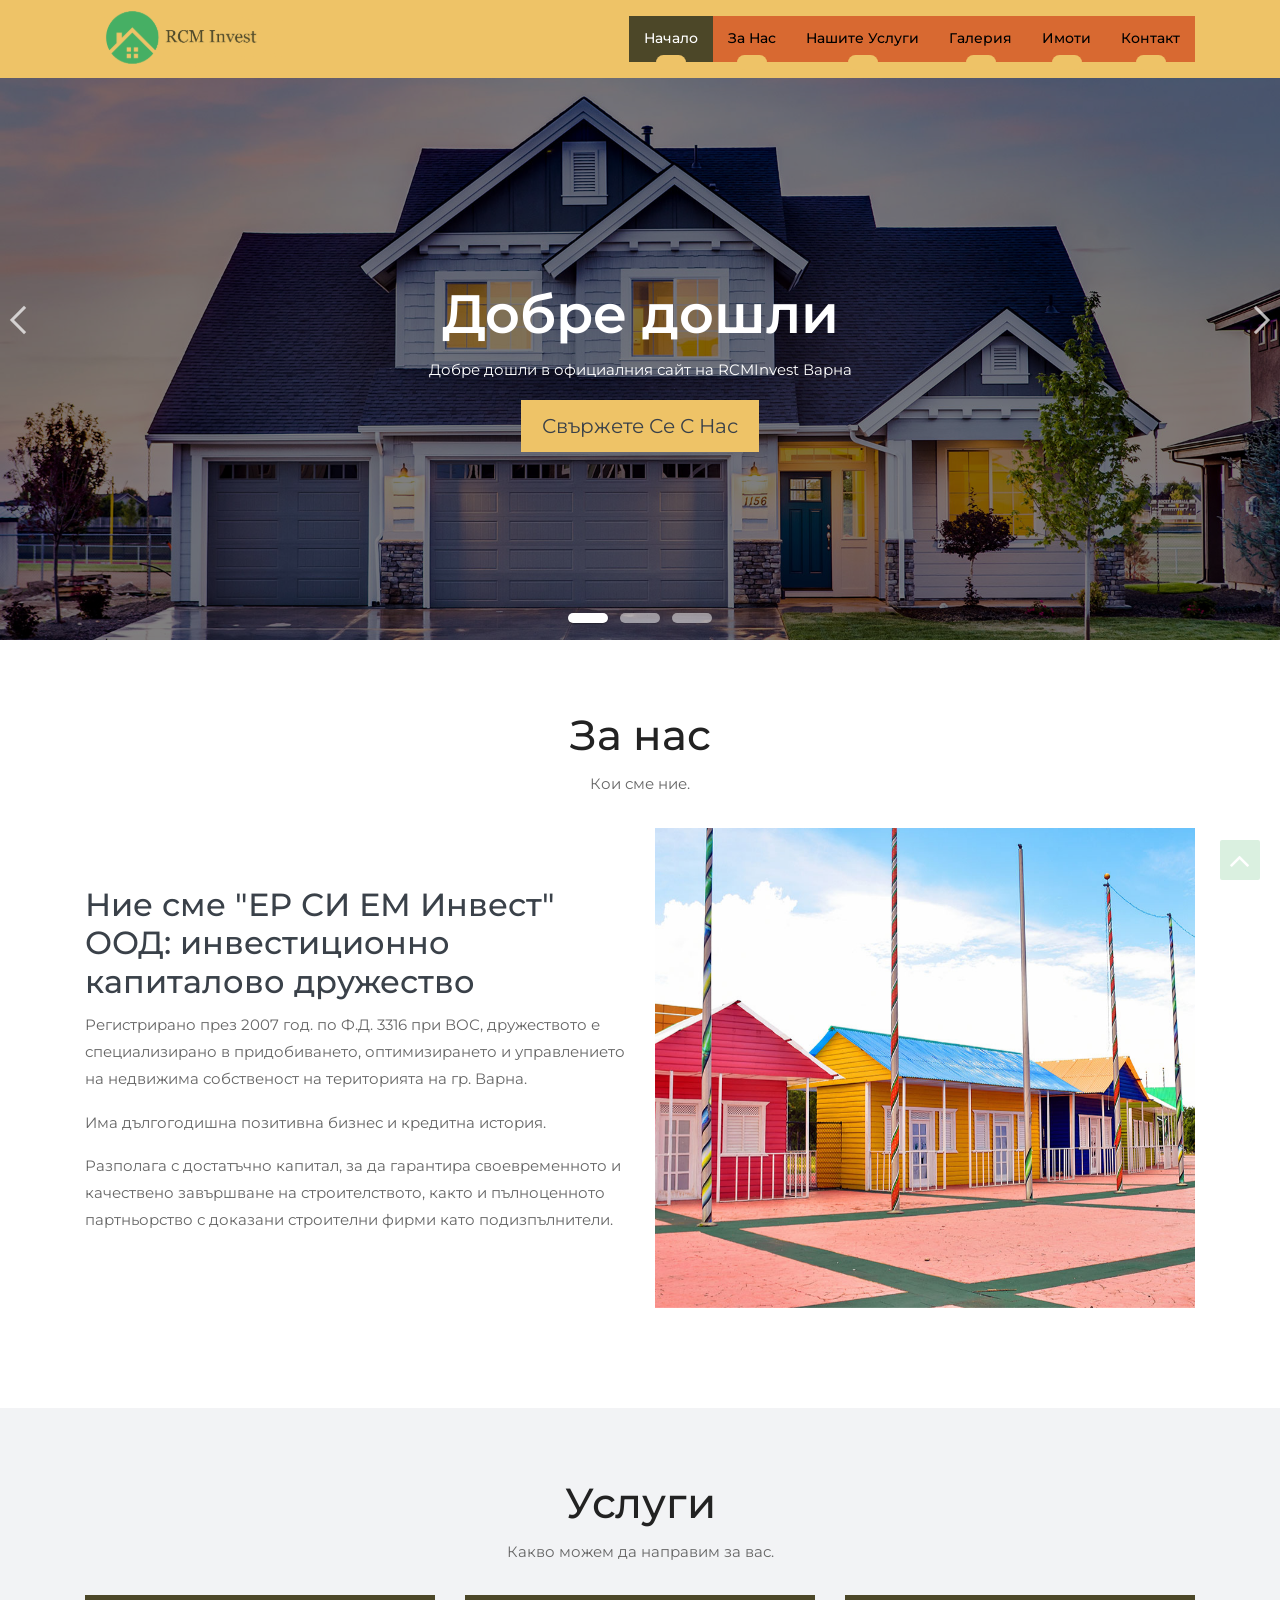
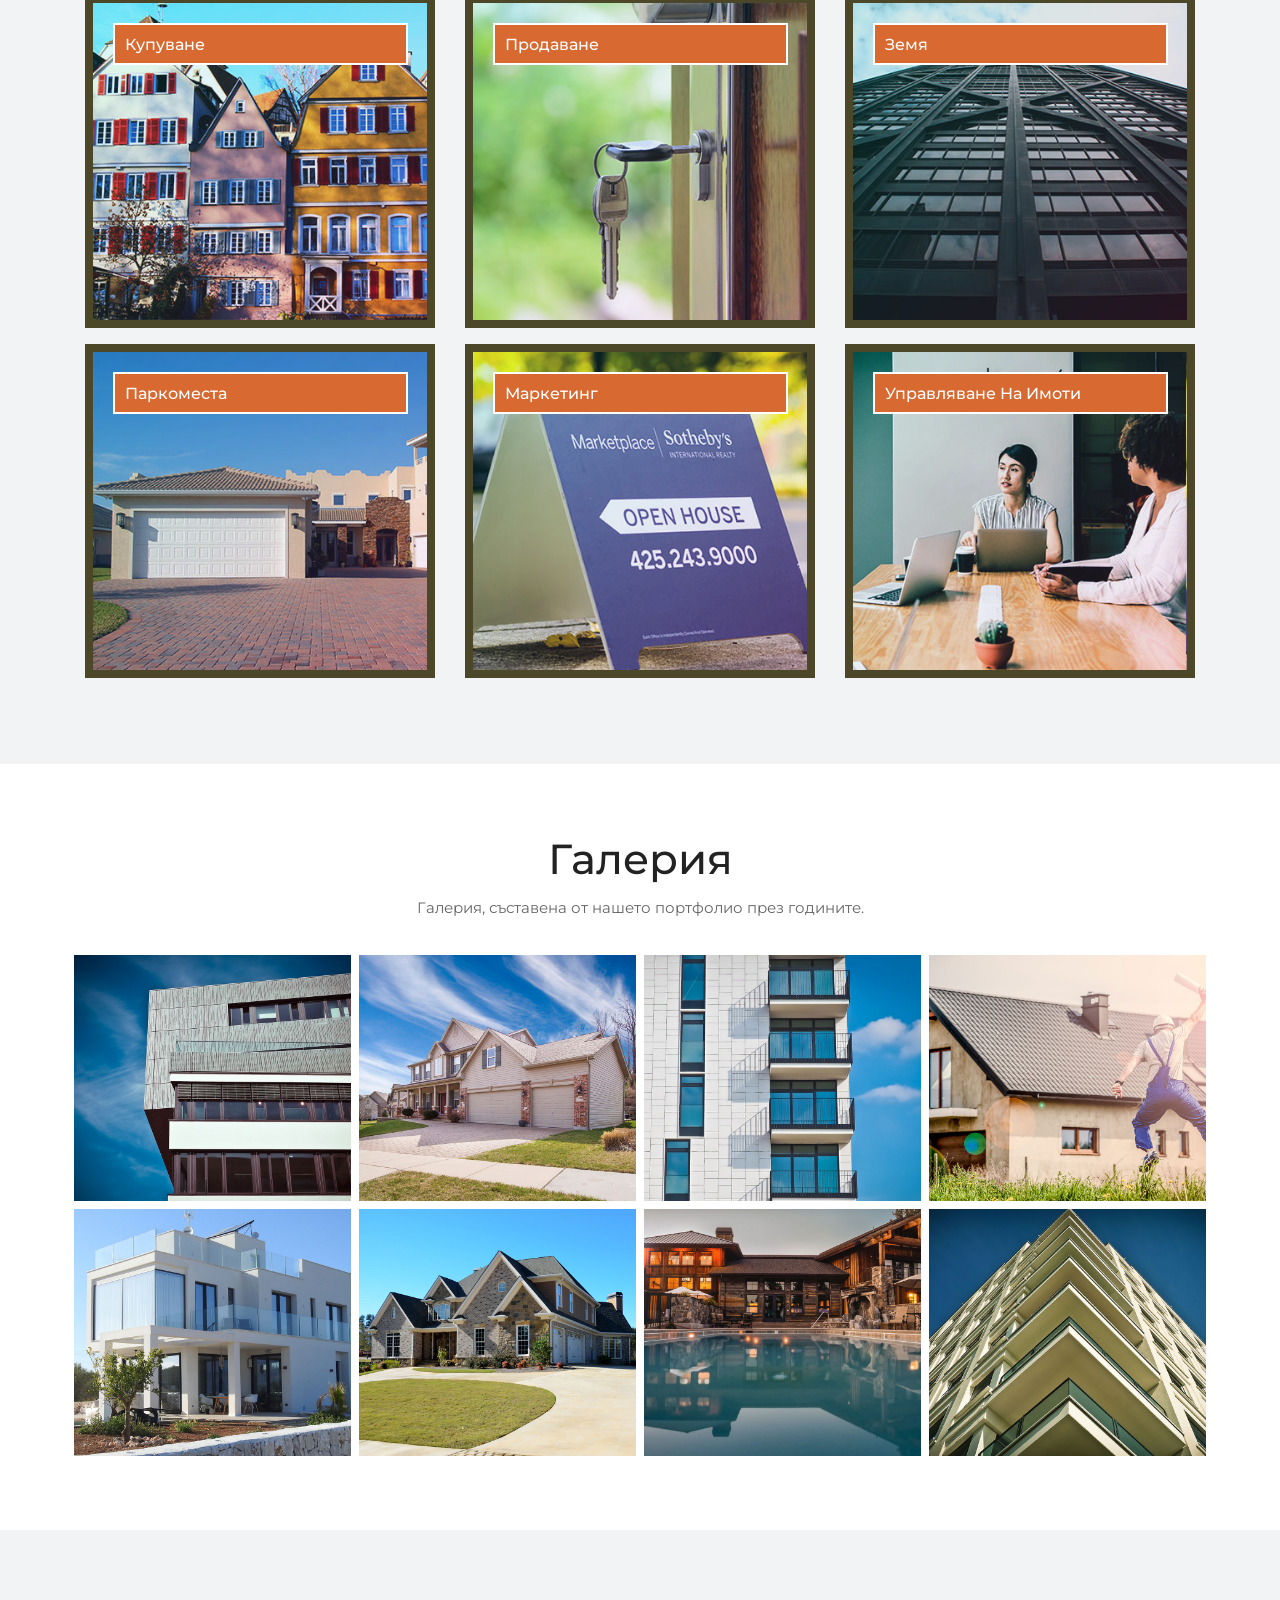
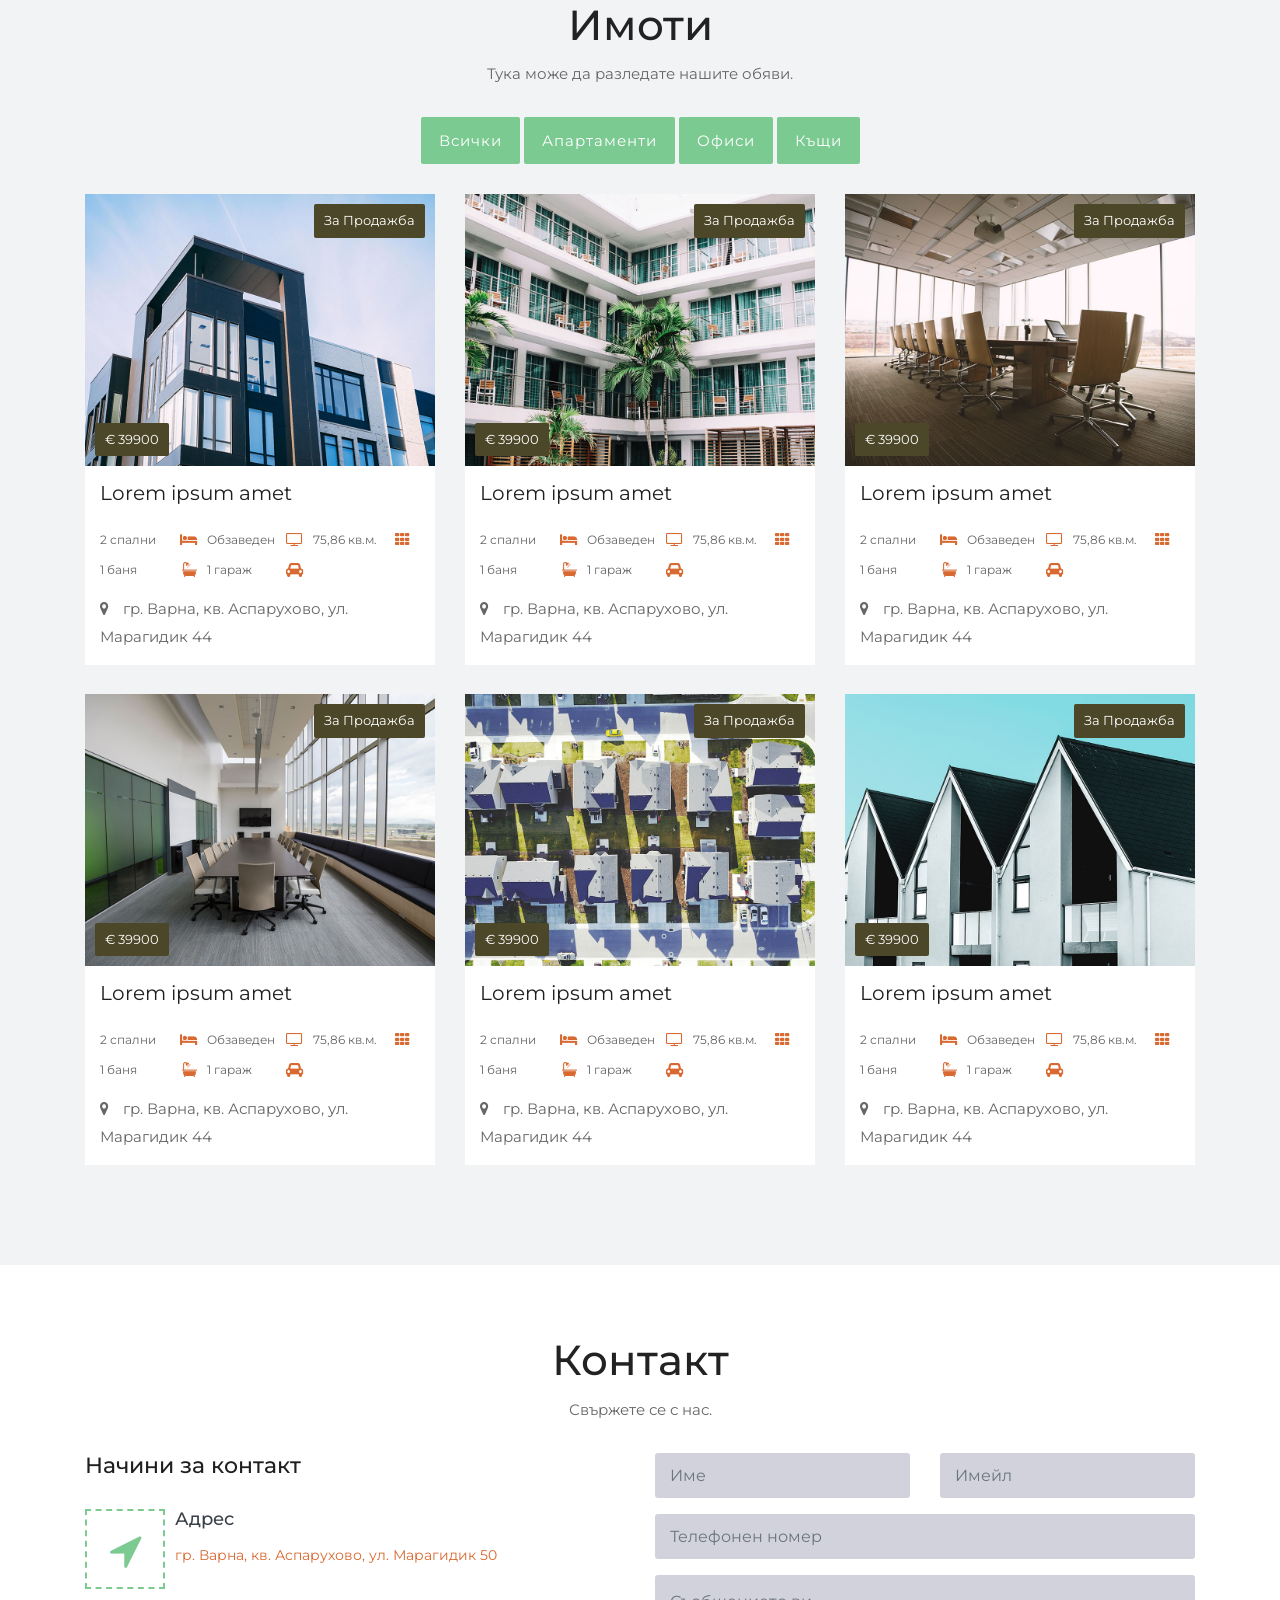
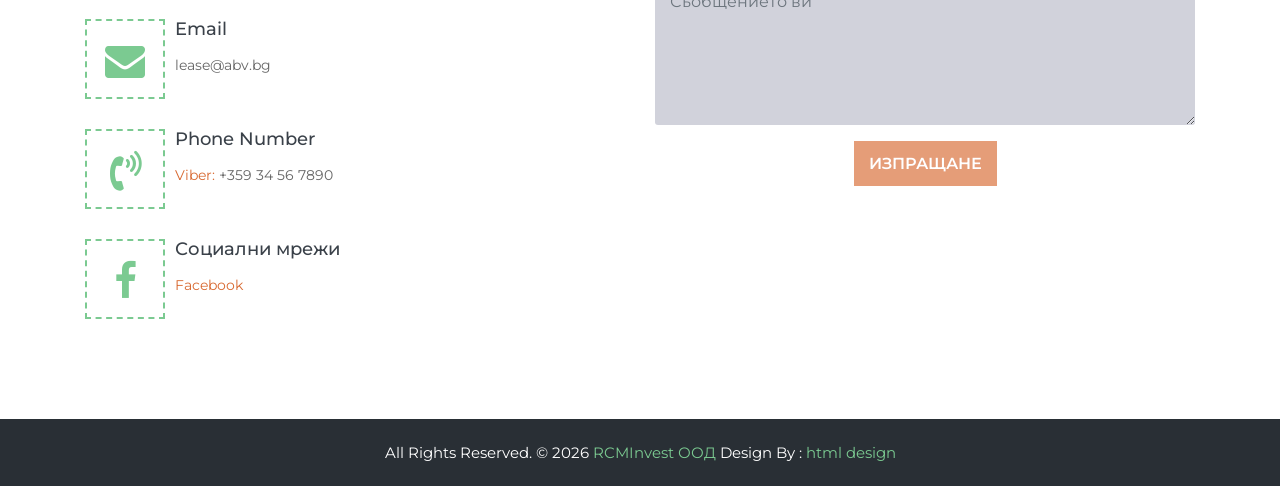
==== commit 59e8a9ae: "Update index.html" ====
--- a/index.html
+++ b/index.html
@@ -720,7 +720,6 @@
 							</div>
 							<div class="submit-button text-center">
 								<button class="btn btn-common" id="submit" type="submit">Изпращане</button>
-								<div id="msgSubmit" class="h3 text-center hidden"></div> 
 								<div class="clearfix"></div> 
 							</div>
 						</div>
@@ -787,4 +786,4 @@
 	<script src="js/images-loded.min.js"></script>	
     <script src="js/custom.js"></script>
 </body>
-</html>+</html>
--- a/css/style.css
+++ b/css/style.css
@@ -390,7 +390,6 @@
 }
 
 .navbar-toggler{
-	border: 1px solid #57cef8 ;
 	border-radius: 0;
 	margin: 16px 15px;
 	padding: 10px 10px;
@@ -418,13 +417,10 @@
 	margin-top: 5px;
 }
 
-.navbar-toggler:hover{
-	border: 1px solid #70c6eb;
-}
-
 .navbar-toggler:hover span{
-	background: #70c6eb;
-}
+	background: #D86931;
+}
+
 
 
 /*------------------------------------------------------------------
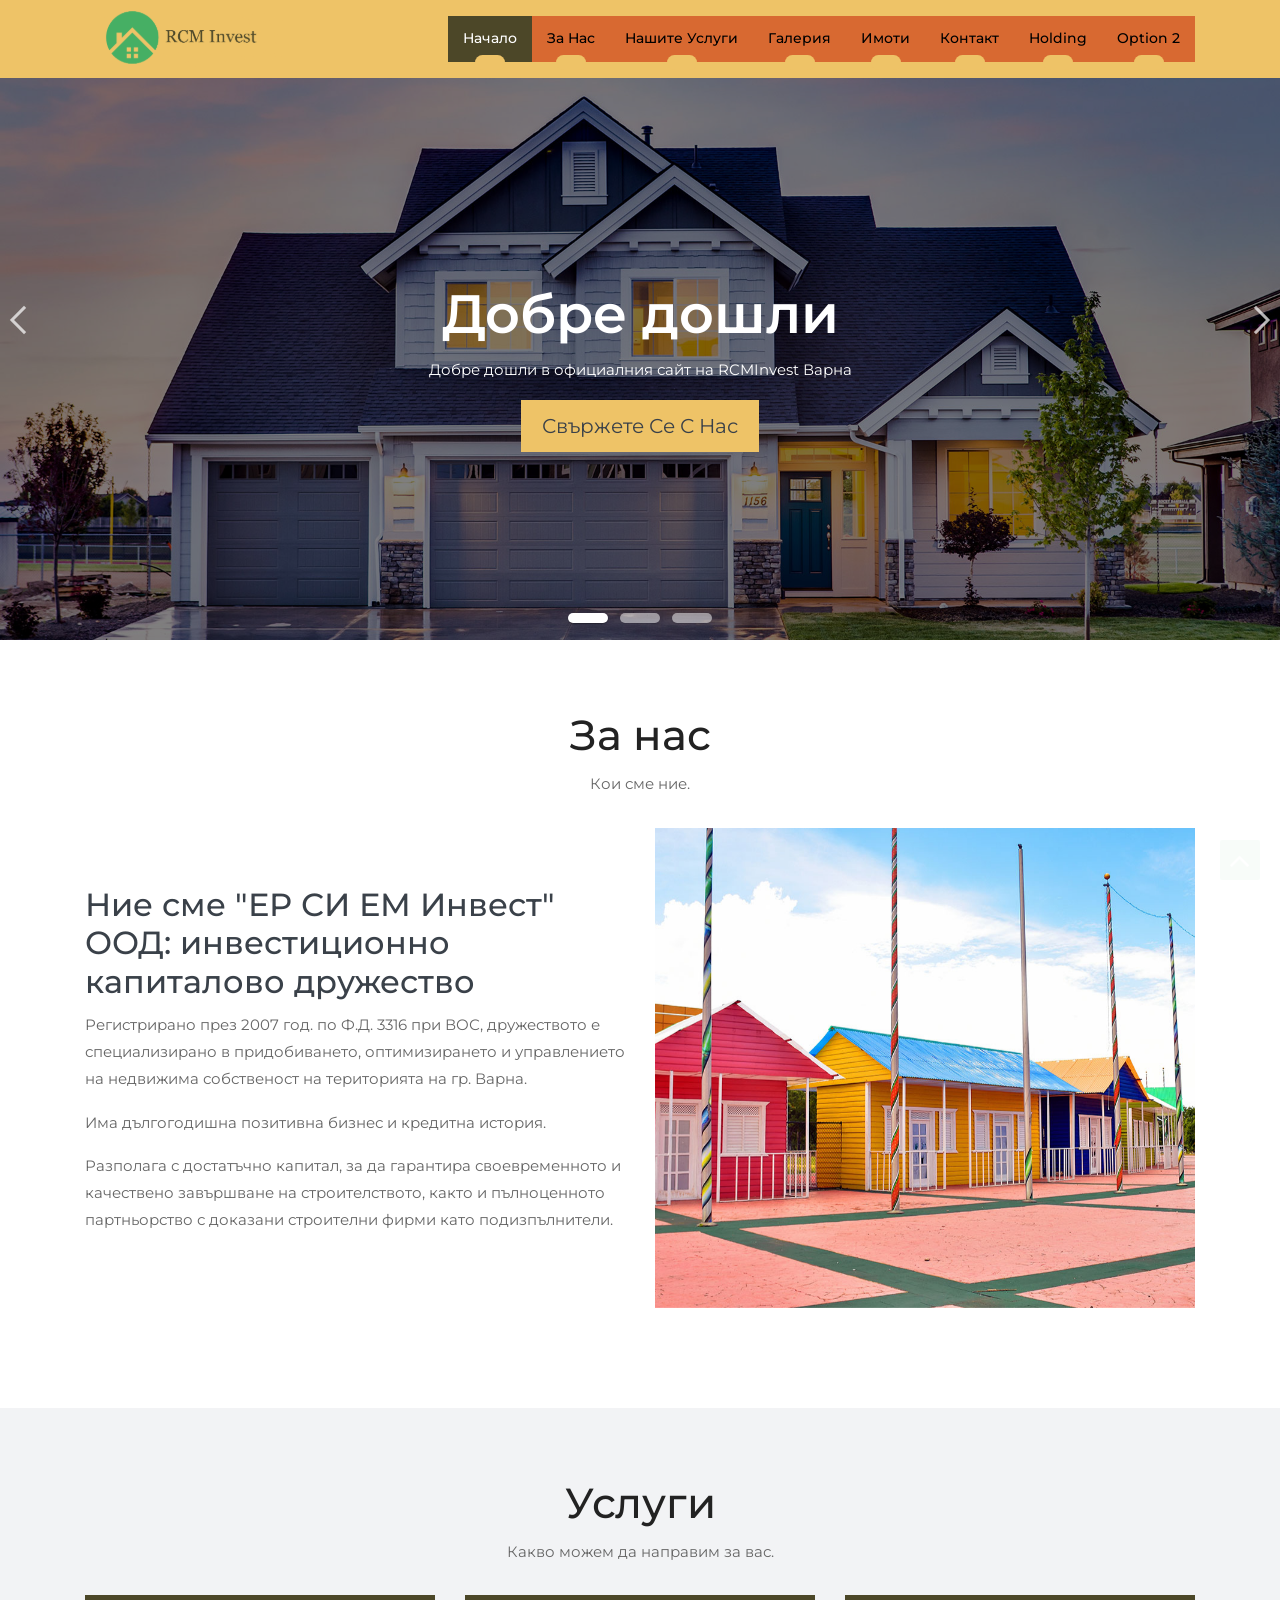
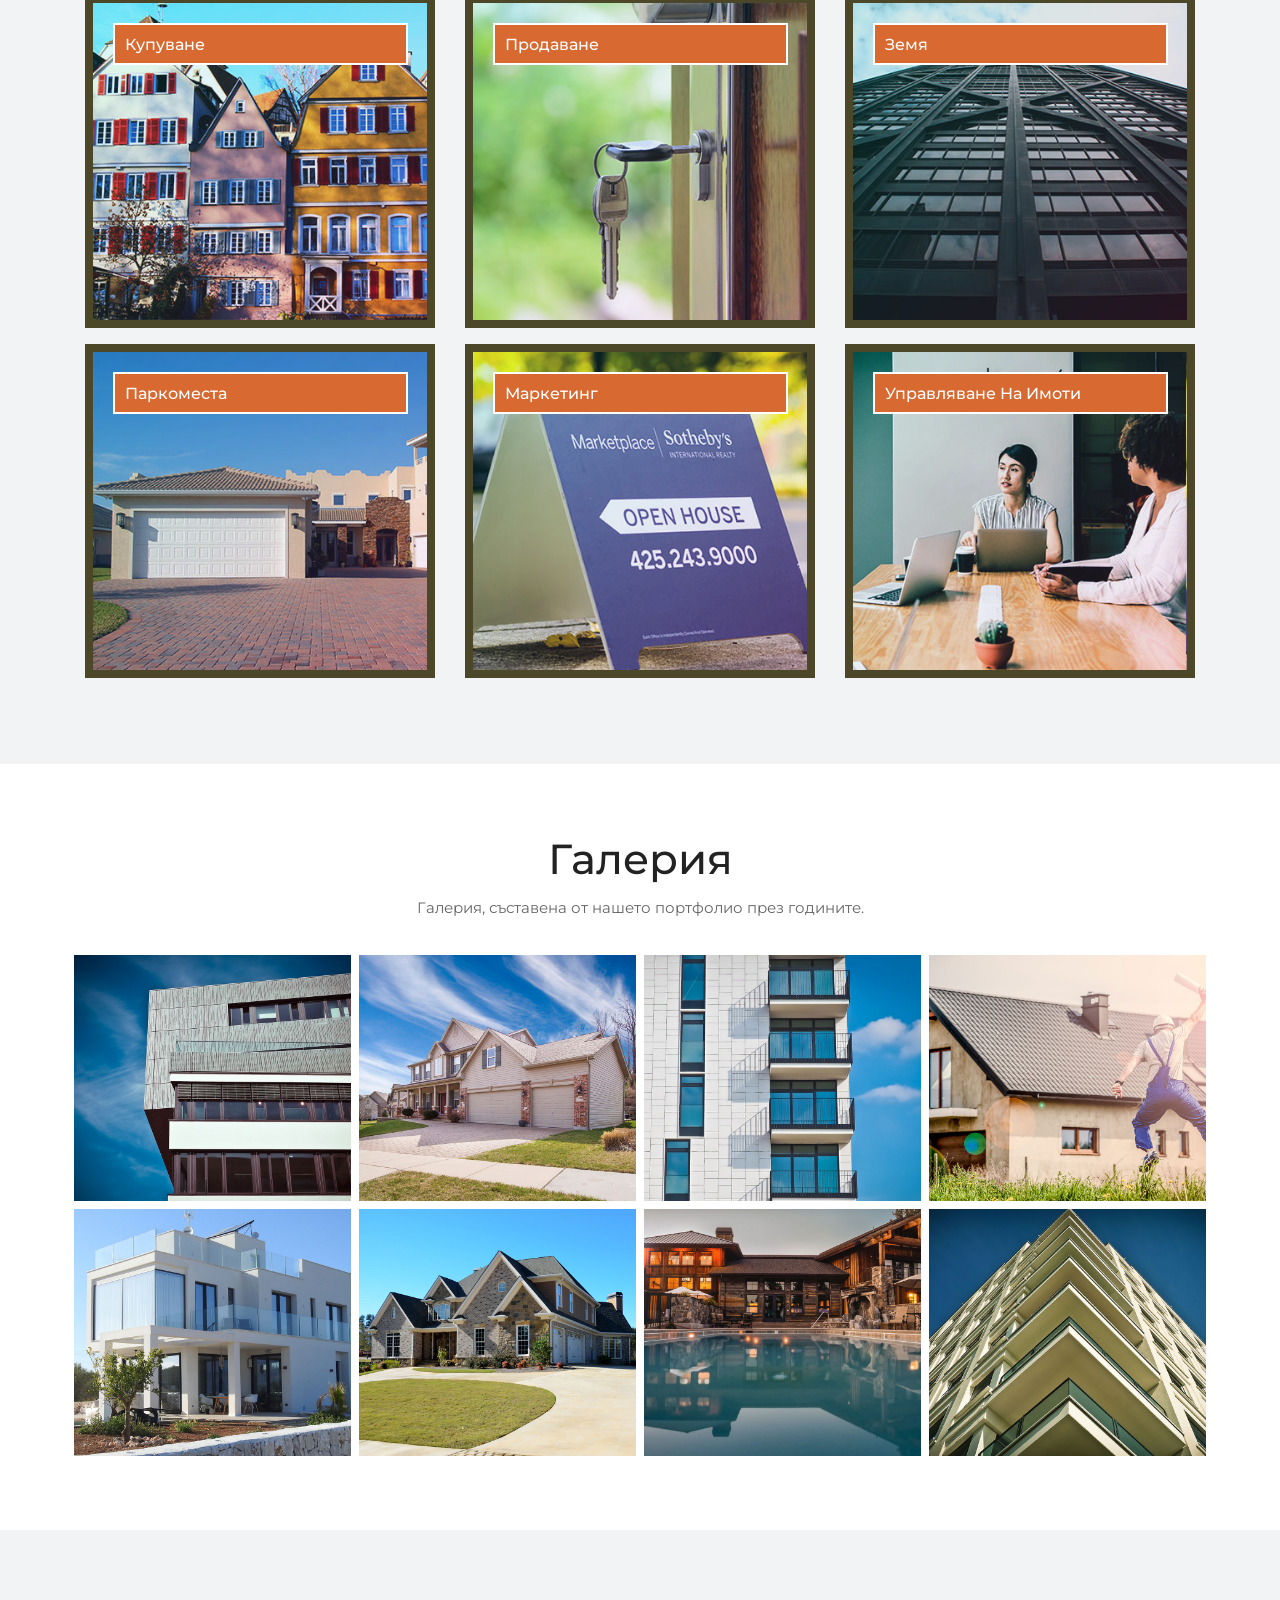
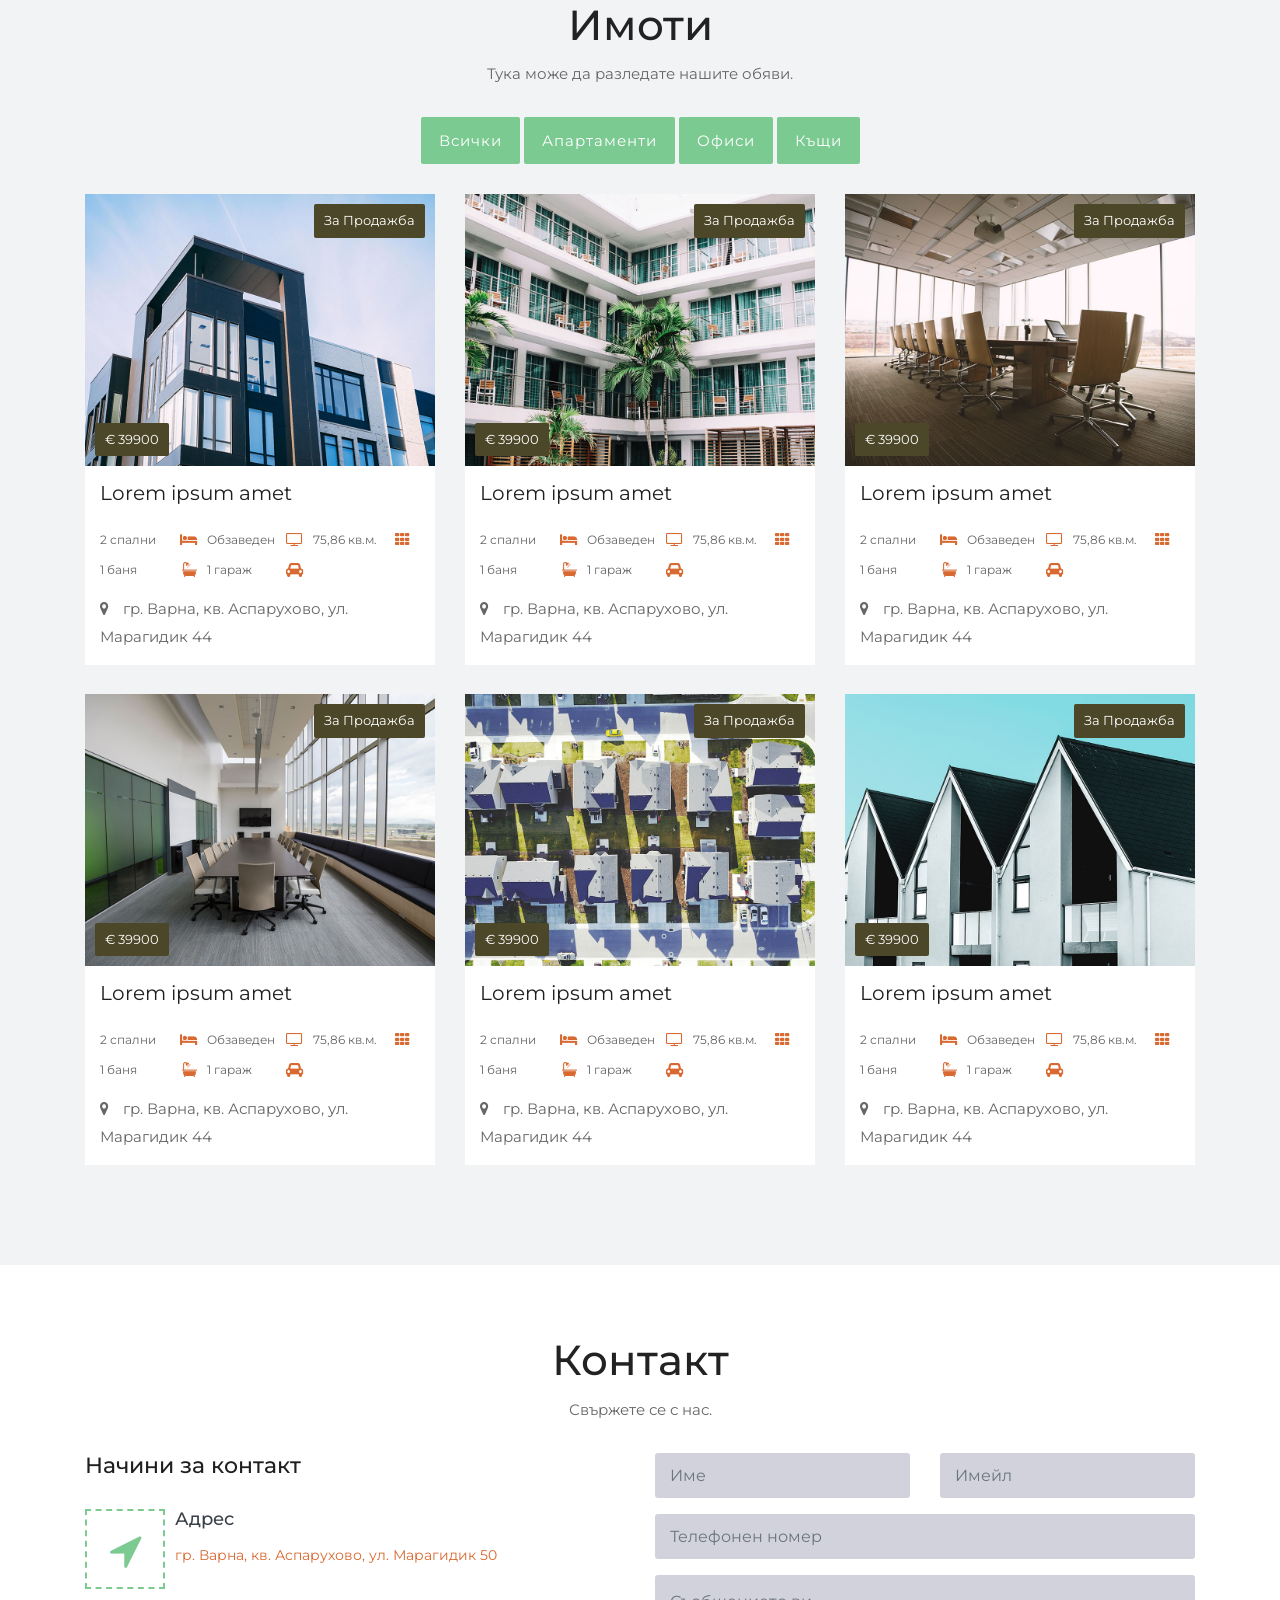
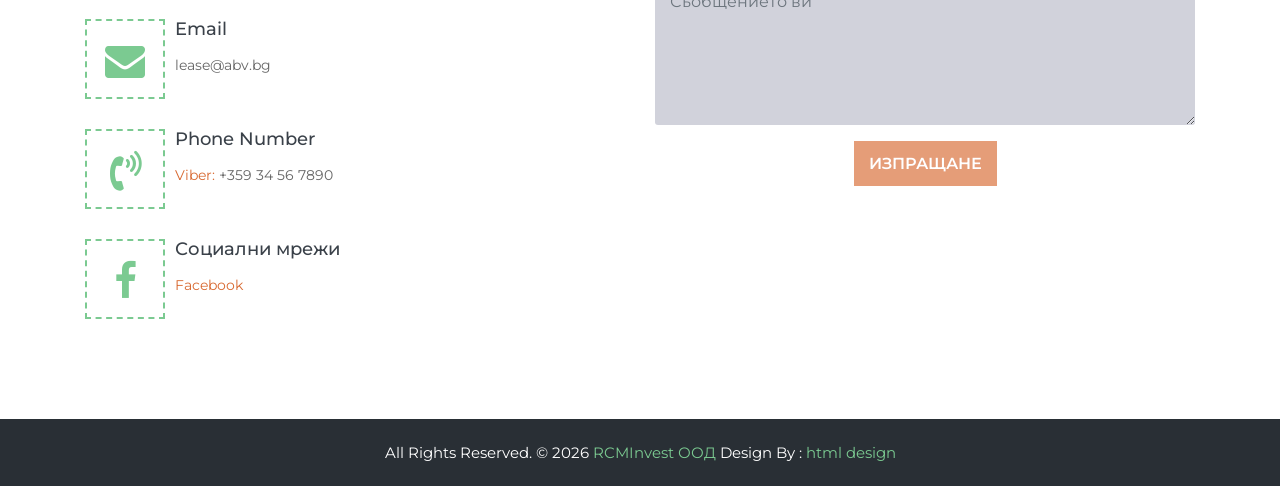
==== commit 4d8d2c67: "Update index.html" ====
--- a/index.html
+++ b/index.html
@@ -62,9 +62,9 @@
                         <li><a class="nav-link" href="#services">Нашите Услуги</a></li>
                         <li><a class="nav-link" href="#gallery">Галерия</a></li>
 						<li><a class="nav-link" href="#properties">Имоти</a></li>
-						<!--<li><a class="nav-link" href="#team">Team</a></li>-->
-                        <!--<li><a class="nav-link" href="#blog">Blog</a></li>-->
 						<li><a class="nav-link" href="#contact">Контакт</a></li>
+						<li><a class="nav-link" href="site_branch_1\index.html">Holding</a></li>
+						<li><a class="nav-link" href="site_branch_2\index.html">Option 2</a></li>
                     </ul>
                 </div>
             </div>
--- a/css/style.css
+++ b/css/style.css
@@ -1222,7 +1222,7 @@
 	color: #D86931
 }
 .dit-right a:hover{
-	color: #57cef8;
+	color: #7BCA91;
 }
 
 .contact-block{}
@@ -1232,7 +1232,7 @@
 	height: 45px;
 	font-size: 16px;
 	border: 0;
-	color: #ffffff;
+	color: #000;
 	padding: 6px 15px;
 	-webkit-box-shadow: none;
 	box-shadow: none;
@@ -1339,7 +1339,7 @@
 	transition: .2s;
 	letter-spacing: 1px;
 	padding: 10px 18px;
-	background: #57cef8;
+	background: #9899AE;
 	color: #ffffff;
 	border: none;
 	cursor: pointer;
